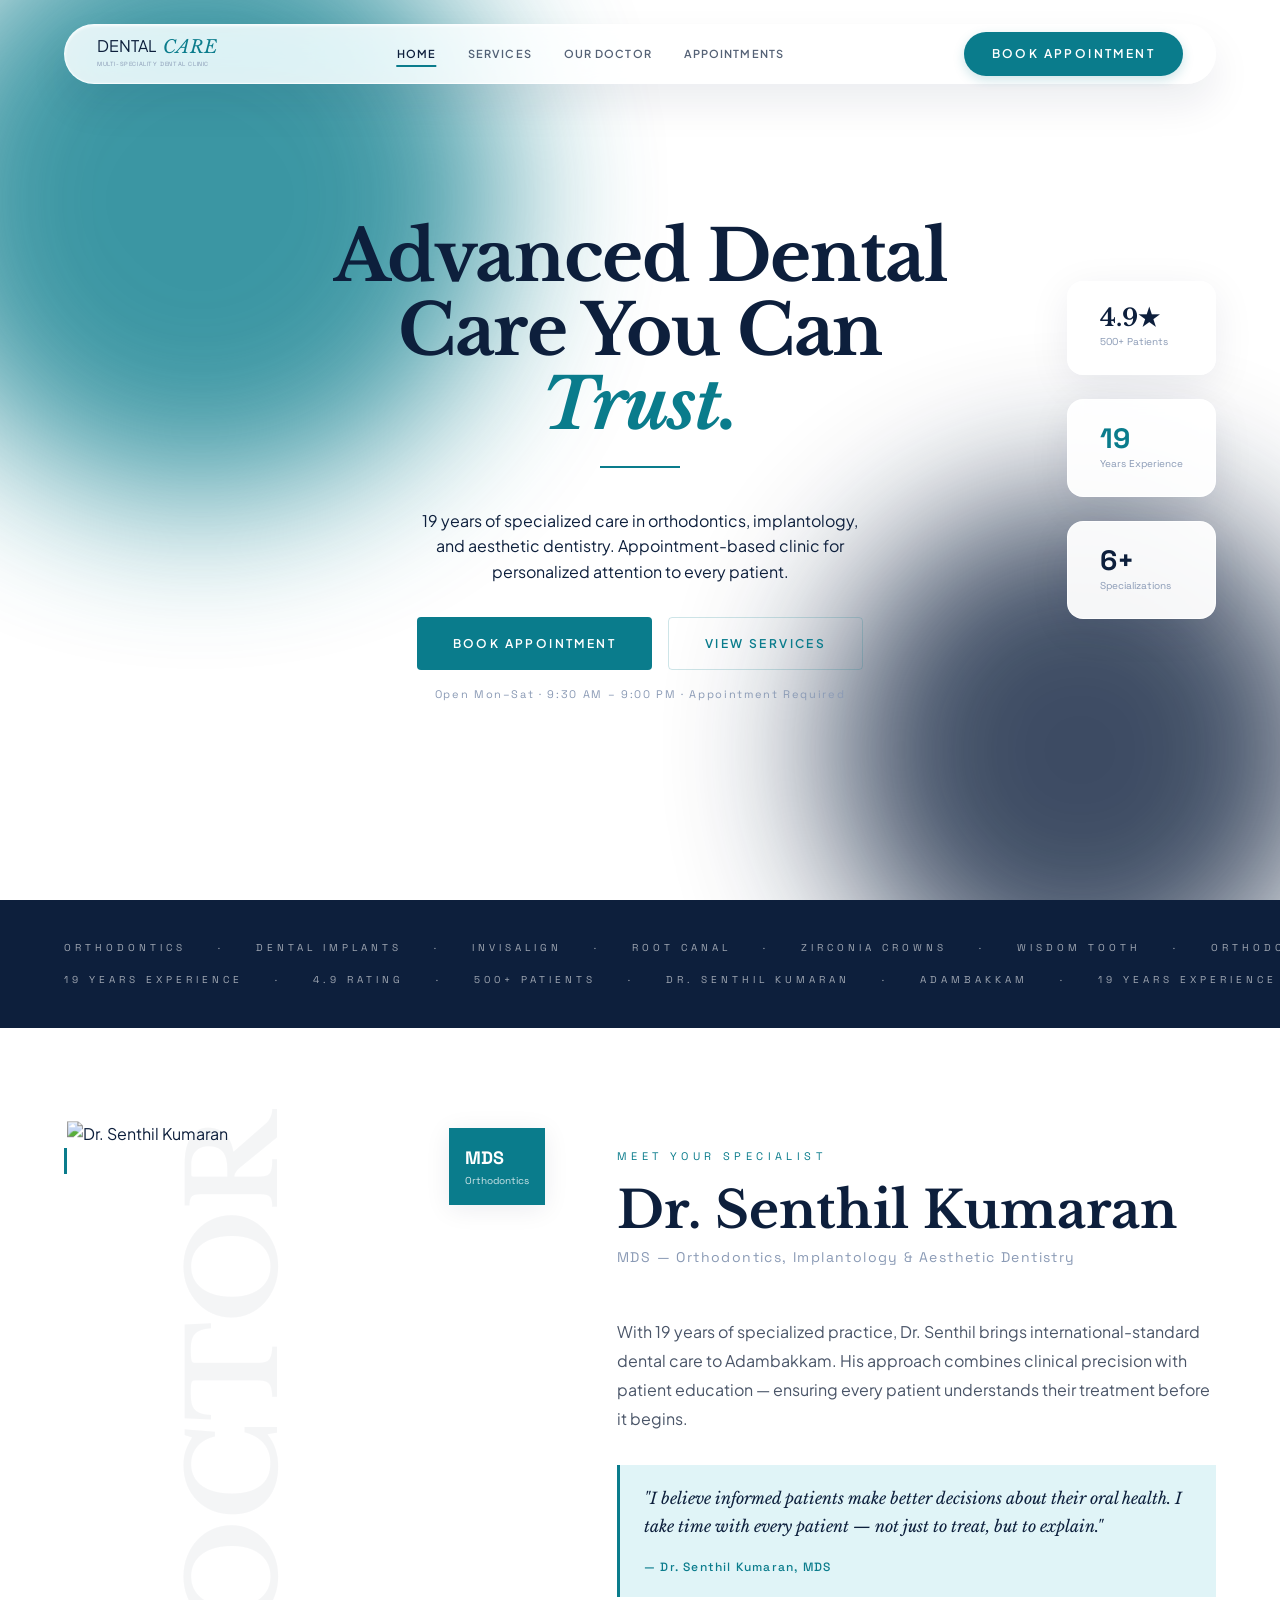
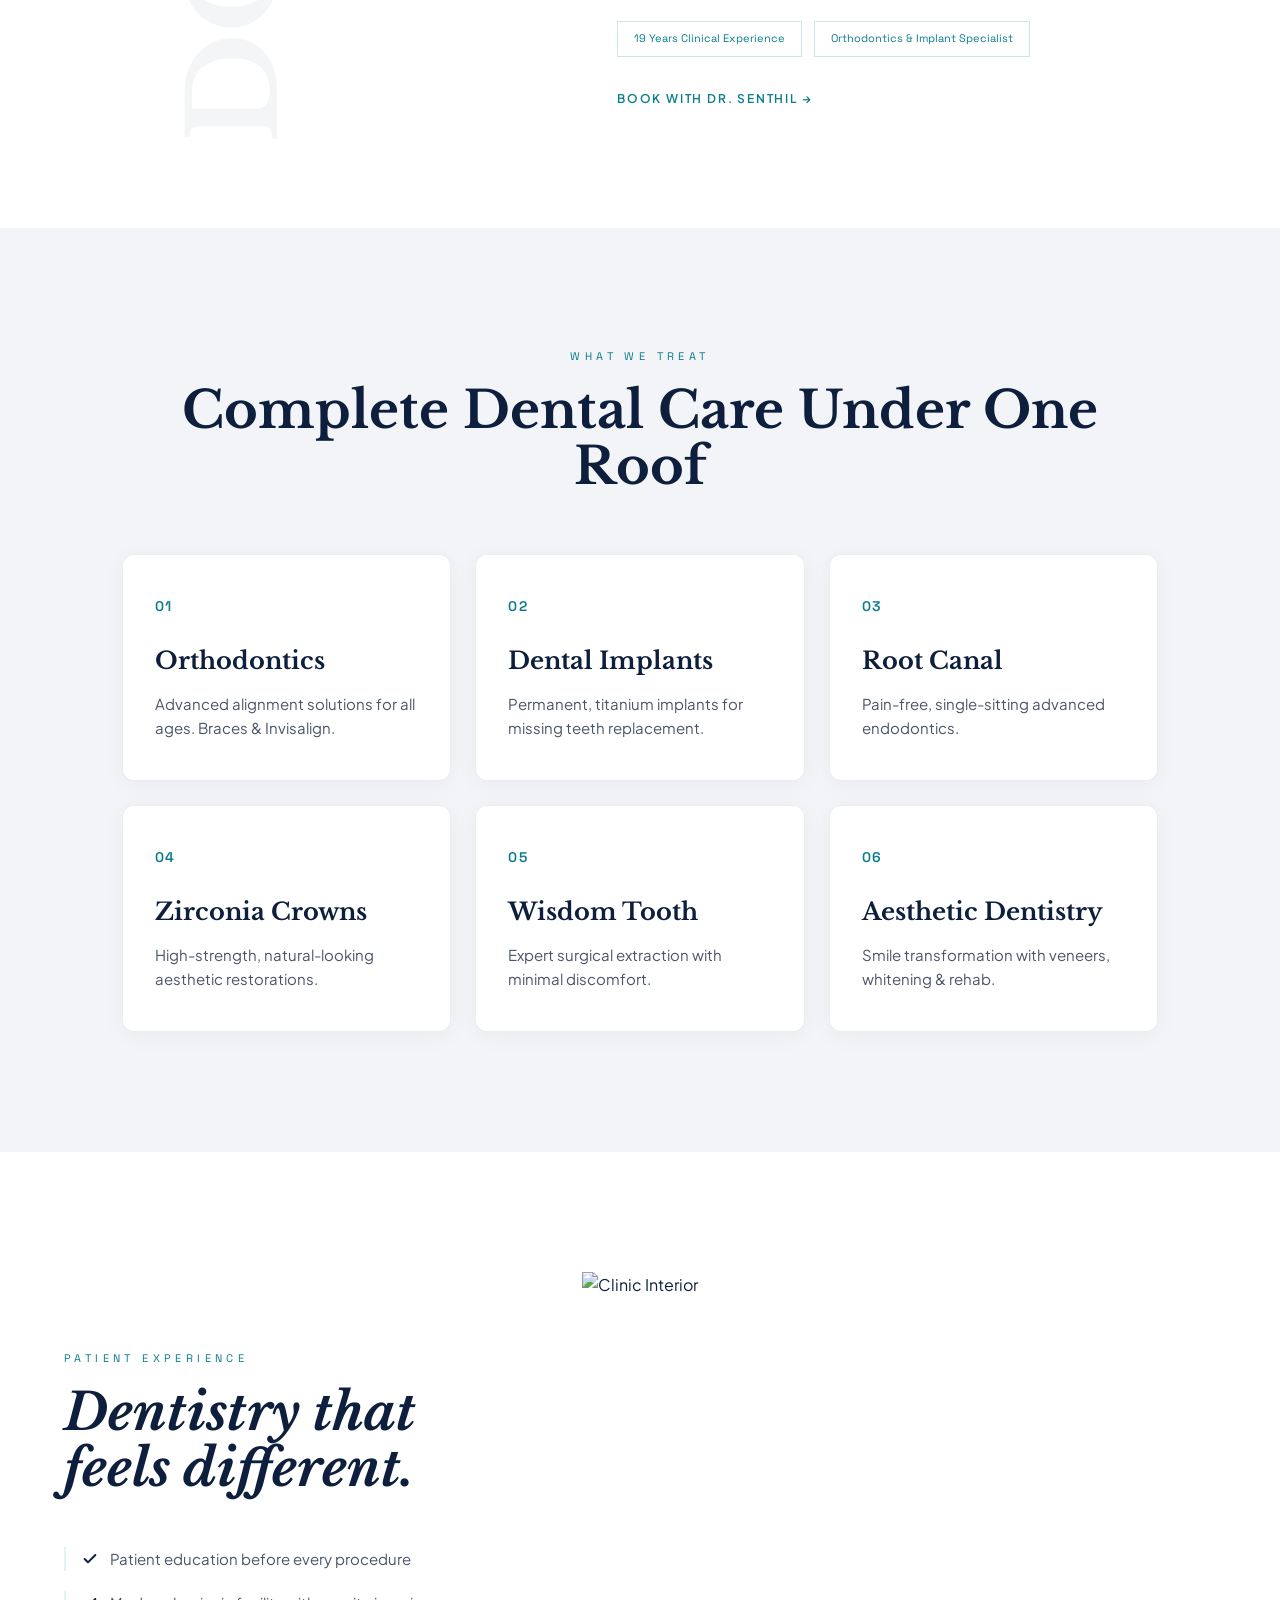
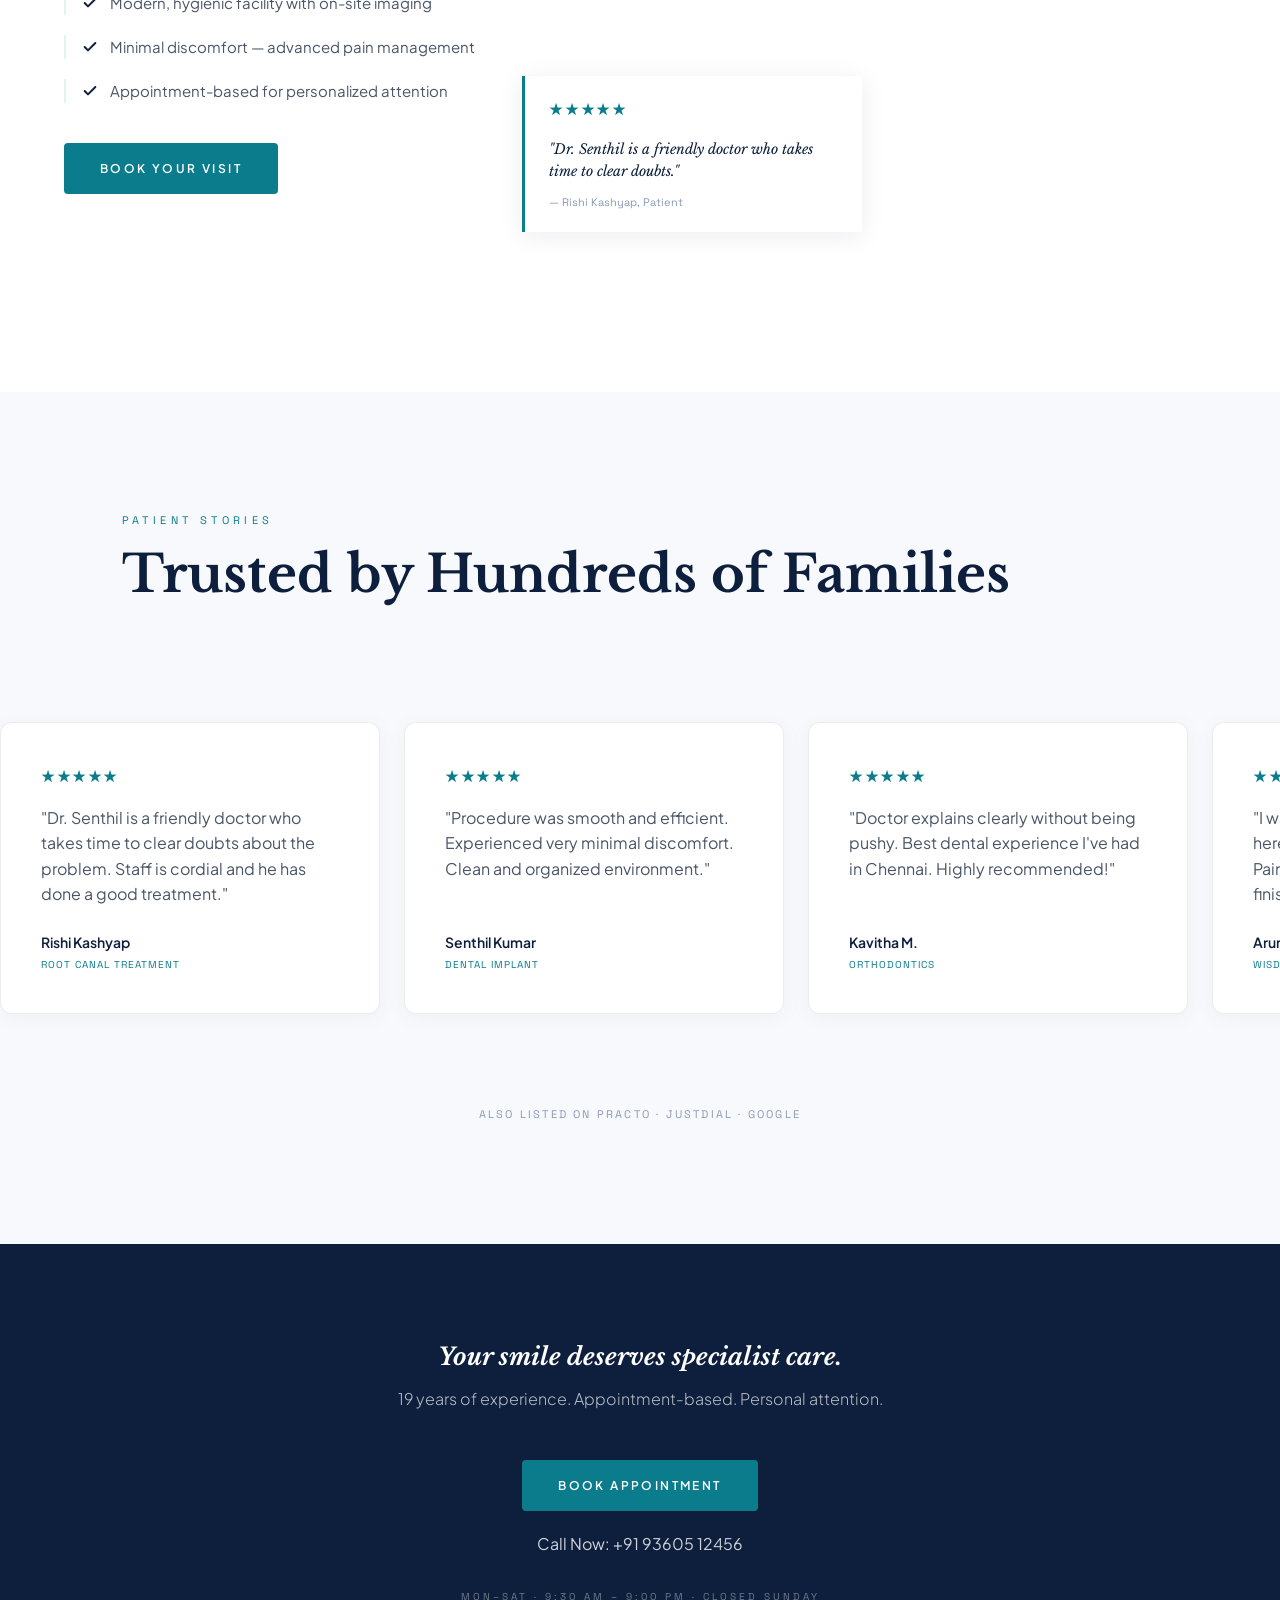
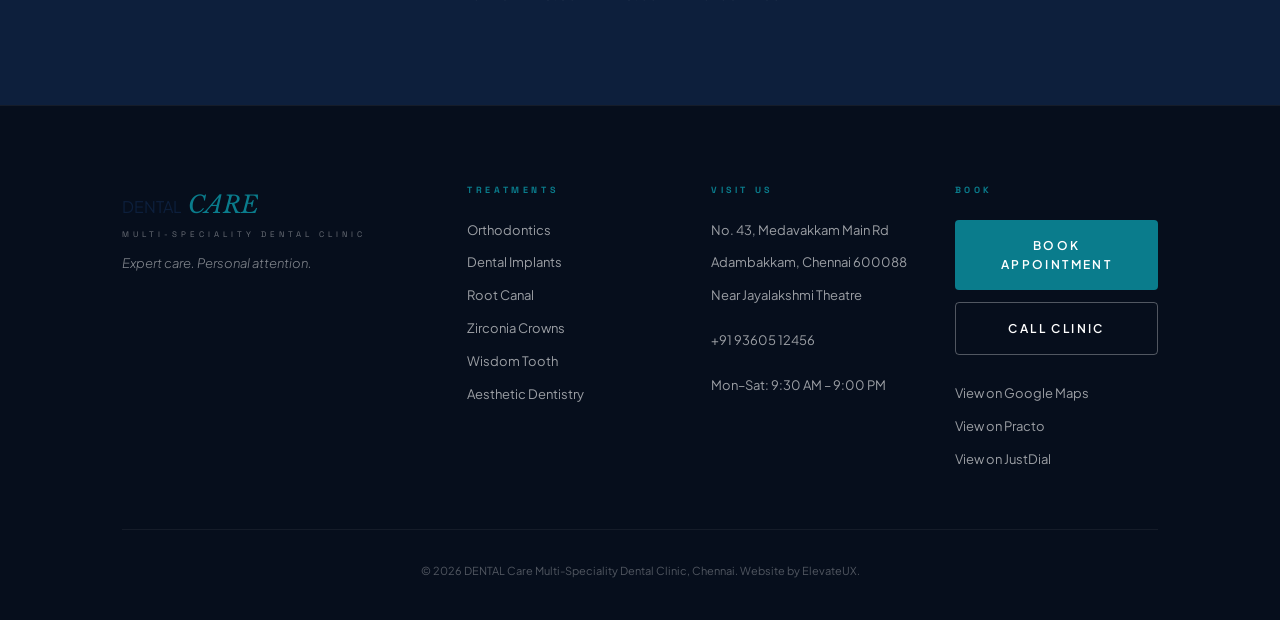
==== index.html @ 95e437d4 "first commit" ====
<!DOCTYPE html>
<html lang="en">
<head>
    <meta charset="UTF-8">
    <meta name="viewport" content="width=device-width, initial-scale=1.0">
    <title>DENTAL Care | Multi-Speciality Dental Clinic, Adambakkam</title>
    <meta name="description" content="Chennai's most trusted dental specialist. Dr. Senthil Kumaran brings 19 years of expertise in orthodontics and implantology to DENTAL Care Adambakkam.">
    <link rel="stylesheet" href="css/style.css?v=15">
</head>
<body>

    <!-- NAVIGATION -->
    <nav class="navbar">
        <a href="index.html" class="nav-brand">
            <div class="nav-brand-title">
                <span class="nav-brand-DENTAL">DENTAL</span>
                <span class="nav-brand-care">CARE</span>
            </div>
            <span class="nav-brand-sub">MULTI-SPECIALITY DENTAL CLINIC</span>
        </a>
        <div class="nav-links">
            <a href="index.html" class="active">Home</a>
            <a href="services.html">Services</a>
            <a href="doctor.html">Our Doctor</a>
            <a href="appointments.html">Appointments</a>
        </div>
        <div class="nav-right">
            <a href="appointments.html" class="btn btn-primary btn-sm">Book Appointment</a>
        </div>
        <div class="hamburger">
            <span></span><span></span><span></span>
        </div>
    </nav>

    <!-- MOBILE MENU -->
    <div class="mobile-menu-overlay">
        <a href="index.html">Home</a>
        <a href="services.html">Services</a>
        <a href="doctor.html">Our Doctor</a>
        <a href="appointments.html">Appointments</a>
    </div>

    <!-- HERO SECTION -->
    <section class="hero grid-texture">
        <div class="ambient-background">
            <div class="ambient-glow glow-1"></div>
            <div class="ambient-glow glow-2"></div>
        </div>
        <div class="hero-center">

            <h1 class="hero-title">
                <div class="clip-up"><span>Advanced Dental</span></div><br>
                <div class="clip-up"><span>Care You Can</span></div><br>
                <div class="clip-up"><span class="hero-title-italic">Trust.</span></div>
            </h1>
            
            <div class="teal-divider center-divider"></div>

            <p class="hero-subline fade-in-up delay-400">
                19 years of specialized care in orthodontics, implantology, and aesthetic dentistry. Appointment-based clinic for personalized attention to every patient.
            </p>

            <div class="hero-ctas fade-in-up delay-500">
                <a href="appointments.html" class="btn btn-primary">Book Appointment</a>
                <a href="services.html" class="btn btn-outline">View Services</a>
            </div>

            <div class="hero-hours fade-in-up delay-600">
                Open Mon–Sat · 9:30 AM – 9:00 PM · Appointment Required
            </div>
            

        </div>
        
        <div class="floating-stats-container">
            <div class="floating-badge hero-stat-fade" style="opacity:0; transform:translateX(20px);">
                <div style="font-family: var(--font-display); font-weight: 700; font-size: 24px; color: var(--navy); line-height:1;">4.9★</div>
                <div style="font-family: var(--font-mono); font-weight: 400; font-size: 10px; color: var(--text-muted); margin-top:4px;">500+ Patients</div>
            </div>
            <div class="floating-badge hero-stat-fade delay-100" style="opacity:0; transform:translateX(20px);">
                <div style="font-family: var(--font-mono); font-weight: 700; font-size: 28px; color: var(--teal); line-height:1;">19</div>
                <div style="font-family: var(--font-mono); font-weight: 400; font-size: 10px; color: var(--text-muted); margin-top:4px;">Years Experience</div>
            </div>
            <div class="floating-badge hero-stat-fade delay-200" style="opacity:0; transform:translateX(20px);">
                <div style="font-family: var(--font-mono); font-weight: 700; font-size: 28px; color: var(--navy); line-height:1;">6+</div>
                <div style="font-family: var(--font-mono); font-weight: 400; font-size: 10px; color: var(--text-muted); margin-top:4px;">Specializations</div>
            </div>
        </div>
    </section>

    <!-- TRUST BAR -->
    <section class="marquee-wrapper">
        <div class="marquee-row right">
            <div class="marquee-content">
                <span>ORTHODONTICS</span><span>·</span><span>DENTAL IMPLANTS</span><span>·</span><span>INVISALIGN</span><span>·</span><span>ROOT CANAL</span><span>·</span><span>ZIRCONIA CROWNS</span><span>·</span><span>WISDOM TOOTH</span><span>·</span><span>ORTHODONTICS</span><span>·</span><span>DENTAL IMPLANTS</span><span>·</span><span>INVISALIGN</span><span>·</span><span>ROOT CANAL</span><span>·</span><span>ZIRCONIA CROWNS</span><span>·</span><span>WISDOM TOOTH</span>
            </div>
        </div>
        <div class="marquee-row left">
            <div class="marquee-content">
                <span>19 YEARS EXPERIENCE</span><span>·</span><span>4.9 RATING</span><span>·</span><span>500+ PATIENTS</span><span>·</span><span>DR. SENTHIL KUMARAN</span><span>·</span><span>ADAMBAKKAM</span><span>·</span><span>19 YEARS EXPERIENCE</span><span>·</span><span>4.9 RATING</span><span>·</span><span>500+ PATIENTS</span><span>·</span><span>DR. SENTHIL KUMARAN</span><span>·</span><span>ADAMBAKKAM</span>
            </div>
        </div>
    </section>



    <!-- DOCTOR INTRO -->
    <section class="doctor-intro">
        <div class="doctor-rotated-text">DOCTOR</div>
        <div class="doctor-left fade-in-up">
            <div class="doctor-image-wrapper">
                <img src="https://placehold.co/600x800/f2f4f8/0d1f3c?text=Dr+Senthil" alt="Dr. Senthil Kumaran">
                <div class="doctor-badge">
                    <div class="doctor-badge-title">MDS</div>
                    <div class="doctor-badge-sub">Orthodontics</div>
                </div>
            </div>
        </div>
        <div class="doctor-right">
            <span class="section-label fade-in-up">MEET YOUR SPECIALIST</span>
            <h2 class="doctor-name-title fade-in-up delay-100">Dr. Senthil Kumaran</h2>
            <div class="doctor-subtitle fade-in-up delay-200">MDS — Orthodontics, Implantology & Aesthetic Dentistry</div>
            
            <div class="teal-divider fade-in-up delay-300"></div>
            
            <p class="font-body text-secondary fade-in-up delay-300" style="font-size: 16px; line-height: 1.8;">
                With 19 years of specialized practice, Dr. Senthil brings international-standard dental care to Adambakkam. His approach combines clinical precision with patient education — ensuring every patient understands their treatment before it begins.
            </p>
            
            <div class="doctor-quote fade-in-up delay-400">
                <p>"I believe informed patients make better decisions about their oral health. I take time with every patient — not just to treat, but to explain."</p>
                <span>— Dr. Senthil Kumaran, MDS</span>
            </div>
            
            <div class="doctor-tags fade-in-up delay-500">
                <div class="doctor-tag">19 Years Clinical Experience</div>
                <div class="doctor-tag">Orthodontics & Implant Specialist</div>
            </div>
            
            <a href="appointments.html" class="link-cta fade-in-up delay-500">Book with Dr. Senthil →</a>
        </div>
    </section>

    <!-- SERVICES PREVIEW -->
    <section class="services-preview">
        <div class="container">
            <span class="section-label fade-in-up" style="text-align: center;">WHAT WE TREAT</span>
            <h2 class="section-title fade-in-up delay-100" style="text-align: center;">Complete Dental Care Under One Roof</h2>
            
            <div class="services-modern-grid fade-in-up delay-200">
                <a href="services.html" class="service-card">
                    <div class="service-card-number">01</div>
                    <div class="service-card-content">
                        <div class="service-card-title">Orthodontics</div>
                        <div class="service-card-desc">Advanced alignment solutions for all ages. Braces & Invisalign.</div>
                    </div>
                </a>
                <a href="services.html" class="service-card">
                    <div class="service-card-number">02</div>
                    <div class="service-card-content">
                        <div class="service-card-title">Dental Implants</div>
                        <div class="service-card-desc">Permanent, titanium implants for missing teeth replacement.</div>
                    </div>
                </a>
                <a href="services.html" class="service-card">
                    <div class="service-card-number">03</div>
                    <div class="service-card-content">
                        <div class="service-card-title">Root Canal</div>
                        <div class="service-card-desc">Pain-free, single-sitting advanced endodontics.</div>
                    </div>
                </a>
                <a href="services.html" class="service-card">
                    <div class="service-card-number">04</div>
                    <div class="service-card-content">
                        <div class="service-card-title">Zirconia Crowns</div>
                        <div class="service-card-desc">High-strength, natural-looking aesthetic restorations.</div>
                    </div>
                </a>
                <a href="services.html" class="service-card">
                    <div class="service-card-number">05</div>
                    <div class="service-card-content">
                        <div class="service-card-title">Wisdom Tooth</div>
                        <div class="service-card-desc">Expert surgical extraction with minimal discomfort.</div>
                    </div>
                </a>
                <a href="services.html" class="service-card">
                    <div class="service-card-number">06</div>
                    <div class="service-card-content">
                        <div class="service-card-title">Aesthetic Dentistry</div>
                        <div class="service-card-desc">Smile transformation with veneers, whitening & rehab.</div>
                    </div>
                </a>
            </div>
        </div>
    </section>

    <!-- PATIENT EXPERIENCE -->
    <section class="patient-experience">
        <div class="experience-left">
            <span class="section-label fade-in-up">PATIENT EXPERIENCE</span>
            <h2 class="experience-title fade-in-up delay-100 text-navy font-display">Dentistry that feels different.</h2>
            <div class="teal-divider fade-in-up delay-200"></div>
            
            <div class="experience-list fade-in-up delay-300">
                <div class="experience-item">
                    <svg viewBox="0 0 24 24"><polyline points="20 6 9 17 4 12" stroke="currentColor" stroke-width="3" stroke-linecap="round" stroke-linejoin="round" fill="none"></polyline></svg>
                    <p>Patient education before every procedure</p>
                </div>
                <div class="experience-item">
                    <svg viewBox="0 0 24 24"><polyline points="20 6 9 17 4 12" stroke="currentColor" stroke-width="3" stroke-linecap="round" stroke-linejoin="round" fill="none"></polyline></svg>
                    <p>Modern, hygienic facility with on-site imaging</p>
                </div>
                <div class="experience-item">
                    <svg viewBox="0 0 24 24"><polyline points="20 6 9 17 4 12" stroke="currentColor" stroke-width="3" stroke-linecap="round" stroke-linejoin="round" fill="none"></polyline></svg>
                    <p>Minimal discomfort — advanced pain management</p>
                </div>
                <div class="experience-item">
                    <svg viewBox="0 0 24 24"><polyline points="20 6 9 17 4 12" stroke="currentColor" stroke-width="3" stroke-linecap="round" stroke-linejoin="round" fill="none"></polyline></svg>
                    <p>Appointment-based for personalized attention</p>
                </div>
            </div>
            <div class="fade-in-up delay-400">
                <a href="appointments.html" class="btn btn-primary">Book Your Visit</a>
            </div>
        </div>
        
        <div class="experience-right fade-in-up delay-200">
            <img src="https://placehold.co/700x600/f2f4f8/0d1f3c?text=Clinic%0AInterior" alt="Clinic Interior" class="experience-image">
            <div class="experience-review-card">
                <div class="stars">★★★★★</div>
                <div class="experience-review-text">"Dr. Senthil is a friendly doctor who takes time to clear doubts."</div>
                <div class="experience-review-author">— Rishi Kashyap, Patient</div>
            </div>
        </div>
    </section>

    <!-- TESTIMONIALS -->
    <section class="testimonials">
        <div class="container">
            <span class="section-label fade-in-up">PATIENT STORIES</span>
            <h2 class="section-title fade-in-up delay-100">Trusted by Hundreds of Families</h2>
            
            <div class="testimonials-scroller fade-in-up delay-200">
                <div class="testimonials-track">
                    <!-- Set 1 -->
                    <div class="testimonial-modern-card">
                        <div class="stars">★★★★★</div>
                        <div class="testi-quote">"Dr. Senthil is a friendly doctor who takes time to clear doubts about the problem. Staff is cordial and he has done a good treatment."</div>
                        <div class="testi-author">Rishi Kashyap</div>
                        <div class="testi-treatment">ROOT CANAL TREATMENT</div>
                    </div>
                    
                    <div class="testimonial-modern-card">
                        <div class="stars">★★★★★</div>
                        <div class="testi-quote">"Procedure was smooth and efficient. Experienced very minimal discomfort. Clean and organized environment."</div>
                        <div class="testi-author">Senthil Kumar</div>
                        <div class="testi-treatment">DENTAL IMPLANT</div>
                    </div>
                    
                    <div class="testimonial-modern-card">
                        <div class="stars">★★★★★</div>
                        <div class="testi-quote">"Doctor explains clearly without being pushy. Best dental experience I've had in Chennai. Highly recommended!"</div>
                        <div class="testi-author">Kavitha M.</div>
                        <div class="testi-treatment">ORTHODONTICS</div>
                    </div>

                    <div class="testimonial-modern-card">
                        <div class="stars">★★★★★</div>
                        <div class="testi-quote">"I was terrified of dentists, but the team here made me feel completely at ease. Pain-free experience from start to finish."</div>
                        <div class="testi-author">Arun Prakash</div>
                        <div class="testi-treatment">WISDOM TOOTH EXTRACTION</div>
                    </div>

                    <div class="testimonial-modern-card">
                        <div class="stars">★★★★★</div>
                        <div class="testi-quote">"Got my Zirconia crowns done here. They look incredibly natural and fit perfectly. State-of-the-art clinic!"</div>
                        <div class="testi-author">Priya Rajan</div>
                        <div class="testi-treatment">ZIRCONIA CROWNS</div>
                    </div>

                    <div class="testimonial-modern-card">
                        <div class="stars">★★★★★</div>
                        <div class="testi-quote">"My Invisalign treatment was super smooth. The doctor answered all my questions patiently throughout the journey."</div>
                        <div class="testi-author">Vikram S.</div>
                        <div class="testi-treatment">INVISALIGN</div>
                    </div>
                    
                    <!-- Set 2 (Duplicate for infinite loop) -->
                    <div class="testimonial-modern-card">
                        <div class="stars">★★★★★</div>
                        <div class="testi-quote">"Dr. Senthil is a friendly doctor who takes time to clear doubts about the problem. Staff is cordial and he has done a good treatment."</div>
                        <div class="testi-author">Rishi Kashyap</div>
                        <div class="testi-treatment">ROOT CANAL TREATMENT</div>
                    </div>
                    
                    <div class="testimonial-modern-card">
                        <div class="stars">★★★★★</div>
                        <div class="testi-quote">"Procedure was smooth and efficient. Experienced very minimal discomfort. Clean and organized environment."</div>
                        <div class="testi-author">Senthil Kumar</div>
                        <div class="testi-treatment">DENTAL IMPLANT</div>
                    </div>
                    
                    <div class="testimonial-modern-card">
                        <div class="stars">★★★★★</div>
                        <div class="testi-quote">"Doctor explains clearly without being pushy. Best dental experience I've had in Chennai. Highly recommended!"</div>
                        <div class="testi-author">Kavitha M.</div>
                        <div class="testi-treatment">ORTHODONTICS</div>
                    </div>

                    <div class="testimonial-modern-card">
                        <div class="stars">★★★★★</div>
                        <div class="testi-quote">"I was terrified of dentists, but the team here made me feel completely at ease. Pain-free experience from start to finish."</div>
                        <div class="testi-author">Arun Prakash</div>
                        <div class="testi-treatment">WISDOM TOOTH EXTRACTION</div>
                    </div>

                    <div class="testimonial-modern-card">
                        <div class="stars">★★★★★</div>
                        <div class="testi-quote">"Got my Zirconia crowns done here. They look incredibly natural and fit perfectly. State-of-the-art clinic!"</div>
                        <div class="testi-author">Priya Rajan</div>
                        <div class="testi-treatment">ZIRCONIA CROWNS</div>
                    </div>

                    <div class="testimonial-modern-card">
                        <div class="stars">★★★★★</div>
                        <div class="testi-quote">"My Invisalign treatment was super smooth. The doctor answered all my questions patiently throughout the journey."</div>
                        <div class="testi-author">Vikram S.</div>
                        <div class="testi-treatment">INVISALIGN</div>
                    </div>
                </div>
            </div>
            
            <div class="practo-badge fade-in-up delay-500">
                ALSO LISTED ON PRACTO · JUSTDIAL · GOOGLE
            </div>
        </div>
    </section>

    <!-- CTA SECTION -->
    <section class="cta-section">
        <div class="grid-texture"></div>
        <div class="container">
            <h2 class="cta-title fade-in-up">Your smile deserves specialist care.</h2>
            <p class="cta-subtitle fade-in-up delay-100">19 years of experience. Appointment-based. Personal attention.</p>
            
            <div class="cta-actions fade-in-up delay-200">
                <a href="appointments.html" class="btn btn-primary">Book Appointment</a>
                <a href="tel:+919360512456" class="cta-call">Call Now: +91 93605 12456</a>
            </div>
            
            <div class="cta-hours fade-in-up delay-300">
                MON–SAT · 9:30 AM – 9:00 PM · CLOSED SUNDAY
            </div>
        </div>
    </section>

    <!-- FOOTER -->
    <footer>
        <div class="container">
            <div class="footer-grid">
                <div class="footer-brand fade-in-up">
                    <div style="display: flex; gap: 6px; align-items: baseline;">
                        <span class="footer-DENTAL">DENTAL</span>
                        <span class="footer-care">CARE</span>
                    </div>
                    <span class="footer-sub">MULTI-SPECIALITY DENTAL CLINIC</span>
                    <div class="footer-tagline">Expert care. Personal attention.</div>
                </div>
                
                <div class="footer-col fade-in-up delay-100">
                    <h4>TREATMENTS</h4>
                    <div class="footer-links">
                        <a href="services.html">Orthodontics</a>
                        <a href="services.html">Dental Implants</a>
                        <a href="services.html">Root Canal</a>
                        <a href="services.html">Zirconia Crowns</a>
                        <a href="services.html">Wisdom Tooth</a>
                        <a href="services.html">Aesthetic Dentistry</a>
                    </div>
                </div>
                
                <div class="footer-col fade-in-up delay-200">
                    <h4>VISIT US</h4>
                    <div class="footer-links">
                        <p>No. 43, Medavakkam Main Rd</p>
                        <p>Adambakkam, Chennai 600088</p>
                        <p>Near Jayalakshmi Theatre</p>
                        <a href="tel:+919360512456" style="margin-top: 12px; display: block;">+91 93605 12456</a>
                        <p style="margin-top: 12px;">Mon–Sat: 9:30 AM – 9:00 PM</p>
                    </div>
                </div>
                
                <div class="footer-col fade-in-up delay-300">
                    <h4>BOOK</h4>
                    <a href="appointments.html" class="btn btn-primary">Book Appointment</a>
                    <a href="tel:+919360512456" class="btn btn-white-outline">Call Clinic</a>
                    <div class="footer-links" style="margin-top: 16px;">
                        <a href="#">View on Google Maps</a>
                        <a href="#">View on Practo</a>
                        <a href="#">View on JustDial</a>
                    </div>
                </div>
            </div>
            
            <div class="footer-bottom fade-in-up delay-400">
                <p>© 2026 DENTAL Care Multi-Speciality Dental Clinic, Chennai. Website by ElevateUX.</p>
            </div>
        </div>
    </footer>

    <script src="js/main.js?v=2"></script>
</body>
</html>
---- css/style.css ----
@import url('https://fonts.googleapis.com/css2?family=Libre+Baskerville:ital,wght@0,400;0,700;1,400&family=Plus+Jakarta+Sans:wght@300;400;500;600;700&family=Space+Grotesk:wght@300;400;500;600&display=swap');

:root {
  /* PRIMARY */
  --white: #ffffff;
  --off-white: #f8f9fc;
  --surface: #f2f4f8;
  --surface-warm: #f5f3f0;

  /* DEEP NAVY */
  --navy: #0d1f3c;
  --navy-mid: #1a3358;
  --navy-light: #2a4a7a;

  /* ACCENT */
  --teal: #0a7c8c;
  --teal-bright: #0d9aad;
  --teal-light: #e0f4f7;
  --teal-glow: rgba(10, 124, 140, 0.12);

  /* WARM ACCENTS */
  --gold: #b8943a;
  --gold-light: #f0e4c0;

  /* TEXT */
  --text-primary: #0d1f3c;
  --text-secondary: #4a5568;
  --text-muted: #8a9ab5;

  /* FUNCTIONAL */
  --border: rgba(13, 31, 60, 0.08);
  --border-teal: rgba(10, 124, 140, 0.2);
  --shadow: 0 4px 24px rgba(13, 31, 60, 0.08);

  /* TYPOGRAPHY */
  --font-display: 'Libre Baskerville', serif;
  --font-body: 'Plus Jakarta Sans', sans-serif;
  --font-mono: 'Space Grotesk', sans-serif;
}

/* 2. Reset + box-sizing */
*,
*::before,
*::after {
  box-sizing: border-box;
  margin: 0;
  padding: 0;
}

html {
  scroll-behavior: smooth;
}

/* 3. Base */
body {
  font-family: var(--font-body);
  color: var(--text-primary);
  background-color: var(--off-white);
  line-height: 1.6;
  -webkit-font-smoothing: antialiased;
  -moz-osx-font-smoothing: grayscale;
  overflow-x: hidden;
}

img {
  max-width: 100%;
  height: auto;
  border-radius: 0;
  display: block;
}

a {
  text-decoration: none;
  color: inherit;
}

ul {
  list-style: none;
}

::selection {
  background-color: var(--teal);
  color: var(--white);
}

/* Scrollbar */
::-webkit-scrollbar {
  width: 4px;
}

::-webkit-scrollbar-track {
  background: var(--surface);
}

::-webkit-scrollbar-thumb {
  background: var(--teal);
}

/* 4. Typography utilities */
h1,
h2,
h3,
h4,
h5,
h6 {
  font-family: var(--font-display);
  color: var(--navy);
  font-weight: 700;
  line-height: 1.1;
}

.text-muted {
  color: var(--text-muted);
}

.text-secondary {
  color: var(--text-secondary);
}

.text-teal {
  color: var(--teal);
}

.text-navy {
  color: var(--navy);
}

.text-white {
  color: var(--white);
}

.font-mono {
  font-family: var(--font-mono);
}

.font-display {
  font-family: var(--font-display);
}

.font-body {
  font-family: var(--font-body);
}

/* 5. Navigation */
.navbar {
  position: fixed;
  top: 0;
  left: 0;
  width: 100%;
  height: 72px;
  background: rgba(255, 255, 255, 0.92);
  backdrop-filter: blur(16px);
  -webkit-backdrop-filter: blur(16px);
  border-bottom: 1px solid var(--border);
  z-index: 1000;
  display: flex;
  align-items: center;
  justify-content: space-between;
  padding: 0 5%;
  transition: all 0.5s cubic-bezier(0.16, 1, 0.3, 1);
}

.navbar.scrolled {
  background: rgba(255, 255, 255, 0.98);
  box-shadow: 0 2px 20px rgba(13, 31, 60, 0.06);
}

.nav-brand {
  display: flex;
  flex-direction: column;
}

.nav-brand-title {
  display: flex;
  gap: 6px;
  line-height: 1;
}

.nav-brand-dental {
  font-family: var(--font-display);
  font-weight: 700;
  font-size: 22px;
  color: var(--navy);
  letter-spacing: 0.05em;
}

.nav-brand-care {
  font-family: var(--font-display);
  font-weight: 400;
  font-style: italic;
  font-size: 22px;
  color: var(--teal);
}

.nav-brand-sub {
  font-family: var(--font-mono);
  font-weight: 400;
  font-size: 8px;
  color: var(--text-muted);
  letter-spacing: 0.5em;
  margin-top: 4px;
}

.nav-links {
  display: flex;
  gap: 32px;
}

.nav-links a {
  font-family: var(--font-body);
  font-weight: 500;
  font-size: 12px;
  letter-spacing: 0.15em;
  text-transform: uppercase;
  color: var(--text-secondary);
  position: relative;
  transition: color 0.3s cubic-bezier(0.16, 1, 0.3, 1);
  padding: 8px 0;
}

.nav-links a::after {
  content: '';
  position: absolute;
  bottom: 4px;
  left: 50%;
  transform: translateX(-50%);
  width: 0;
  height: 2px;
  background-color: var(--teal);
  transition: width 0.3s cubic-bezier(0.16, 1, 0.3, 1);
}

.nav-links a:hover,
.nav-links a.active {
  color: var(--navy);
}

.nav-links a:hover::after,
.nav-links a.active::after {
  width: 100%;
}

.nav-right {
  display: flex;
  align-items: center;
  gap: 24px;
}

.nav-phone {
  display: flex;
  align-items: center;
  gap: 8px;
  font-family: var(--font-mono);
  font-weight: 500;
  font-size: 13px;
  color: var(--navy);
}

.nav-phone svg {
  width: 14px;
  height: 14px;
  fill: var(--navy);
}

.hamburger {
  display: none;
  cursor: pointer;
  width: 24px;
  height: 18px;
  flex-direction: column;
  justify-content: space-between;
}

.hamburger span {
  display: block;
  width: 100%;
  height: 2px;
  background-color: var(--navy);
  transition: all 0.3s ease;
}

/* Mobile Menu */
.mobile-menu-overlay {
  position: fixed;
  top: 0;
  left: 0;
  width: 100%;
  height: 100vh;
  background-color: var(--white);
  z-index: 999;
  display: flex;
  flex-direction: column;
  justify-content: center;
  align-items: center;
  transform: translateY(-100%);
  transition: transform 0.5s cubic-bezier(0.16, 1, 0.3, 1);
  gap: 32px;
}

.mobile-menu-overlay.active {
  transform: translateY(0);
}

.mobile-menu-overlay a {
  font-family: var(--font-display);
  font-size: 36px;
  color: var(--navy);
}

/* 6. Buttons */
.btn {
  display: inline-flex;
  align-items: center;
  justify-content: center;
  font-family: var(--font-body);
  font-weight: 600;
  font-size: 12px;
  text-transform: uppercase;
  letter-spacing: 0.2em;
  padding: 16px 36px;
  border-radius: 4px;
  cursor: pointer;
  transition: all 0.3s cubic-bezier(0.16, 1, 0.3, 1);
  border: none;
  text-align: center;
}

.btn-primary {
  background-color: var(--teal);
  color: var(--white);
}

.btn-primary:hover {
  background-color: var(--teal-bright);
  transform: translateY(-2px);
  box-shadow: 0 4px 12px var(--teal-glow);
}

.btn-outline {
  background-color: transparent;
  color: var(--teal);
  border: 1px solid var(--border-teal);
}

.btn-outline:hover {
  background-color: var(--teal-light);
  border-color: var(--teal);
}

.btn-sm {
  font-size: 11px;
  padding: 10px 24px;
}

.btn-white-outline {
  background-color: transparent;
  color: var(--white);
  border: 1px solid rgba(255, 255, 255, 0.3);
}

.btn-white-outline:hover {
  background-color: rgba(255, 255, 255, 0.1);
  border-color: var(--white);
}

/* 7. Section layouts */
section {
  position: relative;
}

.container {
  width: 100%;
  padding: 0 5%;
}

.grid-texture {
  background-image:
    linear-gradient(rgba(10, 124, 140, 0.04) 1px, transparent 1px),
    linear-gradient(90deg, rgba(10, 124, 140, 0.04) 1px, transparent 1px);
  background-size: 32px 32px;
}

/* Grid splits */
.split-layout {
  display: flex;
  flex-wrap: wrap;
}

.split-left {
  width: 58%;
}

.split-right {
  width: 42%;
}

/* Divider */
.teal-divider {
  width: 0;
  height: 2px;
  background-color: var(--teal);
  margin: 24px 0;
  transition: width 0.6s ease;
}

.teal-divider.draw {
  width: 80px;
}

/* 8. Animations */
.clip-up {
  overflow: hidden;
  display: inline-block;
  vertical-align: top;
}

.clip-up span {
  display: inline-block;
  transform: translateY(110%);
  transition: transform 0.75s cubic-bezier(0.16, 1, 0.3, 1);
}

.clip-up.revealed span {
  transform: translateY(0);
}

.fade-in-up {
  opacity: 0;
  transform: translateY(20px);
  transition: all 0.8s cubic-bezier(0.16, 1, 0.3, 1);
}

.fade-in-up.revealed {
  opacity: 1;
  transform: translateY(0);
}

.delay-100 {
  transition-delay: 0.1s;
}

.delay-200 {
  transition-delay: 0.2s;
}

.delay-300 {
  transition-delay: 0.3s;
}

.delay-400 {
  transition-delay: 0.4s;
}

.delay-500 {
  transition-delay: 0.5s;
}

/* 9. Marquee */
.marquee-wrapper {
  background: var(--navy);
  padding: 40px 5%;
  overflow: hidden;
  display: flex;
  flex-direction: column;
  gap: 16px;
}

.marquee-row {
  display: flex;
  white-space: nowrap;
}

.marquee-content {
  font-family: var(--font-mono);
  font-size: 10px;
  letter-spacing: 0.4em;
  color: var(--white);
  opacity: 0.6;
  text-transform: uppercase;
  flex-shrink: 0;
  display: flex;
  gap: 32px;
}

.marquee-row.right .marquee-content {
  animation: scroll-right 25s linear infinite;
}

.marquee-row.left .marquee-content {
  animation: scroll-left 20s linear infinite;
}

.marquee-wrapper:hover .marquee-content {
  animation-play-state: paused;
}

@keyframes scroll-right {
  from {
    transform: translateX(0);
  }

  to {
    transform: translateX(-50%);
  }
}

@keyframes scroll-left {
  from {
    transform: translateX(-50%);
  }

  to {
    transform: translateX(0);
  }
}

/* 10. Horizontal accordion */
.horizontal-accordion {
  display: flex;
  height: 420px;
  gap: 4px;
}

.accordion-panel {
  flex: 1;
  background-color: var(--navy);
  position: relative;
  overflow: hidden;
  transition: flex 0.7s cubic-bezier(0.16, 1, 0.3, 1);
  cursor: pointer;
  border-left: 0px solid var(--teal);
}

.accordion-panel.expanded {
  flex: 4.8;
  border-left: 3px solid var(--teal);
}

.accordion-panel:hover {
  flex: 4.8;
  border-left: 3px solid var(--teal);
}

.accordion-panel img {
  position: absolute;
  top: 0;
  left: 0;
  width: 100%;
  height: 100%;
  object-fit: cover;
  opacity: 0.4;
  transition: opacity 0.5s ease;
}

.accordion-panel.expanded img,
.accordion-panel:hover img {
  opacity: 0.3;
}

.panel-default {
  position: absolute;
  top: 50%;
  left: 50%;
  transform: translate(-50%, -50%);
  transition: opacity 0.3s ease;
}

.panel-default span {
  font-family: var(--font-mono);
  font-weight: 500;
  font-size: 14px;
  color: rgba(255, 255, 255, 0.6);
  writing-mode: vertical-rl;
  text-orientation: mixed;
  letter-spacing: 0.1em;
}

.accordion-panel.expanded .panel-default,
.accordion-panel:hover .panel-default {
  opacity: 0;
}

.panel-content {
  position: absolute;
  bottom: 0;
  left: 0;
  width: 100%;
  padding: 32px;
  transform: translateY(100%);
  transition: transform 0.5s cubic-bezier(0.16, 1, 0.3, 1);
  background: linear-gradient(to top, var(--navy) 0%, transparent 100%);
}

.accordion-panel.expanded .panel-content,
.accordion-panel:hover .panel-content {
  transform: translateY(0);
}

.panel-label {
  font-family: var(--font-mono);
  font-size: 10px;
  color: var(--teal);
  letter-spacing: 0.4em;
  text-transform: uppercase;
  margin-bottom: 8px;
  display: block;
}

.panel-title {
  font-family: var(--font-display);
  font-size: 28px;
  color: var(--white);
  margin-bottom: 12px;
}

.panel-desc {
  font-family: var(--font-body);
  font-weight: 300;
  font-size: 14px;
  color: rgba(255, 255, 255, 0.8);
  margin-bottom: 16px;
}

.panel-link {
  font-family: var(--font-mono);
  font-size: 11px;
  color: var(--teal);
}

/* 11. Floating badge components */
.floating-badge {
  position: absolute;
  background: var(--white);
  padding: 16px 20px;
  box-shadow: var(--shadow);
  z-index: 10;
  border-radius: 0;
}

/* 12. Testimonials */
.testimonial-card {
  background: var(--white);
  padding: 48px;
  border: 1px solid var(--border);
  border-top: 3px solid var(--teal);
  border-radius: 0;
}

.stars {
  color: var(--teal);
  margin-bottom: 16px;
  letter-spacing: 0.1em;
}

/* 13. Form styles */
.form-group {
  margin-bottom: 24px;
}

.form-control {
  width: 100%;
  background: var(--surface);
  border: 1px solid var(--border);
  border-radius: 4px;
  padding: 14px 16px;
  font-family: var(--font-body);
  font-size: 14px;
  color: var(--navy);
  transition: all 0.3s ease;
  outline: none;
}

.form-control:focus {
  border-color: var(--border);
  border-bottom: 2px solid var(--teal);
  padding-bottom: 13px;
  /* Compensate for border growth */
}

select.form-control {
  appearance: none;
  background-image: url("data:image/svg+xml,%3Csvg xmlns='http://www.w3.org/2000/svg' width='12' height='12' viewBox='0 0 24 24' fill='none' stroke='%230d1f3c' stroke-width='2' stroke-linecap='round' stroke-linejoin='round'%3E%3Cpolyline points='6 9 12 15 18 9'%3E%3C/polyline%3E%3C/svg%3E");
  background-repeat: no-repeat;
  background-position: right 16px center;
}

textarea.form-control {
  min-height: 120px;
  resize: vertical;
}

/* Specific Section Styles */

/* Hero */
.hero {
  height: 100vh;
  background: var(--white);
  display: flex;
  overflow: hidden;
  padding-top: 72px;
  /* Navbar height */
}

.hero-left {
  width: 58%;
  padding-left: 8%;
  display: flex;
  flex-direction: column;
  justify-content: center;
  position: relative;
  z-index: 2;
}

.hero-right {
  width: 42%;
  position: relative;
  border-left: 0;
}

.hero-image-wrapper {
  position: absolute;
  top: 40px;
  bottom: 40px;
  right: 40px;
  left: 0;
  border: 1px solid var(--navy);
  border-left: none;
  overflow: hidden;
}

.hero-image-wrapper img {
  width: 100%;
  height: 100%;
  object-fit: cover;
}

.hero-image-overlay {
  position: absolute;
  top: 0;
  left: 0;
  width: 100%;
  height: 100%;
  background: linear-gradient(to right, var(--white) 0%, transparent 15%);
  pointer-events: none;
}

.hero-stats-badge {
  bottom: 60px;
  left: -40px;
  background: var(--navy);
  color: var(--white);
  border: none;
}

.hero-exp-badge {
  top: -20px;
  right: 60px;
  border: 1px solid var(--border);
}

.hero-credential-bar {
  font-family: var(--font-mono);
  font-size: 11px;
  color: var(--text-muted);
  letter-spacing: 0.2em;
  margin-bottom: 24px;
}

.hero-credential-bar span {
  color: var(--teal);
  margin: 0 8px;
}

.hero-title {
  font-size: clamp(44px, 5.5vw, 80px);
  line-height: 1.05;
  letter-spacing: -0.02em;
}

.hero-title-italic {
  font-style: italic;
  color: var(--teal);
}

.hero-doctor-info {
  display: flex;
  align-items: center;
  gap: 16px;
  margin-top: 32px;
}

.doctor-avatar {
  width: 40px;
  height: 40px;
  border-radius: 50%;
  background-color: var(--surface);
  object-fit: cover;
}

.doctor-name {
  font-family: var(--font-body);
  font-weight: 600;
  font-size: 14px;
  color: var(--navy);
}

.doctor-spec {
  font-family: var(--font-mono);
  font-weight: 400;
  font-size: 11px;
  color: var(--text-muted);
}

.hero-subline {
  font-size: 16px;
  max-width: 440px;
  margin-top: 16px;
  margin-bottom: 32px;
}

.hero-ctas {
  display: flex;
  gap: 16px;
  margin-bottom: 16px;
}

.hero-hours {
  font-family: var(--font-mono);
  font-size: 11px;
  color: var(--text-muted);
  letter-spacing: 0.15em;
}

.scroll-indicator {
  position: absolute;
  bottom: 40px;
  left: 8%;
  display: flex;
  flex-direction: column;
  align-items: center;
  gap: 8px;
}

.scroll-line {
  width: 1px;
  height: 40px;
  background-color: var(--teal);
  animation: pulse-down 2s infinite cubic-bezier(0.16, 1, 0.3, 1);
  transform-origin: top;
}

.scroll-text {
  font-family: var(--font-mono);
  font-size: 9px;
  letter-spacing: 0.4em;
  color: var(--text-muted);
}

@keyframes pulse-down {
  0% {
    transform: scaleY(0);
    opacity: 0;
  }

  50% {
    transform: scaleY(1);
    opacity: 1;
  }

  100% {
    transform: scaleY(0);
    opacity: 0;
    transform-origin: bottom;
  }
}

/* Stats Section */
.stats-section {
  background: var(--off-white);
  padding: 80px 5%;
  border-top: 1px solid var(--border);
  border-bottom: 1px solid var(--border);
}

.stats-grid {
  display: grid;
  grid-template-columns: repeat(4, 1fr);
  gap: 32px;
}

.stat-item {
  position: relative;
}

.stat-item:not(:last-child)::after {
  content: '';
  position: absolute;
  right: -16px;
  top: 0;
  height: 100%;
  width: 1px;
  background-color: var(--border);
}

.stat-item:nth-child(1) {
  transform: translateY(0);
}

.stat-item:nth-child(2) {
  transform: translateY(-20px);
}

.stat-item:nth-child(3) {
  transform: translateY(20px);
}

.stat-item:nth-child(4) {
  transform: translateY(-10px);
}

.stat-number {
  font-family: var(--font-display);
  font-weight: 700;
  font-size: 64px;
  color: var(--navy);
  line-height: 1;
  margin-bottom: 8px;
}

.stat-star,
.stat-plus {
  color: var(--teal);
}

.stat-label {
  font-family: var(--font-mono);
  font-weight: 400;
  font-size: 11px;
  color: var(--text-muted);
  letter-spacing: 0.3em;
  text-transform: uppercase;
  margin-bottom: 4px;
}

.stat-sub {
  font-family: var(--font-mono);
  font-size: 10px;
  color: var(--text-muted);
}

/* Doctor Intro */
.doctor-intro {
  padding: 120px 5%;
  background: var(--white);
  display: flex;
}

.doctor-left {
  width: 40%;
  position: relative;
}

.doctor-image-wrapper {
  position: relative;
  z-index: 2;
  border-left: 3px solid var(--teal);
}

.doctor-image-wrapper img {
  width: 100%;
  height: auto;
}

.doctor-badge {
  position: absolute;
  top: -20px;
  right: -20px;
  background: var(--teal);
  padding: 16px;
  color: var(--white);
  box-shadow: var(--shadow);
}

.doctor-badge-title {
  font-family: var(--font-mono);
  font-weight: 700;
  font-size: 18px;
}

.doctor-badge-sub {
  font-family: var(--font-mono);
  font-size: 10px;
  color: rgba(255, 255, 255, 0.8);
}

.doctor-rotated-text {
  position: absolute;
  left: -80px;
  top: 50%;
  transform: translateY(-50%) rotate(-90deg);
  font-family: var(--font-display);
  font-weight: 700;
  font-size: 120px;
  color: var(--navy);
  opacity: 0.04;
  z-index: 1;
  pointer-events: none;
}

.doctor-right {
  width: 60%;
  padding-left: 8%;
  display: flex;
  flex-direction: column;
  justify-content: center;
}

.section-label {
  font-family: var(--font-mono);
  font-size: 11px;
  color: var(--teal);
  letter-spacing: 0.4em;
  text-transform: uppercase;
  margin-bottom: 16px;
  display: block;
}

.doctor-name-title {
  font-size: clamp(32px, 4vw, 52px);
  margin-bottom: 8px;
}

.doctor-subtitle {
  font-family: var(--font-mono);
  font-size: 14px;
  color: var(--text-muted);
  letter-spacing: 0.1em;
}

.doctor-quote {
  background: var(--teal-light);
  border-left: 3px solid var(--teal);
  padding: 20px 24px;
  margin-top: 32px;
  margin-bottom: 24px;
}

.doctor-quote p {
  font-family: var(--font-display);
  font-style: italic;
  font-size: 16px;
  color: var(--navy);
  line-height: 1.7;
  margin-bottom: 12px;
}

.doctor-quote span {
  font-family: var(--font-mono);
  font-weight: 500;
  font-size: 12px;
  color: var(--teal);
  letter-spacing: 0.1em;
}

.doctor-tags {
  display: flex;
  gap: 12px;
  margin-bottom: 32px;
}

.doctor-tag {
  border: 1px solid var(--border-teal);
  padding: 8px 16px;
  font-family: var(--font-mono);
  font-size: 11px;
  color: var(--teal);
}

.link-cta {
  font-family: var(--font-body);
  font-weight: 600;
  font-size: 12px;
  color: var(--teal);
  letter-spacing: 0.15em;
  text-transform: uppercase;
  position: relative;
  align-self: flex-start;
}

.link-cta::after {
  content: '';
  position: absolute;
  bottom: -4px;
  left: 0;
  width: 100%;
  height: 1px;
  background: var(--teal);
  transform: scaleX(0);
  transform-origin: left;
  transition: transform 0.3s ease;
}

.link-cta:hover::after {
  transform: scaleX(1);
}

/* Services Preview */
.services-preview {
  background: var(--surface);
  padding: 120px 5%;
}

.section-title {
  font-size: clamp(36px, 4vw, 56px);
  margin-bottom: 60px;
}

/* Patient Experience */
.patient-experience {
  background: var(--white);
  padding: 120px 5%;
  display: flex;
}

.experience-left {
  width: 45%;
  padding-right: 5%;
  display: flex;
  flex-direction: column;
  justify-content: center;
}

.experience-title {
  font-style: italic;
  font-size: clamp(32px, 4vw, 52px);
}

.experience-list {
  display: flex;
  flex-direction: column;
  gap: 20px;
  margin-bottom: 40px;
}

.experience-item {
  display: flex;
  align-items: flex-start;
  gap: 12px;
  border-left: 2px solid var(--teal-light);
  padding-left: 16px;
}

.experience-item svg {
  width: 16px;
  height: 16px;
  fill: var(--teal);
  flex-shrink: 0;
  margin-top: 4px;
}

.experience-item p {
  font-size: 15px;
  color: var(--text-secondary);
}

.experience-right {
  width: 55%;
  position: relative;
}

.experience-image {
  width: 100%;
  height: 600px;
  object-fit: cover;
}

.experience-review-card {
  position: absolute;
  bottom: 40px;
  left: -60px;
  background: var(--white);
  padding: 20px 24px;
  border-left: 3px solid var(--teal);
  box-shadow: var(--shadow);
  max-width: 340px;
}

.experience-review-text {
  font-family: var(--font-display);
  font-style: italic;
  font-size: 14px;
  color: var(--navy);
  margin-bottom: 12px;
}

.experience-review-author {
  font-family: var(--font-mono);
  font-size: 11px;
  color: var(--text-muted);
}

/* Testimonials */
.testimonials {
  background: var(--off-white);
  padding: 120px 5%;
}

.testimonials-grid {
  display: flex;
  gap: 32px;
}

.testi-featured {
  width: 55%;
  background: var(--white);
  border: 1px solid var(--border);
  border-top: 3px solid var(--teal);
  padding: 48px;
}

.testi-featured-quote {
  font-family: var(--font-display);
  font-style: italic;
  font-size: 18px;
  color: var(--navy);
  line-height: 1.7;
  margin-bottom: 24px;
}

.testi-featured-author {
  font-family: var(--font-body);
  font-weight: 600;
  font-size: 13px;
  color: var(--navy);
  margin-bottom: 4px;
}

.testi-featured-treatment {
  font-family: var(--font-mono);
  font-size: 10px;
  color: var(--text-muted);
  letter-spacing: 0.2em;
}

.testi-right {
  width: 45%;
  display: flex;
  flex-direction: column;
  gap: 16px;
}

.testi-small {
  background: var(--white);
  border: 1px solid var(--border);
  border-top: 2px solid var(--teal);
  padding: 28px;
}

.testi-small-quote {
  font-family: var(--font-body);
  font-size: 14px;
  color: var(--text-secondary);
  margin-bottom: 16px;
}

.testi-small-author {
  font-family: var(--font-mono);
  font-size: 11px;
  color: var(--text-muted);
}

.practo-badge {
  text-align: center;
  margin-top: 32px;
  font-family: var(--font-mono);
  font-size: 11px;
  color: var(--text-muted);
  letter-spacing: 0.2em;
}

/* CTA Section */
.cta-section {
  background: var(--navy);
  padding: 100px 5%;
  text-align: center;
  position: relative;
}

.cta-section .grid-texture {
  position: absolute;
  top: 0;
  left: 0;
  width: 100%;
  height: 100%;
  opacity: 0.04;
}

.cta-title {
  color: var(--white);
  font-style: italic;
  max-width: 700px;
  margin: 0 auto 16px;
  position: relative;
  z-index: 2;
}

.cta-subtitle {
  color: rgba(255, 255, 255, 0.7);
  font-size: 16px;
  font-weight: 300;
  margin-bottom: 48px;
  position: relative;
  z-index: 2;
}

.cta-actions {
  display: flex;
  flex-direction: column;
  align-items: center;
  position: relative;
  z-index: 2;
}

.cta-call {
  margin-top: 20px;
  font-size: 16px;
  color: rgba(255, 255, 255, 0.8);
  transition: color 0.3s ease;
}

.cta-call:hover {
  color: var(--white);
}

.cta-hours {
  font-family: var(--font-mono);
  font-size: 10px;
  color: rgba(255, 255, 255, 0.4);
  letter-spacing: 0.3em;
  margin-top: 32px;
  position: relative;
  z-index: 2;
}

/* Footer */
footer {
  background: #060e1c;
  border-top: 1px solid rgba(255, 255, 255, 0.06);
  padding: 80px 5% 40px;
}

.footer-grid {
  display: grid;
  grid-template-columns: 1.5fr 1fr 1fr 1fr;
  gap: 40px;
  margin-bottom: 60px;
}

.footer-brand {
  display: flex;
  flex-direction: column;
}

.footer-dental {
  font-family: var(--font-display);
  font-weight: 700;
  font-size: 24px;
  color: var(--white);
}

.footer-care {
  font-family: var(--font-display);
  font-weight: 400;
  font-style: italic;
  font-size: 24px;
  color: var(--teal);
}

.footer-sub {
  font-family: var(--font-mono);
  font-size: 8px;
  color: rgba(255, 255, 255, 0.4);
  letter-spacing: 0.5em;
  margin-top: 4px;
  display: block;
}

.footer-tagline {
  font-weight: 300;
  font-style: italic;
  font-size: 13px;
  color: rgba(255, 255, 255, 0.5);
  margin-top: 12px;
}

.footer-col h4 {
  font-family: var(--font-mono);
  font-size: 9px;
  color: var(--teal);
  letter-spacing: 0.4em;
  text-transform: uppercase;
  margin-bottom: 24px;
}

.footer-links {
  display: flex;
  flex-direction: column;
  gap: 12px;
}

.footer-links a,
.footer-links p {
  font-size: 13px;
  color: rgba(255, 255, 255, 0.6);
  transition: color 0.3s ease;
}

.footer-links a:hover {
  color: var(--white);
}

.footer-col .btn {
  width: 100%;
  margin-bottom: 12px;
}

.footer-bottom {
  border-top: 1px solid rgba(255, 255, 255, 0.06);
  padding-top: 32px;
  text-align: center;
}

.footer-bottom p {
  font-size: 11px;
  color: rgba(255, 255, 255, 0.3);
}

/* Services Page Specifics */
.service-hero {
  padding: 160px 5% 100px;
  background: var(--surface);
  text-align: center;
}

.service-row {
  display: flex;
  min-height: 70vh;
}

.service-row.reverse {
  flex-direction: row-reverse;
}

.service-text {
  width: 50%;
  padding: 8% 5%;
  display: flex;
  flex-direction: column;
  justify-content: center;
}

.service-image {
  width: 50%;
}

.service-image img {
  width: 100%;
  height: 100%;
  object-fit: cover;
}

.service-num {
  font-family: var(--font-mono);
  font-size: 11px;
  color: var(--teal);
  letter-spacing: 0.4em;
  margin-bottom: 16px;
}

.service-tech {
  font-family: var(--font-mono);
  font-size: 12px;
  color: var(--teal);
  margin-bottom: 24px;
}

.service-desc {
  font-size: 15px;
  line-height: 1.8;
  margin-bottom: 24px;
}

.service-includes {
  margin-bottom: 32px;
}

.service-includes li {
  font-family: var(--font-mono);
  font-size: 12px;
  color: var(--text-muted);
  margin-bottom: 8px;
  display: flex;
  align-items: center;
  gap: 8px;
}

.service-includes li::before {
  content: '·';
  color: var(--teal);
  font-size: 16px;
}

.service-price {
  font-family: var(--font-display);
  font-weight: 700;
  font-size: 28px;
  color: var(--teal);
  margin-bottom: 24px;
}

.bottom-cta {
  background: var(--navy);
  padding: 60px 5%;
  text-align: center;
}

.bottom-cta h3 {
  color: var(--white);
  font-size: 24px;
  margin-bottom: 16px;
}

/* Appointments Page Specifics */
.appointment-hero {
  padding: 160px 5% 80px;
  background: var(--off-white);
  text-align: center;
}

.appointment-content {
  display: flex;
  padding: 0 5% 120px;
  background: var(--off-white);
}

.appointment-left {
  width: 40%;
  padding-right: 8%;
}

.appointment-right {
  width: 60%;
}

.booking-form {
  background: var(--white);
  padding: 48px;
  box-shadow: var(--shadow);
  border-top: 3px solid var(--teal);
}

.form-grid {
  display: grid;
  grid-template-columns: 1fr 1fr;
  gap: 24px;
}

.form-group.full {
  grid-column: span 2;
}

.btn-submit {
  width: 100%;
  height: 52px;
}

.btn-submit:hover {
  letter-spacing: 0.35em;
}

.form-note {
  text-align: center;
  margin-top: 16px;
  font-family: var(--font-mono);
  font-size: 11px;
  color: var(--text-muted);
}

/* Mobile Responsive */
@media (max-width: 992px) {
  .hero {
    height: auto;
    padding-top: 120px;
    padding-bottom: 80px;
    flex-direction: column;
  }

  .hero-left {
    width: 100%;
    padding-left: 0;
    margin-bottom: 60px;
  }

  .hero-right {
    width: 100%;
  }

  .hero-image-wrapper {
    position: relative;
    top: 0;
    right: 0;
    height: 500px;
  }

  .stats-grid {
    grid-template-columns: 1fr 1fr;
  }

  .stat-item:not(:last-child)::after {
    display: none;
  }

  .stat-item {
    transform: none !important;
    margin-bottom: 24px;
  }

  .doctor-intro {
    flex-direction: column;
  }

  .doctor-left {
    width: 100%;
    margin-bottom: 60px;
  }

  .doctor-right {
    width: 100%;
    padding-left: 0;
  }

  .horizontal-accordion {
    flex-direction: column;
    height: auto;
  }

  .accordion-panel {
    height: 120px;
    flex: auto !important;
  }

  .accordion-panel.expanded {
    height: 300px;
  }

  .patient-experience {
    flex-direction: column;
  }

  .experience-left {
    width: 100%;
    padding-right: 0;
    margin-bottom: 60px;
  }

  .experience-right {
    width: 100%;
  }

  .experience-review-card {
    left: 20px;
    right: 20px;
    bottom: -40px;
    max-width: none;
  }

  .testimonials-grid {
    flex-direction: column;
  }

  .testi-featured,
  .testi-right {
    width: 100%;
  }

  .footer-grid {
    grid-template-columns: 1fr 1fr;
  }

  .service-row {
    flex-direction: column !important;
  }

  .service-text,
  .service-image {
    width: 100%;
  }

  .appointment-content {
    flex-direction: column;
  }

  .appointment-left {
    width: 100%;
    padding-right: 0;
    margin-bottom: 60px;
  }

  .appointment-right {
    width: 100%;
  }

  .form-grid {
    grid-template-columns: 1fr;
  }

  .form-group.full {
    grid-column: span 1;
  }
}

@media (max-width: 768px) {

  .nav-links,
  .nav-right {
    display: none;
  }

  .hamburger {
    display: flex;
  }

  .hero-title {
    font-size: 48px;
    line-height: 1.1;
  }

  .hero-subline {
    font-size: 13px;
    line-height: 1.6;
    padding: 0 16px;
  }

  .footer-grid {
    grid-template-columns: 1fr;
  }

  .hero-ctas {
    flex-direction: column;
    width: 100%;
    padding: 0 24px;
    box-sizing: border-box;
  }

  .hero-ctas .btn {
    width: 100%;
    margin-bottom: 8px;
  }
}

/* Redesign Additions */
.navbar {
  top: 20px !important;
  left: 50% !important;
  transform: translateX(-50%) !important;
  width: 90% !important;
  max-width: 1200px !important;
  border-radius: 50px !important;
  padding: 0 32px !important;
}

.hero-center {
  display: flex;
  flex-direction: column;
  align-items: center;
  text-align: center;
  z-index: 2;
  max-width: 800px;
  margin: 0 auto;
  width: 100%;
}

.center-divider {
  margin: 24px auto !important;
}

.center-indicator {
  position: relative !important;
  bottom: auto !important;
  left: auto !important;
  margin-top: 40px !important;
}

.floating-stats-container {
  position: absolute;
  right: 5%;
  top: 50%;
  transform: translateY(-50%);
  display: flex;
  flex-direction: column;
  gap: 24px;
  z-index: 10;
}

.hero-stat-fade {
  position: relative !important;
  background: rgba(255, 255, 255, 0.95) !important;
  backdrop-filter: blur(10px) !important;
  padding: 24px 32px !important;
  border-radius: 16px !important;
  box-shadow: 0 10px 40px rgba(13, 31, 60, 0.08) !important;
  border: 1px solid rgba(255, 255, 255, 0.8) !important;
  transition: all 0.5s ease !important;
  margin-top: 0 !important;
}

.hero-stat-fade:hover {
  transform: translateY(-5px) !important;
  box-shadow: 0 15px 50px rgba(13, 31, 60, 0.12) !important;
}

.blurry-text {
  font-family: var(--font-display) !important;
  font-weight: 700 !important;
  font-size: 54px !important;
  color: var(--teal) !important;
  opacity: 0.2 !important;
  filter: blur(2px) !important;
  writing-mode: vertical-rl !important;
  text-orientation: mixed !important;
  letter-spacing: 0.05em !important;
  white-space: nowrap !important;
}

.testimonials-modern-grid {
  display: grid;
  grid-template-columns: repeat(3, 1fr);
  gap: 24px;
  margin-top: 48px;
}

.testimonial-modern-card {
  background: var(--white);
  padding: 40px;
  border-radius: 12px;
  box-shadow: 0 4px 24px rgba(13, 31, 60, 0.04);
  border: 1px solid var(--border);
  display: flex;
  flex-direction: column;
  transition: transform 0.3s ease;
}

.testimonial-modern-card:hover {
  transform: translateY(-8px);
  box-shadow: 0 12px 32px rgba(13, 31, 60, 0.08);
}

.testi-quote {
  font-size: 16px;
  line-height: 1.6;
  color: var(--text-secondary);
  margin-bottom: 24px;
  flex-grow: 1;
}

.testi-author {
  font-family: var(--font-body);
  font-weight: 600;
  color: var(--navy);
  font-size: 14px;
}

.testi-treatment {
  font-family: var(--font-mono);
  font-size: 10px;
  color: var(--teal);
  letter-spacing: 0.1em;
  margin-top: 4px;
}

@media (max-width: 900px) {
  .testimonials-modern-grid {
    grid-template-columns: 1fr;
  }

  .floating-stats-container {
    display: none;
  }
}

/* Services Grid Redesign */
.services-modern-grid {
  display: grid;
  grid-template-columns: repeat(3, 1fr);
  gap: 24px;
  margin-top: 48px;
}

.service-card {
  background: var(--white) !important;
  padding: 40px 32px !important;
  border-radius: 12px !important;
  box-shadow: 0 4px 24px rgba(13, 31, 60, 0.04) !important;
  border: 1px solid var(--border) !important;
  display: flex !important;
  flex-direction: column !important;
  transition: transform 0.3s ease, box-shadow 0.3s ease !important;
  position: relative !important;
  overflow: hidden !important;
  text-decoration: none !important;
}

.service-card::before {
  content: '';
  position: absolute;
  top: 0;
  left: 0;
  width: 100%;
  height: 4px;
  background-color: var(--teal);
  transform: scaleX(0);
  transform-origin: left;
  transition: transform 0.4s ease;
}

.service-card:hover {
  transform: translateY(-8px) !important;
  box-shadow: 0 12px 32px rgba(13, 31, 60, 0.08) !important;
}

.service-card:hover::before {
  transform: scaleX(1);
}

.service-card-number {
  font-family: var(--font-mono) !important;
  font-size: 14px !important;
  color: var(--teal) !important;
  margin-bottom: 24px !important;
  font-weight: 600 !important;
  letter-spacing: 0.1em !important;
}

.service-card-title {
  font-family: var(--font-display) !important;
  font-size: 24px !important;
  color: var(--navy) !important;
  margin-bottom: 12px !important;
  font-weight: 700 !important;
}

.service-card-desc {
  font-size: 15px !important;
  color: var(--text-secondary) !important;
  line-height: 1.6 !important;
}

@media (max-width: 900px) {
  .services-modern-grid {
    grid-template-columns: 1fr;
  }
}

/* Scrolling Testimonials Addition */
.testimonials-modern-grid {
  display: none !important;
  /* Hide old grid if any remains */
}

.testimonials-scroller {
  overflow: hidden;
  width: 100vw;
  position: relative;
  left: 50%;
  right: 50%;
  margin-left: -50vw;
  margin-right: -50vw;
  padding: 40px 0;
}

.testimonials-track {
  display: flex;
  gap: 24px;
  width: max-content;
  animation: scroll-testimonials 35s linear infinite;
  padding: 20px 0;
}

.testimonials-scroller:hover .testimonials-track {
  animation-play-state: paused;
}

.testimonials-scroller .testimonial-modern-card {
  width: 380px;
  flex-shrink: 0;
  margin: 0;
  transition: transform 0.4s cubic-bezier(0.16, 1, 0.3, 1), opacity 0.4s ease, box-shadow 0.4s ease !important;
  opacity: 1;
}

.testimonials-scroller:hover .testimonial-modern-card {
  opacity: 0.4;
}

.testimonials-scroller .testimonial-modern-card:hover {
  transform: scale(1.08) translateY(-10px) !important;
  opacity: 1 !important;
  box-shadow: 0 24px 48px rgba(13, 31, 60, 0.15) !important;
  z-index: 10;
}

@keyframes scroll-testimonials {
  from {
    transform: translateX(0);
  }

  to {
    transform: translateX(calc(-50% - 12px));
  }
}

/* Advanced Navbar Redesign */
.navbar {
  top: 24px !important;
  left: 50% !important;
  transform: translateX(-50%) !important;
  width: 90% !important;
  max-width: 1200px !important;
  border-radius: 100px !important;
  padding: 0 40px !important;
  height: 80px !important;
  background: rgba(255, 255, 255, 0.85) !important;
  backdrop-filter: blur(24px) saturate(180%) !important;
  -webkit-backdrop-filter: blur(24px) saturate(180%) !important;
  border: 1px solid rgba(255, 255, 255, 0.7) !important;
  box-shadow: 0 20px 40px rgba(13, 31, 60, 0.08), 0 1px 3px rgba(255, 255, 255, 0.8) inset !important;
  transition: all 0.4s cubic-bezier(0.16, 1, 0.3, 1) !important;
}

.navbar.scrolled {
  top: 16px !important;
  background: rgba(255, 255, 255, 0.95) !important;
  box-shadow: 0 24px 48px rgba(13, 31, 60, 0.12), 0 1px 3px rgba(255, 255, 255, 0.9) inset !important;
}

.nav-links a {
  font-size: 13px !important;
  font-weight: 600 !important;
  letter-spacing: 0.1em !important;
  color: var(--navy) !important;
  opacity: 0.7;
  transition: opacity 0.3s ease, color 0.3s ease;
}

.nav-links a:hover,
.nav-links a.active {
  opacity: 1;
}

.nav-brand-dental {
  font-size: 24px !important;
}

.nav-brand-care {
  font-size: 24px !important;
}

.nav-right .btn {
  border-radius: 100px !important;
  /* Pill button inside pill navbar */
  padding: 12px 28px !important;
  font-size: 12px !important;
  box-shadow: 0 4px 12px rgba(10, 124, 140, 0.2) !important;
}

@media (max-width: 900px) {
  .navbar {
    top: 16px !important;
    width: calc(100% - 32px) !important;
    padding: 0 24px !important;
    height: 70px !important;
    border-radius: 50px !important;
  }

  .nav-brand-dental,
  .nav-brand-care {
    font-size: 20px !important;
  }

  .nav-brand-sub {
    font-size: 7px !important;
  }

  .nav-right {
    display: none !important;
  }

  .hamburger {
    display: flex !important;
    margin-left: auto;
  }
}

/* Mouse Follower Background Orb */
.mouse-follower {
  position: fixed;
  top: 0;
  left: 0;
  width: 600px;
  height: 600px;
  background: radial-gradient(circle, rgba(10, 124, 140, 0.08) 0%, rgba(10, 124, 140, 0) 60%);
  border-radius: 50%;
  pointer-events: none;
  transform: translate(-50%, -50%);
  z-index: -1;
  transition: opacity 0.5s ease;
  opacity: 0;
}

body:hover .mouse-follower {
  opacity: 1;
}

@media (max-width: 900px) {
  .mouse-follower {
    display: none !important;
  }
}

/* Interactive Background Element */
.mouse-follower {
  position: fixed;
  top: 0;
  left: 0;
  width: 800px;
  height: 800px;
  background: radial-gradient(circle, rgba(10, 124, 140, 0.06) 0%, rgba(13, 31, 60, 0.02) 40%, rgba(255, 255, 255, 0) 70%);
  border-radius: 50%;
  pointer-events: none;
  z-index: -1;
  filter: blur(60px);
  will-change: transform;
}

/* Final Layout Fixes */
.navbar {
  height: 60px !important;
  padding: 0 32px !important;
}

.nav-brand-dental,
.nav-brand-care {
  font-size: 18px !important;
}

.nav-brand-sub {
  font-size: 6px !important;
  letter-spacing: 0.1em !important;
}

.nav-links a {
  font-size: 11px !important;
}

.hero {
  padding-top: 220px !important;
  position: relative;
  overflow: hidden;
}

.hero-center {
  position: relative !important;
  z-index: 10 !important;
}

.mouse-follower {
  z-index: 1 !important;
  background: radial-gradient(circle, rgba(10, 124, 140, 0.2) 0%, rgba(13, 31, 60, 0.05) 50%, rgba(255, 255, 255, 0) 70%) !important;
  width: 500px !important;
  height: 500px !important;
  filter: blur(40px) !important;
}


/* Ambient Moving Background */
.ambient-background {
  position: absolute;
  top: 0;
  left: 0;
  width: 100%;
  height: 100%;
  overflow: hidden;
  z-index: 1;
  /* Above base background, below text */
  pointer-events: none;
}

.ambient-glow {
  position: absolute;
  border-radius: 50%;
  filter: blur(80px);
  opacity: 0.8;
  animation: float-glow 20s infinite ease-in-out alternate;
  will-change: transform;
}

.glow-1 {
  width: 50vw;
  height: 50vw;
  max-width: 600px;
  max-height: 600px;
  background: var(--teal);
  top: -100px;
  left: -100px;
  animation-delay: 0s;
}

.glow-2 {
  width: 40vw;
  height: 40vw;
  max-width: 500px;
  max-height: 500px;
  background: var(--navy);
  bottom: -100px;
  right: -50px;
  animation-delay: -5s;
  animation-duration: 25s;
}

@keyframes float-glow {
  0% {
    transform: translate(0, 0) scale(1);
  }

  33% {
    transform: translate(150px, 100px) scale(1.1);
  }

  66% {
    transform: translate(-50px, 150px) scale(0.9);
  }

  100% {
    transform: translate(100px, -50px) scale(1.2);
  }
}

/* Bento Grid Services Layout */
.services-bento-section {
  padding: 80px 0 120px;
  background-color: var(--bg-light);
}

.bento-grid {
  display: grid;
  grid-template-columns: repeat(12, 1fr);
  grid-auto-rows: 400px;
  gap: 24px;
}

.bento-card {
  position: relative;
  border-radius: 24px;
  overflow: hidden;
  background-size: cover;
  background-position: center;
  box-shadow: 0 12px 32px rgba(13, 31, 60, 0.06);
  transition: transform 0.5s cubic-bezier(0.16, 1, 0.3, 1), box-shadow 0.5s ease;
}

.bento-large {
  grid-column: span 8;
}

.bento-tall {
  grid-column: span 4;
  grid-row: span 2;
}

.bento-square {
  grid-column: span 4;
}

.bento-overlay {
  position: absolute;
  top: 0;
  left: 0;
  width: 100%;
  height: 100%;
  background: linear-gradient(to top, rgba(13, 31, 60, 0.95) 0%, rgba(13, 31, 60, 0.4) 60%, rgba(13, 31, 60, 0.1) 100%);
  display: flex;
  flex-direction: column;
  justify-content: flex-end;
  padding: 40px;
  transition: background 0.5s ease;
}

.bento-content {
  position: relative;
  z-index: 2;
  transform: translateY(60px);
  transition: transform 0.5s cubic-bezier(0.16, 1, 0.3, 1);
}

.bento-hidden {
  opacity: 0;
  transform: translateY(20px);
  transition: all 0.5s cubic-bezier(0.16, 1, 0.3, 1);
}

.bento-card:hover {
  transform: translateY(-8px);
  box-shadow: 0 24px 48px rgba(13, 31, 60, 0.15);
}

.bento-card:hover .bento-overlay {
  background: linear-gradient(to top, rgba(13, 31, 60, 0.98) 0%, rgba(13, 31, 60, 0.7) 60%, rgba(13, 31, 60, 0.3) 100%);
}

.bento-card:hover .bento-content {
  transform: translateY(0);
}

.bento-card:hover .bento-hidden {
  opacity: 1;
  transform: translateY(0);
}

.service-num {
  font-family: var(--font-mono);
  font-size: 14px;
  color: var(--teal);
  margin-bottom: 16px;
  font-weight: 600;
  letter-spacing: 0.1em;
}

@media (max-width: 900px) {
  .bento-grid {
    display: flex;
    flex-direction: column;
  }

  .bento-card {
    height: 400px;
  }
}

/* CTA Fixes */
.cta-transparent {
  background: transparent !important;
  border-top: 1px solid var(--border-color);
  /* Add a subtle separator if needed */
}

.cta-transparent h3 {
  color: var(--navy) !important;
}

.cta-large-text {
  font-size: 40px !important;
}

@media (max-width: 768px) {
  .cta-large-text {
    font-size: 32px !important;
  }
}

/* Philosophy Grid */
.philosophy-grid {
  display: grid;
  grid-template-columns: repeat(3, 1fr);
  gap: 32px;
}

@media (max-width: 900px) {
  .philosophy-grid {
    grid-template-columns: 1fr;
    gap: 24px;
  }
}
  .cta-btn {
    margin-top: 24px;
    padding: 16px 32px;
    font-size: 16px;
  }
  @media (max-width: 768px) {
    .cta-btn {
      padding: 12px 24px;
      font-size: 14px;
    }
  }
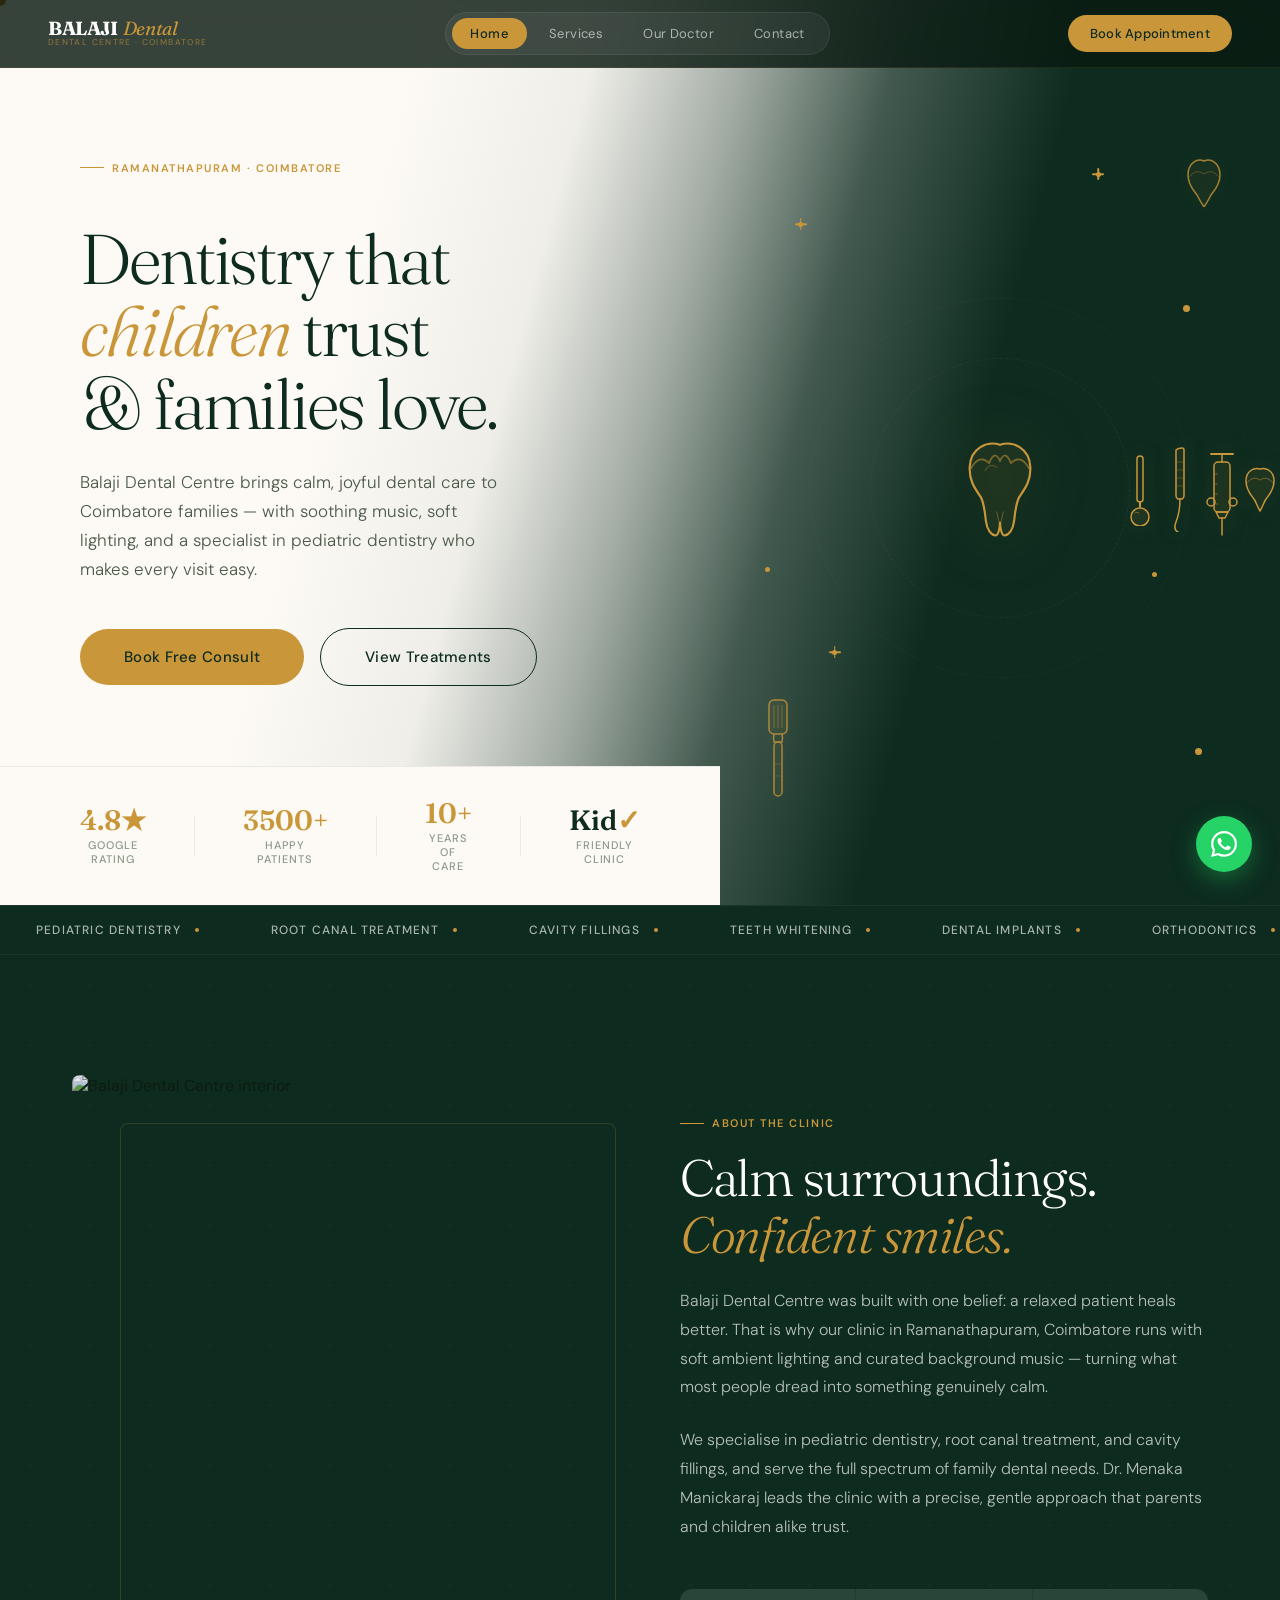
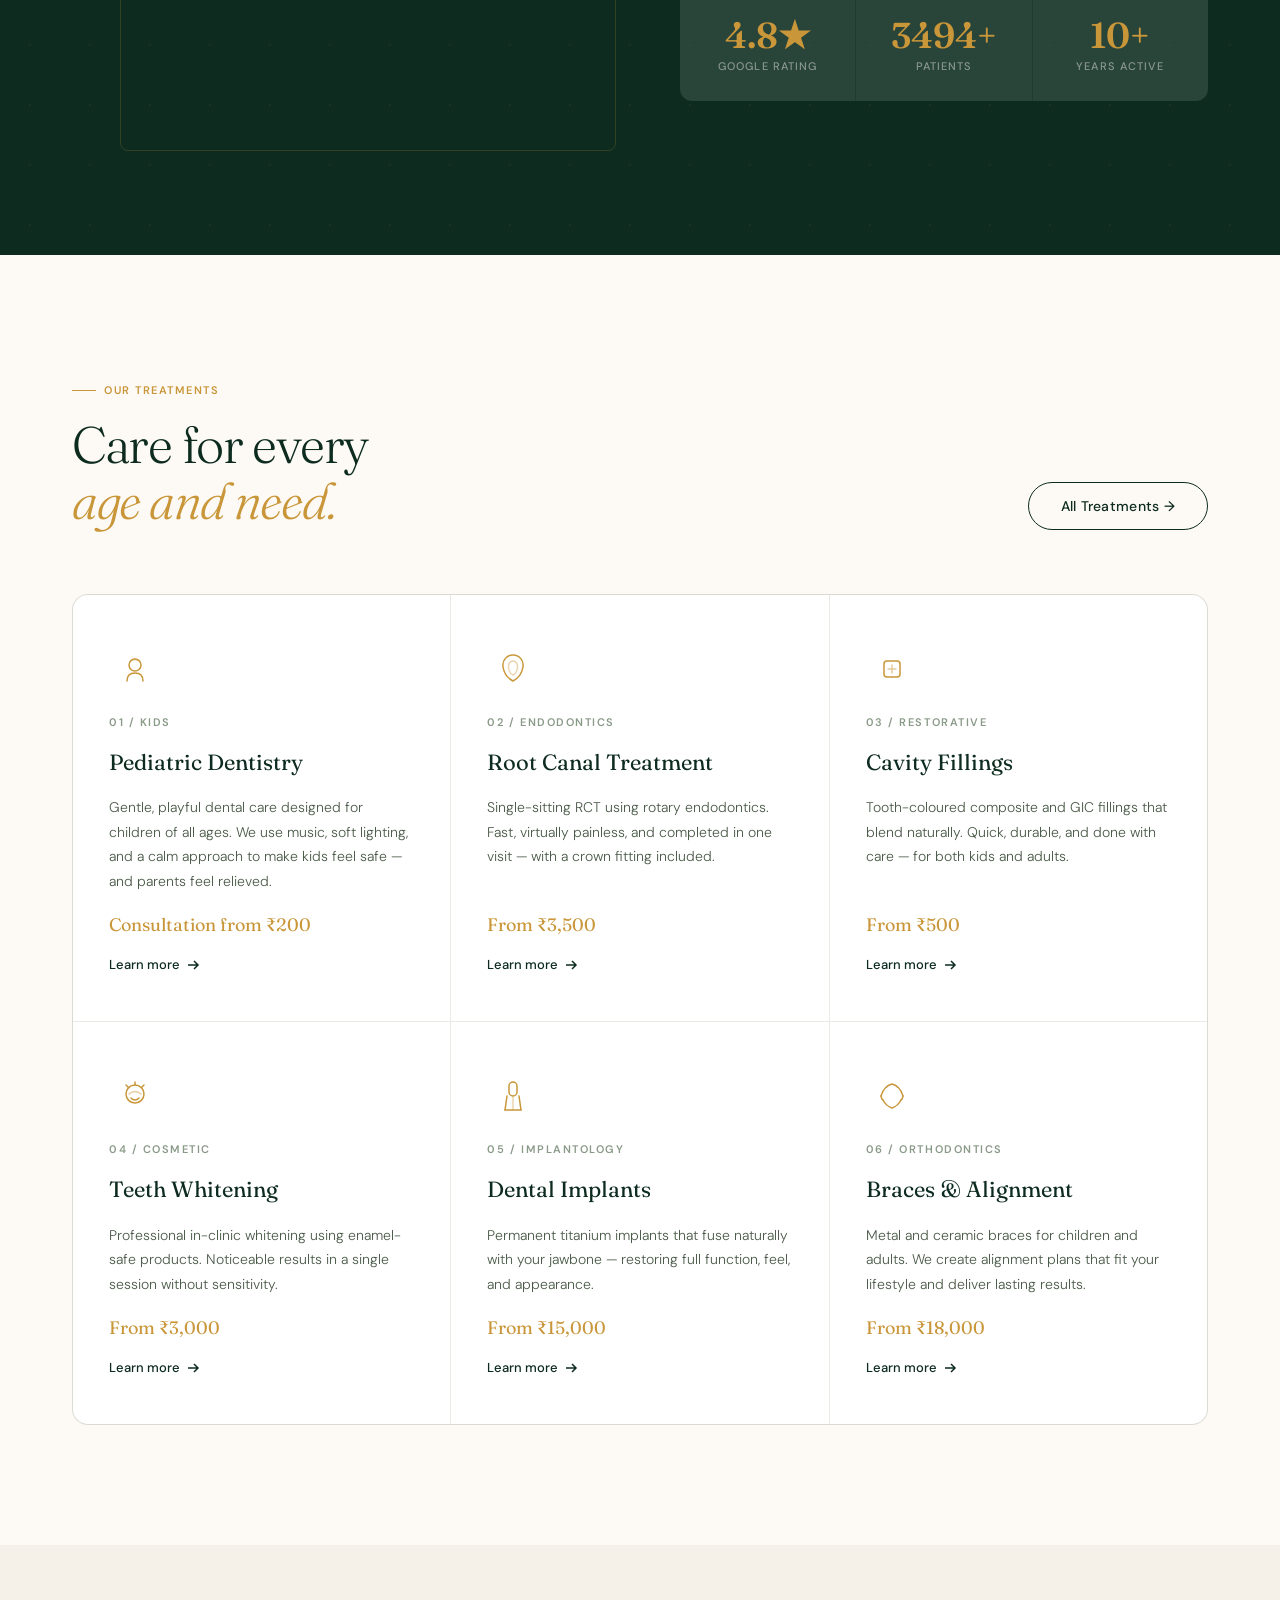
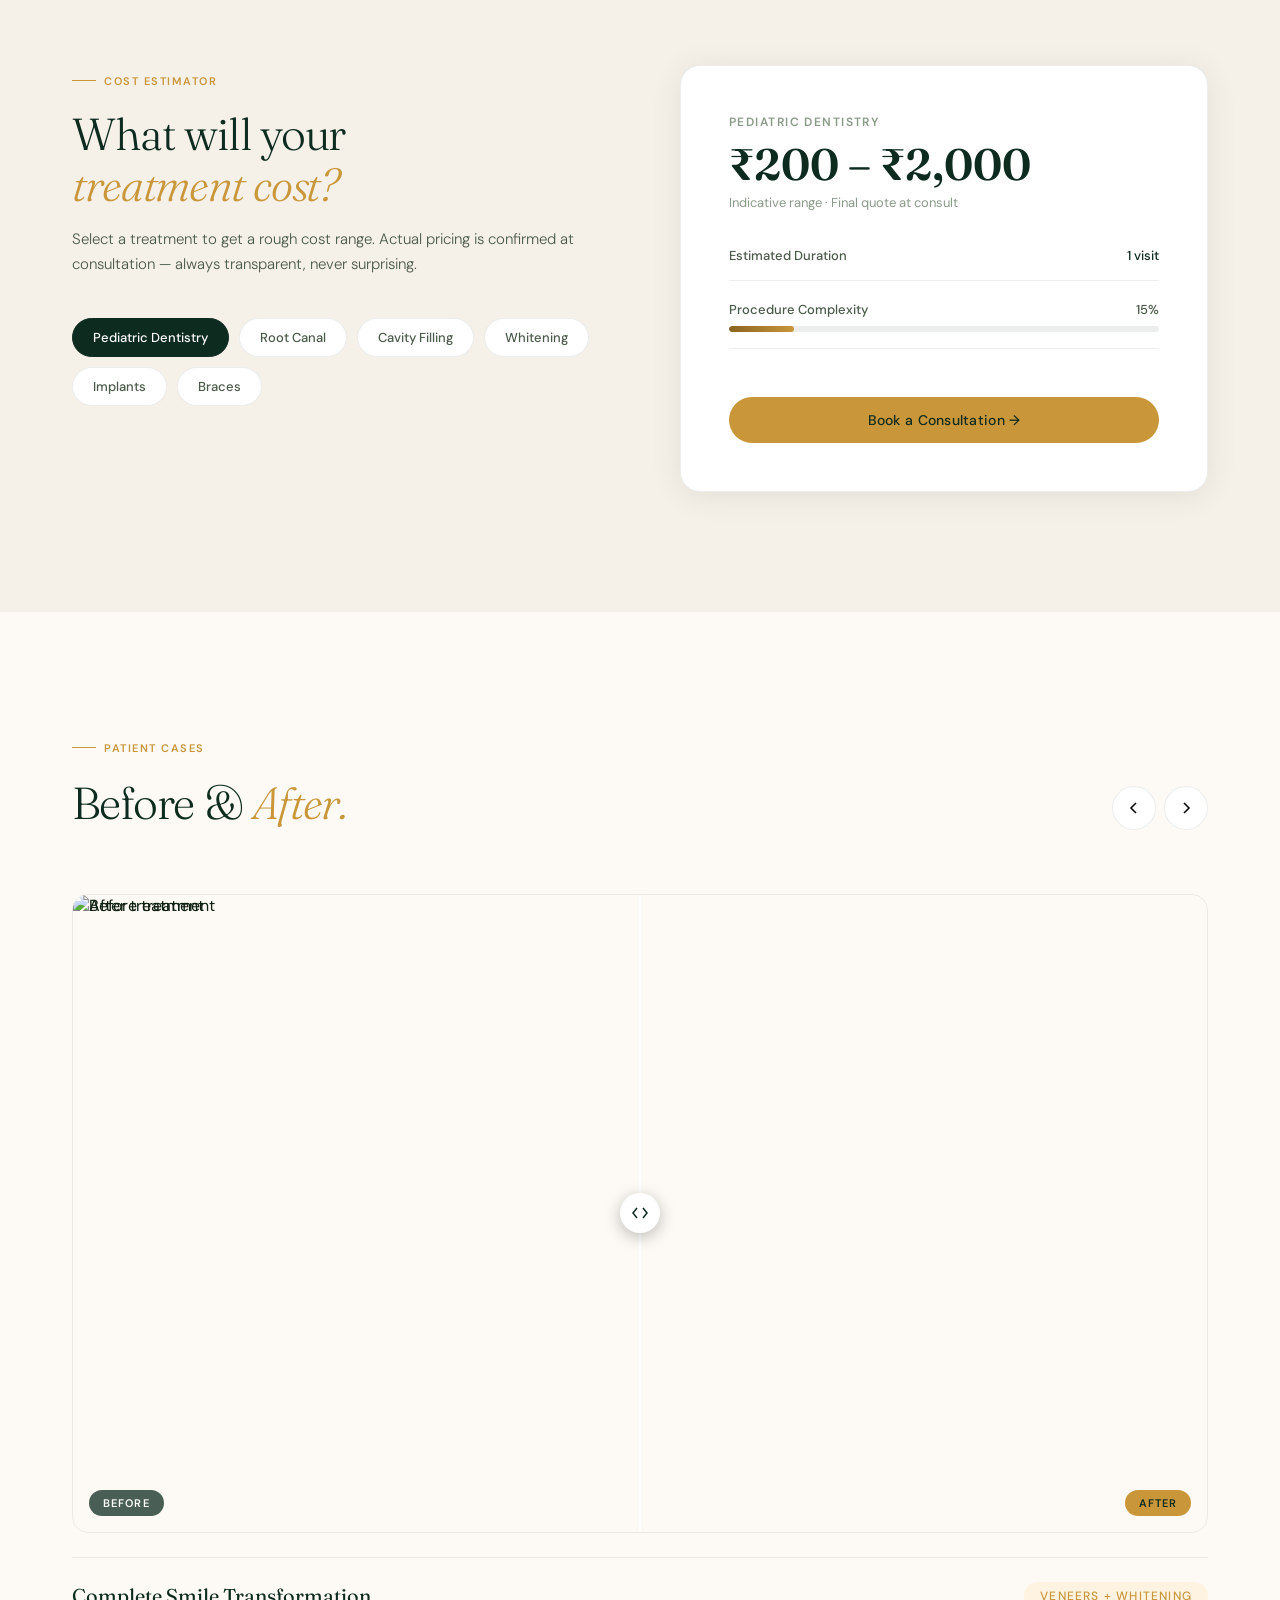
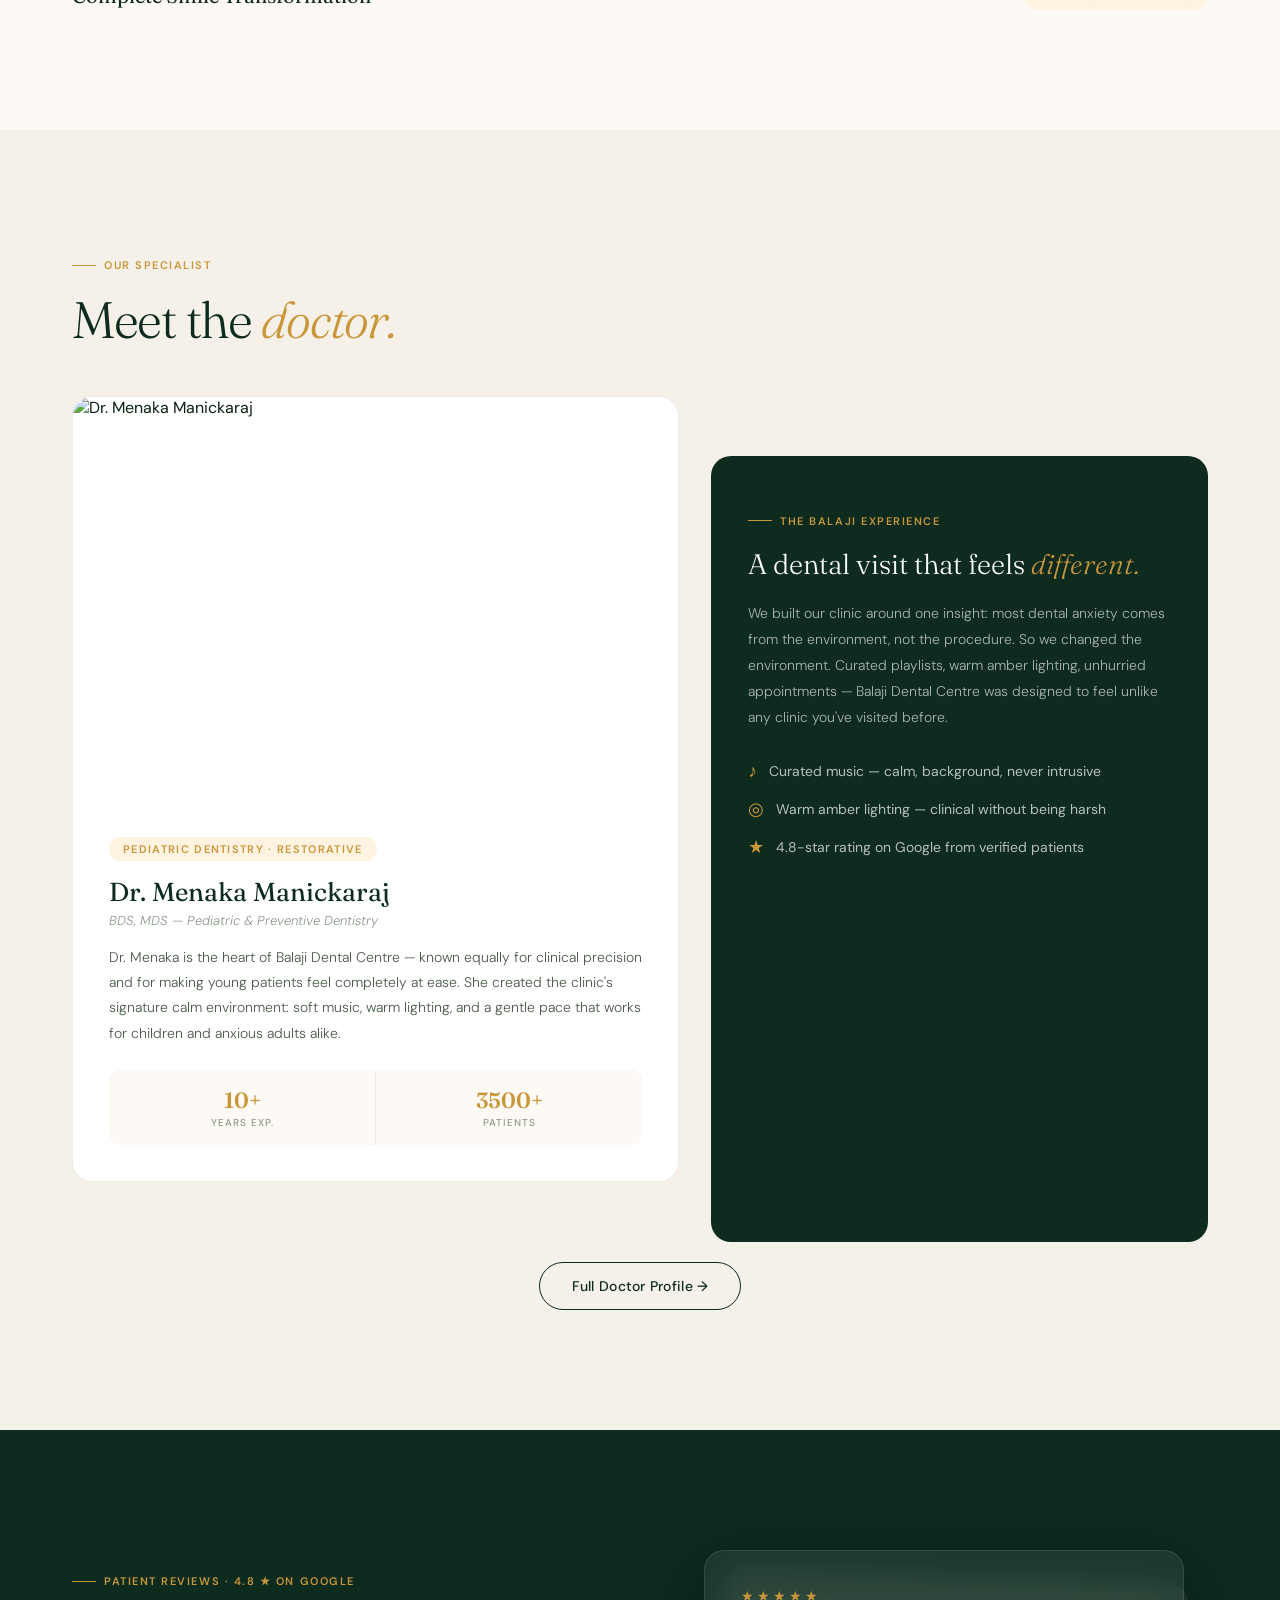
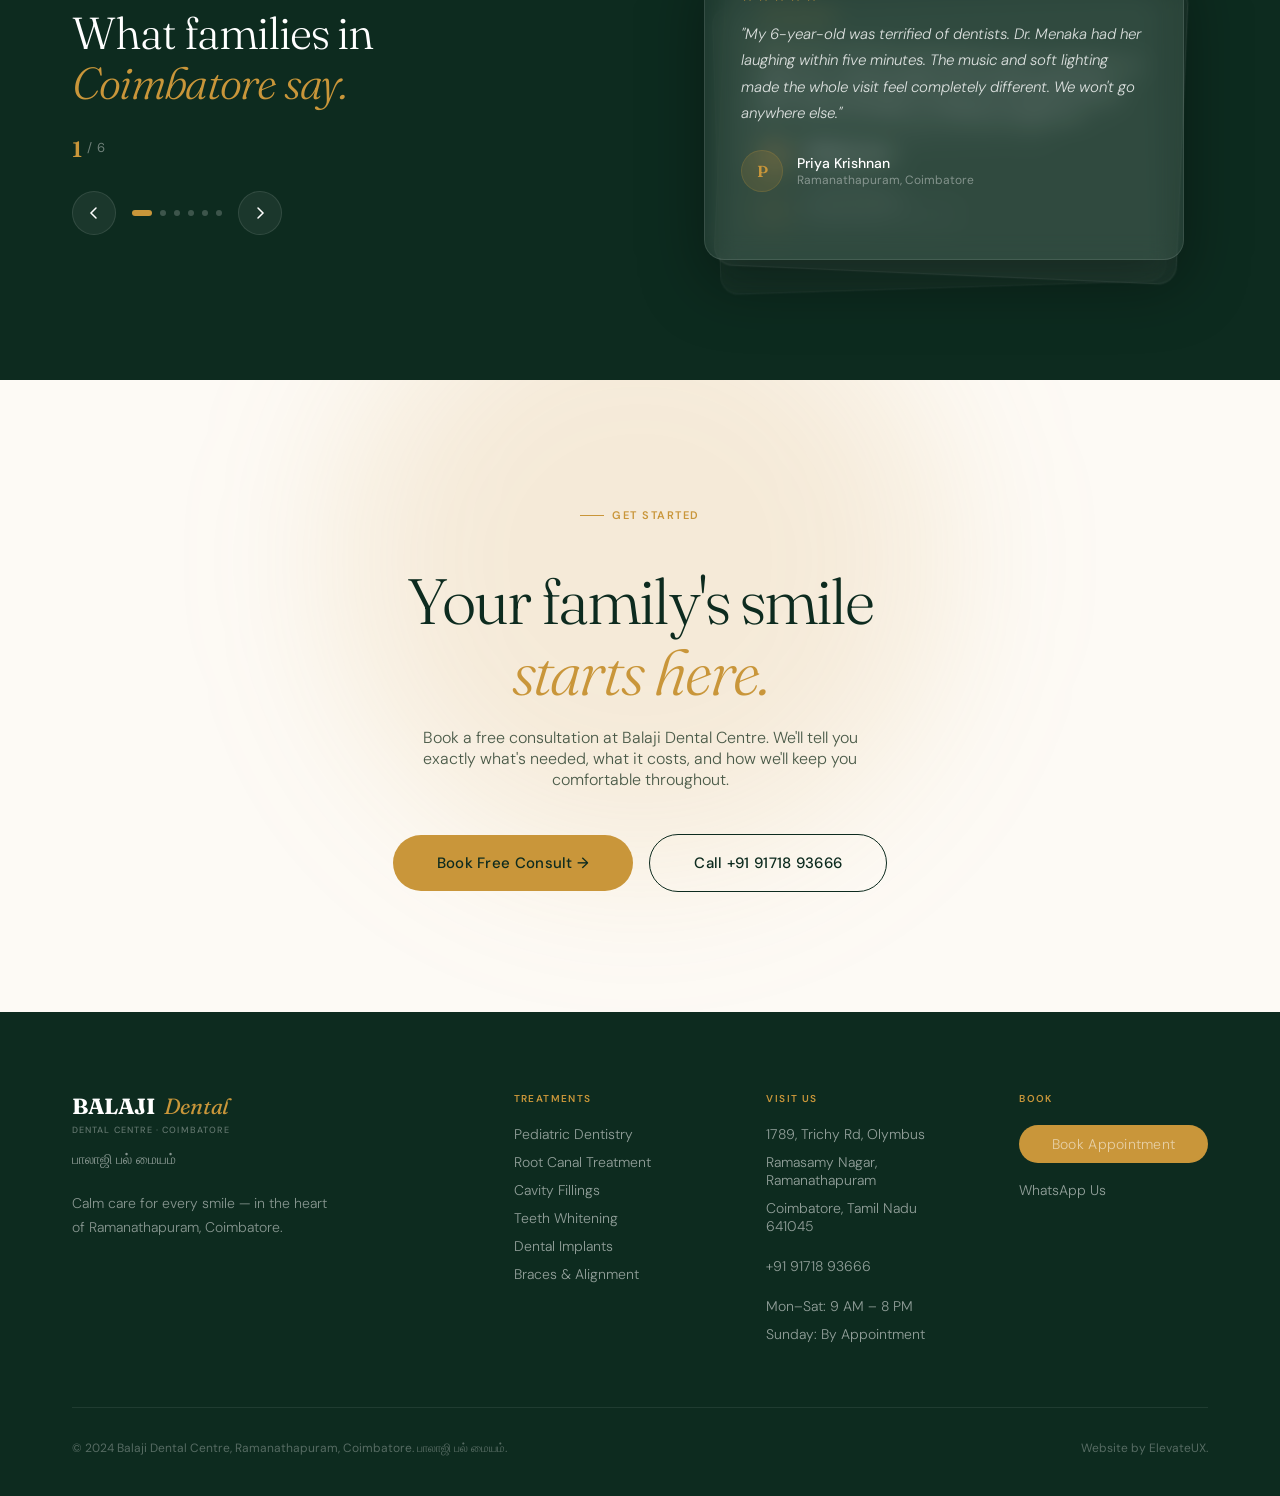
==== commit 3973e800: "first commit" ====
--- a/index.html
+++ b/index.html
@@ -3,413 +3,711 @@
 <head>
     <meta charset="UTF-8">
     <meta name="viewport" content="width=device-width, initial-scale=1.0">
-    <title>DENTAL Care | Multi-Speciality Dental Clinic, Adambakkam</title>
-    <meta name="description" content="Chennai's most trusted dental specialist. Dr. Senthil Kumaran brings 19 years of expertise in orthodontics and implantology to DENTAL Care Adambakkam.">
-    <link rel="stylesheet" href="css/style.css?v=15">
+    <title>Balaji Dental Centre | Ramanathapuram, Coimbatore</title>
+    <meta name="description" content="Balaji Dental Centre — trusted family and pediatric dental care in Ramanathapuram, Coimbatore. Specialising in Pediatric Dentistry, Root Canal Treatment, and Cavity Fillings. Dr. Menaka Manickaraj.">
+    <link rel="stylesheet" href="css/style.css">
 </head>
 <body>
 
-    <!-- NAVIGATION -->
-    <nav class="navbar">
-        <a href="index.html" class="nav-brand">
-            <div class="nav-brand-title">
-                <span class="nav-brand-DENTAL">DENTAL</span>
-                <span class="nav-brand-care">CARE</span>
-            </div>
-            <span class="nav-brand-sub">MULTI-SPECIALITY DENTAL CLINIC</span>
-        </a>
-        <div class="nav-links">
-            <a href="index.html" class="active">Home</a>
-            <a href="services.html">Services</a>
-            <a href="doctor.html">Our Doctor</a>
-            <a href="appointments.html">Appointments</a>
-        </div>
-        <div class="nav-right">
-            <a href="appointments.html" class="btn btn-primary btn-sm">Book Appointment</a>
-        </div>
-        <div class="hamburger">
-            <span></span><span></span><span></span>
-        </div>
-    </nav>
-
-    <!-- MOBILE MENU -->
-    <div class="mobile-menu-overlay">
-        <a href="index.html">Home</a>
+<div class="mouse-follower"></div>
+
+<!-- NAV -->
+<nav class="navbar">
+    <a href="index.html" class="nav-brand">
+        <div class="nav-brand-title">
+            <span class="nav-brand-dental">BALAJI</span>
+            <span class="nav-brand-care">Dental</span>
+        </div>
+        <span class="nav-brand-sub">Dental Centre · Coimbatore</span>
+    </a>
+    <div class="nav-links">
+        <a href="index.html" class="active">Home</a>
         <a href="services.html">Services</a>
-        <a href="doctor.html">Our Doctor</a>
-        <a href="appointments.html">Appointments</a>
-    </div>
-
-    <!-- HERO SECTION -->
-    <section class="hero grid-texture">
-        <div class="ambient-background">
-            <div class="ambient-glow glow-1"></div>
-            <div class="ambient-glow glow-2"></div>
-        </div>
-        <div class="hero-center">
-
-            <h1 class="hero-title">
-                <div class="clip-up"><span>Advanced Dental</span></div><br>
-                <div class="clip-up"><span>Care You Can</span></div><br>
-                <div class="clip-up"><span class="hero-title-italic">Trust.</span></div>
-            </h1>
-            
-            <div class="teal-divider center-divider"></div>
-
-            <p class="hero-subline fade-in-up delay-400">
-                19 years of specialized care in orthodontics, implantology, and aesthetic dentistry. Appointment-based clinic for personalized attention to every patient.
-            </p>
-
-            <div class="hero-ctas fade-in-up delay-500">
-                <a href="appointments.html" class="btn btn-primary">Book Appointment</a>
-                <a href="services.html" class="btn btn-outline">View Services</a>
-            </div>
-
-            <div class="hero-hours fade-in-up delay-600">
-                Open Mon–Sat · 9:30 AM – 9:00 PM · Appointment Required
-            </div>
-            
-
-        </div>
-        
-        <div class="floating-stats-container">
-            <div class="floating-badge hero-stat-fade" style="opacity:0; transform:translateX(20px);">
-                <div style="font-family: var(--font-display); font-weight: 700; font-size: 24px; color: var(--navy); line-height:1;">4.9★</div>
-                <div style="font-family: var(--font-mono); font-weight: 400; font-size: 10px; color: var(--text-muted); margin-top:4px;">500+ Patients</div>
-            </div>
-            <div class="floating-badge hero-stat-fade delay-100" style="opacity:0; transform:translateX(20px);">
-                <div style="font-family: var(--font-mono); font-weight: 700; font-size: 28px; color: var(--teal); line-height:1;">19</div>
-                <div style="font-family: var(--font-mono); font-weight: 400; font-size: 10px; color: var(--text-muted); margin-top:4px;">Years Experience</div>
-            </div>
-            <div class="floating-badge hero-stat-fade delay-200" style="opacity:0; transform:translateX(20px);">
-                <div style="font-family: var(--font-mono); font-weight: 700; font-size: 28px; color: var(--navy); line-height:1;">6+</div>
-                <div style="font-family: var(--font-mono); font-weight: 400; font-size: 10px; color: var(--text-muted); margin-top:4px;">Specializations</div>
-            </div>
-        </div>
-    </section>
-
-    <!-- TRUST BAR -->
-    <section class="marquee-wrapper">
-        <div class="marquee-row right">
-            <div class="marquee-content">
-                <span>ORTHODONTICS</span><span>·</span><span>DENTAL IMPLANTS</span><span>·</span><span>INVISALIGN</span><span>·</span><span>ROOT CANAL</span><span>·</span><span>ZIRCONIA CROWNS</span><span>·</span><span>WISDOM TOOTH</span><span>·</span><span>ORTHODONTICS</span><span>·</span><span>DENTAL IMPLANTS</span><span>·</span><span>INVISALIGN</span><span>·</span><span>ROOT CANAL</span><span>·</span><span>ZIRCONIA CROWNS</span><span>·</span><span>WISDOM TOOTH</span>
-            </div>
-        </div>
-        <div class="marquee-row left">
-            <div class="marquee-content">
-                <span>19 YEARS EXPERIENCE</span><span>·</span><span>4.9 RATING</span><span>·</span><span>500+ PATIENTS</span><span>·</span><span>DR. SENTHIL KUMARAN</span><span>·</span><span>ADAMBAKKAM</span><span>·</span><span>19 YEARS EXPERIENCE</span><span>·</span><span>4.9 RATING</span><span>·</span><span>500+ PATIENTS</span><span>·</span><span>DR. SENTHIL KUMARAN</span><span>·</span><span>ADAMBAKKAM</span>
-            </div>
-        </div>
-    </section>
-
-
-
-    <!-- DOCTOR INTRO -->
-    <section class="doctor-intro">
-        <div class="doctor-rotated-text">DOCTOR</div>
-        <div class="doctor-left fade-in-up">
-            <div class="doctor-image-wrapper">
-                <img src="https://placehold.co/600x800/f2f4f8/0d1f3c?text=Dr+Senthil" alt="Dr. Senthil Kumaran">
-                <div class="doctor-badge">
-                    <div class="doctor-badge-title">MDS</div>
-                    <div class="doctor-badge-sub">Orthodontics</div>
-                </div>
-            </div>
-        </div>
-        <div class="doctor-right">
-            <span class="section-label fade-in-up">MEET YOUR SPECIALIST</span>
-            <h2 class="doctor-name-title fade-in-up delay-100">Dr. Senthil Kumaran</h2>
-            <div class="doctor-subtitle fade-in-up delay-200">MDS — Orthodontics, Implantology & Aesthetic Dentistry</div>
-            
-            <div class="teal-divider fade-in-up delay-300"></div>
-            
-            <p class="font-body text-secondary fade-in-up delay-300" style="font-size: 16px; line-height: 1.8;">
-                With 19 years of specialized practice, Dr. Senthil brings international-standard dental care to Adambakkam. His approach combines clinical precision with patient education — ensuring every patient understands their treatment before it begins.
-            </p>
-            
-            <div class="doctor-quote fade-in-up delay-400">
-                <p>"I believe informed patients make better decisions about their oral health. I take time with every patient — not just to treat, but to explain."</p>
-                <span>— Dr. Senthil Kumaran, MDS</span>
-            </div>
-            
-            <div class="doctor-tags fade-in-up delay-500">
-                <div class="doctor-tag">19 Years Clinical Experience</div>
-                <div class="doctor-tag">Orthodontics & Implant Specialist</div>
-            </div>
-            
-            <a href="appointments.html" class="link-cta fade-in-up delay-500">Book with Dr. Senthil →</a>
-        </div>
-    </section>
-
-    <!-- SERVICES PREVIEW -->
-    <section class="services-preview">
-        <div class="container">
-            <span class="section-label fade-in-up" style="text-align: center;">WHAT WE TREAT</span>
-            <h2 class="section-title fade-in-up delay-100" style="text-align: center;">Complete Dental Care Under One Roof</h2>
-            
-            <div class="services-modern-grid fade-in-up delay-200">
-                <a href="services.html" class="service-card">
-                    <div class="service-card-number">01</div>
-                    <div class="service-card-content">
-                        <div class="service-card-title">Orthodontics</div>
-                        <div class="service-card-desc">Advanced alignment solutions for all ages. Braces & Invisalign.</div>
-                    </div>
-                </a>
-                <a href="services.html" class="service-card">
-                    <div class="service-card-number">02</div>
-                    <div class="service-card-content">
-                        <div class="service-card-title">Dental Implants</div>
-                        <div class="service-card-desc">Permanent, titanium implants for missing teeth replacement.</div>
-                    </div>
-                </a>
-                <a href="services.html" class="service-card">
-                    <div class="service-card-number">03</div>
-                    <div class="service-card-content">
-                        <div class="service-card-title">Root Canal</div>
-                        <div class="service-card-desc">Pain-free, single-sitting advanced endodontics.</div>
-                    </div>
-                </a>
-                <a href="services.html" class="service-card">
-                    <div class="service-card-number">04</div>
-                    <div class="service-card-content">
-                        <div class="service-card-title">Zirconia Crowns</div>
-                        <div class="service-card-desc">High-strength, natural-looking aesthetic restorations.</div>
-                    </div>
-                </a>
-                <a href="services.html" class="service-card">
-                    <div class="service-card-number">05</div>
-                    <div class="service-card-content">
-                        <div class="service-card-title">Wisdom Tooth</div>
-                        <div class="service-card-desc">Expert surgical extraction with minimal discomfort.</div>
-                    </div>
-                </a>
-                <a href="services.html" class="service-card">
-                    <div class="service-card-number">06</div>
-                    <div class="service-card-content">
-                        <div class="service-card-title">Aesthetic Dentistry</div>
-                        <div class="service-card-desc">Smile transformation with veneers, whitening & rehab.</div>
-                    </div>
-                </a>
-            </div>
-        </div>
-    </section>
-
-    <!-- PATIENT EXPERIENCE -->
-    <section class="patient-experience">
-        <div class="experience-left">
-            <span class="section-label fade-in-up">PATIENT EXPERIENCE</span>
-            <h2 class="experience-title fade-in-up delay-100 text-navy font-display">Dentistry that feels different.</h2>
-            <div class="teal-divider fade-in-up delay-200"></div>
-            
-            <div class="experience-list fade-in-up delay-300">
-                <div class="experience-item">
-                    <svg viewBox="0 0 24 24"><polyline points="20 6 9 17 4 12" stroke="currentColor" stroke-width="3" stroke-linecap="round" stroke-linejoin="round" fill="none"></polyline></svg>
-                    <p>Patient education before every procedure</p>
-                </div>
-                <div class="experience-item">
-                    <svg viewBox="0 0 24 24"><polyline points="20 6 9 17 4 12" stroke="currentColor" stroke-width="3" stroke-linecap="round" stroke-linejoin="round" fill="none"></polyline></svg>
-                    <p>Modern, hygienic facility with on-site imaging</p>
-                </div>
-                <div class="experience-item">
-                    <svg viewBox="0 0 24 24"><polyline points="20 6 9 17 4 12" stroke="currentColor" stroke-width="3" stroke-linecap="round" stroke-linejoin="round" fill="none"></polyline></svg>
-                    <p>Minimal discomfort — advanced pain management</p>
-                </div>
-                <div class="experience-item">
-                    <svg viewBox="0 0 24 24"><polyline points="20 6 9 17 4 12" stroke="currentColor" stroke-width="3" stroke-linecap="round" stroke-linejoin="round" fill="none"></polyline></svg>
-                    <p>Appointment-based for personalized attention</p>
-                </div>
-            </div>
-            <div class="fade-in-up delay-400">
-                <a href="appointments.html" class="btn btn-primary">Book Your Visit</a>
-            </div>
-        </div>
-        
-        <div class="experience-right fade-in-up delay-200">
-            <img src="https://placehold.co/700x600/f2f4f8/0d1f3c?text=Clinic%0AInterior" alt="Clinic Interior" class="experience-image">
-            <div class="experience-review-card">
-                <div class="stars">★★★★★</div>
-                <div class="experience-review-text">"Dr. Senthil is a friendly doctor who takes time to clear doubts."</div>
-                <div class="experience-review-author">— Rishi Kashyap, Patient</div>
-            </div>
-        </div>
-    </section>
-
-    <!-- TESTIMONIALS -->
-    <section class="testimonials">
-        <div class="container">
-            <span class="section-label fade-in-up">PATIENT STORIES</span>
-            <h2 class="section-title fade-in-up delay-100">Trusted by Hundreds of Families</h2>
-            
-            <div class="testimonials-scroller fade-in-up delay-200">
-                <div class="testimonials-track">
-                    <!-- Set 1 -->
-                    <div class="testimonial-modern-card">
-                        <div class="stars">★★★★★</div>
-                        <div class="testi-quote">"Dr. Senthil is a friendly doctor who takes time to clear doubts about the problem. Staff is cordial and he has done a good treatment."</div>
-                        <div class="testi-author">Rishi Kashyap</div>
-                        <div class="testi-treatment">ROOT CANAL TREATMENT</div>
-                    </div>
-                    
-                    <div class="testimonial-modern-card">
-                        <div class="stars">★★★★★</div>
-                        <div class="testi-quote">"Procedure was smooth and efficient. Experienced very minimal discomfort. Clean and organized environment."</div>
-                        <div class="testi-author">Senthil Kumar</div>
-                        <div class="testi-treatment">DENTAL IMPLANT</div>
-                    </div>
-                    
-                    <div class="testimonial-modern-card">
-                        <div class="stars">★★★★★</div>
-                        <div class="testi-quote">"Doctor explains clearly without being pushy. Best dental experience I've had in Chennai. Highly recommended!"</div>
-                        <div class="testi-author">Kavitha M.</div>
-                        <div class="testi-treatment">ORTHODONTICS</div>
-                    </div>
-
-                    <div class="testimonial-modern-card">
-                        <div class="stars">★★★★★</div>
-                        <div class="testi-quote">"I was terrified of dentists, but the team here made me feel completely at ease. Pain-free experience from start to finish."</div>
-                        <div class="testi-author">Arun Prakash</div>
-                        <div class="testi-treatment">WISDOM TOOTH EXTRACTION</div>
-                    </div>
-
-                    <div class="testimonial-modern-card">
-                        <div class="stars">★★★★★</div>
-                        <div class="testi-quote">"Got my Zirconia crowns done here. They look incredibly natural and fit perfectly. State-of-the-art clinic!"</div>
-                        <div class="testi-author">Priya Rajan</div>
-                        <div class="testi-treatment">ZIRCONIA CROWNS</div>
-                    </div>
-
-                    <div class="testimonial-modern-card">
-                        <div class="stars">★★★★★</div>
-                        <div class="testi-quote">"My Invisalign treatment was super smooth. The doctor answered all my questions patiently throughout the journey."</div>
-                        <div class="testi-author">Vikram S.</div>
-                        <div class="testi-treatment">INVISALIGN</div>
-                    </div>
-                    
-                    <!-- Set 2 (Duplicate for infinite loop) -->
-                    <div class="testimonial-modern-card">
-                        <div class="stars">★★★★★</div>
-                        <div class="testi-quote">"Dr. Senthil is a friendly doctor who takes time to clear doubts about the problem. Staff is cordial and he has done a good treatment."</div>
-                        <div class="testi-author">Rishi Kashyap</div>
-                        <div class="testi-treatment">ROOT CANAL TREATMENT</div>
-                    </div>
-                    
-                    <div class="testimonial-modern-card">
-                        <div class="stars">★★★★★</div>
-                        <div class="testi-quote">"Procedure was smooth and efficient. Experienced very minimal discomfort. Clean and organized environment."</div>
-                        <div class="testi-author">Senthil Kumar</div>
-                        <div class="testi-treatment">DENTAL IMPLANT</div>
-                    </div>
-                    
-                    <div class="testimonial-modern-card">
-                        <div class="stars">★★★★★</div>
-                        <div class="testi-quote">"Doctor explains clearly without being pushy. Best dental experience I've had in Chennai. Highly recommended!"</div>
-                        <div class="testi-author">Kavitha M.</div>
-                        <div class="testi-treatment">ORTHODONTICS</div>
-                    </div>
-
-                    <div class="testimonial-modern-card">
-                        <div class="stars">★★★★★</div>
-                        <div class="testi-quote">"I was terrified of dentists, but the team here made me feel completely at ease. Pain-free experience from start to finish."</div>
-                        <div class="testi-author">Arun Prakash</div>
-                        <div class="testi-treatment">WISDOM TOOTH EXTRACTION</div>
-                    </div>
-
-                    <div class="testimonial-modern-card">
-                        <div class="stars">★★★★★</div>
-                        <div class="testi-quote">"Got my Zirconia crowns done here. They look incredibly natural and fit perfectly. State-of-the-art clinic!"</div>
-                        <div class="testi-author">Priya Rajan</div>
-                        <div class="testi-treatment">ZIRCONIA CROWNS</div>
-                    </div>
-
-                    <div class="testimonial-modern-card">
-                        <div class="stars">★★★★★</div>
-                        <div class="testi-quote">"My Invisalign treatment was super smooth. The doctor answered all my questions patiently throughout the journey."</div>
-                        <div class="testi-author">Vikram S.</div>
-                        <div class="testi-treatment">INVISALIGN</div>
-                    </div>
-                </div>
-            </div>
-            
-            <div class="practo-badge fade-in-up delay-500">
-                ALSO LISTED ON PRACTO · JUSTDIAL · GOOGLE
-            </div>
-        </div>
-    </section>
-
-    <!-- CTA SECTION -->
-    <section class="cta-section">
-        <div class="grid-texture"></div>
-        <div class="container">
-            <h2 class="cta-title fade-in-up">Your smile deserves specialist care.</h2>
-            <p class="cta-subtitle fade-in-up delay-100">19 years of experience. Appointment-based. Personal attention.</p>
-            
-            <div class="cta-actions fade-in-up delay-200">
-                <a href="appointments.html" class="btn btn-primary">Book Appointment</a>
-                <a href="tel:+919360512456" class="cta-call">Call Now: +91 93605 12456</a>
-            </div>
-            
-            <div class="cta-hours fade-in-up delay-300">
-                MON–SAT · 9:30 AM – 9:00 PM · CLOSED SUNDAY
-            </div>
-        </div>
-    </section>
-
-    <!-- FOOTER -->
-    <footer>
-        <div class="container">
-            <div class="footer-grid">
-                <div class="footer-brand fade-in-up">
-                    <div style="display: flex; gap: 6px; align-items: baseline;">
-                        <span class="footer-DENTAL">DENTAL</span>
-                        <span class="footer-care">CARE</span>
-                    </div>
-                    <span class="footer-sub">MULTI-SPECIALITY DENTAL CLINIC</span>
-                    <div class="footer-tagline">Expert care. Personal attention.</div>
-                </div>
-                
-                <div class="footer-col fade-in-up delay-100">
-                    <h4>TREATMENTS</h4>
-                    <div class="footer-links">
-                        <a href="services.html">Orthodontics</a>
-                        <a href="services.html">Dental Implants</a>
-                        <a href="services.html">Root Canal</a>
-                        <a href="services.html">Zirconia Crowns</a>
-                        <a href="services.html">Wisdom Tooth</a>
-                        <a href="services.html">Aesthetic Dentistry</a>
-                    </div>
-                </div>
-                
-                <div class="footer-col fade-in-up delay-200">
-                    <h4>VISIT US</h4>
-                    <div class="footer-links">
-                        <p>No. 43, Medavakkam Main Rd</p>
-                        <p>Adambakkam, Chennai 600088</p>
-                        <p>Near Jayalakshmi Theatre</p>
-                        <a href="tel:+919360512456" style="margin-top: 12px; display: block;">+91 93605 12456</a>
-                        <p style="margin-top: 12px;">Mon–Sat: 9:30 AM – 9:00 PM</p>
-                    </div>
-                </div>
-                
-                <div class="footer-col fade-in-up delay-300">
-                    <h4>BOOK</h4>
-                    <a href="appointments.html" class="btn btn-primary">Book Appointment</a>
-                    <a href="tel:+919360512456" class="btn btn-white-outline">Call Clinic</a>
-                    <div class="footer-links" style="margin-top: 16px;">
-                        <a href="#">View on Google Maps</a>
-                        <a href="#">View on Practo</a>
-                        <a href="#">View on JustDial</a>
-                    </div>
-                </div>
-            </div>
-            
-            <div class="footer-bottom fade-in-up delay-400">
-                <p>© 2026 DENTAL Care Multi-Speciality Dental Clinic, Chennai. Website by ElevateUX.</p>
-            </div>
-        </div>
-    </footer>
-
-    <script src="js/main.js?v=2"></script>
+        <a href="doctors.html">Our Doctor</a>
+        <a href="contact.html">Contact</a>
+    </div>
+    <div class="nav-right">
+        <a href="contact.html" class="btn btn-primary btn-sm">Book Appointment</a>
+    </div>
+    <button class="hamburger" aria-label="Menu">
+        <span></span><span></span><span></span>
+    </button>
+</nav>
+
+<!-- MOBILE MENU -->
+<div class="mobile-menu-overlay">
+    <button class="mobile-menu-close">✕</button>
+    <a href="index.html">Home</a>
+    <a href="services.html">Services</a>
+    <a href="doctors.html">Our Doctor</a>
+    <a href="contact.html">Contact</a>
+</div>
+
+<!-- HERO -->
+<section class="hero">
+    <div class="hero-left">
+        <div class="hero-eyebrow">
+            <span class="section-label">Ramanathapuram · Coimbatore</span>
+        </div>
+        <h1 class="hero-headline">
+            <span class="clip-wrap"><span class="clip-up">Dentistry that</span></span>
+            <span class="clip-wrap"><span class="clip-up" style="transition-delay:.12s"><em>children</em> trust</span></span>
+            <span class="clip-wrap"><span class="clip-up" style="transition-delay:.24s">& families love.</span></span>
+        </h1>
+        <p class="hero-subline fade-in-up delay-300">Balaji Dental Centre brings calm, joyful dental care to Coimbatore families — with soothing music, soft lighting, and a specialist in pediatric dentistry who makes every visit easy.</p>
+        <div class="hero-actions fade-in-up delay-400">
+            <a href="contact.html" class="btn btn-primary btn-lg">Book Free Consult</a>
+            <a href="services.html" class="btn btn-outline btn-lg">View Treatments</a>
+        </div>
+    </div>
+    <div class="hero-right">
+        <div class="hero-tools-scene">
+
+            <!-- decorative orbit rings -->
+            <div class="orbit-ring orbit-ring-sm"></div>
+            <div class="orbit-ring orbit-ring-md"></div>
+            <div class="orbit-ring orbit-ring-lg"></div>
+
+            <!-- ── CENTRAL MOLAR TOOTH ── -->
+            <div class="hero-tooth-center">
+                <svg width="88" height="108" viewBox="0 0 80 100" fill="none" xmlns="http://www.w3.org/2000/svg">
+                    <!-- main crown + roots -->
+                    <path d="M40 10 C52 6 67 13 68 30 C69 44 62 52 58 58 C55 63 54 71 53 81 C52 89 48 94 44 94 C42 94 40 88 40 82 C40 88 38 94 36 94 C32 94 28 89 27 81 C26 71 25 63 22 58 C18 52 11 44 12 30 C13 13 28 6 40 10Z"
+                          stroke="#c9963a" stroke-width="2" stroke-linejoin="round" fill="rgba(201,150,58,0.06)"/>
+                    <!-- cusp bumps -->
+                    <path d="M13 32 Q21 18 30 27 Q35 14 40 25 Q45 14 50 27 Q59 18 67 32"
+                          stroke="#c9963a" stroke-width="1.5" stroke-linecap="round" fill="none" opacity="0.55"/>
+                    <!-- root divider -->
+                    <path d="M37 72 Q38.5 80 40 84 Q41.5 80 43 72"
+                          stroke="#c9963a" stroke-width="1" stroke-linecap="round" fill="none" opacity="0.4"/>
+                    <!-- inner shine lines -->
+                    <path d="M26 34 Q31 26 37 31" stroke="#c9963a" stroke-width="1" stroke-linecap="round" fill="none" opacity="0.3"/>
+                </svg>
+            </div>
+
+            <!-- ── ORBIT A: DENTAL MIRROR (CW, r=140) ── -->
+            <div class="o-wrap" style="--dur:13s; --r:140px; --delay:0s">
+                <div class="o-arm">
+                    <div class="o-icon-center">
+                        <svg width="30" height="76" viewBox="0 0 30 76" fill="none" xmlns="http://www.w3.org/2000/svg">
+                            <!-- handle -->
+                            <rect x="12" y="6" width="6" height="46" rx="3" stroke="#c9963a" stroke-width="1.5"/>
+                            <!-- neck connector -->
+                            <line x1="15" y1="52" x2="15" y2="57" stroke="#c9963a" stroke-width="2" stroke-linecap="round"/>
+                            <!-- mirror disc -->
+                            <circle cx="15" cy="67" r="9" stroke="#c9963a" stroke-width="1.5" fill="rgba(201,150,58,0.08)"/>
+                            <!-- reflection glint -->
+                            <path d="M10 63 Q12 61 14 63" stroke="#c9963a" stroke-width="1" stroke-linecap="round" opacity="0.5"/>
+                        </svg>
+                    </div>
+                </div>
+            </div>
+
+            <!-- ── ORBIT B: DENTAL EXPLORER (CCW, r=180) ── -->
+            <div class="o-wrap ccw" style="--dur:9s; --r:180px; --delay:-2s">
+                <div class="o-arm">
+                    <div class="o-icon-center">
+                        <svg width="26" height="88" viewBox="0 0 26 88" fill="none" xmlns="http://www.w3.org/2000/svg">
+                            <!-- handle body (knurled grip shape) -->
+                            <path d="M9 6 Q11 4 15 4 Q17 4 17 6 L17 52 Q17 54 15 55 L11 55 Q9 54 9 52 Z"
+                                  stroke="#c9963a" stroke-width="1.5" stroke-linejoin="round" fill="rgba(201,150,58,0.05)"/>
+                            <!-- knurl detail lines -->
+                            <line x1="9" y1="18" x2="17" y2="18" stroke="#c9963a" stroke-width="0.75" opacity="0.4"/>
+                            <line x1="9" y1="26" x2="17" y2="26" stroke="#c9963a" stroke-width="0.75" opacity="0.4"/>
+                            <line x1="9" y1="34" x2="17" y2="34" stroke="#c9963a" stroke-width="0.75" opacity="0.4"/>
+                            <line x1="9" y1="42" x2="17" y2="42" stroke="#c9963a" stroke-width="0.75" opacity="0.4"/>
+                            <!-- probe shaft -->
+                            <path d="M13 55 Q13 68 9 78 Q6 86 11 88"
+                                  stroke="#c9963a" stroke-width="1.5" stroke-linecap="round" fill="none"/>
+                        </svg>
+                    </div>
+                </div>
+            </div>
+
+            <!-- ── ORBIT C: SYRINGE (CW, r=222) ── -->
+            <div class="o-wrap" style="--dur:17s; --r:222px; --delay:-6s">
+                <div class="o-arm">
+                    <div class="o-icon-center">
+                        <svg width="32" height="96" viewBox="0 0 32 96" fill="none" xmlns="http://www.w3.org/2000/svg">
+                            <!-- plunger handle bar -->
+                            <line x1="5" y1="14" x2="27" y2="14" stroke="#c9963a" stroke-width="2" stroke-linecap="round"/>
+                            <!-- plunger rod -->
+                            <line x1="16" y1="14" x2="16" y2="22" stroke="#c9963a" stroke-width="1.5" stroke-linecap="round"/>
+                            <!-- barrel -->
+                            <rect x="8" y="22" width="16" height="50" rx="4" stroke="#c9963a" stroke-width="1.5" fill="rgba(201,150,58,0.06)"/>
+                            <!-- graduation marks -->
+                            <line x1="8" y1="34" x2="12" y2="34" stroke="#c9963a" stroke-width="1" opacity="0.45"/>
+                            <line x1="8" y1="44" x2="12" y2="44" stroke="#c9963a" stroke-width="1" opacity="0.45"/>
+                            <line x1="8" y1="54" x2="12" y2="54" stroke="#c9963a" stroke-width="1" opacity="0.45"/>
+                            <line x1="8" y1="64" x2="12" y2="64" stroke="#c9963a" stroke-width="1" opacity="0.45"/>
+                            <!-- thumb rings -->
+                            <circle cx="5"  cy="62" r="4" stroke="#c9963a" stroke-width="1.5" fill="none"/>
+                            <circle cx="27" cy="62" r="4" stroke="#c9963a" stroke-width="1.5" fill="none"/>
+                            <!-- nozzle taper -->
+                            <path d="M10 72 L22 72 L19 78 L13 78 Z" stroke="#c9963a" stroke-width="1.5" stroke-linejoin="round" fill="rgba(201,150,58,0.06)"/>
+                            <!-- needle -->
+                            <line x1="16" y1="78" x2="16" y2="95" stroke="#c9963a" stroke-width="1.5" stroke-linecap="round"/>
+                        </svg>
+                    </div>
+                </div>
+            </div>
+
+            <!-- ── ORBIT D: SMALL TOOTH (CCW, r=260) ── -->
+            <div class="o-wrap ccw" style="--dur:22s; --r:260px; --delay:-10s">
+                <div class="o-arm">
+                    <div class="o-icon-center">
+                        <svg width="36" height="48" viewBox="0 0 36 48" fill="none" xmlns="http://www.w3.org/2000/svg">
+                            <!-- incisor shape -->
+                            <path d="M18 5 C24 3 32 7 32 17 C32 26 27 31 24 35 C22 38 20 44 18 47 C16 44 14 38 12 35 C9 31 4 26 4 17 C4 7 12 3 18 5Z"
+                                  stroke="#c9963a" stroke-width="1.5" stroke-linejoin="round" fill="rgba(201,150,58,0.07)"/>
+                            <path d="M5 19 Q11 11 18 16 Q25 11 31 19" stroke="#c9963a" stroke-width="1" stroke-linecap="round" fill="none" opacity="0.5"/>
+                        </svg>
+                    </div>
+                </div>
+            </div>
+
+            <!-- ── FLOATING: TOOTHBRUSH (bottom-left corner) ── -->
+            <div class="tool-float-accent" style="bottom:12%;left:8%;--fdur:4.2s;--fdelay:0s;--frot:-30deg">
+                <svg width="26" height="104" viewBox="0 0 26 104" fill="none" xmlns="http://www.w3.org/2000/svg">
+                    <!-- bristle head -->
+                    <rect x="4" y="4" width="18" height="34" rx="5" stroke="#c9963a" stroke-width="1.5" fill="rgba(201,150,58,0.06)"/>
+                    <!-- bristle lines -->
+                    <line x1="9"  y1="9"  x2="9"  y2="32" stroke="#c9963a" stroke-width="1" opacity="0.55"/>
+                    <line x1="13" y1="9"  x2="13" y2="32" stroke="#c9963a" stroke-width="1" opacity="0.55"/>
+                    <line x1="17" y1="9"  x2="17" y2="32" stroke="#c9963a" stroke-width="1" opacity="0.55"/>
+                    <!-- neck -->
+                    <path d="M9 38 Q8 42 9 46 L17 46 Q18 42 17 38" stroke="#c9963a" stroke-width="1.5" fill="none" stroke-linecap="round"/>
+                    <!-- handle -->
+                    <rect x="9" y="46" width="8" height="54" rx="4" stroke="#c9963a" stroke-width="1.5" fill="rgba(201,150,58,0.05)"/>
+                    <!-- handle detail -->
+                    <line x1="9" y1="68" x2="17" y2="68" stroke="#c9963a" stroke-width="0.75" opacity="0.4"/>
+                    <line x1="9" y1="80" x2="17" y2="80" stroke="#c9963a" stroke-width="0.75" opacity="0.4"/>
+                </svg>
+            </div>
+
+            <!-- ── FLOATING: TOOTH (top-right accent) ── -->
+            <div class="tool-float-accent" style="top:10%;right:10%;--fdur:5s;--fdelay:-1.5s;--frot:18deg">
+                <svg width="40" height="52" viewBox="0 0 40 52" fill="none" xmlns="http://www.w3.org/2000/svg">
+                    <path d="M20 6 C27 3 36 8 36 20 C36 30 30 36 27 40 C25 44 22 49 20 52 C18 49 15 44 13 40 C10 36 4 30 4 20 C4 8 13 3 20 6Z"
+                          stroke="#c9963a" stroke-width="1.5" stroke-linejoin="round" fill="rgba(201,150,58,0.06)"/>
+                    <path d="M5 22 Q12 13 20 19 Q28 13 35 22" stroke="#c9963a" stroke-width="1" stroke-linecap="round" fill="none" opacity="0.45"/>
+                </svg>
+            </div>
+
+            <!-- ── SPARKLES ── -->
+            <div class="sparkle cross" style="top:18%;left:14%;--sdur:2.8s;--sdelay:0s"></div>
+            <div class="sparkle large" style="top:28%;right:16%;--sdur:3.2s;--sdelay:.6s"></div>
+            <div class="sparkle cross" style="bottom:30%;left:20%;--sdur:2.4s;--sdelay:1.2s"></div>
+            <div class="sparkle"       style="top:60%;right:22%;--sdur:3.6s;--sdelay:.3s"></div>
+            <div class="sparkle large" style="bottom:18%;right:14%;--sdur:2.6s;--sdelay:1.8s"></div>
+            <div class="sparkle cross" style="top:12%;right:32%;--sdur:3s;--sdelay:.9s"></div>
+            <div class="sparkle"       style="bottom:40%;left:8%;--sdur:2.2s;--sdelay:2.1s"></div>
+
+        </div>
+    </div>
+    <div class="hero-bottom">
+        <div class="hero-stat">
+            <div class="hero-stat-num"><span data-target="4.8" data-suffix="★">4.8★</span></div>
+            <div class="hero-stat-label">Google Rating</div>
+        </div>
+        <div class="hero-stat-divider"></div>
+        <div class="hero-stat">
+            <div class="hero-stat-num"><span data-target="3500" data-suffix="+">3500+</span></div>
+            <div class="hero-stat-label">Happy Patients</div>
+        </div>
+        <div class="hero-stat-divider"></div>
+        <div class="hero-stat">
+            <div class="hero-stat-num"><span data-target="10" data-suffix="+">10+</span></div>
+            <div class="hero-stat-label">Years of Care</div>
+        </div>
+        <div class="hero-stat-divider"></div>
+        <div class="hero-stat">
+            <div class="hero-stat-num">Kid<span style="color:var(--gold)">✓</span></div>
+            <div class="hero-stat-label">Friendly Clinic</div>
+        </div>
+    </div>
+</section>
+
+<!-- MARQUEE -->
+<div class="marquee-strip">
+    <div class="marquee-track">
+        <div class="marquee-inner">
+            <div class="marquee-item"><span>Pediatric Dentistry</span><div class="dot"></div></div>
+            <div class="marquee-item"><span>Root Canal Treatment</span><div class="dot"></div></div>
+            <div class="marquee-item"><span>Cavity Fillings</span><div class="dot"></div></div>
+            <div class="marquee-item"><span>Teeth Whitening</span><div class="dot"></div></div>
+            <div class="marquee-item"><span>Dental Implants</span><div class="dot"></div></div>
+            <div class="marquee-item"><span>Orthodontics</span><div class="dot"></div></div>
+            <div class="marquee-item"><span>Music &amp; Lighting Ambience</span><div class="dot"></div></div>
+            <div class="marquee-item"><span>Kid-Friendly Care</span><div class="dot"></div></div>
+            <div class="marquee-item"><span>Pain-Free Treatment</span><div class="dot"></div></div>
+            <div class="marquee-item"><span>Family Dental Clinic</span><div class="dot"></div></div>
+        </div>
+    </div>
+</div>
+
+<!-- ABOUT — FULL-BLEED DARK -->
+<section class="about-dark">
+    <div class="container">
+        <div class="about-dark-inner">
+            <div class="about-dark-image fade-in-up">
+                <div class="about-dark-image-inner">
+                    <img src="https://placehold.co/600x750/1a4232/c9963a?text=Balaji+Dental+Centre" alt="Balaji Dental Centre interior">
+                </div>
+                <div class="about-gold-frame"></div>
+            </div>
+            <div class="about-dark-content fade-in-up delay-200">
+                <div class="section-label">About the Clinic</div>
+                <h2 class="about-headline">Calm surroundings.<br><em>Confident smiles.</em></h2>
+                <p class="about-body">Balaji Dental Centre was built with one belief: a relaxed patient heals better. That is why our clinic in Ramanathapuram, Coimbatore runs with soft ambient lighting and curated background music — turning what most people dread into something genuinely calm.</p>
+                <p class="about-body" style="margin-top:-24px;">We specialise in pediatric dentistry, root canal treatment, and cavity fillings, and serve the full spectrum of family dental needs. Dr. Menaka Manickaraj leads the clinic with a precise, gentle approach that parents and children alike trust.</p>
+                <div class="about-stats">
+                    <div class="about-stat">
+                        <div class="about-stat-num"><span data-target="4.8" data-suffix="★">4.8★</span></div>
+                        <div class="about-stat-label">Google Rating</div>
+                    </div>
+                    <div class="about-stat">
+                        <div class="about-stat-num"><span data-target="3500" data-suffix="+">3500+</span></div>
+                        <div class="about-stat-label">Patients</div>
+                    </div>
+                    <div class="about-stat">
+                        <div class="about-stat-num"><span data-target="10" data-suffix="+">10+</span></div>
+                        <div class="about-stat-label">Years Active</div>
+                    </div>
+                </div>
+            </div>
+        </div>
+    </div>
+</section>
+
+<!-- SERVICES -->
+<section class="services-section">
+    <div class="container">
+        <div class="services-header">
+            <div>
+                <div class="section-label fade-in-up">Our Treatments</div>
+                <h2 class="services-headline fade-in-up delay-100">Care for every<br><em>age and need.</em></h2>
+            </div>
+            <a href="services.html" class="btn btn-outline fade-in-up delay-200">All Treatments →</a>
+        </div>
+        <div class="services-grid">
+
+            <div class="service-card fade-in-up">
+                <div class="service-icon">
+                    <svg viewBox="0 0 36 36" fill="none" stroke="#c9963a" stroke-width="1.5" stroke-linecap="round" stroke-linejoin="round">
+                        <circle cx="18" cy="14" r="6"/>
+                        <path d="M10 30 Q10 22 18 22 Q26 22 26 30"/>
+                        <path d="M14 10 Q18 7 22 10" opacity=".4"/>
+                    </svg>
+                </div>
+                <div class="service-num-label">01 / Kids</div>
+                <div class="service-card-title">Pediatric Dentistry</div>
+                <p class="service-card-desc">Gentle, playful dental care designed for children of all ages. We use music, soft lighting, and a calm approach to make kids feel safe — and parents feel relieved.</p>
+                <div class="service-card-price">Consultation from ₹200</div>
+                <a href="services.html" class="service-card-link">Learn more <svg viewBox="0 0 14 14" fill="none" stroke="currentColor" stroke-width="1.5"><path d="M2 7h10M8 3l4 4-4 4"/></svg></a>
+            </div>
+
+            <div class="service-card fade-in-up delay-100">
+                <div class="service-icon">
+                    <svg viewBox="0 0 36 36" fill="none" stroke="#c9963a" stroke-width="1.5" stroke-linecap="round">
+                        <path d="M18 4 C24 4 29 9 28 16 C27 22 24 27 18 30 C12 27 9 22 8 16 C7 9 12 4 18 4Z"/>
+                        <path d="M18 10 C21 10 23 13 22.5 17 C22 20 20 23 18 24 C16 23 14 20 13.5 17 C13 13 15 10 18 10Z" opacity=".4"/>
+                    </svg>
+                </div>
+                <div class="service-num-label">02 / Endodontics</div>
+                <div class="service-card-title">Root Canal Treatment</div>
+                <p class="service-card-desc">Single-sitting RCT using rotary endodontics. Fast, virtually painless, and completed in one visit — with a crown fitting included.</p>
+                <div class="service-card-price">From ₹3,500</div>
+                <a href="services.html" class="service-card-link">Learn more <svg viewBox="0 0 14 14" fill="none" stroke="currentColor" stroke-width="1.5"><path d="M2 7h10M8 3l4 4-4 4"/></svg></a>
+            </div>
+
+            <div class="service-card fade-in-up delay-200">
+                <div class="service-icon">
+                    <svg viewBox="0 0 36 36" fill="none" stroke="#c9963a" stroke-width="1.5" stroke-linecap="round">
+                        <rect x="10" y="10" width="16" height="16" rx="3"/>
+                        <path d="M14 18 h8 M18 14 v8" opacity=".5"/>
+                    </svg>
+                </div>
+                <div class="service-num-label">03 / Restorative</div>
+                <div class="service-card-title">Cavity Fillings</div>
+                <p class="service-card-desc">Tooth-coloured composite and GIC fillings that blend naturally. Quick, durable, and done with care — for both kids and adults.</p>
+                <div class="service-card-price">From ₹500</div>
+                <a href="services.html" class="service-card-link">Learn more <svg viewBox="0 0 14 14" fill="none" stroke="currentColor" stroke-width="1.5"><path d="M2 7h10M8 3l4 4-4 4"/></svg></a>
+            </div>
+
+            <div class="service-card fade-in-up">
+                <div class="service-icon">
+                    <svg viewBox="0 0 36 36" fill="none" stroke="#c9963a" stroke-width="1.5" stroke-linecap="round">
+                        <circle cx="18" cy="16" r="9"/>
+                        <path d="M12 16 Q18 11 24 16" opacity=".5"/>
+                        <path d="M14 20 Q18 24 22 20"/>
+                        <path d="M18 7 L18 4 M25 9 L27 7 M11 9 L9 7"/>
+                    </svg>
+                </div>
+                <div class="service-num-label">04 / Cosmetic</div>
+                <div class="service-card-title">Teeth Whitening</div>
+                <p class="service-card-desc">Professional in-clinic whitening using enamel-safe products. Noticeable results in a single session without sensitivity.</p>
+                <div class="service-card-price">From ₹3,000</div>
+                <a href="services.html" class="service-card-link">Learn more <svg viewBox="0 0 14 14" fill="none" stroke="currentColor" stroke-width="1.5"><path d="M2 7h10M8 3l4 4-4 4"/></svg></a>
+            </div>
+
+            <div class="service-card fade-in-up delay-100">
+                <div class="service-icon">
+                    <svg viewBox="0 0 36 36" fill="none" stroke="#c9963a" stroke-width="1.5" stroke-linecap="round">
+                        <rect x="14" y="4" width="8" height="14" rx="4"/>
+                        <path d="M12 18 L10 32 M24 18 L26 32"/>
+                        <path d="M10 32 L26 32"/>
+                        <path d="M18 18 L18 32" opacity=".4"/>
+                    </svg>
+                </div>
+                <div class="service-num-label">05 / Implantology</div>
+                <div class="service-card-title">Dental Implants</div>
+                <p class="service-card-desc">Permanent titanium implants that fuse naturally with your jawbone — restoring full function, feel, and appearance.</p>
+                <div class="service-card-price">From ₹15,000</div>
+                <a href="services.html" class="service-card-link">Learn more <svg viewBox="0 0 14 14" fill="none" stroke="currentColor" stroke-width="1.5"><path d="M2 7h10M8 3l4 4-4 4"/></svg></a>
+            </div>
+
+            <div class="service-card fade-in-up delay-200">
+                <div class="service-icon">
+                    <svg viewBox="0 0 36 36" fill="none" stroke="#c9963a" stroke-width="1.5" stroke-linecap="round">
+                        <path d="M7 18 Q10 8 18 6 Q26 8 29 18"/>
+                        <path d="M9 22 Q12 28 18 30 Q24 28 27 22"/>
+                        <path d="M7 18 Q8 22 9 22 M29 18 Q28 22 27 22"/>
+                    </svg>
+                </div>
+                <div class="service-num-label">06 / Orthodontics</div>
+                <div class="service-card-title">Braces &amp; Alignment</div>
+                <p class="service-card-desc">Metal and ceramic braces for children and adults. We create alignment plans that fit your lifestyle and deliver lasting results.</p>
+                <div class="service-card-price">From ₹18,000</div>
+                <a href="services.html" class="service-card-link">Learn more <svg viewBox="0 0 14 14" fill="none" stroke="currentColor" stroke-width="1.5"><path d="M2 7h10M8 3l4 4-4 4"/></svg></a>
+            </div>
+
+        </div>
+    </div>
+</section>
+
+<!-- TREATMENT ESTIMATOR -->
+<section class="estimator-section">
+    <div class="container">
+        <div class="estimator-inner">
+            <div>
+                <div class="section-label fade-in-up">Cost Estimator</div>
+                <h2 class="estimator-headline fade-in-up delay-100">What will your<br><em>treatment cost?</em></h2>
+                <p class="estimator-sub fade-in-up delay-200">Select a treatment to get a rough cost range. Actual pricing is confirmed at consultation — always transparent, never surprising.</p>
+                <div class="treatment-pills fade-in-up delay-300">
+                    <button class="treatment-pill" data-treatment="pediatric">Pediatric Dentistry</button>
+                    <button class="treatment-pill" data-treatment="rct">Root Canal</button>
+                    <button class="treatment-pill" data-treatment="filling">Cavity Filling</button>
+                    <button class="treatment-pill" data-treatment="whitening">Whitening</button>
+                    <button class="treatment-pill" data-treatment="implants">Implants</button>
+                    <button class="treatment-pill" data-treatment="braces">Braces</button>
+                </div>
+            </div>
+            <div class="estimator-result fade-in-up delay-200">
+                <div class="estimator-result-name">Pediatric Dentistry</div>
+                <div class="estimator-price-range">₹200 – ₹2,000</div>
+                <div class="estimator-price-note">Indicative range · Final quote at consult</div>
+                <div class="estimator-meta">
+                    <div class="estimator-row">
+                        <span class="estimator-row-label">Estimated Duration</span>
+                        <span class="estimator-row-val estimator-time-val">1 visit</span>
+                    </div>
+                    <div class="complexity-bar-wrap">
+                        <div class="complexity-bar-label">
+                            <span>Procedure Complexity</span>
+                            <span>15%</span>
+                        </div>
+                        <div class="complexity-bar-track">
+                            <div class="complexity-bar-fill" style="width:15%"></div>
+                        </div>
+                    </div>
+                    <div class="estimator-cta">
+                        <a href="contact.html" class="btn btn-primary" style="width:100%;justify-content:center;">Book a Consultation →</a>
+                    </div>
+                </div>
+            </div>
+        </div>
+    </div>
+</section>
+
+<!-- BEFORE / AFTER -->
+<section class="cases-section">
+    <div class="container">
+        <div class="cases-header">
+            <div>
+                <div class="section-label fade-in-up">Patient Cases</div>
+                <h2 class="cases-headline fade-in-up delay-100">Before &amp; <em>After.</em></h2>
+            </div>
+            <div class="case-nav fade-in-up delay-200">
+                <button class="case-nav-btn prev" aria-label="Previous case">
+                    <svg viewBox="0 0 16 16" fill="none" stroke="currentColor" stroke-width="1.5"><path d="M10 3L5 8l5 5"/></svg>
+                </button>
+                <button class="case-nav-btn next" aria-label="Next case">
+                    <svg viewBox="0 0 16 16" fill="none" stroke="currentColor" stroke-width="1.5"><path d="M6 3l5 5-5 5"/></svg>
+                </button>
+            </div>
+        </div>
+        <div class="ba-slider fade-in-up">
+            <div class="ba-after">
+                <img src="https://placehold.co/1200x675/2a6048/fdf3e0?text=After+—+Restored+Smile" alt="After treatment">
+            </div>
+            <div class="ba-before">
+                <img src="https://placehold.co/1200x675/0d2b1f/c9963a?text=Before+Treatment" alt="Before treatment">
+            </div>
+            <div class="ba-handle">
+                <div class="ba-handle-grab">
+                    <svg viewBox="0 0 18 18" fill="none" stroke="currentColor" stroke-width="1.5"><path d="M6 4L2 9l4 5M12 4l4 5-4 5"/></svg>
+                </div>
+            </div>
+            <div class="ba-label-before">Before</div>
+            <div class="ba-label-after">After</div>
+        </div>
+        <div class="cases-meta fade-in-up">
+            <div class="case-title">Complete Smile Restoration</div>
+            <div class="case-treatment-tag">Cavity Fillings + Whitening</div>
+        </div>
+    </div>
+</section>
+
+<!-- DOCTOR -->
+<section class="doctors-section">
+    <div class="container">
+        <div class="section-label fade-in-up">Our Specialist</div>
+        <h2 class="services-headline fade-in-up delay-100" style="margin-bottom:48px">Meet the <em>doctor.</em></h2>
+        <div class="doctors-grid" style="grid-template-columns:55fr 45fr">
+
+            <div class="doctor-card fade-in-up">
+                <div class="doctor-card-image">
+                    <img src="https://placehold.co/700x470/1a4232/fdf3e0?text=Dr.+Menaka+Manickaraj" alt="Dr. Menaka Manickaraj">
+                </div>
+                <div class="doctor-card-body">
+                    <span class="doctor-specialty-tag">Pediatric Dentistry · Restorative</span>
+                    <div class="doctor-name">Dr. Menaka Manickaraj</div>
+                    <div class="doctor-qual">BDS, MDS — Pediatric &amp; Preventive Dentistry</div>
+                    <p class="doctor-bio">Dr. Menaka is the heart of Balaji Dental Centre — known equally for clinical precision and for making young patients feel completely at ease. She created the clinic's signature calm environment: soft music, warm lighting, and a gentle pace that works for children and anxious adults alike.</p>
+                    <div class="doctor-stats">
+                        <div class="doc-stat">
+                            <div class="doc-stat-num"><span data-target="10" data-suffix="+">10+</span></div>
+                            <div class="doc-stat-label">Years Exp.</div>
+                        </div>
+                        <div class="doc-stat">
+                            <div class="doc-stat-num"><span data-target="3500" data-suffix="+">3500+</span></div>
+                            <div class="doc-stat-label">Patients</div>
+                        </div>
+                    </div>
+                </div>
+            </div>
+
+            <div class="doctor-card fade-in-up delay-200" style="background:var(--forest);color:var(--white);transform:translateY(60px)">
+                <div class="doctor-card-body" style="padding:48px 36px">
+                    <div class="section-label" style="color:var(--gold)">The Balaji Experience</div>
+                    <h3 style="font-family:var(--font-display);font-size:28px;font-weight:300;color:var(--white);line-height:1.2;margin-bottom:20px">A dental visit that feels <em style="color:var(--gold)">different.</em></h3>
+                    <p style="font-size:14px;line-height:1.85;color:rgba(255,255,255,.65);font-weight:300;margin-bottom:28px">We built our clinic around one insight: most dental anxiety comes from the environment, not the procedure. So we changed the environment. Curated playlists, warm amber lighting, unhurried appointments — Balaji Dental Centre was designed to feel unlike any clinic you've visited before.</p>
+                    <div style="display:flex;flex-direction:column;gap:14px">
+                        <div style="display:flex;align-items:center;gap:12px">
+                            <span style="color:var(--gold);font-size:18px">♪</span>
+                            <span style="font-size:14px;color:rgba(255,255,255,.7)">Curated music — calm, background, never intrusive</span>
+                        </div>
+                        <div style="display:flex;align-items:center;gap:12px">
+                            <span style="color:var(--gold);font-size:18px">◎</span>
+                            <span style="font-size:14px;color:rgba(255,255,255,.7)">Warm amber lighting — clinical without being harsh</span>
+                        </div>
+                        <div style="display:flex;align-items:center;gap:12px">
+                            <span style="color:var(--gold);font-size:18px">★</span>
+                            <span style="font-size:14px;color:rgba(255,255,255,.7)">4.8-star rating on Google from verified patients</span>
+                        </div>
+                    </div>
+                </div>
+            </div>
+
+        </div>
+        <div style="text-align:center;margin-top:80px" class="fade-in-up">
+            <a href="doctors.html" class="btn btn-outline">Full Doctor Profile →</a>
+        </div>
+    </div>
+</section>
+
+<!-- TESTIMONIALS -->
+<section class="testimonials-section">
+    <div class="container">
+        <div class="testimonials-deck-layout">
+
+            <div class="testimonials-deck-left fade-in-up">
+                <div class="section-label">Patient Reviews · 4.8 ★ on Google</div>
+                <h2 class="testimonials-headline">What families in<br><em>Coimbatore say.</em></h2>
+                <p class="deck-counter"><span class="deck-counter-current">1</span> / <span class="deck-counter-total">6</span></p>
+                <div class="deck-controls">
+                    <button class="deck-btn deck-prev" aria-label="Previous review">
+                        <svg width="20" height="20" viewBox="0 0 20 20" fill="none" stroke="currentColor" stroke-width="1.5" stroke-linecap="round"><path d="M12 5L7 10l5 5"/></svg>
+                    </button>
+                    <div class="deck-dots"></div>
+                    <button class="deck-btn deck-next" aria-label="Next review">
+                        <svg width="20" height="20" viewBox="0 0 20 20" fill="none" stroke="currentColor" stroke-width="1.5" stroke-linecap="round"><path d="M8 5l5 5-5 5"/></svg>
+                    </button>
+                </div>
+            </div>
+
+            <div class="testimonials-deck-right fade-in-up delay-200">
+                <div class="testimonial-deck">
+
+                    <div class="testimonial-card" data-deck-pos="0">
+                        <div class="testimonial-stars"><span>★</span><span>★</span><span>★</span><span>★</span><span>★</span></div>
+                        <p class="testimonial-text">"My 6-year-old was terrified of dentists. Dr. Menaka had her laughing within five minutes. The music and soft lighting made the whole visit feel completely different. We won't go anywhere else."</p>
+                        <div class="testimonial-author">
+                            <div class="testimonial-avatar">P</div>
+                            <div>
+                                <div class="testimonial-name">Priya Krishnan</div>
+                                <div class="testimonial-loc">Ramanathapuram, Coimbatore</div>
+                            </div>
+                        </div>
+                    </div>
+
+                    <div class="testimonial-card" data-deck-pos="1">
+                        <div class="testimonial-stars"><span>★</span><span>★</span><span>★</span><span>★</span><span>★</span></div>
+                        <p class="testimonial-text">"Got a root canal here expecting the worst. It was done in a single visit, virtually painless, and the atmosphere was so calm I almost fell asleep. Dr. Menaka is exceptional."</p>
+                        <div class="testimonial-author">
+                            <div class="testimonial-avatar">R</div>
+                            <div>
+                                <div class="testimonial-name">Ramesh Babu</div>
+                                <div class="testimonial-loc">Coimbatore</div>
+                            </div>
+                        </div>
+                    </div>
+
+                    <div class="testimonial-card" data-deck-pos="2">
+                        <div class="testimonial-stars"><span>★</span><span>★</span><span>★</span><span>★</span><span>★</span></div>
+                        <p class="testimonial-text">"The clinic has a beautiful ambience — gentle music, nice lighting. It genuinely calms you down. My son's cavity filling took 20 minutes and he didn't even flinch. Highly recommended."</p>
+                        <div class="testimonial-author">
+                            <div class="testimonial-avatar">A</div>
+                            <div>
+                                <div class="testimonial-name">Amutha Selvam</div>
+                                <div class="testimonial-loc">Saravanampatti, Coimbatore</div>
+                            </div>
+                        </div>
+                    </div>
+
+                    <div class="testimonial-card" data-deck-pos="3">
+                        <div class="testimonial-stars"><span>★</span><span>★</span><span>★</span><span>★</span><span>★</span></div>
+                        <p class="testimonial-text">"Brought both my kids here for their first dental checkup. Dr. Menaka was so patient and gentle — she explained everything to them in a way they understood. No tears, no drama."</p>
+                        <div class="testimonial-author">
+                            <div class="testimonial-avatar">S</div>
+                            <div>
+                                <div class="testimonial-name">Suresh Natarajan</div>
+                                <div class="testimonial-loc">Peelamedu, Coimbatore</div>
+                            </div>
+                        </div>
+                    </div>
+
+                    <div class="testimonial-card" data-deck-pos="4">
+                        <div class="testimonial-stars"><span>★</span><span>★</span><span>★</span><span>★</span><span>★</span></div>
+                        <p class="testimonial-text">"Had three cavities filled in one appointment. The doctor was efficient and thorough, the staff were warm and helpful. The music in the background genuinely helped me stay relaxed. Five stars."</p>
+                        <div class="testimonial-author">
+                            <div class="testimonial-avatar">K</div>
+                            <div>
+                                <div class="testimonial-name">Kavitha Rajan</div>
+                                <div class="testimonial-loc">Ganapathy, Coimbatore</div>
+                            </div>
+                        </div>
+                    </div>
+
+                    <div class="testimonial-card" data-deck-pos="5">
+                        <div class="testimonial-stars"><span>★</span><span>★</span><span>★</span><span>★</span><span>★</span></div>
+                        <p class="testimonial-text">"Best dental clinic in Coimbatore for children, without question. The environment is purpose-built for nervous patients. Dr. Menaka's care for her young patients is evident in every interaction."</p>
+                        <div class="testimonial-author">
+                            <div class="testimonial-avatar">V</div>
+                            <div>
+                                <div class="testimonial-name">Vijayalakshmi M.</div>
+                                <div class="testimonial-loc">RS Puram, Coimbatore</div>
+                            </div>
+                        </div>
+                    </div>
+
+                </div>
+            </div>
+
+        </div>
+    </div>
+</section>
+
+<!-- BOTTOM CTA -->
+<section class="bottom-cta">
+    <div class="container">
+        <div class="cta-eyebrow fade-in-up"><span class="section-label">Get Started</span></div>
+        <h2 class="cta-headline fade-in-up delay-100">Your family's smile<br><em>starts here.</em></h2>
+        <p class="cta-sub fade-in-up delay-200">Book a free consultation at Balaji Dental Centre. We'll tell you exactly what's needed, what it costs, and how we'll keep you comfortable throughout.</p>
+        <div class="cta-actions fade-in-up delay-300">
+            <a href="contact.html" class="btn btn-primary btn-lg">Book Free Consult →</a>
+            <a href="tel:+919171893666" class="btn btn-outline btn-lg">Call +91 91718 93666</a>
+        </div>
+    </div>
+</section>
+
+<!-- FOOTER -->
+<footer>
+    <div class="container">
+        <div class="footer-grid">
+            <div class="footer-brand fade-in-up">
+                <div>
+                    <span class="footer-dental">BALAJI</span>
+                    <span class="footer-care">Dental</span>
+                </div>
+                <span class="footer-sub">Dental Centre · Coimbatore</span>
+                <div class="footer-tagline" style="margin-top:12px">பாலாஜி பல் மையம்</div>
+                <div class="footer-tagline">Calm care for every smile — in the heart of Ramanathapuram, Coimbatore.</div>
+            </div>
+            <div class="footer-col fade-in-up delay-100">
+                <h4>Treatments</h4>
+                <div class="footer-links">
+                    <a href="services.html">Pediatric Dentistry</a>
+                    <a href="services.html">Root Canal Treatment</a>
+                    <a href="services.html">Cavity Fillings</a>
+                    <a href="services.html">Teeth Whitening</a>
+                    <a href="services.html">Dental Implants</a>
+                    <a href="services.html">Braces &amp; Alignment</a>
+                </div>
+            </div>
+            <div class="footer-col fade-in-up delay-200">
+                <h4>Visit Us</h4>
+                <div class="footer-links">
+                    <p>1789, Trichy Rd, Olymbus</p>
+                    <p>Ramasamy Nagar, Ramanathapuram</p>
+                    <p>Coimbatore, Tamil Nadu 641045</p>
+                    <a href="tel:+919171893666" style="margin-top:12px;display:block">+91 91718 93666</a>
+                    <p style="margin-top:12px">Mon–Sat: 9 AM – 8 PM</p>
+                    <p>Sunday: By Appointment</p>
+                </div>
+            </div>
+            <div class="footer-col fade-in-up delay-300">
+                <h4>Book</h4>
+                <div class="footer-links">
+                    <a href="contact.html" class="btn btn-primary btn-sm" style="text-align:center;justify-content:center;margin-bottom:8px">Book Appointment</a>
+                    <a href="https://wa.me/919171893666?text=Hi%20Balaji%20Dental%20Centre%2C%20I'd%20like%20to%20book%20an%20appointment." target="_blank">WhatsApp Us</a>
+                </div>
+            </div>
+        </div>
+        <div class="footer-bottom fade-in-up">
+            <p>© 2024 Balaji Dental Centre, Ramanathapuram, Coimbatore. பாலாஜி பல் மையம்.</p>
+            <p>Website by ElevateUX.</p>
+        </div>
+    </div>
+</footer>
+
+<!-- WHATSAPP FLOAT -->
+<a href="https://wa.me/919171893666?text=Hi%20Balaji%20Dental%20Centre%2C%20I'd%20like%20to%20book%20an%20appointment." target="_blank" class="whatsapp-float" title="WhatsApp Us">
+    <svg width="26" height="26" viewBox="0 0 24 24" fill="currentColor"><path d="M17.472 14.382c-.297-.149-1.758-.867-2.03-.967-.273-.099-.471-.148-.67.15-.197.297-.767.966-.94 1.164-.173.199-.347.223-.644.075-.297-.15-1.255-.463-2.39-1.475-.883-.788-1.48-1.761-1.653-2.059-.173-.297-.018-.458.13-.606.134-.133.298-.347.446-.52.149-.174.198-.298.298-.497.099-.198.05-.371-.025-.52-.075-.149-.669-1.612-.916-2.207-.242-.579-.487-.5-.669-.51-.173-.008-.371-.01-.57-.01-.198 0-.52.074-.792.372-.272.297-1.04 1.016-1.04 2.479 0 1.462 1.065 2.875 1.213 3.074.149.198 2.096 3.2 5.077 4.487.709.306 1.262.489 1.694.625.712.227 1.36.195 1.871.118.571-.085 1.758-.719 2.006-1.413.248-.694.248-1.289.173-1.413-.074-.124-.272-.198-.57-.347m-5.421 7.403h-.004a9.87 9.87 0 01-5.031-1.378l-.361-.214-3.741.982.998-3.648-.235-.374a9.86 9.86 0 01-1.51-5.26c.001-5.45 4.436-9.884 9.888-9.884 2.64 0 5.122 1.03 6.988 2.898a9.825 9.825 0 012.893 6.994c-.003 5.45-4.437 9.884-9.885 9.884m8.413-18.297A11.815 11.815 0 0012.05 0C5.495 0 .16 5.335.157 11.892c0 2.096.547 4.142 1.588 5.945L.057 24l6.305-1.654a11.882 11.882 0 005.683 1.448h.005c6.554 0 11.89-5.335 11.893-11.893a11.821 11.821 0 00-3.48-8.413z"/></svg>
+</a>
+
+<script>
+// Estimator data override for Balaji
+window.ESTIMATOR_DATA = {
+    pediatric: { min: 200,   max: 2000,  time: '1 visit',        c: 15, name: 'Pediatric Dentistry' },
+    rct:       { min: 3500,  max: 8000,  time: '1–2 visits',     c: 30, name: 'Root Canal Treatment' },
+    filling:   { min: 500,   max: 2500,  time: '30–60 minutes',  c: 10, name: 'Cavity Fillings' },
+    whitening: { min: 3000,  max: 8000,  time: '1 session',      c: 20, name: 'Teeth Whitening' },
+    implants:  { min: 15000, max: 60000, time: '3–6 months',     c: 80, name: 'Dental Implants' },
+    braces:    { min: 18000, max: 45000, time: '12–24 months',   c: 55, name: 'Braces & Alignment' }
+};
+</script>
+<script src="js/main.js"></script>
 </body>
 </html>
-
-
--- a/css/style.css
+++ b/css/style.css
@@ -1,2394 +1,2229 @@
-@import url('https://fonts.googleapis.com/css2?family=Libre+Baskerville:ital,wght@0,400;0,700;1,400&family=Plus+Jakarta+Sans:wght@300;400;500;600;700&family=Space+Grotesk:wght@300;400;500;600&display=swap');
-
+@import url('https://fonts.googleapis.com/css2?family=Fraunces:ital,opsz,wght@0,9..144,300;0,9..144,400;0,9..144,600;0,9..144,700;1,9..144,300;1,9..144,400;1,9..144,600&family=DM+Sans:wght@300;400;500;600&display=swap');
+
+/* ─── TOKENS ─── */
 :root {
-  /* PRIMARY */
-  --white: #ffffff;
-  --off-white: #f8f9fc;
-  --surface: #f2f4f8;
-  --surface-warm: #f5f3f0;
-
-  /* DEEP NAVY */
-  --navy: #0d1f3c;
-  --navy-mid: #1a3358;
-  --navy-light: #2a4a7a;
-
-  /* ACCENT */
-  --teal: #0a7c8c;
-  --teal-bright: #0d9aad;
-  --teal-light: #e0f4f7;
-  --teal-glow: rgba(10, 124, 140, 0.12);
-
-  /* WARM ACCENTS */
-  --gold: #b8943a;
-  --gold-light: #f0e4c0;
-
-  /* TEXT */
-  --text-primary: #0d1f3c;
-  --text-secondary: #4a5568;
-  --text-muted: #8a9ab5;
-
-  /* FUNCTIONAL */
-  --border: rgba(13, 31, 60, 0.08);
-  --border-teal: rgba(10, 124, 140, 0.2);
-  --shadow: 0 4px 24px rgba(13, 31, 60, 0.08);
-
-  /* TYPOGRAPHY */
-  --font-display: 'Libre Baskerville', serif;
-  --font-body: 'Plus Jakarta Sans', sans-serif;
-  --font-mono: 'Space Grotesk', sans-serif;
-}
-
-/* 2. Reset + box-sizing */
-*,
-*::before,
-*::after {
-  box-sizing: border-box;
-  margin: 0;
-  padding: 0;
-}
-
-html {
-  scroll-behavior: smooth;
-}
-
-/* 3. Base */
+  --forest:       #0d2b1f;
+  --forest-mid:   #1a4232;
+  --forest-light: #2a6048;
+  --forest-glow:  rgba(13,43,31,.15);
+  --gold:         #c9963a;
+  --gold-bright:  #e0b050;
+  --gold-dim:     #8a6420;
+  --gold-light:   #fdf3e0;
+  --gold-glow:    rgba(201,150,58,.15);
+  --white:        #ffffff;
+  --off-white:    #fdfaf5;
+  --surface:      #f5f0e8;
+  --surface-dark: #ede5d8;
+  --text-primary: #0d1f0f;
+  --text-secondary:#4a5a48;
+  --text-muted:   #8a9a88;
+  --border:       rgba(13,43,31,.08);
+  --border-gold:  rgba(201,150,58,.2);
+  --shadow:       0 4px 32px rgba(13,43,31,.08);
+  --font-display: 'Fraunces', serif;
+  --font-body:    'DM Sans', sans-serif;
+  --ease-out-expo: cubic-bezier(.16,1,.3,1);
+  --ease-in-out:  cubic-bezier(.65,0,.35,1);
+}
+
+/* ─── RESET ─── */
+*, *::before, *::after { box-sizing: border-box; margin: 0; padding: 0; }
+html { scroll-behavior: smooth; font-size: 16px; }
 body {
   font-family: var(--font-body);
+  background: var(--off-white);
   color: var(--text-primary);
-  background-color: var(--off-white);
-  line-height: 1.6;
+  overflow-x: hidden;
   -webkit-font-smoothing: antialiased;
-  -moz-osx-font-smoothing: grayscale;
-  overflow-x: hidden;
-}
-
-img {
-  max-width: 100%;
-  height: auto;
-  border-radius: 0;
-  display: block;
-}
-
-a {
-  text-decoration: none;
-  color: inherit;
-}
-
-ul {
-  list-style: none;
-}
-
-::selection {
-  background-color: var(--teal);
+}
+img { display: block; max-width: 100%; }
+a { text-decoration: none; color: inherit; }
+ul { list-style: none; }
+
+/* ─── MOUSE FOLLOWER ─── */
+.mouse-follower {
+  width: 12px; height: 12px;
+  background: var(--gold);
+  border-radius: 50%;
+  position: fixed;
+  top: 0; left: 0;
+  pointer-events: none;
+  z-index: 9999;
+  transform: translate(-50%,-50%);
+  transition: transform .1s ease, width .3s var(--ease-out-expo), height .3s var(--ease-out-expo), background .3s;
+  mix-blend-mode: multiply;
+}
+.mouse-follower.large { width: 40px; height: 40px; background: var(--gold-glow); }
+
+/* ─── TYPOGRAPHY ─── */
+.font-display   { font-family: var(--font-display); }
+.italic         { font-style: italic; }
+.text-forest    { color: var(--forest); }
+.text-gold      { color: var(--gold); }
+.text-secondary { color: var(--text-secondary); }
+.text-muted     { color: var(--text-muted); }
+.text-white     { color: var(--white); }
+
+/* ─── UTILITY ─── */
+.container { max-width: 1200px; margin: 0 auto; padding: 0 32px; }
+.container-wide { max-width: 1400px; margin: 0 auto; padding: 0 48px; }
+
+/* ─── BUTTONS ─── */
+.btn {
+  display: inline-flex;
+  align-items: center;
+  gap: 8px;
+  padding: 14px 32px;
+  border-radius: 50px;
+  font-family: var(--font-body);
+  font-size: 14px;
+  font-weight: 500;
+  letter-spacing: .02em;
+  cursor: pointer;
+  border: none;
+  transition: transform .25s var(--ease-out-expo), box-shadow .25s var(--ease-out-expo), background .2s;
+  white-space: nowrap;
+}
+.btn:hover { transform: translateY(-2px); }
+.btn-primary {
+  background: var(--gold);
+  color: var(--forest);
+}
+.btn-primary:hover {
+  background: var(--gold-bright);
+  box-shadow: 0 12px 40px var(--gold-glow);
+}
+.btn-outline {
+  background: transparent;
+  color: var(--forest);
+  border: 1.5px solid var(--forest);
+}
+.btn-outline:hover {
+  background: var(--forest);
   color: var(--white);
 }
-
-/* Scrollbar */
-::-webkit-scrollbar {
-  width: 4px;
-}
-
-::-webkit-scrollbar-track {
-  background: var(--surface);
-}
-
-::-webkit-scrollbar-thumb {
-  background: var(--teal);
-}
-
-/* 4. Typography utilities */
-h1,
-h2,
-h3,
-h4,
-h5,
-h6 {
-  font-family: var(--font-display);
-  color: var(--navy);
-  font-weight: 700;
-  line-height: 1.1;
-}
-
-.text-muted {
-  color: var(--text-muted);
-}
-
-.text-secondary {
-  color: var(--text-secondary);
-}
-
-.text-teal {
-  color: var(--teal);
-}
-
-.text-navy {
-  color: var(--navy);
-}
-
-.text-white {
+.btn-ghost-white {
+  background: rgba(255,255,255,.12);
   color: var(--white);
-}
-
-.font-mono {
-  font-family: var(--font-mono);
-}
-
-.font-display {
-  font-family: var(--font-display);
-}
-
-.font-body {
-  font-family: var(--font-body);
-}
-
-/* 5. Navigation */
+  border: 1.5px solid rgba(255,255,255,.25);
+  backdrop-filter: blur(8px);
+}
+.btn-ghost-white:hover {
+  background: rgba(255,255,255,.22);
+  border-color: rgba(255,255,255,.5);
+}
+.btn-sm { padding: 10px 22px; font-size: 13px; }
+.btn-lg { padding: 18px 44px; font-size: 15px; }
+
+/* ─── NAV — AVIATION ─── */
 .navbar {
   position: fixed;
-  top: 0;
-  left: 0;
-  width: 100%;
-  height: 72px;
-  background: rgba(255, 255, 255, 0.92);
-  backdrop-filter: blur(16px);
-  -webkit-backdrop-filter: blur(16px);
-  border-bottom: 1px solid var(--border);
+  top: 0; left: 0; right: 0;
   z-index: 1000;
   display: flex;
   align-items: center;
   justify-content: space-between;
-  padding: 0 5%;
-  transition: all 0.5s cubic-bezier(0.16, 1, 0.3, 1);
-}
-
+  padding: 0 48px;
+  height: 68px;
+  background: rgba(10,26,18,0.82);
+  backdrop-filter: blur(24px) saturate(1.4);
+  -webkit-backdrop-filter: blur(24px) saturate(1.4);
+  border-bottom: 1px solid rgba(201,150,58,0.12);
+  transition: background .35s, border-color .35s;
+}
 .navbar.scrolled {
-  background: rgba(255, 255, 255, 0.98);
-  box-shadow: 0 2px 20px rgba(13, 31, 60, 0.06);
-}
-
+  background: rgba(10,26,18,0.96);
+  border-bottom-color: rgba(201,150,58,0.2);
+}
 .nav-brand {
   display: flex;
   flex-direction: column;
-}
-
+  gap: 1px;
+  line-height: 1;
+}
 .nav-brand-title {
   display: flex;
-  gap: 6px;
-  line-height: 1;
-}
-
+  align-items: baseline;
+  gap: 5px;
+}
 .nav-brand-dental {
   font-family: var(--font-display);
+  font-size: 19px;
   font-weight: 700;
-  font-size: 22px;
-  color: var(--navy);
-  letter-spacing: 0.05em;
-}
-
+  color: var(--white);
+  letter-spacing: -.02em;
+}
 .nav-brand-care {
   font-family: var(--font-display);
+  font-size: 19px;
   font-weight: 400;
   font-style: italic;
+  color: var(--gold);
+  letter-spacing: -.02em;
+}
+.nav-brand-sub {
+  font-size: 8.5px;
+  font-weight: 500;
+  letter-spacing: .16em;
+  color: rgba(201,150,58,0.55);
+  text-transform: uppercase;
+}
+
+/* centered pill container for links */
+.nav-links {
+  display: flex;
+  align-items: center;
+  gap: 4px;
+  background: rgba(255,255,255,0.05);
+  border: 1px solid rgba(255,255,255,0.07);
+  border-radius: 50px;
+  padding: 5px 6px;
+}
+.nav-links a {
+  font-size: 13px;
+  font-weight: 400;
+  color: rgba(255,255,255,0.6);
+  letter-spacing: .03em;
+  transition: color .2s, background .2s;
+  position: relative;
+  padding: 7px 18px;
+  border-radius: 50px;
+}
+.nav-links a::after { display: none; }
+.nav-links a:hover {
+  color: var(--white);
+  background: rgba(255,255,255,0.07);
+}
+.nav-links a.active {
+  color: var(--forest);
+  background: var(--gold);
+  font-weight: 500;
+}
+.nav-right { display: flex; align-items: center; gap: 12px; }
+.hamburger {
+  display: none;
+  flex-direction: column;
+  gap: 5px;
+  cursor: pointer;
+  padding: 4px;
+  background: none;
+  border: none;
+}
+.hamburger span {
+  display: block;
+  width: 24px; height: 1.5px;
+  background: var(--white);
+  transition: transform .35s var(--ease-out-expo), opacity .25s, width .3s;
+}
+
+/* Hamburger → X when menu is open */
+.hamburger.open span:nth-child(1) { transform: translateY(6.5px) rotate(45deg); }
+.hamburger.open span:nth-child(2) { opacity: 0; transform: scaleX(0); }
+.hamburger.open span:nth-child(3) { transform: translateY(-6.5px) rotate(-45deg); }
+
+/* ─── MOBILE MENU ─── */
+.mobile-menu-overlay {
+  position: fixed;
+  inset: 0;
+  background: rgba(10,26,18,0.97);
+  backdrop-filter: blur(20px);
+  -webkit-backdrop-filter: blur(20px);
+  z-index: 999;
+  display: flex;
+  flex-direction: column;
+  align-items: center;
+  justify-content: center;
+  gap: 32px;
+  opacity: 0;
+  pointer-events: none;
+  transition: opacity .35s var(--ease-out-expo);
+}
+.mobile-menu-overlay.open {
+  opacity: 1;
+  pointer-events: all;
+}
+.mobile-menu-overlay a {
+  font-family: var(--font-display);
+  font-size: clamp(32px, 8vw, 56px);
+  font-weight: 300;
+  color: rgba(255,255,255,.75);
+  opacity: 0;
+  transform: translateY(20px);
+  transition: opacity .4s var(--ease-out-expo), transform .4s var(--ease-out-expo), color .2s;
+}
+.mobile-menu-overlay.open a { opacity: 1; transform: translateY(0); }
+.mobile-menu-overlay.open a:nth-child(2) { transition-delay: .05s; }
+.mobile-menu-overlay.open a:nth-child(3) { transition-delay: .10s; }
+.mobile-menu-overlay.open a:nth-child(4) { transition-delay: .15s; }
+.mobile-menu-overlay.open a:nth-child(5) { transition-delay: .20s; }
+.mobile-menu-overlay a:hover { color: var(--gold); }
+.mobile-menu-close {
+  position: absolute;
+  top: 24px; right: 28px;
+  width: 44px; height: 44px;
+  display: flex;
+  align-items: center;
+  justify-content: center;
   font-size: 22px;
-  color: var(--teal);
-}
-
-.nav-brand-sub {
-  font-family: var(--font-mono);
-  font-weight: 400;
-  font-size: 8px;
-  color: var(--text-muted);
-  letter-spacing: 0.5em;
-  margin-top: 4px;
-}
-
-.nav-links {
-  display: flex;
-  gap: 32px;
-}
-
-.nav-links a {
+  color: rgba(255,255,255,.8);
+  cursor: pointer;
+  background: rgba(255,255,255,.08);
+  border: 1px solid rgba(255,255,255,.12);
+  border-radius: 50%;
+  line-height: 1;
   font-family: var(--font-body);
-  font-weight: 500;
-  font-size: 12px;
-  letter-spacing: 0.15em;
+  transition: background .2s, color .2s;
+}
+.mobile-menu-close:hover {
+  background: var(--gold);
+  color: var(--forest);
+  border-color: var(--gold);
+}
+
+/* ─── SECTION LABEL ─── */
+.section-label {
+  display: inline-flex;
+  align-items: center;
+  gap: 8px;
+  font-size: 11px;
+  font-weight: 600;
+  letter-spacing: .14em;
   text-transform: uppercase;
-  color: var(--text-secondary);
+  color: var(--gold);
+  margin-bottom: 20px;
+}
+.section-label::before {
+  content: '';
+  display: block;
+  width: 24px; height: 1px;
+  background: var(--gold);
+}
+
+/* ─── CLIP-UP REVEAL ─── */
+.clip-wrap { overflow: hidden; }
+.clip-up {
+  display: block;
+  transform: translateY(110%);
+  transition: transform .9s var(--ease-out-expo);
+}
+.clip-up.revealed { transform: translateY(0); }
+
+/* ─── FADE IN UP ─── */
+.fade-in-up {
+  opacity: 0;
+  transform: translateY(32px);
+  transition: opacity .8s var(--ease-out-expo), transform .8s var(--ease-out-expo);
+}
+.fade-in-up.revealed { opacity: 1; transform: translateY(0); }
+.delay-100 { transition-delay: .1s; }
+.delay-200 { transition-delay: .2s; }
+.delay-300 { transition-delay: .3s; }
+.delay-400 { transition-delay: .4s; }
+.delay-500 { transition-delay: .5s; }
+
+/* ═══════════════════════════════════
+   HERO — 3-ZONE LAYOUT
+═══════════════════════════════════ */
+.hero {
+  min-height: 100vh;
+  padding-top: 72px;
+  display: grid;
+  grid-template-columns: 1fr 1fr;
+  grid-template-rows: 1fr auto;
   position: relative;
-  transition: color 0.3s cubic-bezier(0.16, 1, 0.3, 1);
-  padding: 8px 0;
-}
-
-.nav-links a::after {
+  overflow: hidden;
+  background: linear-gradient(
+    105deg,
+    var(--off-white)         0%,
+    var(--off-white)         28%,
+    rgba(13,43,31,0.06)     40%,
+    rgba(13,43,31,0.38)     50%,
+    rgba(13,43,31,0.78)     60%,
+    var(--forest)            72%
+  );
+}
+.hero-left {
+  grid-column: 1;
+  grid-row: 1;
+  display: flex;
+  flex-direction: column;
+  justify-content: center;
+  padding: 80px 64px 80px 80px;
+  position: relative;
+  z-index: 2;
+}
+.hero-right {
+  grid-column: 2;
+  grid-row: 1 / 3;
+  position: relative;
+  background: transparent;
+  overflow: hidden;
+}
+/* ═══════════════════════════════════
+   HERO DENTAL TOOLS SCENE
+═══════════════════════════════════ */
+.hero-tools-scene {
+  position: absolute;
+  inset: 0;
+  display: flex;
+  align-items: center;
+  justify-content: center;
+  overflow: hidden;
+}
+
+/* Decorative orbit rings */
+.orbit-ring {
+  position: absolute;
+  border-radius: 50%;
+  border: 1px dashed rgba(201,150,58,.1);
+  top: 50%; left: 50%;
+  transform: translate(-50%,-50%);
+  pointer-events: none;
+  animation: ring-pulse 6s ease-in-out infinite;
+}
+.orbit-ring-sm { width: 260px; height: 260px; animation-delay: 0s; }
+.orbit-ring-md { width: 380px; height: 380px; animation-delay: -2s; border-color: rgba(201,150,58,.07); }
+.orbit-ring-lg { width: 500px; height: 500px; animation-delay: -4s; border-color: rgba(201,150,58,.04); }
+
+@keyframes ring-pulse {
+  0%, 100% { opacity: .6; }
+  50%       { opacity: 1; }
+}
+
+/* Central molar tooth */
+.hero-tooth-center {
+  position: absolute;
+  top: 50%; left: 50%;
+  margin-left: -44px;
+  margin-top: -54px;
+  z-index: 4;
+  animation: hero-tooth-float 3.8s ease-in-out infinite;
+  filter: drop-shadow(0 0 28px rgba(201,150,58,.5));
+}
+@keyframes hero-tooth-float {
+  0%, 100% { transform: translateY(0px); }
+  50%       { transform: translateY(-18px); }
+}
+
+/* Orbit wrapper — rotates around scene center */
+.o-wrap {
+  position: absolute;
+  top: 50%; left: 50%;
+  width: 0; height: 0;
+  animation: orbit-cw var(--dur, 12s) linear infinite;
+  animation-delay: var(--delay, 0s);
+}
+.o-wrap.ccw { animation-name: orbit-ccw; }
+
+/* Arm — places tool at radius, counter-rotates to keep tool upright */
+.o-arm {
+  position: absolute;
+  top: 0;
+  left: var(--r, 140px);
+  animation: counter-cw var(--dur, 12s) linear infinite;
+  animation-delay: var(--delay, 0s);
+  filter: drop-shadow(0 0 10px rgba(201,150,58,.25));
+}
+.o-wrap.ccw .o-arm { animation-name: counter-ccw; }
+
+/* Centers the SVG icon within the arm */
+.o-icon-center {
+  transform: translate(-50%, -50%);
+  display: flex;
+}
+
+@keyframes orbit-cw    { from { transform: rotate(0deg);    } to { transform: rotate(360deg);   } }
+@keyframes orbit-ccw   { from { transform: rotate(0deg);    } to { transform: rotate(-360deg);  } }
+@keyframes counter-cw  { from { transform: rotate(0deg);    } to { transform: rotate(-360deg);  } }
+@keyframes counter-ccw { from { transform: rotate(0deg);    } to { transform: rotate(360deg);   } }
+
+/* Floating accent tools */
+.tool-float-accent {
+  position: absolute;
+  animation: accent-float var(--fdur, 4s) ease-in-out infinite;
+  animation-delay: var(--fdelay, 0s);
+  filter: drop-shadow(0 0 8px rgba(201,150,58,.2));
+  opacity: .8;
+}
+@keyframes accent-float {
+  0%, 100% { transform: rotate(var(--frot, -20deg)) translateY(0px); }
+  50%       { transform: rotate(var(--frot, -20deg)) translateY(-14px); }
+}
+
+/* Sparkle dots */
+.sparkle {
+  position: absolute;
+  width: 5px; height: 5px;
+  border-radius: 50%;
+  background: var(--gold);
+  animation: sparkle-blink var(--sdur, 2.5s) ease-in-out infinite;
+  animation-delay: var(--sdelay, 0s);
+}
+.sparkle.large {
+  width: 7px; height: 7px;
+}
+.sparkle.cross::before,
+.sparkle.cross::after {
   content: '';
   position: absolute;
-  bottom: 4px;
-  left: 50%;
-  transform: translateX(-50%);
-  width: 0;
-  height: 2px;
-  background-color: var(--teal);
-  transition: width 0.3s cubic-bezier(0.16, 1, 0.3, 1);
-}
-
-.nav-links a:hover,
-.nav-links a.active {
-  color: var(--navy);
-}
-
-.nav-links a:hover::after,
-.nav-links a.active::after {
-  width: 100%;
-}
-
-.nav-right {
-  display: flex;
-  align-items: center;
-  gap: 24px;
-}
-
-.nav-phone {
-  display: flex;
-  align-items: center;
-  gap: 8px;
-  font-family: var(--font-mono);
+  top: 50%; left: 50%;
+  background: var(--gold);
+  border-radius: 2px;
+}
+.sparkle.cross::before {
+  width: 12px; height: 1.5px;
+  transform: translate(-50%, -50%);
+}
+.sparkle.cross::after {
+  width: 1.5px; height: 12px;
+  transform: translate(-50%, -50%);
+}
+@keyframes sparkle-blink {
+  0%, 100% { opacity: 0; transform: scale(0.4); }
+  50%       { opacity: 1; transform: scale(1); }
+}
+.hero-eyebrow {
+  margin-bottom: 28px;
+}
+.hero-headline {
+  font-family: var(--font-display);
+  font-size: clamp(48px, 5.5vw, 88px);
+  font-weight: 300;
+  line-height: 1.03;
+  letter-spacing: -.03em;
+  color: var(--forest);
+  margin-bottom: 28px;
+}
+.hero-headline em {
+  font-style: italic;
+  color: var(--gold);
+}
+.hero-subline {
+  font-size: clamp(15px, 1.4vw, 17px);
+  color: var(--text-secondary);
+  line-height: 1.7;
+  max-width: 420px;
+  margin-bottom: 44px;
+  font-weight: 300;
+}
+.hero-actions {
+  display: flex;
+  align-items: center;
+  gap: 16px;
+  flex-wrap: wrap;
+}
+.hero-bottom {
+  grid-column: 1;
+  grid-row: 2;
+  display: flex;
+  align-items: center;
+  gap: 48px;
+  padding: 32px 80px;
+  border-top: 1px solid var(--border);
+  background: var(--off-white);
+  position: relative;
+  z-index: 2;
+}
+.hero-stat { text-align: center; }
+.hero-stat-num {
+  font-family: var(--font-display);
+  font-size: 28px;
+  font-weight: 600;
+  color: var(--forest);
+  line-height: 1;
+}
+.hero-stat-num span { color: var(--gold); }
+.hero-stat-label {
+  font-size: 11px;
   font-weight: 500;
-  font-size: 13px;
-  color: var(--navy);
-}
-
-.nav-phone svg {
-  width: 14px;
-  height: 14px;
-  fill: var(--navy);
-}
-
-.hamburger {
-  display: none;
-  cursor: pointer;
-  width: 24px;
-  height: 18px;
-  flex-direction: column;
-  justify-content: space-between;
-}
-
-.hamburger span {
-  display: block;
-  width: 100%;
-  height: 2px;
-  background-color: var(--navy);
-  transition: all 0.3s ease;
-}
-
-/* Mobile Menu */
-.mobile-menu-overlay {
-  position: fixed;
-  top: 0;
-  left: 0;
-  width: 100%;
-  height: 100vh;
-  background-color: var(--white);
-  z-index: 999;
-  display: flex;
-  flex-direction: column;
-  justify-content: center;
-  align-items: center;
-  transform: translateY(-100%);
-  transition: transform 0.5s cubic-bezier(0.16, 1, 0.3, 1);
-  gap: 32px;
-}
-
-.mobile-menu-overlay.active {
-  transform: translateY(0);
-}
-
-.mobile-menu-overlay a {
-  font-family: var(--font-display);
-  font-size: 36px;
-  color: var(--navy);
-}
-
-/* 6. Buttons */
-.btn {
-  display: inline-flex;
-  align-items: center;
-  justify-content: center;
-  font-family: var(--font-body);
-  font-weight: 600;
+  letter-spacing: .08em;
+  color: var(--text-muted);
+  text-transform: uppercase;
+  margin-top: 4px;
+}
+.hero-stat-divider {
+  width: 1px; height: 40px;
+  background: var(--border);
+}
+
+/* ═══════════════════════════════════
+   MARQUEE STRIP
+═══════════════════════════════════ */
+.marquee-strip {
+  background: var(--forest);
+  padding: 16px 0;
+  overflow: hidden;
+  border-top: 1px solid rgba(255,255,255,.06);
+  border-bottom: 1px solid rgba(255,255,255,.06);
+}
+.marquee-track {
+  display: flex;
+  gap: 0;
+  will-change: transform;
+}
+.marquee-inner {
+  display: flex;
+  align-items: center;
+  gap: 0;
+  flex-shrink: 0;
+  animation: marquee-scroll 28s linear infinite;
+}
+.marquee-strip:hover .marquee-inner { animation-play-state: paused; }
+.marquee-item {
+  display: flex;
+  align-items: center;
+  gap: 14px;
+  padding: 0 36px;
+  white-space: nowrap;
+}
+.marquee-item span {
   font-size: 12px;
+  font-weight: 500;
+  letter-spacing: .1em;
   text-transform: uppercase;
-  letter-spacing: 0.2em;
-  padding: 16px 36px;
-  border-radius: 4px;
-  cursor: pointer;
-  transition: all 0.3s cubic-bezier(0.16, 1, 0.3, 1);
-  border: none;
-  text-align: center;
-}
-
-.btn-primary {
-  background-color: var(--teal);
-  color: var(--white);
-}
-
-.btn-primary:hover {
-  background-color: var(--teal-bright);
-  transform: translateY(-2px);
-  box-shadow: 0 4px 12px var(--teal-glow);
-}
-
-.btn-outline {
-  background-color: transparent;
-  color: var(--teal);
-  border: 1px solid var(--border-teal);
-}
-
-.btn-outline:hover {
-  background-color: var(--teal-light);
-  border-color: var(--teal);
-}
-
-.btn-sm {
-  font-size: 11px;
-  padding: 10px 24px;
-}
-
-.btn-white-outline {
-  background-color: transparent;
-  color: var(--white);
-  border: 1px solid rgba(255, 255, 255, 0.3);
-}
-
-.btn-white-outline:hover {
-  background-color: rgba(255, 255, 255, 0.1);
-  border-color: var(--white);
-}
-
-/* 7. Section layouts */
-section {
-  position: relative;
-}
-
-.container {
-  width: 100%;
-  padding: 0 5%;
-}
-
-.grid-texture {
-  background-image:
-    linear-gradient(rgba(10, 124, 140, 0.04) 1px, transparent 1px),
-    linear-gradient(90deg, rgba(10, 124, 140, 0.04) 1px, transparent 1px);
-  background-size: 32px 32px;
-}
-
-/* Grid splits */
-.split-layout {
-  display: flex;
-  flex-wrap: wrap;
-}
-
-.split-left {
-  width: 58%;
-}
-
-.split-right {
-  width: 42%;
-}
-
-/* Divider */
-.teal-divider {
-  width: 0;
-  height: 2px;
-  background-color: var(--teal);
-  margin: 24px 0;
-  transition: width 0.6s ease;
-}
-
-.teal-divider.draw {
-  width: 80px;
-}
-
-/* 8. Animations */
-.clip-up {
-  overflow: hidden;
-  display: inline-block;
-  vertical-align: top;
-}
-
-.clip-up span {
-  display: inline-block;
-  transform: translateY(110%);
-  transition: transform 0.75s cubic-bezier(0.16, 1, 0.3, 1);
-}
-
-.clip-up.revealed span {
-  transform: translateY(0);
-}
-
-.fade-in-up {
-  opacity: 0;
-  transform: translateY(20px);
-  transition: all 0.8s cubic-bezier(0.16, 1, 0.3, 1);
-}
-
-.fade-in-up.revealed {
-  opacity: 1;
-  transform: translateY(0);
-}
-
-.delay-100 {
-  transition-delay: 0.1s;
-}
-
-.delay-200 {
-  transition-delay: 0.2s;
-}
-
-.delay-300 {
-  transition-delay: 0.3s;
-}
-
-.delay-400 {
-  transition-delay: 0.4s;
-}
-
-.delay-500 {
-  transition-delay: 0.5s;
-}
-
-/* 9. Marquee */
-.marquee-wrapper {
-  background: var(--navy);
-  padding: 40px 5%;
-  overflow: hidden;
-  display: flex;
-  flex-direction: column;
-  gap: 16px;
-}
-
-.marquee-row {
-  display: flex;
-  white-space: nowrap;
-}
-
-.marquee-content {
-  font-family: var(--font-mono);
-  font-size: 10px;
-  letter-spacing: 0.4em;
-  color: var(--white);
-  opacity: 0.6;
-  text-transform: uppercase;
+  color: rgba(255,255,255,.65);
+}
+.marquee-item .dot {
+  width: 4px; height: 4px;
+  border-radius: 50%;
+  background: var(--gold);
   flex-shrink: 0;
-  display: flex;
-  gap: 32px;
-}
-
-.marquee-row.right .marquee-content {
-  animation: scroll-right 25s linear infinite;
-}
-
-.marquee-row.left .marquee-content {
-  animation: scroll-left 20s linear infinite;
-}
-
-.marquee-wrapper:hover .marquee-content {
-  animation-play-state: paused;
-}
-
-@keyframes scroll-right {
-  from {
-    transform: translateX(0);
-  }
-
-  to {
-    transform: translateX(-50%);
-  }
-}
-
-@keyframes scroll-left {
-  from {
-    transform: translateX(-50%);
-  }
-
-  to {
-    transform: translateX(0);
-  }
-}
-
-/* 10. Horizontal accordion */
-.horizontal-accordion {
-  display: flex;
-  height: 420px;
-  gap: 4px;
-}
-
-.accordion-panel {
-  flex: 1;
-  background-color: var(--navy);
+}
+@keyframes marquee-scroll {
+  from { transform: translateX(0); }
+  to   { transform: translateX(-50%); }
+}
+
+/* ═══════════════════════════════════
+   ABOUT — FULL-BLEED DARK CARD
+═══════════════════════════════════ */
+.about-dark {
+  background: var(--forest);
   position: relative;
   overflow: hidden;
-  transition: flex 0.7s cubic-bezier(0.16, 1, 0.3, 1);
+  padding: 120px 0;
+}
+.about-dark::before {
+  content: '';
+  position: absolute;
+  inset: 0;
+  background: url('data:image/svg+xml,<svg xmlns="http://www.w3.org/2000/svg" width="60" height="60"><circle cx="30" cy="30" r="1" fill="%23c9963a" opacity=".08"/></svg>') repeat;
+  pointer-events: none;
+}
+.about-dark-inner {
+  display: grid;
+  grid-template-columns: 1fr 1fr;
+  gap: 80px;
+  align-items: center;
+  position: relative;
+  z-index: 1;
+}
+.about-dark-image {
+  position: relative;
+  border-radius: 8px;
+  overflow: visible;
+}
+.about-dark-image-inner {
+  border-radius: 8px;
+  overflow: hidden;
+  aspect-ratio: 4/5;
+}
+.about-dark-image-inner img {
+  width: 100%; height: 100%;
+  object-fit: cover;
+  filter: saturate(.8) brightness(.9);
+}
+.about-gold-frame {
+  position: absolute;
+  bottom: -16px; right: -16px;
+  width: calc(100% - 32px);
+  height: calc(100% - 32px);
+  border: 1px solid var(--border-gold);
+  border-radius: 8px;
+  z-index: -1;
+}
+.about-dark-content { color: var(--white); }
+.about-dark-content .section-label { color: var(--gold); }
+.about-dark-content .section-label::before { background: var(--gold); }
+.about-headline {
+  font-family: var(--font-display);
+  font-size: clamp(36px, 4vw, 58px);
+  font-weight: 300;
+  line-height: 1.1;
+  letter-spacing: -.025em;
+  color: var(--white);
+  margin-bottom: 24px;
+}
+.about-headline em { font-style: italic; color: var(--gold); }
+.about-body {
+  font-size: 16px;
+  line-height: 1.8;
+  color: rgba(255,255,255,.7);
+  font-weight: 300;
+  margin-bottom: 48px;
+}
+.about-stats {
+  display: grid;
+  grid-template-columns: repeat(3, 1fr);
+  gap: 1px;
+  background: rgba(255,255,255,.08);
+  border-radius: 12px;
+  overflow: hidden;
+}
+.about-stat {
+  padding: 28px 20px;
+  background: rgba(255,255,255,.04);
+  text-align: center;
+}
+.about-stat-num {
+  font-family: var(--font-display);
+  font-size: 36px;
+  font-weight: 600;
+  color: var(--gold);
+  line-height: 1;
+  margin-bottom: 6px;
+}
+.about-stat-label {
+  font-size: 11px;
+  font-weight: 500;
+  letter-spacing: .1em;
+  text-transform: uppercase;
+  color: rgba(255,255,255,.45);
+}
+
+/* ═══════════════════════════════════
+   SERVICES — HORIZONTAL CARDS
+═══════════════════════════════════ */
+.services-section {
+  padding: 120px 0;
+  background: var(--off-white);
+}
+.services-header {
+  display: flex;
+  align-items: flex-end;
+  justify-content: space-between;
+  margin-bottom: 64px;
+}
+.services-headline {
+  font-family: var(--font-display);
+  font-size: clamp(36px, 4vw, 56px);
+  font-weight: 300;
+  letter-spacing: -.025em;
+  color: var(--forest);
+  line-height: 1.1;
+}
+.services-headline em { font-style: italic; color: var(--gold); }
+.services-grid {
+  display: grid;
+  grid-template-columns: repeat(3, 1fr);
+  gap: 1px;
+  background: var(--border);
+  border-radius: 16px;
+  overflow: hidden;
+  border: 1px solid var(--border);
+}
+.service-card {
+  background: var(--white);
+  padding: 48px 36px;
+  display: flex;
+  flex-direction: column;
+  gap: 20px;
+  transition: background .3s;
+  position: relative;
+  overflow: hidden;
+  cursor: default;
+}
+.service-card::before {
+  content: '';
+  position: absolute;
+  bottom: 0; left: 0; right: 0;
+  height: 3px;
+  background: linear-gradient(90deg, var(--gold), var(--gold-bright));
+  transform: scaleX(0);
+  transform-origin: left;
+  transition: transform .4s var(--ease-out-expo);
+}
+.service-card:hover { background: var(--off-white); }
+.service-card:hover::before { transform: scaleX(1); }
+.service-icon {
+  width: 52px; height: 52px;
+  display: flex;
+  align-items: center;
+  justify-content: center;
+}
+.service-icon svg { width: 36px; height: 36px; }
+.service-num-label {
+  font-size: 11px;
+  font-weight: 600;
+  letter-spacing: .14em;
+  color: var(--text-muted);
+  text-transform: uppercase;
+}
+.service-card-title {
+  font-family: var(--font-display);
+  font-size: 22px;
+  font-weight: 400;
+  color: var(--forest);
+  line-height: 1.2;
+}
+.service-card-desc {
+  font-size: 14px;
+  line-height: 1.75;
+  color: var(--text-secondary);
+  font-weight: 300;
+  flex: 1;
+}
+.service-card-price {
+  font-family: var(--font-display);
+  font-size: 18px;
+  font-weight: 400;
+  color: var(--gold);
+}
+.service-card-link {
+  font-size: 13px;
+  font-weight: 500;
+  color: var(--forest);
+  display: flex;
+  align-items: center;
+  gap: 6px;
+  transition: gap .2s, color .2s;
+}
+.service-card:hover .service-card-link { gap: 10px; color: var(--gold); }
+.service-card-link svg { width: 14px; height: 14px; transition: transform .2s; }
+.service-card:hover .service-card-link svg { transform: translateX(3px); }
+
+/* ═══════════════════════════════════
+   TREATMENT COST ESTIMATOR
+═══════════════════════════════════ */
+.estimator-section {
+  padding: 120px 0;
+  background: var(--surface);
+}
+.estimator-inner {
+  display: grid;
+  grid-template-columns: 1fr 1fr;
+  gap: 80px;
+  align-items: start;
+}
+.estimator-headline {
+  font-family: var(--font-display);
+  font-size: clamp(32px, 3.5vw, 48px);
+  font-weight: 300;
+  letter-spacing: -.025em;
+  color: var(--forest);
+  line-height: 1.15;
+  margin-bottom: 16px;
+}
+.estimator-headline em { font-style: italic; color: var(--gold); }
+.estimator-sub {
+  font-size: 15px;
+  color: var(--text-secondary);
+  line-height: 1.7;
+  font-weight: 300;
+  margin-bottom: 40px;
+}
+.treatment-pills {
+  display: flex;
+  flex-wrap: wrap;
+  gap: 10px;
+}
+.treatment-pill {
+  padding: 10px 20px;
+  border-radius: 50px;
+  font-size: 13px;
+  font-weight: 500;
+  border: 1.5px solid var(--border);
+  color: var(--text-secondary);
+  background: var(--white);
   cursor: pointer;
-  border-left: 0px solid var(--teal);
-}
-
-.accordion-panel.expanded {
-  flex: 4.8;
-  border-left: 3px solid var(--teal);
-}
-
-.accordion-panel:hover {
-  flex: 4.8;
-  border-left: 3px solid var(--teal);
-}
-
-.accordion-panel img {
-  position: absolute;
-  top: 0;
-  left: 0;
-  width: 100%;
-  height: 100%;
-  object-fit: cover;
-  opacity: 0.4;
-  transition: opacity 0.5s ease;
-}
-
-.accordion-panel.expanded img,
-.accordion-panel:hover img {
-  opacity: 0.3;
-}
-
-.panel-default {
-  position: absolute;
-  top: 50%;
-  left: 50%;
-  transform: translate(-50%, -50%);
-  transition: opacity 0.3s ease;
-}
-
-.panel-default span {
-  font-family: var(--font-mono);
-  font-weight: 500;
-  font-size: 14px;
-  color: rgba(255, 255, 255, 0.6);
-  writing-mode: vertical-rl;
-  text-orientation: mixed;
-  letter-spacing: 0.1em;
-}
-
-.accordion-panel.expanded .panel-default,
-.accordion-panel:hover .panel-default {
-  opacity: 0;
-}
-
-.panel-content {
-  position: absolute;
-  bottom: 0;
-  left: 0;
-  width: 100%;
-  padding: 32px;
-  transform: translateY(100%);
-  transition: transform 0.5s cubic-bezier(0.16, 1, 0.3, 1);
-  background: linear-gradient(to top, var(--navy) 0%, transparent 100%);
-}
-
-.accordion-panel.expanded .panel-content,
-.accordion-panel:hover .panel-content {
-  transform: translateY(0);
-}
-
-.panel-label {
-  font-family: var(--font-mono);
-  font-size: 10px;
-  color: var(--teal);
-  letter-spacing: 0.4em;
-  text-transform: uppercase;
-  margin-bottom: 8px;
-  display: block;
-}
-
-.panel-title {
-  font-family: var(--font-display);
-  font-size: 28px;
+  transition: all .25s var(--ease-out-expo);
+  font-family: var(--font-body);
+}
+.treatment-pill:hover {
+  border-color: var(--forest);
+  color: var(--forest);
+}
+.treatment-pill.active {
+  background: var(--forest);
   color: var(--white);
-  margin-bottom: 12px;
-}
-
-.panel-desc {
-  font-family: var(--font-body);
-  font-weight: 300;
-  font-size: 14px;
-  color: rgba(255, 255, 255, 0.8);
-  margin-bottom: 16px;
-}
-
-.panel-link {
-  font-family: var(--font-mono);
-  font-size: 11px;
-  color: var(--teal);
-}
-
-/* 11. Floating badge components */
-.floating-badge {
-  position: absolute;
+  border-color: var(--forest);
+}
+.estimator-result {
   background: var(--white);
-  padding: 16px 20px;
-  box-shadow: var(--shadow);
-  z-index: 10;
-  border-radius: 0;
-}
-
-/* 12. Testimonials */
-.testimonial-card {
-  background: var(--white);
+  border-radius: 20px;
   padding: 48px;
   border: 1px solid var(--border);
-  border-top: 3px solid var(--teal);
-  border-radius: 0;
-}
-
-.stars {
-  color: var(--teal);
+  box-shadow: var(--shadow);
+}
+.estimator-result-name {
+  font-size: 12px;
+  font-weight: 600;
+  letter-spacing: .12em;
+  text-transform: uppercase;
+  color: var(--text-muted);
+  margin-bottom: 12px;
+}
+.estimator-price-range {
+  font-family: var(--font-display);
+  font-size: 44px;
+  font-weight: 600;
+  color: var(--forest);
+  line-height: 1;
+  margin-bottom: 8px;
+  transition: all .3s var(--ease-out-expo);
+}
+.estimator-price-note {
+  font-size: 13px;
+  color: var(--text-muted);
+  margin-bottom: 36px;
+}
+.estimator-meta {
+  display: flex;
+  flex-direction: column;
+  gap: 20px;
+}
+.estimator-row {
+  display: flex;
+  justify-content: space-between;
+  align-items: center;
+  padding-bottom: 16px;
+  border-bottom: 1px solid var(--border);
+}
+.estimator-row-label {
+  font-size: 13px;
+  font-weight: 500;
+  color: var(--text-secondary);
+}
+.estimator-row-val {
+  font-size: 13px;
+  font-weight: 500;
+  color: var(--forest);
+}
+.complexity-bar-wrap {
+  display: flex;
+  flex-direction: column;
+  gap: 8px;
+  padding-bottom: 16px;
+  border-bottom: 1px solid var(--border);
+}
+.complexity-bar-label {
+  display: flex;
+  justify-content: space-between;
+  font-size: 13px;
+  font-weight: 500;
+  color: var(--text-secondary);
+}
+.complexity-bar-track {
+  height: 6px;
+  background: var(--border);
+  border-radius: 50px;
+  overflow: hidden;
+}
+.complexity-bar-fill {
+  height: 100%;
+  background: linear-gradient(90deg, var(--gold-dim), var(--gold));
+  border-radius: 50px;
+  transition: width .6s var(--ease-out-expo);
+}
+.estimator-cta { margin-top: 28px; }
+
+/* ═══════════════════════════════════
+   BEFORE / AFTER CASES
+═══════════════════════════════════ */
+.cases-section {
+  padding: 120px 0;
+  background: var(--off-white);
+}
+.cases-header {
+  display: flex;
+  align-items: flex-end;
+  justify-content: space-between;
+  margin-bottom: 64px;
+}
+.cases-headline {
+  font-family: var(--font-display);
+  font-size: clamp(32px, 3.5vw, 48px);
+  font-weight: 300;
+  letter-spacing: -.025em;
+  color: var(--forest);
+}
+.cases-headline em { font-style: italic; color: var(--gold); }
+.case-nav {
+  display: flex;
+  gap: 8px;
+}
+.case-nav-btn {
+  width: 44px; height: 44px;
+  border-radius: 50%;
+  border: 1.5px solid var(--border);
+  background: var(--white);
+  display: flex;
+  align-items: center;
+  justify-content: center;
+  cursor: pointer;
+  transition: all .25s var(--ease-out-expo);
+}
+.case-nav-btn:hover {
+  background: var(--forest);
+  border-color: var(--forest);
+  color: var(--white);
+}
+.case-nav-btn svg { width: 16px; height: 16px; }
+.ba-slider {
+  position: relative;
+  overflow: hidden;
+  border-radius: 16px;
+  aspect-ratio: 16/9;
+  cursor: ew-resize;
+  user-select: none;
+  border: 1px solid var(--border);
+}
+.ba-after, .ba-before {
+  position: absolute;
+  inset: 0;
+}
+.ba-after img, .ba-before img {
+  width: 100%; height: 100%;
+  object-fit: cover;
+  pointer-events: none;
+}
+.ba-before {
+  clip-path: inset(0 50% 0 0);
+}
+.ba-handle {
+  position: absolute;
+  top: 0; bottom: 0;
+  left: 50%;
+  width: 2px;
+  background: var(--white);
+  transform: translateX(-50%);
+  z-index: 10;
+}
+.ba-handle-grab {
+  position: absolute;
+  top: 50%; left: 50%;
+  transform: translate(-50%,-50%);
+  width: 40px; height: 40px;
+  border-radius: 50%;
+  background: var(--white);
+  box-shadow: 0 4px 16px rgba(0,0,0,.25);
+  display: flex;
+  align-items: center;
+  justify-content: center;
+}
+.ba-handle-grab svg { width: 18px; height: 18px; color: var(--forest); }
+.ba-label-before, .ba-label-after {
+  position: absolute;
+  bottom: 16px;
+  padding: 6px 14px;
+  border-radius: 50px;
+  font-size: 11px;
+  font-weight: 600;
+  letter-spacing: .1em;
+  text-transform: uppercase;
+  z-index: 5;
+}
+.ba-label-before {
+  left: 16px;
+  background: rgba(13,43,31,.75);
+  color: var(--white);
+  backdrop-filter: blur(6px);
+}
+.ba-label-after {
+  right: 16px;
+  background: var(--gold);
+  color: var(--forest);
+}
+.cases-meta {
+  display: flex;
+  justify-content: space-between;
+  align-items: center;
+  margin-top: 24px;
+  padding-top: 24px;
+  border-top: 1px solid var(--border);
+}
+.case-title {
+  font-family: var(--font-display);
+  font-size: 20px;
+  font-weight: 400;
+  color: var(--forest);
+}
+.case-treatment-tag {
+  font-size: 12px;
+  font-weight: 500;
+  letter-spacing: .1em;
+  text-transform: uppercase;
+  color: var(--gold);
+  background: var(--gold-light);
+  padding: 6px 16px;
+  border-radius: 50px;
+}
+
+/* ═══════════════════════════════════
+   DOCTORS — ASYMMETRIC SECTION
+═══════════════════════════════════ */
+.doctors-section {
+  padding: 120px 0;
+  background: var(--surface);
+}
+.doctors-grid {
+  display: grid;
+  grid-template-columns: 55fr 45fr;
+  gap: 32px;
+}
+.doctor-card {
+  background: var(--white);
+  border-radius: 20px;
+  overflow: hidden;
+  border: 1px solid var(--border);
+  transition: transform .4s var(--ease-out-expo), box-shadow .4s var(--ease-out-expo);
+}
+.doctor-card:hover {
+  transform: translateY(-8px);
+  box-shadow: 0 24px 64px rgba(13,43,31,.12);
+}
+.doctor-card:nth-child(2) {
+  transform: translateY(60px);
+}
+.doctor-card:nth-child(2):hover {
+  transform: translateY(52px);
+}
+.doctor-card-image {
+  aspect-ratio: 3/2;
+  overflow: hidden;
+  position: relative;
+}
+.doctor-card-image img {
+  width: 100%; height: 100%;
+  object-fit: cover;
+  transition: transform .6s var(--ease-out-expo);
+}
+.doctor-card:hover .doctor-card-image img { transform: scale(1.04); }
+.doctor-card-body {
+  padding: 36px;
+}
+.doctor-specialty-tag {
+  display: inline-block;
+  font-size: 11px;
+  font-weight: 600;
+  letter-spacing: .12em;
+  text-transform: uppercase;
+  color: var(--gold);
+  background: var(--gold-light);
+  padding: 5px 14px;
+  border-radius: 50px;
   margin-bottom: 16px;
-  letter-spacing: 0.1em;
-}
-
-/* 13. Form styles */
-.form-group {
+}
+.doctor-name {
+  font-family: var(--font-display);
+  font-size: 26px;
+  font-weight: 400;
+  color: var(--forest);
+  line-height: 1.2;
+  margin-bottom: 4px;
+}
+.doctor-qual {
+  font-size: 13px;
+  color: var(--text-muted);
+  font-weight: 300;
+  margin-bottom: 16px;
+  font-style: italic;
+}
+.doctor-bio {
+  font-size: 14px;
+  line-height: 1.8;
+  color: var(--text-secondary);
+  font-weight: 300;
   margin-bottom: 24px;
 }
-
-.form-control {
+.doctor-stats {
+  display: grid;
+  grid-template-columns: 1fr 1fr;
+  gap: 1px;
+  background: var(--border);
+  border-radius: 12px;
+  overflow: hidden;
+}
+.doc-stat {
+  background: var(--off-white);
+  padding: 16px 20px;
+  text-align: center;
+}
+.doc-stat-num {
+  font-family: var(--font-display);
+  font-size: 22px;
+  font-weight: 600;
+  color: var(--forest);
+  margin-bottom: 2px;
+}
+.doc-stat-num span { color: var(--gold); }
+.doc-stat-label {
+  font-size: 10px;
+  font-weight: 500;
+  letter-spacing: .1em;
+  text-transform: uppercase;
+  color: var(--text-muted);
+}
+
+/* ═══════════════════════════════════
+   TESTIMONIALS — CARD DECK
+═══════════════════════════════════ */
+.testimonials-section {
+  padding: 120px 0;
+  background: var(--forest);
+  overflow: hidden;
+}
+.testimonials-section .section-label { color: var(--gold); }
+.testimonials-section .section-label::before { background: var(--gold); }
+
+.testimonials-deck-layout {
+  display: grid;
+  grid-template-columns: 1fr 1fr;
+  gap: 80px;
+  align-items: center;
+}
+
+/* Left column */
+.testimonials-deck-left {
+  display: flex;
+  flex-direction: column;
+  gap: 0;
+}
+.testimonials-headline {
+  font-family: var(--font-display);
+  font-size: clamp(32px, 3.5vw, 48px);
+  font-weight: 300;
+  letter-spacing: -.025em;
+  color: var(--white);
+  margin-bottom: 28px;
+  line-height: 1.1;
+}
+.testimonials-headline em { font-style: italic; color: var(--gold); }
+
+.deck-counter {
+  font-size: 13px;
+  font-weight: 400;
+  color: rgba(255,255,255,.4);
+  letter-spacing: .08em;
+  margin-bottom: 28px;
+}
+.deck-counter-current {
+  font-family: var(--font-display);
+  font-size: 22px;
+  font-weight: 600;
+  color: var(--gold);
+  vertical-align: middle;
+}
+
+.deck-controls {
+  display: flex;
+  align-items: center;
+  gap: 16px;
+}
+.deck-btn {
+  width: 44px; height: 44px;
+  border-radius: 50%;
+  background: rgba(255,255,255,.06);
+  border: 1px solid rgba(255,255,255,.1);
+  color: var(--white);
+  display: flex;
+  align-items: center;
+  justify-content: center;
+  cursor: pointer;
+  transition: background .25s var(--ease-out-expo), border-color .25s, transform .2s;
+  flex-shrink: 0;
+}
+.deck-btn:hover {
+  background: var(--gold);
+  border-color: var(--gold);
+  color: var(--forest);
+  transform: scale(1.08);
+}
+.deck-dots {
+  display: flex;
+  align-items: center;
+  gap: 8px;
+}
+.deck-dot {
+  width: 6px; height: 6px;
+  border-radius: 50%;
+  background: rgba(255,255,255,.2);
+  border: none;
+  cursor: pointer;
+  transition: background .3s, transform .3s, width .3s;
+  padding: 0;
+}
+.deck-dot.active {
+  background: var(--gold);
+  width: 20px;
+  border-radius: 4px;
+}
+
+/* Right column — deck */
+.testimonials-deck-right {
+  display: flex;
+  align-items: center;
+  justify-content: center;
+}
+.testimonial-deck {
+  position: relative;
   width: 100%;
-  background: var(--surface);
-  border: 1px solid var(--border);
-  border-radius: 4px;
-  padding: 14px 16px;
-  font-family: var(--font-body);
+  max-width: 480px;
+  height: 310px;
+  cursor: grab;
+  user-select: none;
+}
+.testimonial-deck:active { cursor: grabbing; }
+
+/* Individual cards — stacked via data-deck-pos */
+.testimonial-card {
+  position: absolute;
+  inset: 0;
+  background: rgba(255,255,255,.07);
+  border: 1px solid rgba(255,255,255,.1);
+  border-radius: 20px;
+  padding: 36px;
+  backdrop-filter: blur(12px);
+  transition: transform .52s cubic-bezier(.16,1,.3,1),
+              opacity .52s cubic-bezier(.16,1,.3,1);
+  transform-origin: center 110%;
+  will-change: transform, opacity;
+}
+
+/* Deck positions */
+.testimonial-card[data-deck-pos="0"] {
+  transform: rotate(0deg) translateY(0px) scale(1);
+  opacity: 1;
+  z-index: 10;
+  box-shadow: 0 24px 64px rgba(0,0,0,.35);
+}
+.testimonial-card[data-deck-pos="1"] {
+  transform: rotate(2.5deg) translateY(14px) scale(0.965);
+  opacity: 0.72;
+  z-index: 9;
+  pointer-events: none;
+}
+.testimonial-card[data-deck-pos="2"] {
+  transform: rotate(-1.8deg) translateY(26px) scale(0.930);
+  opacity: 0.42;
+  z-index: 8;
+  pointer-events: none;
+}
+.testimonial-card[data-deck-pos="3"],
+.testimonial-card[data-deck-pos="4"],
+.testimonial-card[data-deck-pos="5"] {
+  transform: rotate(0deg) translateY(26px) scale(0.930);
+  opacity: 0;
+  z-index: 7;
+  pointer-events: none;
+}
+
+/* Exit animations */
+.testimonial-card.deck-exit-left {
+  transform: rotate(-18deg) translateX(-130%) translateY(-10px) scale(0.75) !important;
+  opacity: 0 !important;
+  transition: transform .42s cubic-bezier(.4,0,1,1),
+              opacity .42s cubic-bezier(.4,0,1,1) !important;
+}
+.testimonial-card.deck-enter-right {
+  transform: rotate(14deg) translateX(110%) scale(0.8) !important;
+  opacity: 0 !important;
+  transition: none !important;
+}
+
+.testimonial-stars {
+  display: flex;
+  gap: 3px;
+  margin-bottom: 16px;
+}
+.testimonial-stars span { color: var(--gold); font-size: 14px; }
+.testimonial-text {
+  font-size: 15px;
+  line-height: 1.75;
+  color: rgba(255,255,255,.82);
+  font-weight: 300;
+  font-style: italic;
+  margin-bottom: 24px;
+}
+.testimonial-author {
+  display: flex;
+  align-items: center;
+  gap: 14px;
+}
+.testimonial-avatar {
+  width: 42px; height: 42px;
+  border-radius: 50%;
+  background: var(--gold-glow);
+  display: flex;
+  align-items: center;
+  justify-content: center;
+  font-family: var(--font-display);
+  font-size: 16px;
+  font-weight: 600;
+  color: var(--gold);
+  border: 1px solid var(--border-gold);
+  flex-shrink: 0;
+}
+.testimonial-name {
   font-size: 14px;
-  color: var(--navy);
-  transition: all 0.3s ease;
-  outline: none;
-}
-
-.form-control:focus {
-  border-color: var(--border);
-  border-bottom: 2px solid var(--teal);
-  padding-bottom: 13px;
-  /* Compensate for border growth */
-}
-
-select.form-control {
-  appearance: none;
-  background-image: url("data:image/svg+xml,%3Csvg xmlns='http://www.w3.org/2000/svg' width='12' height='12' viewBox='0 0 24 24' fill='none' stroke='%230d1f3c' stroke-width='2' stroke-linecap='round' stroke-linejoin='round'%3E%3Cpolyline points='6 9 12 15 18 9'%3E%3C/polyline%3E%3C/svg%3E");
-  background-repeat: no-repeat;
-  background-position: right 16px center;
-}
-
-textarea.form-control {
-  min-height: 120px;
-  resize: vertical;
-}
-
-/* Specific Section Styles */
-
-/* Hero */
-.hero {
-  height: 100vh;
-  background: var(--white);
-  display: flex;
+  font-weight: 500;
+  color: var(--white);
+}
+.testimonial-loc {
+  font-size: 12px;
+  color: rgba(255,255,255,.4);
+}
+
+/* ═══════════════════════════════════
+   BOTTOM CTA
+═══════════════════════════════════ */
+.bottom-cta {
+  padding: 120px 0;
+  background: var(--off-white);
+  text-align: center;
+  position: relative;
   overflow: hidden;
-  padding-top: 72px;
-  /* Navbar height */
-}
-
-.hero-left {
-  width: 58%;
-  padding-left: 8%;
-  display: flex;
-  flex-direction: column;
-  justify-content: center;
-  position: relative;
-  z-index: 2;
-}
-
-.hero-right {
-  width: 42%;
-  position: relative;
-  border-left: 0;
-}
-
-.hero-image-wrapper {
-  position: absolute;
-  top: 40px;
-  bottom: 40px;
-  right: 40px;
-  left: 0;
-  border: 1px solid var(--navy);
-  border-left: none;
-  overflow: hidden;
-}
-
-.hero-image-wrapper img {
-  width: 100%;
-  height: 100%;
-  object-fit: cover;
-}
-
-.hero-image-overlay {
-  position: absolute;
-  top: 0;
-  left: 0;
-  width: 100%;
-  height: 100%;
-  background: linear-gradient(to right, var(--white) 0%, transparent 15%);
-  pointer-events: none;
-}
-
-.hero-stats-badge {
-  bottom: 60px;
-  left: -40px;
-  background: var(--navy);
-  color: var(--white);
-  border: none;
-}
-
-.hero-exp-badge {
-  top: -20px;
-  right: 60px;
-  border: 1px solid var(--border);
-}
-
-.hero-credential-bar {
-  font-family: var(--font-mono);
-  font-size: 11px;
-  color: var(--text-muted);
-  letter-spacing: 0.2em;
-  margin-bottom: 24px;
-}
-
-.hero-credential-bar span {
-  color: var(--teal);
-  margin: 0 8px;
-}
-
-.hero-title {
-  font-size: clamp(44px, 5.5vw, 80px);
-  line-height: 1.05;
-  letter-spacing: -0.02em;
-}
-
-.hero-title-italic {
-  font-style: italic;
-  color: var(--teal);
-}
-
-.hero-doctor-info {
-  display: flex;
-  align-items: center;
-  gap: 16px;
-  margin-top: 32px;
-}
-
-.doctor-avatar {
-  width: 40px;
-  height: 40px;
-  border-radius: 50%;
-  background-color: var(--surface);
-  object-fit: cover;
-}
-
-.doctor-name {
-  font-family: var(--font-body);
-  font-weight: 600;
-  font-size: 14px;
-  color: var(--navy);
-}
-
-.doctor-spec {
-  font-family: var(--font-mono);
-  font-weight: 400;
-  font-size: 11px;
-  color: var(--text-muted);
-}
-
-.hero-subline {
-  font-size: 16px;
-  max-width: 440px;
-  margin-top: 16px;
-  margin-bottom: 32px;
-}
-
-.hero-ctas {
-  display: flex;
-  gap: 16px;
-  margin-bottom: 16px;
-}
-
-.hero-hours {
-  font-family: var(--font-mono);
-  font-size: 11px;
-  color: var(--text-muted);
-  letter-spacing: 0.15em;
-}
-
-.scroll-indicator {
-  position: absolute;
-  bottom: 40px;
-  left: 8%;
-  display: flex;
-  flex-direction: column;
-  align-items: center;
-  gap: 8px;
-}
-
-.scroll-line {
-  width: 1px;
-  height: 40px;
-  background-color: var(--teal);
-  animation: pulse-down 2s infinite cubic-bezier(0.16, 1, 0.3, 1);
-  transform-origin: top;
-}
-
-.scroll-text {
-  font-family: var(--font-mono);
-  font-size: 9px;
-  letter-spacing: 0.4em;
-  color: var(--text-muted);
-}
-
-@keyframes pulse-down {
-  0% {
-    transform: scaleY(0);
-    opacity: 0;
-  }
-
-  50% {
-    transform: scaleY(1);
-    opacity: 1;
-  }
-
-  100% {
-    transform: scaleY(0);
-    opacity: 0;
-    transform-origin: bottom;
-  }
-}
-
-/* Stats Section */
-.stats-section {
-  background: var(--off-white);
-  padding: 80px 5%;
-  border-top: 1px solid var(--border);
-  border-bottom: 1px solid var(--border);
-}
-
-.stats-grid {
-  display: grid;
-  grid-template-columns: repeat(4, 1fr);
-  gap: 32px;
-}
-
-.stat-item {
-  position: relative;
-}
-
-.stat-item:not(:last-child)::after {
+}
+.bottom-cta::before {
   content: '';
   position: absolute;
-  right: -16px;
-  top: 0;
-  height: 100%;
-  width: 1px;
-  background-color: var(--border);
-}
-
-.stat-item:nth-child(1) {
-  transform: translateY(0);
-}
-
-.stat-item:nth-child(2) {
-  transform: translateY(-20px);
-}
-
-.stat-item:nth-child(3) {
-  transform: translateY(20px);
-}
-
-.stat-item:nth-child(4) {
-  transform: translateY(-10px);
-}
-
-.stat-number {
-  font-family: var(--font-display);
+  top: -120px; left: 50%; transform: translateX(-50%);
+  width: 600px; height: 600px;
+  border-radius: 50%;
+  background: var(--gold-glow);
+  filter: blur(80px);
+  pointer-events: none;
+}
+.cta-eyebrow { margin-bottom: 24px; }
+.cta-headline {
+  font-family: var(--font-display);
+  font-size: clamp(40px, 5vw, 72px);
+  font-weight: 300;
+  letter-spacing: -.03em;
+  color: var(--forest);
+  line-height: 1.1;
+  margin-bottom: 20px;
+}
+.cta-headline em { font-style: italic; color: var(--gold); }
+.cta-sub {
+  font-size: 16px;
+  color: var(--text-secondary);
+  font-weight: 300;
+  margin-bottom: 44px;
+  max-width: 480px;
+  margin-left: auto;
+  margin-right: auto;
+}
+.cta-actions {
+  display: flex;
+  align-items: center;
+  justify-content: center;
+  gap: 16px;
+  flex-wrap: wrap;
+}
+
+/* ═══════════════════════════════════
+   FOOTER
+═══════════════════════════════════ */
+footer {
+  background: var(--forest);
+  padding: 80px 0 40px;
+  color: rgba(255,255,255,.7);
+}
+.footer-grid {
+  display: grid;
+  grid-template-columns: 2fr 1fr 1fr 1fr;
+  gap: 64px;
+  margin-bottom: 64px;
+}
+.footer-dental {
+  font-family: var(--font-display);
+  font-size: 22px;
   font-weight: 700;
-  font-size: 64px;
-  color: var(--navy);
-  line-height: 1;
-  margin-bottom: 8px;
-}
-
-.stat-star,
-.stat-plus {
-  color: var(--teal);
-}
-
-.stat-label {
-  font-family: var(--font-mono);
+  color: var(--white);
+  letter-spacing: -.02em;
+}
+.footer-care {
+  font-family: var(--font-display);
+  font-size: 22px;
   font-weight: 400;
-  font-size: 11px;
-  color: var(--text-muted);
-  letter-spacing: 0.3em;
+  font-style: italic;
+  color: var(--gold);
+  letter-spacing: -.02em;
+  margin-left: 6px;
+}
+.footer-sub {
+  display: block;
+  font-size: 9px;
+  font-weight: 500;
+  letter-spacing: .12em;
   text-transform: uppercase;
-  margin-bottom: 4px;
-}
-
-.stat-sub {
-  font-family: var(--font-mono);
+  color: rgba(255,255,255,.35);
+  margin-top: 4px;
+}
+.footer-tagline {
+  margin-top: 20px;
+  font-size: 14px;
+  line-height: 1.7;
+  color: rgba(255,255,255,.5);
+  font-weight: 300;
+  max-width: 260px;
+}
+.footer-col h4 {
   font-size: 10px;
-  color: var(--text-muted);
-}
-
-/* Doctor Intro */
-.doctor-intro {
-  padding: 120px 5%;
-  background: var(--white);
-  display: flex;
-}
-
-.doctor-left {
-  width: 40%;
+  font-weight: 600;
+  letter-spacing: .14em;
+  text-transform: uppercase;
+  color: var(--gold);
+  margin-bottom: 20px;
+}
+.footer-links {
+  display: flex;
+  flex-direction: column;
+  gap: 10px;
+}
+.footer-links a {
+  font-size: 14px;
+  color: rgba(255,255,255,.55);
+  font-weight: 300;
+  transition: color .2s;
+}
+.footer-links a:hover { color: var(--white); }
+.footer-links p {
+  font-size: 14px;
+  color: rgba(255,255,255,.55);
+  font-weight: 300;
+}
+.footer-bottom {
+  padding-top: 32px;
+  border-top: 1px solid rgba(255,255,255,.08);
+  display: flex;
+  justify-content: space-between;
+  align-items: center;
+  flex-wrap: wrap;
+  gap: 12px;
+}
+.footer-bottom p {
+  font-size: 12px;
+  color: rgba(255,255,255,.3);
+}
+
+/* ═══════════════════════════════════
+   WHATSAPP FLOAT
+═══════════════════════════════════ */
+.whatsapp-float {
+  position: fixed;
+  bottom: 28px; right: 28px;
+  width: 56px; height: 56px;
+  border-radius: 50%;
+  background: #25d366;
+  color: var(--white);
+  display: flex;
+  align-items: center;
+  justify-content: center;
+  z-index: 900;
+  box-shadow: 0 8px 24px rgba(37,211,102,.35);
+  transition: transform .3s var(--ease-out-expo), box-shadow .3s;
+}
+.whatsapp-float:hover {
+  transform: scale(1.1) translateY(-3px);
+  box-shadow: 0 16px 40px rgba(37,211,102,.45);
+}
+
+/* ═══════════════════════════════════
+   SERVICE HERO (services.html)
+═══════════════════════════════════ */
+.service-hero {
+  background: var(--forest);
+  padding: 160px 0 100px;
+  text-align: center;
   position: relative;
-}
-
-.doctor-image-wrapper {
-  position: relative;
-  z-index: 2;
-  border-left: 3px solid var(--teal);
-}
-
-.doctor-image-wrapper img {
-  width: 100%;
-  height: auto;
-}
-
-.doctor-badge {
-  position: absolute;
-  top: -20px;
-  right: -20px;
-  background: var(--teal);
-  padding: 16px;
-  color: var(--white);
-  box-shadow: var(--shadow);
-}
-
-.doctor-badge-title {
-  font-family: var(--font-mono);
-  font-weight: 700;
-  font-size: 18px;
-}
-
-.doctor-badge-sub {
-  font-family: var(--font-mono);
-  font-size: 10px;
-  color: rgba(255, 255, 255, 0.8);
-}
-
-.doctor-rotated-text {
-  position: absolute;
-  left: -80px;
-  top: 50%;
-  transform: translateY(-50%) rotate(-90deg);
-  font-family: var(--font-display);
-  font-weight: 700;
-  font-size: 120px;
-  color: var(--navy);
-  opacity: 0.04;
-  z-index: 1;
-  pointer-events: none;
-}
-
-.doctor-right {
-  width: 60%;
-  padding-left: 8%;
-  display: flex;
-  flex-direction: column;
-  justify-content: center;
-}
-
-.section-label {
-  font-family: var(--font-mono);
-  font-size: 11px;
-  color: var(--teal);
-  letter-spacing: 0.4em;
-  text-transform: uppercase;
-  margin-bottom: 16px;
-  display: block;
-}
-
-.doctor-name-title {
-  font-size: clamp(32px, 4vw, 52px);
-  margin-bottom: 8px;
-}
-
-.doctor-subtitle {
-  font-family: var(--font-mono);
-  font-size: 14px;
-  color: var(--text-muted);
-  letter-spacing: 0.1em;
-}
-
-.doctor-quote {
-  background: var(--teal-light);
-  border-left: 3px solid var(--teal);
-  padding: 20px 24px;
-  margin-top: 32px;
-  margin-bottom: 24px;
-}
-
-.doctor-quote p {
-  font-family: var(--font-display);
-  font-style: italic;
-  font-size: 16px;
-  color: var(--navy);
-  line-height: 1.7;
-  margin-bottom: 12px;
-}
-
-.doctor-quote span {
-  font-family: var(--font-mono);
-  font-weight: 500;
-  font-size: 12px;
-  color: var(--teal);
-  letter-spacing: 0.1em;
-}
-
-.doctor-tags {
-  display: flex;
-  gap: 12px;
-  margin-bottom: 32px;
-}
-
-.doctor-tag {
-  border: 1px solid var(--border-teal);
-  padding: 8px 16px;
-  font-family: var(--font-mono);
-  font-size: 11px;
-  color: var(--teal);
-}
-
-.link-cta {
-  font-family: var(--font-body);
-  font-weight: 600;
-  font-size: 12px;
-  color: var(--teal);
-  letter-spacing: 0.15em;
-  text-transform: uppercase;
-  position: relative;
-  align-self: flex-start;
-}
-
-.link-cta::after {
+  overflow: hidden;
+}
+.service-hero::before {
   content: '';
   position: absolute;
-  bottom: -4px;
-  left: 0;
-  width: 100%;
-  height: 1px;
-  background: var(--teal);
-  transform: scaleX(0);
-  transform-origin: left;
-  transition: transform 0.3s ease;
-}
-
-.link-cta:hover::after {
-  transform: scaleX(1);
-}
-
-/* Services Preview */
-.services-preview {
-  background: var(--surface);
-  padding: 120px 5%;
-}
-
-.section-title {
-  font-size: clamp(36px, 4vw, 56px);
-  margin-bottom: 60px;
-}
-
-/* Patient Experience */
-.patient-experience {
-  background: var(--white);
-  padding: 120px 5%;
-  display: flex;
-}
-
-.experience-left {
-  width: 45%;
-  padding-right: 5%;
-  display: flex;
-  flex-direction: column;
-  justify-content: center;
-}
-
-.experience-title {
-  font-style: italic;
-  font-size: clamp(32px, 4vw, 52px);
-}
-
-.experience-list {
-  display: flex;
-  flex-direction: column;
-  gap: 20px;
-  margin-bottom: 40px;
-}
-
-.experience-item {
-  display: flex;
-  align-items: flex-start;
-  gap: 12px;
-  border-left: 2px solid var(--teal-light);
-  padding-left: 16px;
-}
-
-.experience-item svg {
-  width: 16px;
-  height: 16px;
-  fill: var(--teal);
-  flex-shrink: 0;
-  margin-top: 4px;
-}
-
-.experience-item p {
-  font-size: 15px;
-  color: var(--text-secondary);
-}
-
-.experience-right {
-  width: 55%;
+  inset: 0;
+  background: url('data:image/svg+xml,<svg xmlns="http://www.w3.org/2000/svg" width="80" height="80"><circle cx="40" cy="40" r="1.5" fill="%23c9963a" opacity=".06"/></svg>') repeat;
+  pointer-events: none;
+}
+.service-hero h1 {
+  font-family: var(--font-display);
+  font-size: clamp(48px, 6vw, 88px);
+  font-weight: 300;
+  letter-spacing: -.03em;
+  color: var(--white);
+  line-height: 1.05;
   position: relative;
 }
-
-.experience-image {
-  width: 100%;
-  height: 600px;
-  object-fit: cover;
-}
-
-.experience-review-card {
-  position: absolute;
-  bottom: 40px;
-  left: -60px;
-  background: var(--white);
-  padding: 20px 24px;
-  border-left: 3px solid var(--teal);
-  box-shadow: var(--shadow);
-  max-width: 340px;
-}
-
-.experience-review-text {
-  font-family: var(--font-display);
-  font-style: italic;
-  font-size: 14px;
-  color: var(--navy);
+.service-hero h1 em { font-style: italic; color: var(--gold); }
+.service-hero p {
+  font-size: 18px;
+  color: rgba(255,255,255,.6);
+  font-weight: 300;
+  margin-top: 20px;
+  position: relative;
+}
+
+/* ─── SERVICE ROWS (services.html) ─── */
+.service-row {
+  padding: 100px 0;
+  border-bottom: 1px solid var(--border);
+}
+.service-row-inner {
+  display: grid;
+  grid-template-columns: 1fr 1fr;
+  gap: 80px;
+  align-items: center;
+}
+.service-row-inner.reverse { direction: rtl; }
+.service-row-inner.reverse > * { direction: ltr; }
+.service-num {
+  font-family: var(--font-display);
+  font-size: 80px;
+  font-weight: 300;
+  color: var(--border);
+  line-height: 1;
+  letter-spacing: -.04em;
+  margin-bottom: -16px;
+}
+.service-row-title {
+  font-family: var(--font-display);
+  font-size: clamp(28px, 3.5vw, 44px);
+  font-weight: 300;
+  letter-spacing: -.025em;
+  color: var(--forest);
   margin-bottom: 12px;
-}
-
-.experience-review-author {
-  font-family: var(--font-mono);
-  font-size: 11px;
-  color: var(--text-muted);
-}
-
-/* Testimonials */
-.testimonials {
-  background: var(--off-white);
-  padding: 120px 5%;
-}
-
-.testimonials-grid {
-  display: flex;
-  gap: 32px;
-}
-
-.testi-featured {
-  width: 55%;
-  background: var(--white);
-  border: 1px solid var(--border);
-  border-top: 3px solid var(--teal);
-  padding: 48px;
-}
-
-.testi-featured-quote {
-  font-family: var(--font-display);
-  font-style: italic;
-  font-size: 18px;
-  color: var(--navy);
-  line-height: 1.7;
-  margin-bottom: 24px;
-}
-
-.testi-featured-author {
-  font-family: var(--font-body);
+  line-height: 1.1;
+}
+.service-tech-tags {
+  display: flex;
+  gap: 8px;
+  flex-wrap: wrap;
+  margin-bottom: 20px;
+}
+.service-tech-tag {
+  font-size: 10px;
   font-weight: 600;
-  font-size: 13px;
-  color: var(--navy);
-  margin-bottom: 4px;
-}
-
-.testi-featured-treatment {
-  font-family: var(--font-mono);
-  font-size: 10px;
-  color: var(--text-muted);
-  letter-spacing: 0.2em;
-}
-
-.testi-right {
-  width: 45%;
-  display: flex;
-  flex-direction: column;
-  gap: 16px;
-}
-
-.testi-small {
-  background: var(--white);
-  border: 1px solid var(--border);
-  border-top: 2px solid var(--teal);
-  padding: 28px;
-}
-
-.testi-small-quote {
-  font-family: var(--font-body);
-  font-size: 14px;
-  color: var(--text-secondary);
-  margin-bottom: 16px;
-}
-
-.testi-small-author {
-  font-family: var(--font-mono);
-  font-size: 11px;
-  color: var(--text-muted);
-}
-
-.practo-badge {
-  text-align: center;
-  margin-top: 32px;
-  font-family: var(--font-mono);
-  font-size: 11px;
-  color: var(--text-muted);
-  letter-spacing: 0.2em;
-}
-
-/* CTA Section */
-.cta-section {
-  background: var(--navy);
-  padding: 100px 5%;
-  text-align: center;
-  position: relative;
-}
-
-.cta-section .grid-texture {
-  position: absolute;
-  top: 0;
-  left: 0;
-  width: 100%;
-  height: 100%;
-  opacity: 0.04;
-}
-
-.cta-title {
-  color: var(--white);
-  font-style: italic;
-  max-width: 700px;
-  margin: 0 auto 16px;
-  position: relative;
-  z-index: 2;
-}
-
-.cta-subtitle {
-  color: rgba(255, 255, 255, 0.7);
-  font-size: 16px;
-  font-weight: 300;
-  margin-bottom: 48px;
-  position: relative;
-  z-index: 2;
-}
-
-.cta-actions {
-  display: flex;
-  flex-direction: column;
-  align-items: center;
-  position: relative;
-  z-index: 2;
-}
-
-.cta-call {
-  margin-top: 20px;
-  font-size: 16px;
-  color: rgba(255, 255, 255, 0.8);
-  transition: color 0.3s ease;
-}
-
-.cta-call:hover {
-  color: var(--white);
-}
-
-.cta-hours {
-  font-family: var(--font-mono);
-  font-size: 10px;
-  color: rgba(255, 255, 255, 0.4);
-  letter-spacing: 0.3em;
-  margin-top: 32px;
-  position: relative;
-  z-index: 2;
-}
-
-/* Footer */
-footer {
-  background: #060e1c;
-  border-top: 1px solid rgba(255, 255, 255, 0.06);
-  padding: 80px 5% 40px;
-}
-
-.footer-grid {
-  display: grid;
-  grid-template-columns: 1.5fr 1fr 1fr 1fr;
-  gap: 40px;
-  margin-bottom: 60px;
-}
-
-.footer-brand {
-  display: flex;
-  flex-direction: column;
-}
-
-.footer-dental {
-  font-family: var(--font-display);
-  font-weight: 700;
-  font-size: 24px;
-  color: var(--white);
-}
-
-.footer-care {
-  font-family: var(--font-display);
-  font-weight: 400;
-  font-style: italic;
-  font-size: 24px;
-  color: var(--teal);
-}
-
-.footer-sub {
-  font-family: var(--font-mono);
-  font-size: 8px;
-  color: rgba(255, 255, 255, 0.4);
-  letter-spacing: 0.5em;
-  margin-top: 4px;
-  display: block;
-}
-
-.footer-tagline {
-  font-weight: 300;
-  font-style: italic;
-  font-size: 13px;
-  color: rgba(255, 255, 255, 0.5);
-  margin-top: 12px;
-}
-
-.footer-col h4 {
-  font-family: var(--font-mono);
-  font-size: 9px;
-  color: var(--teal);
-  letter-spacing: 0.4em;
+  letter-spacing: .1em;
   text-transform: uppercase;
-  margin-bottom: 24px;
-}
-
-.footer-links {
-  display: flex;
-  flex-direction: column;
-  gap: 12px;
-}
-
-.footer-links a,
-.footer-links p {
-  font-size: 13px;
-  color: rgba(255, 255, 255, 0.6);
-  transition: color 0.3s ease;
-}
-
-.footer-links a:hover {
-  color: var(--white);
-}
-
-.footer-col .btn {
-  width: 100%;
-  margin-bottom: 12px;
-}
-
-.footer-bottom {
-  border-top: 1px solid rgba(255, 255, 255, 0.06);
-  padding-top: 32px;
-  text-align: center;
-}
-
-.footer-bottom p {
-  font-size: 11px;
-  color: rgba(255, 255, 255, 0.3);
-}
-
-/* Services Page Specifics */
-.service-hero {
-  padding: 160px 5% 100px;
-  background: var(--surface);
-  text-align: center;
-}
-
-.service-row {
-  display: flex;
-  min-height: 70vh;
-}
-
-.service-row.reverse {
-  flex-direction: row-reverse;
-}
-
-.service-text {
-  width: 50%;
-  padding: 8% 5%;
-  display: flex;
-  flex-direction: column;
-  justify-content: center;
-}
-
-.service-image {
-  width: 50%;
-}
-
-.service-image img {
-  width: 100%;
-  height: 100%;
-  object-fit: cover;
-}
-
-.service-num {
-  font-family: var(--font-mono);
-  font-size: 11px;
-  color: var(--teal);
-  letter-spacing: 0.4em;
-  margin-bottom: 16px;
-}
-
-.service-tech {
-  font-family: var(--font-mono);
-  font-size: 12px;
-  color: var(--teal);
-  margin-bottom: 24px;
-}
-
+  color: var(--gold);
+  border: 1px solid var(--border-gold);
+  padding: 4px 12px;
+  border-radius: 50px;
+  background: var(--gold-light);
+}
 .service-desc {
   font-size: 15px;
   line-height: 1.8;
-  margin-bottom: 24px;
-}
-
+  color: var(--text-secondary);
+  font-weight: 300;
+  margin-bottom: 28px;
+}
 .service-includes {
+  display: flex;
+  flex-direction: column;
+  gap: 10px;
   margin-bottom: 32px;
 }
-
 .service-includes li {
-  font-family: var(--font-mono);
+  font-size: 14px;
+  color: var(--text-secondary);
+  display: flex;
+  align-items: center;
+  gap: 10px;
+}
+.service-includes li::before {
+  content: '';
+  display: block;
+  width: 16px; height: 16px;
+  border-radius: 50%;
+  flex-shrink: 0;
+  background: var(--gold-light);
+  border: 1px solid var(--border-gold);
+  background-image: url("data:image/svg+xml,%3Csvg xmlns='http://www.w3.org/2000/svg' viewBox='0 0 16 16' fill='%23c9963a'%3E%3Cpath d='M13.293 4.293a1 1 0 010 1.414l-6 6a1 1 0 01-1.414 0l-3-3a1 1 0 011.414-1.414L6.586 9.586l5.293-5.293a1 1 0 011.414 0z'/%3E%3C/svg%3E");
+  background-size: cover;
+}
+.service-price-row {
+  display: flex;
+  align-items: center;
+  gap: 20px;
+  flex-wrap: wrap;
+}
+.service-price {
+  font-family: var(--font-display);
+  font-size: 22px;
+  font-weight: 400;
+  color: var(--gold);
+}
+.service-row-image {
+  border-radius: 16px;
+  overflow: hidden;
+  aspect-ratio: 4/3;
+  position: relative;
+}
+.service-row-image img {
+  width: 100%; height: 100%;
+  object-fit: cover;
+}
+
+/* ═══════════════════════════════════
+   DOCTORS PAGE
+═══════════════════════════════════ */
+.doctors-hero {
+  background: var(--off-white);
+  padding: 160px 0 80px;
+}
+.doctors-hero-inner {
+  display: grid;
+  grid-template-columns: 1fr 1fr;
+  gap: 80px;
+  align-items: end;
+}
+.doctors-hero h1 {
+  font-family: var(--font-display);
+  font-size: clamp(48px, 5.5vw, 80px);
+  font-weight: 300;
+  letter-spacing: -.03em;
+  color: var(--forest);
+  line-height: 1.05;
+}
+.doctors-hero h1 em { font-style: italic; color: var(--gold); }
+.doctors-hero p {
+  font-size: 16px;
+  color: var(--text-secondary);
+  line-height: 1.75;
+  font-weight: 300;
+  max-width: 480px;
+}
+.doctor-full {
+  padding: 100px 0;
+  border-bottom: 1px solid var(--border);
+}
+.doctor-full-inner {
+  display: grid;
+  grid-template-columns: 5fr 7fr;
+  gap: 80px;
+  align-items: start;
+}
+.doctor-full-inner.reverse {
+  grid-template-columns: 7fr 5fr;
+}
+.doctor-full-inner.reverse .doctor-full-image { order: 2; }
+.doctor-full-inner.reverse .doctor-full-content { order: 1; }
+.doctor-full-image {
+  position: relative;
+  border-radius: 16px;
+  overflow: hidden;
+}
+.doctor-full-image img {
+  width: 100%;
+  aspect-ratio: 3/4;
+  object-fit: cover;
+}
+.doctor-full-badge {
+  position: absolute;
+  bottom: 24px; left: 24px;
+  background: var(--forest);
+  color: var(--white);
+  padding: 12px 20px;
+  border-radius: 12px;
+  border: 1px solid rgba(255,255,255,.1);
+}
+.doctor-full-badge .years {
+  font-family: var(--font-display);
+  font-size: 28px;
+  font-weight: 600;
+  color: var(--gold);
+  line-height: 1;
+}
+.doctor-full-badge .years-label {
+  font-size: 11px;
+  color: rgba(255,255,255,.6);
+  letter-spacing: .08em;
+}
+.doctor-full-name {
+  font-family: var(--font-display);
+  font-size: clamp(32px, 4vw, 52px);
+  font-weight: 300;
+  letter-spacing: -.025em;
+  color: var(--forest);
+  line-height: 1.1;
+  margin-bottom: 6px;
+}
+.doctor-full-qual {
+  font-size: 15px;
+  color: var(--gold);
+  font-style: italic;
+  margin-bottom: 8px;
+}
+.doctor-full-title {
+  font-size: 12px;
+  font-weight: 600;
+  letter-spacing: .12em;
+  text-transform: uppercase;
+  color: var(--text-muted);
+  margin-bottom: 28px;
+}
+.doctor-full-bio {
+  font-size: 15px;
+  line-height: 1.85;
+  color: var(--text-secondary);
+  font-weight: 300;
+  margin-bottom: 36px;
+}
+.doctor-expertise {
+  display: flex;
+  flex-wrap: wrap;
+  gap: 8px;
+  margin-bottom: 36px;
+}
+.expertise-tag {
+  font-size: 12px;
+  font-weight: 500;
+  color: var(--forest);
+  border: 1.5px solid var(--border);
+  padding: 7px 16px;
+  border-radius: 50px;
+  background: var(--white);
+}
+.doctor-full-stats {
+  display: grid;
+  grid-template-columns: repeat(3, 1fr);
+  gap: 1px;
+  background: var(--border);
+  border-radius: 12px;
+  overflow: hidden;
+}
+.doc-full-stat {
+  background: var(--surface);
+  padding: 20px 16px;
+  text-align: center;
+}
+.doc-full-stat-num {
+  font-family: var(--font-display);
+  font-size: 26px;
+  font-weight: 600;
+  color: var(--forest);
+  line-height: 1;
+  margin-bottom: 4px;
+}
+.doc-full-stat-num span { color: var(--gold); }
+.doc-full-stat-label {
+  font-size: 10px;
+  font-weight: 500;
+  letter-spacing: .1em;
+  text-transform: uppercase;
+  color: var(--text-muted);
+}
+
+/* ─── PHILOSOPHY STRIP ─── */
+.philosophy-section {
+  background: var(--forest);
+  padding: 80px 0;
+}
+.philosophy-inner {
+  display: grid;
+  grid-template-columns: repeat(3, 1fr);
+  gap: 1px;
+  background: rgba(255,255,255,.06);
+  border-radius: 16px;
+  overflow: hidden;
+}
+.philosophy-item {
+  padding: 48px 40px;
+  background: rgba(255,255,255,.02);
+}
+.philosophy-num {
+  font-family: var(--font-display);
+  font-size: 48px;
+  font-weight: 300;
+  color: var(--border-gold);
+  line-height: 1;
+  margin-bottom: 16px;
+}
+.philosophy-title {
+  font-family: var(--font-display);
+  font-size: 22px;
+  font-weight: 400;
+  color: var(--white);
+  margin-bottom: 12px;
+}
+.philosophy-desc {
+  font-size: 14px;
+  line-height: 1.8;
+  color: rgba(255,255,255,.5);
+  font-weight: 300;
+}
+
+/* ═══════════════════════════════════
+   CONTACT / APPOINTMENTS PAGE
+═══════════════════════════════════ */
+.contact-hero {
+  background: var(--off-white);
+  padding: 160px 0 80px;
+  text-align: center;
+}
+.contact-hero h1 {
+  font-family: var(--font-display);
+  font-size: clamp(48px, 6vw, 80px);
+  font-weight: 300;
+  letter-spacing: -.03em;
+  color: var(--forest);
+  line-height: 1.05;
+  margin-bottom: 20px;
+}
+.contact-hero h1 em { font-style: italic; color: var(--gold); }
+.contact-hero p {
+  font-size: 17px;
+  color: var(--text-secondary);
+  font-weight: 300;
+  max-width: 520px;
+  margin: 0 auto;
+}
+.contact-main {
+  padding: 80px 0 120px;
+}
+.contact-grid {
+  display: grid;
+  grid-template-columns: 3fr 2fr;
+  gap: 64px;
+  align-items: start;
+}
+.contact-form-card {
+  background: var(--white);
+  border-radius: 20px;
+  padding: 56px 48px;
+  border: 1px solid var(--border);
+  box-shadow: var(--shadow);
+}
+.form-title {
+  font-family: var(--font-display);
+  font-size: 28px;
+  font-weight: 400;
+  color: var(--forest);
+  margin-bottom: 8px;
+}
+.form-sub {
+  font-size: 14px;
+  color: var(--text-muted);
+  font-weight: 300;
+  margin-bottom: 36px;
+}
+.form-row {
+  display: grid;
+  grid-template-columns: 1fr 1fr;
+  gap: 16px;
+}
+.form-group {
+  margin-bottom: 20px;
+}
+.form-group label {
+  display: block;
+  font-size: 12px;
+  font-weight: 600;
+  letter-spacing: .08em;
+  text-transform: uppercase;
+  color: var(--text-secondary);
+  margin-bottom: 8px;
+}
+.form-group input,
+.form-group select,
+.form-group textarea {
+  width: 100%;
+  padding: 14px 18px;
+  border: 1.5px solid var(--border);
+  border-radius: 12px;
+  font-family: var(--font-body);
+  font-size: 15px;
+  color: var(--text-primary);
+  background: var(--off-white);
+  transition: border-color .2s, box-shadow .2s;
+  outline: none;
+  appearance: none;
+}
+.form-group input::placeholder,
+.form-group textarea::placeholder {
+  color: var(--text-muted);
+  font-weight: 300;
+}
+.form-group input:focus,
+.form-group select:focus,
+.form-group textarea:focus {
+  border-color: var(--gold);
+  box-shadow: 0 0 0 4px var(--gold-glow);
+  background: var(--white);
+}
+.form-group select {
+  cursor: pointer;
+  background-image: url("data:image/svg+xml,%3Csvg xmlns='http://www.w3.org/2000/svg' viewBox='0 0 16 16' fill='%238a9a88'%3E%3Cpath d='M8 11L3 6h10l-5 5z'/%3E%3C/svg%3E");
+  background-repeat: no-repeat;
+  background-position: right 16px center;
+  background-size: 16px;
+  padding-right: 44px;
+}
+.form-group textarea { resize: vertical; min-height: 100px; }
+.form-submit { margin-top: 8px; width: 100%; justify-content: center; padding: 16px; font-size: 15px; }
+.form-note {
+  text-align: center;
   font-size: 12px;
   color: var(--text-muted);
-  margin-bottom: 8px;
-  display: flex;
-  align-items: center;
-  gap: 8px;
-}
-
-.service-includes li::before {
-  content: '·';
-  color: var(--teal);
+  margin-top: 16px;
+}
+.contact-info-card {
+  position: sticky;
+  top: 100px;
+}
+.contact-info-block {
+  background: var(--white);
+  border-radius: 20px;
+  padding: 40px;
+  border: 1px solid var(--border);
+  margin-bottom: 20px;
+}
+.contact-info-title {
+  font-family: var(--font-display);
+  font-size: 20px;
+  font-weight: 400;
+  color: var(--forest);
+  margin-bottom: 24px;
+}
+.contact-detail {
+  display: flex;
+  gap: 14px;
+  margin-bottom: 20px;
+  align-items: flex-start;
+}
+.contact-detail:last-child { margin-bottom: 0; }
+.contact-detail-icon {
+  width: 36px; height: 36px;
+  border-radius: 10px;
+  background: var(--off-white);
+  border: 1px solid var(--border);
+  display: flex;
+  align-items: center;
+  justify-content: center;
+  flex-shrink: 0;
+}
+.contact-detail-icon svg { width: 16px; height: 16px; color: var(--gold); }
+.contact-detail-label {
+  font-size: 11px;
+  font-weight: 600;
+  letter-spacing: .08em;
+  text-transform: uppercase;
+  color: var(--text-muted);
+  margin-bottom: 2px;
+}
+.contact-detail-val {
+  font-size: 15px;
+  color: var(--forest);
+  font-weight: 400;
+  line-height: 1.5;
+}
+.contact-detail-val a { color: var(--forest); transition: color .2s; }
+.contact-detail-val a:hover { color: var(--gold); }
+.hours-grid {
+  display: flex;
+  flex-direction: column;
+  gap: 10px;
+}
+.hours-row {
+  display: flex;
+  justify-content: space-between;
+  font-size: 14px;
+  padding-bottom: 10px;
+  border-bottom: 1px solid var(--border);
+  color: var(--text-secondary);
+}
+.hours-row:last-child { border-bottom: none; padding-bottom: 0; }
+.hours-row strong { color: var(--forest); font-weight: 500; }
+.doctors-on-call {
+  display: flex;
+  flex-direction: column;
+  gap: 12px;
+}
+.doc-on-call {
+  display: flex;
+  align-items: center;
+  gap: 12px;
+  padding: 12px;
+  border-radius: 12px;
+  background: var(--off-white);
+  border: 1px solid var(--border);
+}
+.doc-on-call-avatar {
+  width: 40px; height: 40px;
+  border-radius: 50%;
+  background: var(--forest);
+  display: flex;
+  align-items: center;
+  justify-content: center;
+  font-family: var(--font-display);
   font-size: 16px;
-}
-
-.service-price {
-  font-family: var(--font-display);
-  font-weight: 700;
-  font-size: 28px;
-  color: var(--teal);
-  margin-bottom: 24px;
-}
-
-.bottom-cta {
-  background: var(--navy);
-  padding: 60px 5%;
-  text-align: center;
-}
-
-.bottom-cta h3 {
+  font-weight: 600;
+  color: var(--gold);
+  flex-shrink: 0;
+}
+.doc-on-call-name {
+  font-size: 14px;
+  font-weight: 500;
+  color: var(--forest);
+}
+.doc-on-call-spec {
+  font-size: 12px;
+  color: var(--text-muted);
+}
+.whatsapp-block {
+  background: #e8faf0;
+  border-radius: 20px;
+  padding: 28px 32px;
+  display: flex;
+  align-items: center;
+  gap: 16px;
+  border: 1px solid rgba(37,211,102,.2);
+}
+.whatsapp-block-icon {
+  width: 48px; height: 48px;
+  border-radius: 50%;
+  background: #25d366;
+  display: flex;
+  align-items: center;
+  justify-content: center;
+  flex-shrink: 0;
   color: var(--white);
-  font-size: 24px;
-  margin-bottom: 16px;
-}
-
-/* Appointments Page Specifics */
-.appointment-hero {
-  padding: 160px 5% 80px;
-  background: var(--off-white);
-  text-align: center;
-}
-
-.appointment-content {
-  display: flex;
-  padding: 0 5% 120px;
-  background: var(--off-white);
-}
-
-.appointment-left {
-  width: 40%;
-  padding-right: 8%;
-}
-
-.appointment-right {
-  width: 60%;
-}
-
-.booking-form {
-  background: var(--white);
-  padding: 48px;
-  box-shadow: var(--shadow);
-  border-top: 3px solid var(--teal);
-}
-
-.form-grid {
-  display: grid;
-  grid-template-columns: 1fr 1fr;
-  gap: 24px;
-}
-
-.form-group.full {
-  grid-column: span 2;
-}
-
-.btn-submit {
-  width: 100%;
-  height: 52px;
-}
-
-.btn-submit:hover {
-  letter-spacing: 0.35em;
-}
-
-.form-note {
-  text-align: center;
-  margin-top: 16px;
-  font-family: var(--font-mono);
-  font-size: 11px;
+}
+.whatsapp-block-text strong {
+  display: block;
+  font-size: 15px;
+  font-weight: 500;
+  color: var(--forest);
+  margin-bottom: 2px;
+}
+.whatsapp-block-text span {
+  font-size: 13px;
   color: var(--text-muted);
 }
-
-/* Mobile Responsive */
-@media (max-width: 992px) {
+.whatsapp-block-btn {
+  margin-left: auto;
+  flex-shrink: 0;
+  padding: 10px 20px;
+  border-radius: 50px;
+  background: #25d366;
+  color: var(--white);
+  font-size: 13px;
+  font-weight: 500;
+  transition: all .2s;
+}
+.whatsapp-block-btn:hover { background: #20b857; }
+
+/* ═══════════════════════════════════
+   RESPONSIVE
+═══════════════════════════════════ */
+@media (max-width: 1024px) {
   .hero {
-    height: auto;
-    padding-top: 120px;
-    padding-bottom: 80px;
-    flex-direction: column;
+    grid-template-columns: 1fr;
+    grid-template-rows: auto auto auto;
+    min-height: auto;
+    background: linear-gradient(
+      180deg,
+      var(--off-white)      0%,
+      var(--off-white)      42%,
+      rgba(13,43,31,0.3)   55%,
+      var(--forest)         75%
+    );
   }
-
-  .hero-left {
-    width: 100%;
-    padding-left: 0;
-    margin-bottom: 60px;
+  .hero-left { grid-column: 1; grid-row: 1; padding: 120px 40px 60px; }
+  .hero-right { grid-column: 1; grid-row: 2; height: 420px; background: transparent; }
+  .hero-bottom { grid-column: 1; grid-row: 3; padding: 28px 40px; gap: 32px; }
+  .about-dark-inner { grid-template-columns: 1fr !important; gap: 48px !important; }
+  .about-dark-image-inner { aspect-ratio: 16/9; }
+  .services-grid { grid-template-columns: 1fr 1fr; }
+  .estimator-inner { grid-template-columns: 1fr; gap: 48px; }
+  .doctors-grid { grid-template-columns: 1fr; }
+  .doctor-card:nth-child(2) { transform: none; }
+  .doctor-card:nth-child(2):hover { transform: translateY(-8px); }
+  .footer-grid { grid-template-columns: 1fr 1fr; gap: 40px; }
+  .contact-grid { grid-template-columns: 1fr; }
+  .contact-info-card { position: static; }
+  .service-row-inner, .service-row-inner.reverse { grid-template-columns: 1fr; direction: ltr; }
+  .doctor-full-inner, .doctor-full-inner.reverse { grid-template-columns: 1fr; }
+  .doctor-full-inner.reverse .doctor-full-image,
+  .doctor-full-inner.reverse .doctor-full-content { order: unset; }
+  .doctors-hero-inner { grid-template-columns: 1fr; }
+  .philosophy-inner { grid-template-columns: 1fr; }
+}
+
+@media (max-width: 768px) {
+  .navbar { padding: 0 24px; }
+  .nav-links { display: none; }
+  .nav-right .btn { display: none; }
+  .hamburger { display: flex; }
+  .container { padding: 0 20px; }
+  .container-wide { padding: 0 20px; }
+  .hero-left { padding: 120px 24px 48px; }
+  .hero-bottom {
+    padding: 0;
+    display: flex;
+    flex-wrap: wrap;
+    gap: 1px;
+    background: rgba(13,43,31,.1);
+    border-top: 1px solid rgba(13,43,31,.1);
   }
-
-  .hero-right {
-    width: 100%;
+  .hero-stat-divider { display: none; }
+  .hero-stat {
+    width: calc(50% - 0.5px);
+    padding: 18px 12px;
+    box-sizing: border-box;
+    text-align: center;
+    background: var(--off-white);
   }
-
-  .hero-image-wrapper {
-    position: relative;
-    top: 0;
-    right: 0;
-    height: 500px;
-  }
-
-  .stats-grid {
-    grid-template-columns: 1fr 1fr;
-  }
-
-  .stat-item:not(:last-child)::after {
-    display: none;
-  }
-
-  .stat-item {
-    transform: none !important;
-    margin-bottom: 24px;
-  }
-
-  .doctor-intro {
-    flex-direction: column;
-  }
-
-  .doctor-left {
-    width: 100%;
-    margin-bottom: 60px;
-  }
-
-  .doctor-right {
-    width: 100%;
-    padding-left: 0;
-  }
-
-  .horizontal-accordion {
-    flex-direction: column;
-    height: auto;
-  }
-
-  .accordion-panel {
-    height: 120px;
-    flex: auto !important;
-  }
-
-  .accordion-panel.expanded {
-    height: 300px;
-  }
-
-  .patient-experience {
-    flex-direction: column;
-  }
-
-  .experience-left {
-    width: 100%;
-    padding-right: 0;
-    margin-bottom: 60px;
-  }
-
-  .experience-right {
-    width: 100%;
-  }
-
-  .experience-review-card {
-    left: 20px;
-    right: 20px;
-    bottom: -40px;
-    max-width: none;
-  }
-
-  .testimonials-grid {
-    flex-direction: column;
-  }
-
-  .testi-featured,
-  .testi-right {
-    width: 100%;
-  }
-
-  .footer-grid {
-    grid-template-columns: 1fr 1fr;
-  }
-
-  .service-row {
-    flex-direction: column !important;
-  }
-
-  .service-text,
-  .service-image {
-    width: 100%;
-  }
-
-  .appointment-content {
-    flex-direction: column;
-  }
-
-  .appointment-left {
-    width: 100%;
-    padding-right: 0;
-    margin-bottom: 60px;
-  }
-
-  .appointment-right {
-    width: 100%;
-  }
-
-  .form-grid {
-    grid-template-columns: 1fr;
-  }
-
-  .form-group.full {
-    grid-column: span 1;
-  }
-}
-
-@media (max-width: 768px) {
-
-  .nav-links,
-  .nav-right {
-    display: none;
-  }
-
-  .hamburger {
-    display: flex;
-  }
-
-  .hero-title {
-    font-size: 48px;
-    line-height: 1.1;
-  }
-
-  .hero-subline {
-    font-size: 13px;
-    line-height: 1.6;
-    padding: 0 16px;
-  }
-
-  .footer-grid {
-    grid-template-columns: 1fr;
-  }
-
-  .hero-ctas {
-    flex-direction: column;
-    width: 100%;
-    padding: 0 24px;
-    box-sizing: border-box;
-  }
-
-  .hero-ctas .btn {
-    width: 100%;
-    margin-bottom: 8px;
-  }
-}
-
-/* Redesign Additions */
-.navbar {
-  top: 20px !important;
-  left: 50% !important;
-  transform: translateX(-50%) !important;
-  width: 90% !important;
-  max-width: 1200px !important;
-  border-radius: 50px !important;
-  padding: 0 32px !important;
-}
-
-.hero-center {
-  display: flex;
-  flex-direction: column;
-  align-items: center;
-  text-align: center;
-  z-index: 2;
-  max-width: 800px;
-  margin: 0 auto;
-  width: 100%;
-}
-
-.center-divider {
-  margin: 24px auto !important;
-}
-
-.center-indicator {
-  position: relative !important;
-  bottom: auto !important;
-  left: auto !important;
-  margin-top: 40px !important;
-}
-
-.floating-stats-container {
-  position: absolute;
-  right: 5%;
-  top: 50%;
-  transform: translateY(-50%);
-  display: flex;
-  flex-direction: column;
-  gap: 24px;
-  z-index: 10;
-}
-
-.hero-stat-fade {
-  position: relative !important;
-  background: rgba(255, 255, 255, 0.95) !important;
-  backdrop-filter: blur(10px) !important;
-  padding: 24px 32px !important;
-  border-radius: 16px !important;
-  box-shadow: 0 10px 40px rgba(13, 31, 60, 0.08) !important;
-  border: 1px solid rgba(255, 255, 255, 0.8) !important;
-  transition: all 0.5s ease !important;
-  margin-top: 0 !important;
-}
-
-.hero-stat-fade:hover {
-  transform: translateY(-5px) !important;
-  box-shadow: 0 15px 50px rgba(13, 31, 60, 0.12) !important;
-}
-
-.blurry-text {
-  font-family: var(--font-display) !important;
-  font-weight: 700 !important;
-  font-size: 54px !important;
-  color: var(--teal) !important;
-  opacity: 0.2 !important;
-  filter: blur(2px) !important;
-  writing-mode: vertical-rl !important;
-  text-orientation: mixed !important;
-  letter-spacing: 0.05em !important;
-  white-space: nowrap !important;
-}
-
-.testimonials-modern-grid {
-  display: grid;
-  grid-template-columns: repeat(3, 1fr);
-  gap: 24px;
-  margin-top: 48px;
-}
-
-.testimonial-modern-card {
-  background: var(--white);
-  padding: 40px;
-  border-radius: 12px;
-  box-shadow: 0 4px 24px rgba(13, 31, 60, 0.04);
-  border: 1px solid var(--border);
-  display: flex;
-  flex-direction: column;
-  transition: transform 0.3s ease;
-}
-
-.testimonial-modern-card:hover {
-  transform: translateY(-8px);
-  box-shadow: 0 12px 32px rgba(13, 31, 60, 0.08);
-}
-
-.testi-quote {
-  font-size: 16px;
-  line-height: 1.6;
-  color: var(--text-secondary);
-  margin-bottom: 24px;
-  flex-grow: 1;
-}
-
-.testi-author {
-  font-family: var(--font-body);
-  font-weight: 600;
-  color: var(--navy);
-  font-size: 14px;
-}
-
-.testi-treatment {
-  font-family: var(--font-mono);
-  font-size: 10px;
-  color: var(--teal);
-  letter-spacing: 0.1em;
-  margin-top: 4px;
-}
-
-@media (max-width: 900px) {
-  .testimonials-modern-grid {
-    grid-template-columns: 1fr;
-  }
-
-  .floating-stats-container {
-    display: none;
-  }
-}
-
-/* Services Grid Redesign */
-.services-modern-grid {
-  display: grid;
-  grid-template-columns: repeat(3, 1fr);
-  gap: 24px;
-  margin-top: 48px;
-}
-
-.service-card {
-  background: var(--white) !important;
-  padding: 40px 32px !important;
-  border-radius: 12px !important;
-  box-shadow: 0 4px 24px rgba(13, 31, 60, 0.04) !important;
-  border: 1px solid var(--border) !important;
-  display: flex !important;
-  flex-direction: column !important;
-  transition: transform 0.3s ease, box-shadow 0.3s ease !important;
-  position: relative !important;
-  overflow: hidden !important;
-  text-decoration: none !important;
-}
-
-.service-card::before {
-  content: '';
-  position: absolute;
-  top: 0;
-  left: 0;
-  width: 100%;
-  height: 4px;
-  background-color: var(--teal);
-  transform: scaleX(0);
-  transform-origin: left;
-  transition: transform 0.4s ease;
-}
-
-.service-card:hover {
-  transform: translateY(-8px) !important;
-  box-shadow: 0 12px 32px rgba(13, 31, 60, 0.08) !important;
-}
-
-.service-card:hover::before {
-  transform: scaleX(1);
-}
-
-.service-card-number {
-  font-family: var(--font-mono) !important;
-  font-size: 14px !important;
-  color: var(--teal) !important;
-  margin-bottom: 24px !important;
-  font-weight: 600 !important;
-  letter-spacing: 0.1em !important;
-}
-
-.service-card-title {
-  font-family: var(--font-display) !important;
-  font-size: 24px !important;
-  color: var(--navy) !important;
-  margin-bottom: 12px !important;
-  font-weight: 700 !important;
-}
-
-.service-card-desc {
-  font-size: 15px !important;
-  color: var(--text-secondary) !important;
-  line-height: 1.6 !important;
-}
-
-@media (max-width: 900px) {
-  .services-modern-grid {
-    grid-template-columns: 1fr;
-  }
-}
-
-/* Scrolling Testimonials Addition */
-.testimonials-modern-grid {
-  display: none !important;
-  /* Hide old grid if any remains */
-}
-
-.testimonials-scroller {
-  overflow: hidden;
-  width: 100vw;
-  position: relative;
-  left: 50%;
-  right: 50%;
-  margin-left: -50vw;
-  margin-right: -50vw;
-  padding: 40px 0;
-}
-
-.testimonials-track {
-  display: flex;
-  gap: 24px;
-  width: max-content;
-  animation: scroll-testimonials 35s linear infinite;
-  padding: 20px 0;
-}
-
-.testimonials-scroller:hover .testimonials-track {
-  animation-play-state: paused;
-}
-
-.testimonials-scroller .testimonial-modern-card {
-  width: 380px;
-  flex-shrink: 0;
-  margin: 0;
-  transition: transform 0.4s cubic-bezier(0.16, 1, 0.3, 1), opacity 0.4s ease, box-shadow 0.4s ease !important;
-  opacity: 1;
-}
-
-.testimonials-scroller:hover .testimonial-modern-card {
-  opacity: 0.4;
-}
-
-.testimonials-scroller .testimonial-modern-card:hover {
-  transform: scale(1.08) translateY(-10px) !important;
-  opacity: 1 !important;
-  box-shadow: 0 24px 48px rgba(13, 31, 60, 0.15) !important;
-  z-index: 10;
-}
-
-@keyframes scroll-testimonials {
-  from {
-    transform: translateX(0);
-  }
-
-  to {
-    transform: translateX(calc(-50% - 12px));
-  }
-}
-
-/* Advanced Navbar Redesign */
-.navbar {
-  top: 24px !important;
-  left: 50% !important;
-  transform: translateX(-50%) !important;
-  width: 90% !important;
-  max-width: 1200px !important;
-  border-radius: 100px !important;
-  padding: 0 40px !important;
-  height: 80px !important;
-  background: rgba(255, 255, 255, 0.85) !important;
-  backdrop-filter: blur(24px) saturate(180%) !important;
-  -webkit-backdrop-filter: blur(24px) saturate(180%) !important;
-  border: 1px solid rgba(255, 255, 255, 0.7) !important;
-  box-shadow: 0 20px 40px rgba(13, 31, 60, 0.08), 0 1px 3px rgba(255, 255, 255, 0.8) inset !important;
-  transition: all 0.4s cubic-bezier(0.16, 1, 0.3, 1) !important;
-}
-
-.navbar.scrolled {
-  top: 16px !important;
-  background: rgba(255, 255, 255, 0.95) !important;
-  box-shadow: 0 24px 48px rgba(13, 31, 60, 0.12), 0 1px 3px rgba(255, 255, 255, 0.9) inset !important;
-}
-
-.nav-links a {
-  font-size: 13px !important;
-  font-weight: 600 !important;
-  letter-spacing: 0.1em !important;
-  color: var(--navy) !important;
-  opacity: 0.7;
-  transition: opacity 0.3s ease, color 0.3s ease;
-}
-
-.nav-links a:hover,
-.nav-links a.active {
-  opacity: 1;
-}
-
-.nav-brand-dental {
-  font-size: 24px !important;
-}
-
-.nav-brand-care {
-  font-size: 24px !important;
-}
-
-.nav-right .btn {
-  border-radius: 100px !important;
-  /* Pill button inside pill navbar */
-  padding: 12px 28px !important;
-  font-size: 12px !important;
-  box-shadow: 0 4px 12px rgba(10, 124, 140, 0.2) !important;
-}
-
-@media (max-width: 900px) {
-  .navbar {
-    top: 16px !important;
-    width: calc(100% - 32px) !important;
-    padding: 0 24px !important;
-    height: 70px !important;
-    border-radius: 50px !important;
-  }
-
-  .nav-brand-dental,
-  .nav-brand-care {
-    font-size: 20px !important;
-  }
-
-  .nav-brand-sub {
-    font-size: 7px !important;
-  }
-
-  .nav-right {
-    display: none !important;
-  }
-
-  .hamburger {
-    display: flex !important;
-    margin-left: auto;
-  }
-}
-
-/* Mouse Follower Background Orb */
-.mouse-follower {
-  position: fixed;
-  top: 0;
-  left: 0;
-  width: 600px;
-  height: 600px;
-  background: radial-gradient(circle, rgba(10, 124, 140, 0.08) 0%, rgba(10, 124, 140, 0) 60%);
-  border-radius: 50%;
-  pointer-events: none;
-  transform: translate(-50%, -50%);
-  z-index: -1;
-  transition: opacity 0.5s ease;
-  opacity: 0;
-}
-
-body:hover .mouse-follower {
-  opacity: 1;
-}
-
-@media (max-width: 900px) {
-  .mouse-follower {
-    display: none !important;
-  }
-}
-
-/* Interactive Background Element */
-.mouse-follower {
-  position: fixed;
-  top: 0;
-  left: 0;
-  width: 800px;
-  height: 800px;
-  background: radial-gradient(circle, rgba(10, 124, 140, 0.06) 0%, rgba(13, 31, 60, 0.02) 40%, rgba(255, 255, 255, 0) 70%);
-  border-radius: 50%;
-  pointer-events: none;
-  z-index: -1;
-  filter: blur(60px);
-  will-change: transform;
-}
-
-/* Final Layout Fixes */
-.navbar {
-  height: 60px !important;
-  padding: 0 32px !important;
-}
-
-.nav-brand-dental,
-.nav-brand-care {
-  font-size: 18px !important;
-}
-
-.nav-brand-sub {
-  font-size: 6px !important;
-  letter-spacing: 0.1em !important;
-}
-
-.nav-links a {
-  font-size: 11px !important;
-}
-
-.hero {
-  padding-top: 220px !important;
-  position: relative;
-  overflow: hidden;
-}
-
-.hero-center {
-  position: relative !important;
-  z-index: 10 !important;
-}
-
-.mouse-follower {
-  z-index: 1 !important;
-  background: radial-gradient(circle, rgba(10, 124, 140, 0.2) 0%, rgba(13, 31, 60, 0.05) 50%, rgba(255, 255, 255, 0) 70%) !important;
-  width: 500px !important;
-  height: 500px !important;
-  filter: blur(40px) !important;
-}
-
-
-/* Ambient Moving Background */
-.ambient-background {
-  position: absolute;
-  top: 0;
-  left: 0;
-  width: 100%;
-  height: 100%;
-  overflow: hidden;
-  z-index: 1;
-  /* Above base background, below text */
-  pointer-events: none;
-}
-
-.ambient-glow {
-  position: absolute;
-  border-radius: 50%;
-  filter: blur(80px);
-  opacity: 0.8;
-  animation: float-glow 20s infinite ease-in-out alternate;
-  will-change: transform;
-}
-
-.glow-1 {
-  width: 50vw;
-  height: 50vw;
-  max-width: 600px;
-  max-height: 600px;
-  background: var(--teal);
-  top: -100px;
-  left: -100px;
-  animation-delay: 0s;
-}
-
-.glow-2 {
-  width: 40vw;
-  height: 40vw;
-  max-width: 500px;
-  max-height: 500px;
-  background: var(--navy);
-  bottom: -100px;
-  right: -50px;
-  animation-delay: -5s;
-  animation-duration: 25s;
-}
-
-@keyframes float-glow {
-  0% {
-    transform: translate(0, 0) scale(1);
-  }
-
-  33% {
-    transform: translate(150px, 100px) scale(1.1);
-  }
-
-  66% {
-    transform: translate(-50px, 150px) scale(0.9);
-  }
-
-  100% {
-    transform: translate(100px, -50px) scale(1.2);
-  }
-}
-
-/* Bento Grid Services Layout */
-.services-bento-section {
-  padding: 80px 0 120px;
-  background-color: var(--bg-light);
-}
-
-.bento-grid {
-  display: grid;
-  grid-template-columns: repeat(12, 1fr);
-  grid-auto-rows: 400px;
-  gap: 24px;
-}
-
-.bento-card {
-  position: relative;
-  border-radius: 24px;
-  overflow: hidden;
-  background-size: cover;
-  background-position: center;
-  box-shadow: 0 12px 32px rgba(13, 31, 60, 0.06);
-  transition: transform 0.5s cubic-bezier(0.16, 1, 0.3, 1), box-shadow 0.5s ease;
-}
-
-.bento-large {
-  grid-column: span 8;
-}
-
-.bento-tall {
-  grid-column: span 4;
-  grid-row: span 2;
-}
-
-.bento-square {
-  grid-column: span 4;
-}
-
-.bento-overlay {
-  position: absolute;
-  top: 0;
-  left: 0;
-  width: 100%;
-  height: 100%;
-  background: linear-gradient(to top, rgba(13, 31, 60, 0.95) 0%, rgba(13, 31, 60, 0.4) 60%, rgba(13, 31, 60, 0.1) 100%);
-  display: flex;
-  flex-direction: column;
-  justify-content: flex-end;
-  padding: 40px;
-  transition: background 0.5s ease;
-}
-
-.bento-content {
-  position: relative;
-  z-index: 2;
-  transform: translateY(60px);
-  transition: transform 0.5s cubic-bezier(0.16, 1, 0.3, 1);
-}
-
-.bento-hidden {
-  opacity: 0;
-  transform: translateY(20px);
-  transition: all 0.5s cubic-bezier(0.16, 1, 0.3, 1);
-}
-
-.bento-card:hover {
-  transform: translateY(-8px);
-  box-shadow: 0 24px 48px rgba(13, 31, 60, 0.15);
-}
-
-.bento-card:hover .bento-overlay {
-  background: linear-gradient(to top, rgba(13, 31, 60, 0.98) 0%, rgba(13, 31, 60, 0.7) 60%, rgba(13, 31, 60, 0.3) 100%);
-}
-
-.bento-card:hover .bento-content {
-  transform: translateY(0);
-}
-
-.bento-card:hover .bento-hidden {
-  opacity: 1;
-  transform: translateY(0);
-}
-
-.service-num {
-  font-family: var(--font-mono);
-  font-size: 14px;
-  color: var(--teal);
-  margin-bottom: 16px;
-  font-weight: 600;
-  letter-spacing: 0.1em;
-}
-
-@media (max-width: 900px) {
-  .bento-grid {
-    display: flex;
-    flex-direction: column;
-  }
-
-  .bento-card {
-    height: 400px;
-  }
-}
-
-/* CTA Fixes */
-.cta-transparent {
-  background: transparent !important;
-  border-top: 1px solid var(--border-color);
-  /* Add a subtle separator if needed */
-}
-
-.cta-transparent h3 {
-  color: var(--navy) !important;
-}
-
-.cta-large-text {
-  font-size: 40px !important;
-}
-
-@media (max-width: 768px) {
-  .cta-large-text {
-    font-size: 32px !important;
-  }
-}
-
-/* Philosophy Grid */
-.philosophy-grid {
-  display: grid;
-  grid-template-columns: repeat(3, 1fr);
-  gap: 32px;
-}
-
-@media (max-width: 900px) {
-  .philosophy-grid {
-    grid-template-columns: 1fr;
-    gap: 24px;
-  }
-}
-  .cta-btn {
-    margin-top: 24px;
-    padding: 16px 32px;
-    font-size: 16px;
-  }
-  @media (max-width: 768px) {
-    .cta-btn {
-      padding: 12px 24px;
-      font-size: 14px;
-    }
-  }
-
+  .about-dark { padding: 80px 0; }
+  .about-stats { grid-template-columns: 1fr 1fr; }
+  .services-section { padding: 80px 0; }
+  .services-header { flex-direction: column; align-items: flex-start; gap: 16px; }
+  .services-grid { grid-template-columns: 1fr; }
+  .estimator-section, .cases-section, .doctors-section,
+  .testimonials-section, .bottom-cta { padding: 80px 0; }
+  .testimonials-deck-layout { grid-template-columns: 1fr; gap: 48px; }
+  .testimonials-deck-right { justify-content: flex-start; }
+  .testimonial-deck { height: 290px; }
+  .cases-header { flex-direction: column; align-items: flex-start; gap: 16px; }
+  .ba-slider { aspect-ratio: 4/3; }
+  .doctor-full { padding: 60px 0; }
+  .doctors-grid { grid-template-columns: 1fr; }
+
+  /* override inline style that breaks mobile stacking */
+  .doctors-section .doctors-grid { grid-template-columns: 1fr !important; }
+  .doctors-section .doctor-card:nth-child(2) { transform: none !important; }
+
+  /* compact doctor cards on mobile */
+  .doctor-card-image { aspect-ratio: 3/2; }
+  .doctor-card-body { padding: 24px 20px; }
+  .doctor-name { font-size: 22px; }
+  .doctor-bio { font-size: 13px; line-height: 1.7; display: -webkit-box; -webkit-box-orient: vertical; -webkit-line-clamp: 4; overflow: hidden; }
+  .doctors-section .doctor-card:nth-child(2) .doctor-card-body { padding: 28px 20px !important; }
+  .doctors-section .doctor-card:nth-child(2) h3 { font-size: 22px !important; }
+  .doctors-section .doctor-card:nth-child(2) p { font-size: 13px !important; line-height: 1.7 !important; margin-bottom: 20px !important; }
+  .doc-stat { padding: 12px 16px; }
+  .doc-stat-num { font-size: 18px; }
+  .footer-grid { grid-template-columns: 1fr; gap: 32px; }
+  .footer-bottom { flex-direction: column; text-align: center; }
+  .contact-form-card { padding: 32px 24px; }
+  .form-row { grid-template-columns: 1fr; }
+  .philosophy-item { padding: 36px 28px; }
+  .services-headline { font-size: 28px; }
+  .cases-headline { font-size: 28px; }
+  .doctor-full-stats { grid-template-columns: 1fr 1fr; }
+  .about-stats { grid-template-columns: 1fr; }
+  .whatsapp-float { bottom: 20px; right: 20px; width: 50px; height: 50px; }
+}
+
+@media (max-width: 480px) {
+  .hero-headline { font-size: 38px; }
+  .hero-actions { flex-direction: column; align-items: flex-start; }
+  .btn-lg { width: 100%; justify-content: center; }
+  .treatment-pills { flex-direction: column; }
+  .treatment-pill { text-align: center; }
+  .doctor-full-stats { grid-template-columns: 1fr; }
+}
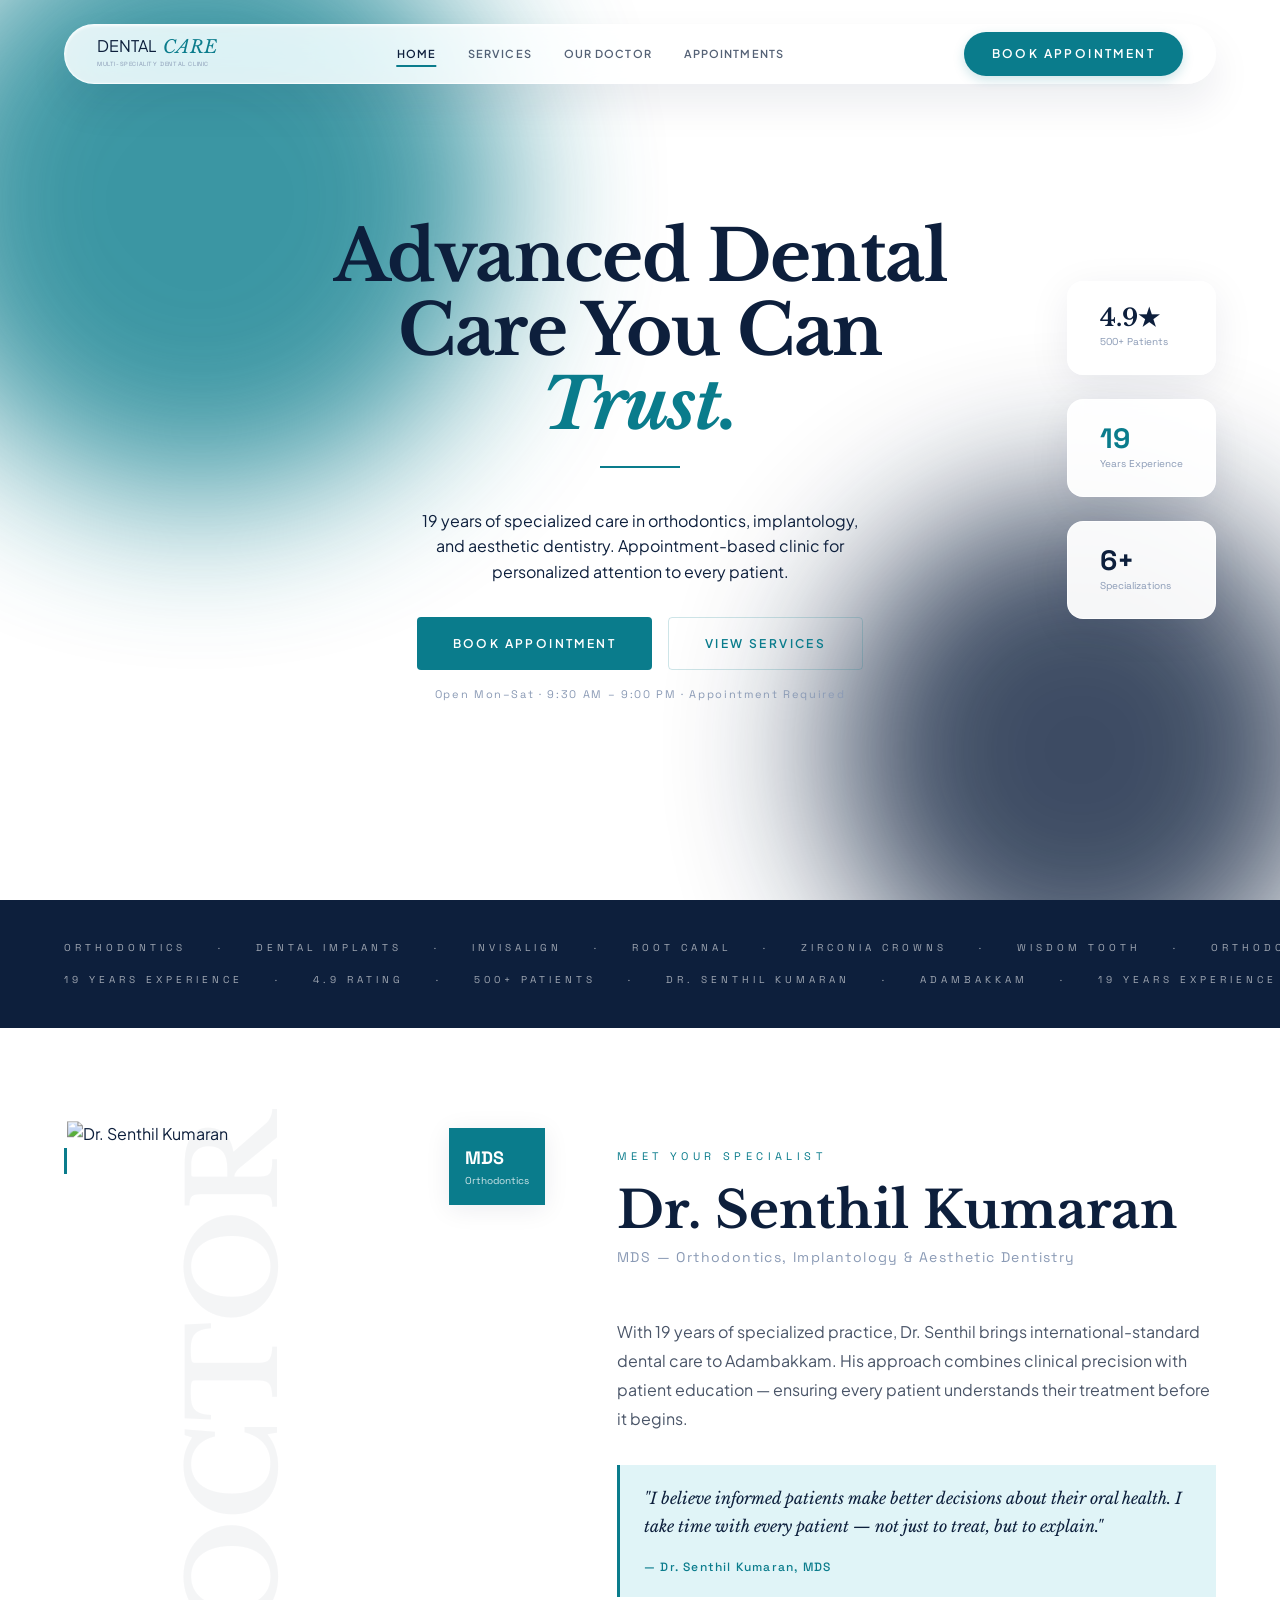
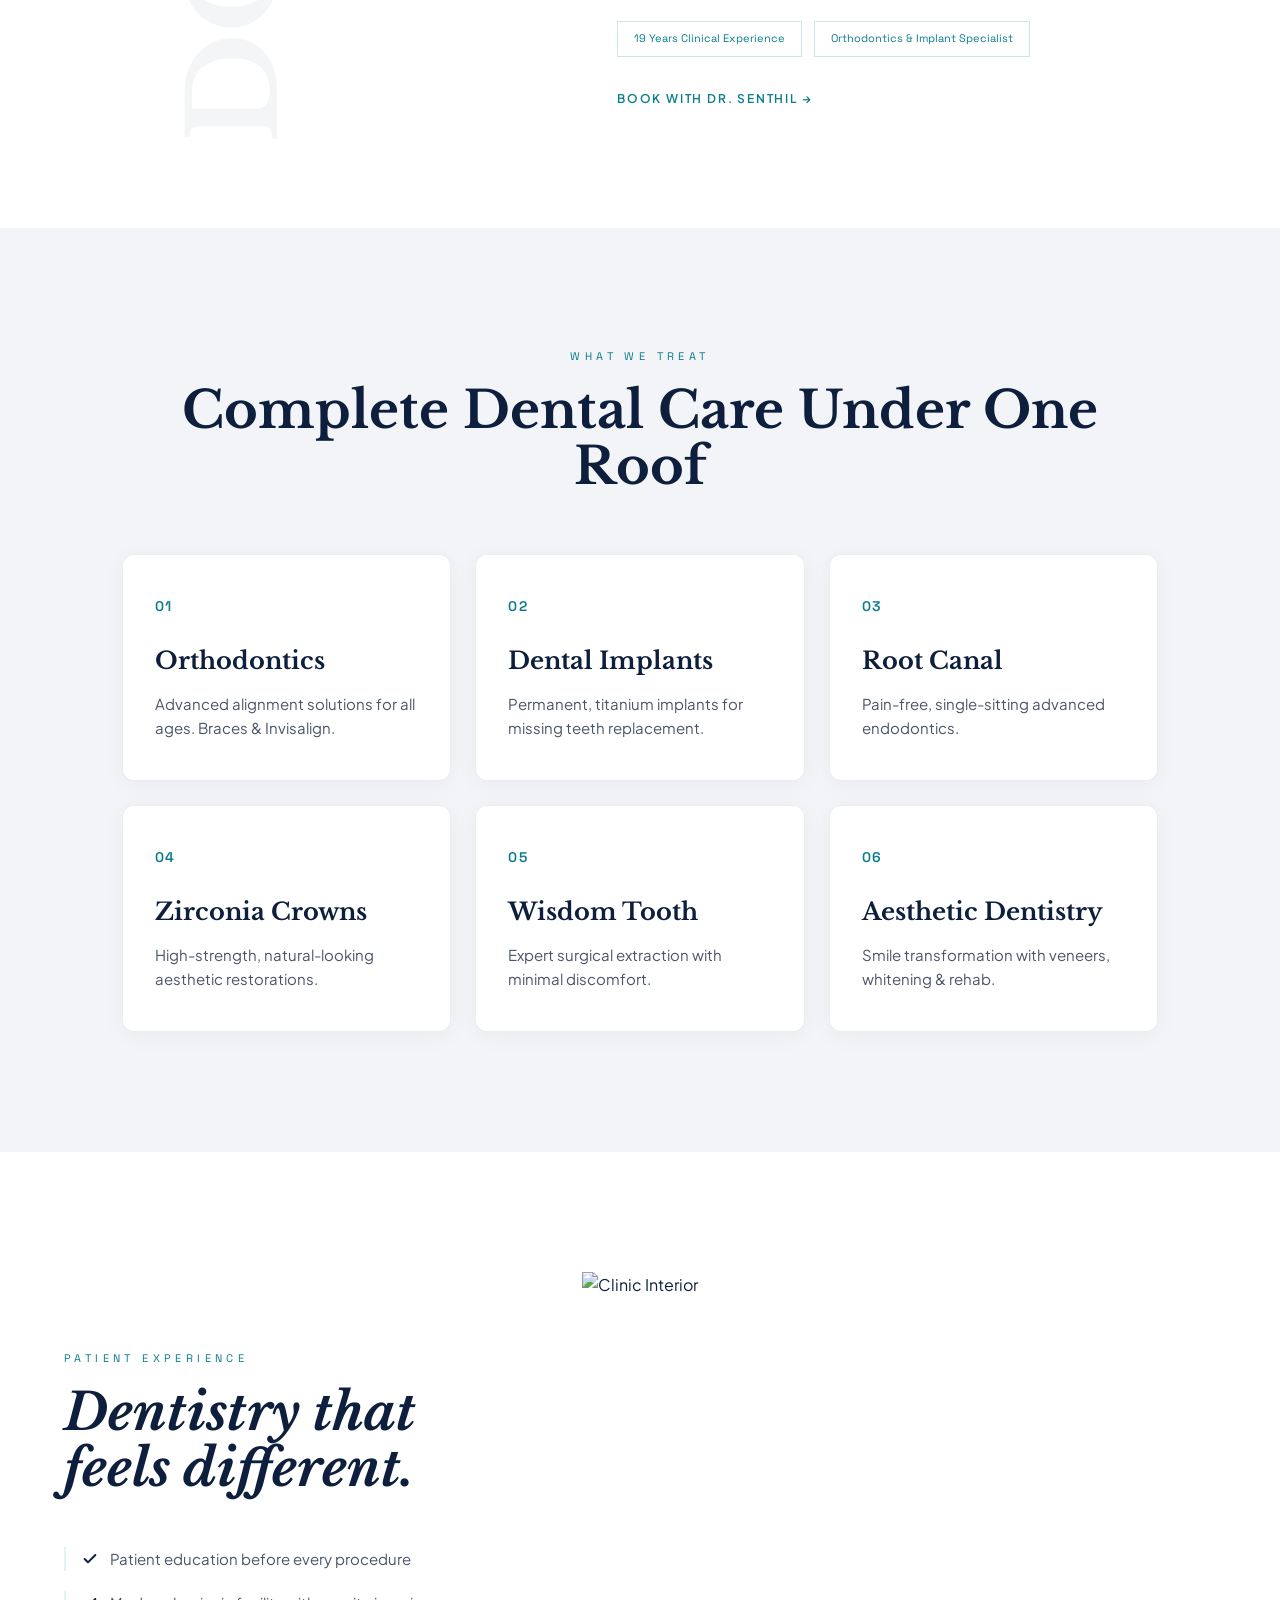
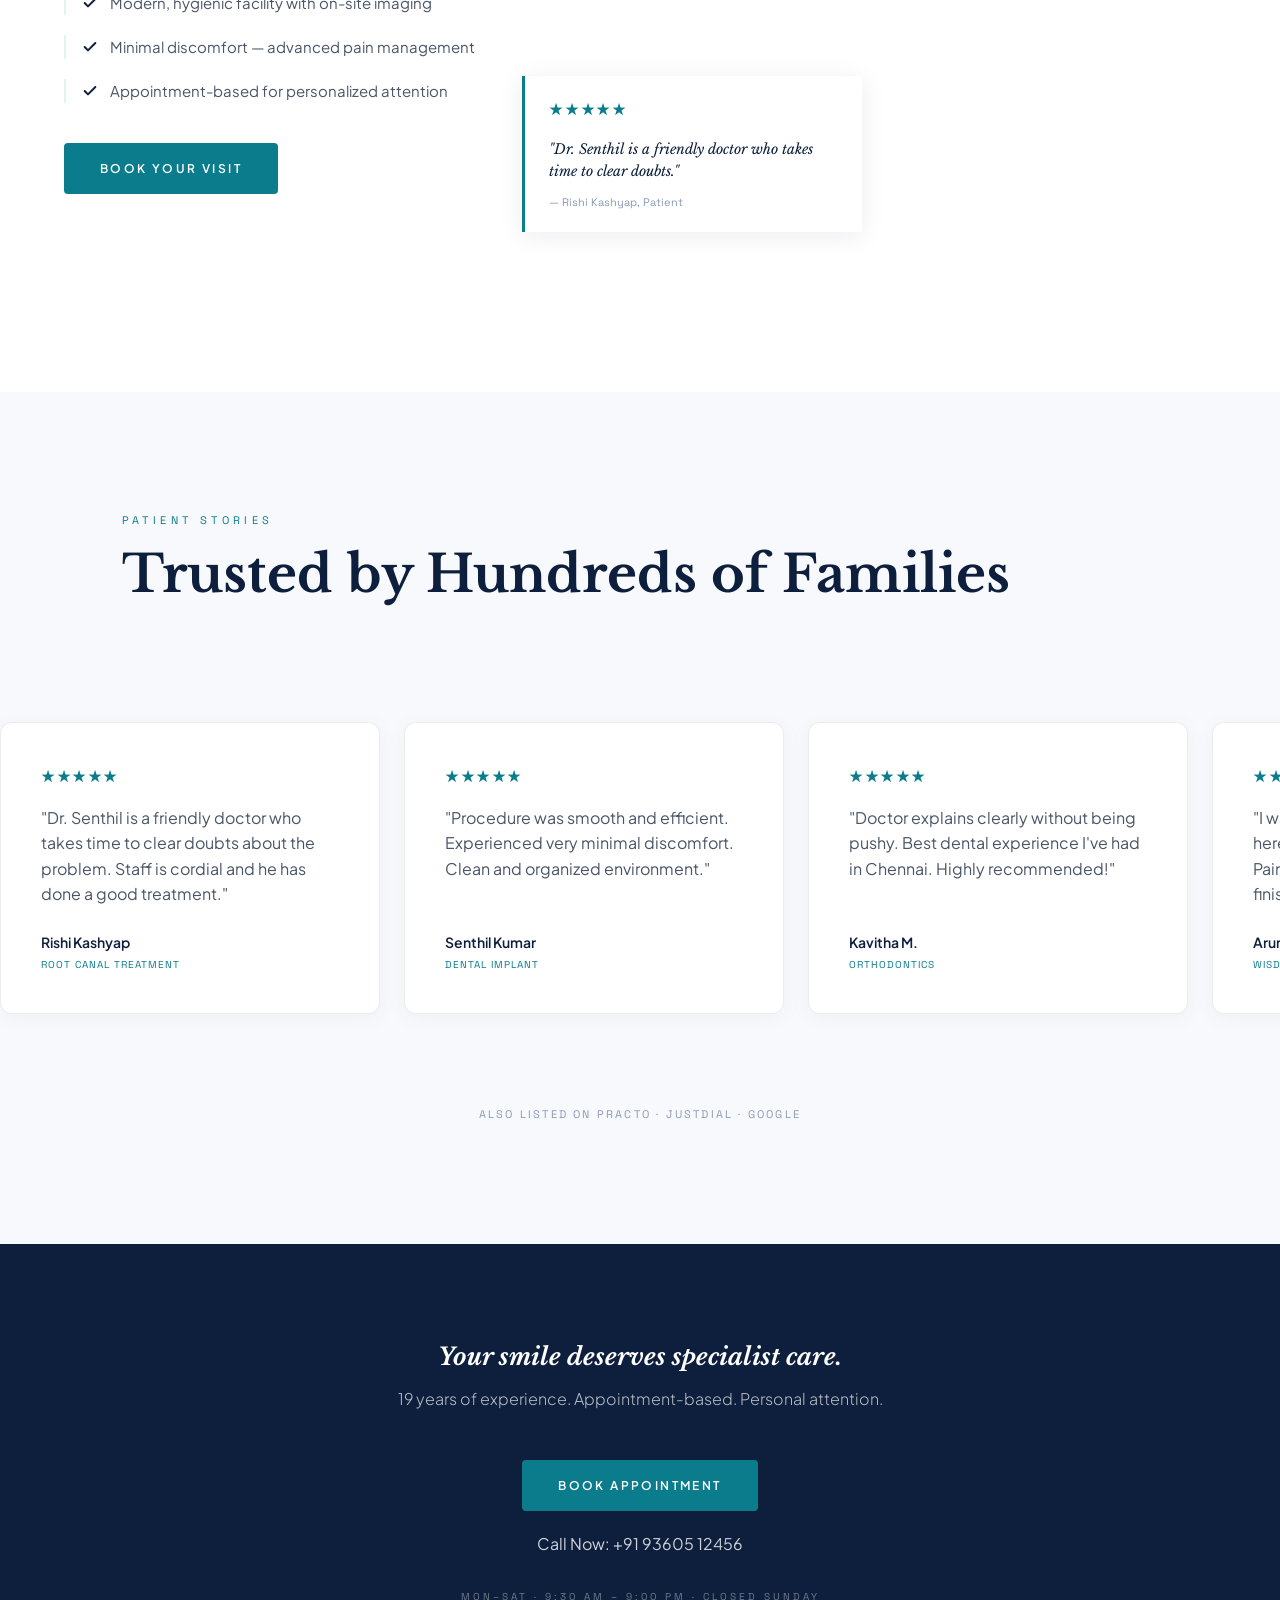
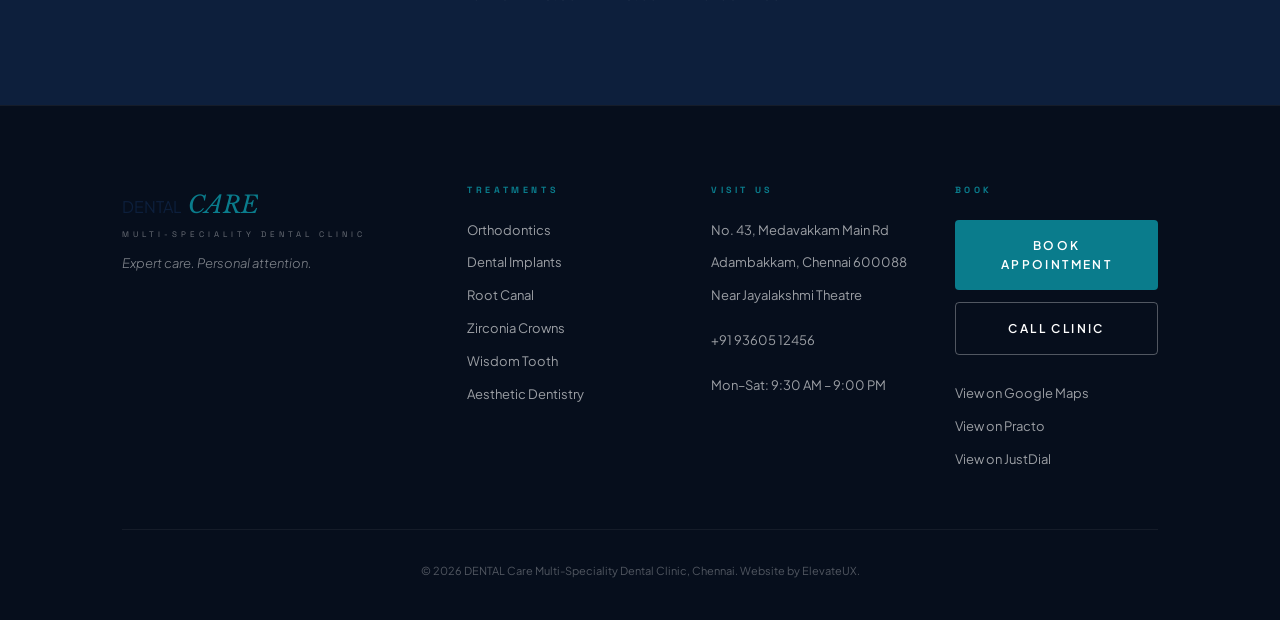
==== commit 80d9bae0: "Add files via upload" ====
--- a/index.html
+++ b/index.html
@@ -3,711 +3,413 @@
 <head>
     <meta charset="UTF-8">
     <meta name="viewport" content="width=device-width, initial-scale=1.0">
-    <title>Balaji Dental Centre | Ramanathapuram, Coimbatore</title>
-    <meta name="description" content="Balaji Dental Centre — trusted family and pediatric dental care in Ramanathapuram, Coimbatore. Specialising in Pediatric Dentistry, Root Canal Treatment, and Cavity Fillings. Dr. Menaka Manickaraj.">
-    <link rel="stylesheet" href="css/style.css">
+    <title>DENTAL Care | Multi-Speciality Dental Clinic, Adambakkam</title>
+    <meta name="description" content="Chennai's most trusted dental specialist. Dr. Senthil Kumaran brings 19 years of expertise in orthodontics and implantology to DENTAL Care Adambakkam.">
+    <link rel="stylesheet" href="css/style.css?v=15">
 </head>
 <body>
 
-<div class="mouse-follower"></div>
-
-<!-- NAV -->
-<nav class="navbar">
-    <a href="index.html" class="nav-brand">
-        <div class="nav-brand-title">
-            <span class="nav-brand-dental">BALAJI</span>
-            <span class="nav-brand-care">Dental</span>
-        </div>
-        <span class="nav-brand-sub">Dental Centre · Coimbatore</span>
-    </a>
-    <div class="nav-links">
-        <a href="index.html" class="active">Home</a>
+    <!-- NAVIGATION -->
+    <nav class="navbar">
+        <a href="index.html" class="nav-brand">
+            <div class="nav-brand-title">
+                <span class="nav-brand-DENTAL">DENTAL</span>
+                <span class="nav-brand-care">CARE</span>
+            </div>
+            <span class="nav-brand-sub">MULTI-SPECIALITY DENTAL CLINIC</span>
+        </a>
+        <div class="nav-links">
+            <a href="index.html" class="active">Home</a>
+            <a href="services.html">Services</a>
+            <a href="doctor.html">Our Doctor</a>
+            <a href="appointments.html">Appointments</a>
+        </div>
+        <div class="nav-right">
+            <a href="appointments.html" class="btn btn-primary btn-sm">Book Appointment</a>
+        </div>
+        <div class="hamburger">
+            <span></span><span></span><span></span>
+        </div>
+    </nav>
+
+    <!-- MOBILE MENU -->
+    <div class="mobile-menu-overlay">
+        <a href="index.html">Home</a>
         <a href="services.html">Services</a>
-        <a href="doctors.html">Our Doctor</a>
-        <a href="contact.html">Contact</a>
+        <a href="doctor.html">Our Doctor</a>
+        <a href="appointments.html">Appointments</a>
     </div>
-    <div class="nav-right">
-        <a href="contact.html" class="btn btn-primary btn-sm">Book Appointment</a>
-    </div>
-    <button class="hamburger" aria-label="Menu">
-        <span></span><span></span><span></span>
-    </button>
-</nav>
-
-<!-- MOBILE MENU -->
-<div class="mobile-menu-overlay">
-    <button class="mobile-menu-close">✕</button>
-    <a href="index.html">Home</a>
-    <a href="services.html">Services</a>
-    <a href="doctors.html">Our Doctor</a>
-    <a href="contact.html">Contact</a>
-</div>
-
-<!-- HERO -->
-<section class="hero">
-    <div class="hero-left">
-        <div class="hero-eyebrow">
-            <span class="section-label">Ramanathapuram · Coimbatore</span>
-        </div>
-        <h1 class="hero-headline">
-            <span class="clip-wrap"><span class="clip-up">Dentistry that</span></span>
-            <span class="clip-wrap"><span class="clip-up" style="transition-delay:.12s"><em>children</em> trust</span></span>
-            <span class="clip-wrap"><span class="clip-up" style="transition-delay:.24s">& families love.</span></span>
-        </h1>
-        <p class="hero-subline fade-in-up delay-300">Balaji Dental Centre brings calm, joyful dental care to Coimbatore families — with soothing music, soft lighting, and a specialist in pediatric dentistry who makes every visit easy.</p>
-        <div class="hero-actions fade-in-up delay-400">
-            <a href="contact.html" class="btn btn-primary btn-lg">Book Free Consult</a>
-            <a href="services.html" class="btn btn-outline btn-lg">View Treatments</a>
-        </div>
-    </div>
-    <div class="hero-right">
-        <div class="hero-tools-scene">
-
-            <!-- decorative orbit rings -->
-            <div class="orbit-ring orbit-ring-sm"></div>
-            <div class="orbit-ring orbit-ring-md"></div>
-            <div class="orbit-ring orbit-ring-lg"></div>
-
-            <!-- ── CENTRAL MOLAR TOOTH ── -->
-            <div class="hero-tooth-center">
-                <svg width="88" height="108" viewBox="0 0 80 100" fill="none" xmlns="http://www.w3.org/2000/svg">
-                    <!-- main crown + roots -->
-                    <path d="M40 10 C52 6 67 13 68 30 C69 44 62 52 58 58 C55 63 54 71 53 81 C52 89 48 94 44 94 C42 94 40 88 40 82 C40 88 38 94 36 94 C32 94 28 89 27 81 C26 71 25 63 22 58 C18 52 11 44 12 30 C13 13 28 6 40 10Z"
-                          stroke="#c9963a" stroke-width="2" stroke-linejoin="round" fill="rgba(201,150,58,0.06)"/>
-                    <!-- cusp bumps -->
-                    <path d="M13 32 Q21 18 30 27 Q35 14 40 25 Q45 14 50 27 Q59 18 67 32"
-                          stroke="#c9963a" stroke-width="1.5" stroke-linecap="round" fill="none" opacity="0.55"/>
-                    <!-- root divider -->
-                    <path d="M37 72 Q38.5 80 40 84 Q41.5 80 43 72"
-                          stroke="#c9963a" stroke-width="1" stroke-linecap="round" fill="none" opacity="0.4"/>
-                    <!-- inner shine lines -->
-                    <path d="M26 34 Q31 26 37 31" stroke="#c9963a" stroke-width="1" stroke-linecap="round" fill="none" opacity="0.3"/>
-                </svg>
-            </div>
-
-            <!-- ── ORBIT A: DENTAL MIRROR (CW, r=140) ── -->
-            <div class="o-wrap" style="--dur:13s; --r:140px; --delay:0s">
-                <div class="o-arm">
-                    <div class="o-icon-center">
-                        <svg width="30" height="76" viewBox="0 0 30 76" fill="none" xmlns="http://www.w3.org/2000/svg">
-                            <!-- handle -->
-                            <rect x="12" y="6" width="6" height="46" rx="3" stroke="#c9963a" stroke-width="1.5"/>
-                            <!-- neck connector -->
-                            <line x1="15" y1="52" x2="15" y2="57" stroke="#c9963a" stroke-width="2" stroke-linecap="round"/>
-                            <!-- mirror disc -->
-                            <circle cx="15" cy="67" r="9" stroke="#c9963a" stroke-width="1.5" fill="rgba(201,150,58,0.08)"/>
-                            <!-- reflection glint -->
-                            <path d="M10 63 Q12 61 14 63" stroke="#c9963a" stroke-width="1" stroke-linecap="round" opacity="0.5"/>
-                        </svg>
-                    </div>
-                </div>
-            </div>
-
-            <!-- ── ORBIT B: DENTAL EXPLORER (CCW, r=180) ── -->
-            <div class="o-wrap ccw" style="--dur:9s; --r:180px; --delay:-2s">
-                <div class="o-arm">
-                    <div class="o-icon-center">
-                        <svg width="26" height="88" viewBox="0 0 26 88" fill="none" xmlns="http://www.w3.org/2000/svg">
-                            <!-- handle body (knurled grip shape) -->
-                            <path d="M9 6 Q11 4 15 4 Q17 4 17 6 L17 52 Q17 54 15 55 L11 55 Q9 54 9 52 Z"
-                                  stroke="#c9963a" stroke-width="1.5" stroke-linejoin="round" fill="rgba(201,150,58,0.05)"/>
-                            <!-- knurl detail lines -->
-                            <line x1="9" y1="18" x2="17" y2="18" stroke="#c9963a" stroke-width="0.75" opacity="0.4"/>
-                            <line x1="9" y1="26" x2="17" y2="26" stroke="#c9963a" stroke-width="0.75" opacity="0.4"/>
-                            <line x1="9" y1="34" x2="17" y2="34" stroke="#c9963a" stroke-width="0.75" opacity="0.4"/>
-                            <line x1="9" y1="42" x2="17" y2="42" stroke="#c9963a" stroke-width="0.75" opacity="0.4"/>
-                            <!-- probe shaft -->
-                            <path d="M13 55 Q13 68 9 78 Q6 86 11 88"
-                                  stroke="#c9963a" stroke-width="1.5" stroke-linecap="round" fill="none"/>
-                        </svg>
-                    </div>
-                </div>
-            </div>
-
-            <!-- ── ORBIT C: SYRINGE (CW, r=222) ── -->
-            <div class="o-wrap" style="--dur:17s; --r:222px; --delay:-6s">
-                <div class="o-arm">
-                    <div class="o-icon-center">
-                        <svg width="32" height="96" viewBox="0 0 32 96" fill="none" xmlns="http://www.w3.org/2000/svg">
-                            <!-- plunger handle bar -->
-                            <line x1="5" y1="14" x2="27" y2="14" stroke="#c9963a" stroke-width="2" stroke-linecap="round"/>
-                            <!-- plunger rod -->
-                            <line x1="16" y1="14" x2="16" y2="22" stroke="#c9963a" stroke-width="1.5" stroke-linecap="round"/>
-                            <!-- barrel -->
-                            <rect x="8" y="22" width="16" height="50" rx="4" stroke="#c9963a" stroke-width="1.5" fill="rgba(201,150,58,0.06)"/>
-                            <!-- graduation marks -->
-                            <line x1="8" y1="34" x2="12" y2="34" stroke="#c9963a" stroke-width="1" opacity="0.45"/>
-                            <line x1="8" y1="44" x2="12" y2="44" stroke="#c9963a" stroke-width="1" opacity="0.45"/>
-                            <line x1="8" y1="54" x2="12" y2="54" stroke="#c9963a" stroke-width="1" opacity="0.45"/>
-                            <line x1="8" y1="64" x2="12" y2="64" stroke="#c9963a" stroke-width="1" opacity="0.45"/>
-                            <!-- thumb rings -->
-                            <circle cx="5"  cy="62" r="4" stroke="#c9963a" stroke-width="1.5" fill="none"/>
-                            <circle cx="27" cy="62" r="4" stroke="#c9963a" stroke-width="1.5" fill="none"/>
-                            <!-- nozzle taper -->
-                            <path d="M10 72 L22 72 L19 78 L13 78 Z" stroke="#c9963a" stroke-width="1.5" stroke-linejoin="round" fill="rgba(201,150,58,0.06)"/>
-                            <!-- needle -->
-                            <line x1="16" y1="78" x2="16" y2="95" stroke="#c9963a" stroke-width="1.5" stroke-linecap="round"/>
-                        </svg>
-                    </div>
-                </div>
-            </div>
-
-            <!-- ── ORBIT D: SMALL TOOTH (CCW, r=260) ── -->
-            <div class="o-wrap ccw" style="--dur:22s; --r:260px; --delay:-10s">
-                <div class="o-arm">
-                    <div class="o-icon-center">
-                        <svg width="36" height="48" viewBox="0 0 36 48" fill="none" xmlns="http://www.w3.org/2000/svg">
-                            <!-- incisor shape -->
-                            <path d="M18 5 C24 3 32 7 32 17 C32 26 27 31 24 35 C22 38 20 44 18 47 C16 44 14 38 12 35 C9 31 4 26 4 17 C4 7 12 3 18 5Z"
-                                  stroke="#c9963a" stroke-width="1.5" stroke-linejoin="round" fill="rgba(201,150,58,0.07)"/>
-                            <path d="M5 19 Q11 11 18 16 Q25 11 31 19" stroke="#c9963a" stroke-width="1" stroke-linecap="round" fill="none" opacity="0.5"/>
-                        </svg>
-                    </div>
-                </div>
-            </div>
-
-            <!-- ── FLOATING: TOOTHBRUSH (bottom-left corner) ── -->
-            <div class="tool-float-accent" style="bottom:12%;left:8%;--fdur:4.2s;--fdelay:0s;--frot:-30deg">
-                <svg width="26" height="104" viewBox="0 0 26 104" fill="none" xmlns="http://www.w3.org/2000/svg">
-                    <!-- bristle head -->
-                    <rect x="4" y="4" width="18" height="34" rx="5" stroke="#c9963a" stroke-width="1.5" fill="rgba(201,150,58,0.06)"/>
-                    <!-- bristle lines -->
-                    <line x1="9"  y1="9"  x2="9"  y2="32" stroke="#c9963a" stroke-width="1" opacity="0.55"/>
-                    <line x1="13" y1="9"  x2="13" y2="32" stroke="#c9963a" stroke-width="1" opacity="0.55"/>
-                    <line x1="17" y1="9"  x2="17" y2="32" stroke="#c9963a" stroke-width="1" opacity="0.55"/>
-                    <!-- neck -->
-                    <path d="M9 38 Q8 42 9 46 L17 46 Q18 42 17 38" stroke="#c9963a" stroke-width="1.5" fill="none" stroke-linecap="round"/>
-                    <!-- handle -->
-                    <rect x="9" y="46" width="8" height="54" rx="4" stroke="#c9963a" stroke-width="1.5" fill="rgba(201,150,58,0.05)"/>
-                    <!-- handle detail -->
-                    <line x1="9" y1="68" x2="17" y2="68" stroke="#c9963a" stroke-width="0.75" opacity="0.4"/>
-                    <line x1="9" y1="80" x2="17" y2="80" stroke="#c9963a" stroke-width="0.75" opacity="0.4"/>
-                </svg>
-            </div>
-
-            <!-- ── FLOATING: TOOTH (top-right accent) ── -->
-            <div class="tool-float-accent" style="top:10%;right:10%;--fdur:5s;--fdelay:-1.5s;--frot:18deg">
-                <svg width="40" height="52" viewBox="0 0 40 52" fill="none" xmlns="http://www.w3.org/2000/svg">
-                    <path d="M20 6 C27 3 36 8 36 20 C36 30 30 36 27 40 C25 44 22 49 20 52 C18 49 15 44 13 40 C10 36 4 30 4 20 C4 8 13 3 20 6Z"
-                          stroke="#c9963a" stroke-width="1.5" stroke-linejoin="round" fill="rgba(201,150,58,0.06)"/>
-                    <path d="M5 22 Q12 13 20 19 Q28 13 35 22" stroke="#c9963a" stroke-width="1" stroke-linecap="round" fill="none" opacity="0.45"/>
-                </svg>
-            </div>
-
-            <!-- ── SPARKLES ── -->
-            <div class="sparkle cross" style="top:18%;left:14%;--sdur:2.8s;--sdelay:0s"></div>
-            <div class="sparkle large" style="top:28%;right:16%;--sdur:3.2s;--sdelay:.6s"></div>
-            <div class="sparkle cross" style="bottom:30%;left:20%;--sdur:2.4s;--sdelay:1.2s"></div>
-            <div class="sparkle"       style="top:60%;right:22%;--sdur:3.6s;--sdelay:.3s"></div>
-            <div class="sparkle large" style="bottom:18%;right:14%;--sdur:2.6s;--sdelay:1.8s"></div>
-            <div class="sparkle cross" style="top:12%;right:32%;--sdur:3s;--sdelay:.9s"></div>
-            <div class="sparkle"       style="bottom:40%;left:8%;--sdur:2.2s;--sdelay:2.1s"></div>
-
-        </div>
-    </div>
-    <div class="hero-bottom">
-        <div class="hero-stat">
-            <div class="hero-stat-num"><span data-target="4.8" data-suffix="★">4.8★</span></div>
-            <div class="hero-stat-label">Google Rating</div>
-        </div>
-        <div class="hero-stat-divider"></div>
-        <div class="hero-stat">
-            <div class="hero-stat-num"><span data-target="3500" data-suffix="+">3500+</span></div>
-            <div class="hero-stat-label">Happy Patients</div>
-        </div>
-        <div class="hero-stat-divider"></div>
-        <div class="hero-stat">
-            <div class="hero-stat-num"><span data-target="10" data-suffix="+">10+</span></div>
-            <div class="hero-stat-label">Years of Care</div>
-        </div>
-        <div class="hero-stat-divider"></div>
-        <div class="hero-stat">
-            <div class="hero-stat-num">Kid<span style="color:var(--gold)">✓</span></div>
-            <div class="hero-stat-label">Friendly Clinic</div>
-        </div>
-    </div>
-</section>
-
-<!-- MARQUEE -->
-<div class="marquee-strip">
-    <div class="marquee-track">
-        <div class="marquee-inner">
-            <div class="marquee-item"><span>Pediatric Dentistry</span><div class="dot"></div></div>
-            <div class="marquee-item"><span>Root Canal Treatment</span><div class="dot"></div></div>
-            <div class="marquee-item"><span>Cavity Fillings</span><div class="dot"></div></div>
-            <div class="marquee-item"><span>Teeth Whitening</span><div class="dot"></div></div>
-            <div class="marquee-item"><span>Dental Implants</span><div class="dot"></div></div>
-            <div class="marquee-item"><span>Orthodontics</span><div class="dot"></div></div>
-            <div class="marquee-item"><span>Music &amp; Lighting Ambience</span><div class="dot"></div></div>
-            <div class="marquee-item"><span>Kid-Friendly Care</span><div class="dot"></div></div>
-            <div class="marquee-item"><span>Pain-Free Treatment</span><div class="dot"></div></div>
-            <div class="marquee-item"><span>Family Dental Clinic</span><div class="dot"></div></div>
-        </div>
-    </div>
-</div>
-
-<!-- ABOUT — FULL-BLEED DARK -->
-<section class="about-dark">
-    <div class="container">
-        <div class="about-dark-inner">
-            <div class="about-dark-image fade-in-up">
-                <div class="about-dark-image-inner">
-                    <img src="https://placehold.co/600x750/1a4232/c9963a?text=Balaji+Dental+Centre" alt="Balaji Dental Centre interior">
-                </div>
-                <div class="about-gold-frame"></div>
-            </div>
-            <div class="about-dark-content fade-in-up delay-200">
-                <div class="section-label">About the Clinic</div>
-                <h2 class="about-headline">Calm surroundings.<br><em>Confident smiles.</em></h2>
-                <p class="about-body">Balaji Dental Centre was built with one belief: a relaxed patient heals better. That is why our clinic in Ramanathapuram, Coimbatore runs with soft ambient lighting and curated background music — turning what most people dread into something genuinely calm.</p>
-                <p class="about-body" style="margin-top:-24px;">We specialise in pediatric dentistry, root canal treatment, and cavity fillings, and serve the full spectrum of family dental needs. Dr. Menaka Manickaraj leads the clinic with a precise, gentle approach that parents and children alike trust.</p>
-                <div class="about-stats">
-                    <div class="about-stat">
-                        <div class="about-stat-num"><span data-target="4.8" data-suffix="★">4.8★</span></div>
-                        <div class="about-stat-label">Google Rating</div>
-                    </div>
-                    <div class="about-stat">
-                        <div class="about-stat-num"><span data-target="3500" data-suffix="+">3500+</span></div>
-                        <div class="about-stat-label">Patients</div>
-                    </div>
-                    <div class="about-stat">
-                        <div class="about-stat-num"><span data-target="10" data-suffix="+">10+</span></div>
-                        <div class="about-stat-label">Years Active</div>
-                    </div>
-                </div>
-            </div>
-        </div>
-    </div>
-</section>
-
-<!-- SERVICES -->
-<section class="services-section">
-    <div class="container">
-        <div class="services-header">
-            <div>
-                <div class="section-label fade-in-up">Our Treatments</div>
-                <h2 class="services-headline fade-in-up delay-100">Care for every<br><em>age and need.</em></h2>
-            </div>
-            <a href="services.html" class="btn btn-outline fade-in-up delay-200">All Treatments →</a>
-        </div>
-        <div class="services-grid">
-
-            <div class="service-card fade-in-up">
-                <div class="service-icon">
-                    <svg viewBox="0 0 36 36" fill="none" stroke="#c9963a" stroke-width="1.5" stroke-linecap="round" stroke-linejoin="round">
-                        <circle cx="18" cy="14" r="6"/>
-                        <path d="M10 30 Q10 22 18 22 Q26 22 26 30"/>
-                        <path d="M14 10 Q18 7 22 10" opacity=".4"/>
-                    </svg>
-                </div>
-                <div class="service-num-label">01 / Kids</div>
-                <div class="service-card-title">Pediatric Dentistry</div>
-                <p class="service-card-desc">Gentle, playful dental care designed for children of all ages. We use music, soft lighting, and a calm approach to make kids feel safe — and parents feel relieved.</p>
-                <div class="service-card-price">Consultation from ₹200</div>
-                <a href="services.html" class="service-card-link">Learn more <svg viewBox="0 0 14 14" fill="none" stroke="currentColor" stroke-width="1.5"><path d="M2 7h10M8 3l4 4-4 4"/></svg></a>
-            </div>
-
-            <div class="service-card fade-in-up delay-100">
-                <div class="service-icon">
-                    <svg viewBox="0 0 36 36" fill="none" stroke="#c9963a" stroke-width="1.5" stroke-linecap="round">
-                        <path d="M18 4 C24 4 29 9 28 16 C27 22 24 27 18 30 C12 27 9 22 8 16 C7 9 12 4 18 4Z"/>
-                        <path d="M18 10 C21 10 23 13 22.5 17 C22 20 20 23 18 24 C16 23 14 20 13.5 17 C13 13 15 10 18 10Z" opacity=".4"/>
-                    </svg>
-                </div>
-                <div class="service-num-label">02 / Endodontics</div>
-                <div class="service-card-title">Root Canal Treatment</div>
-                <p class="service-card-desc">Single-sitting RCT using rotary endodontics. Fast, virtually painless, and completed in one visit — with a crown fitting included.</p>
-                <div class="service-card-price">From ₹3,500</div>
-                <a href="services.html" class="service-card-link">Learn more <svg viewBox="0 0 14 14" fill="none" stroke="currentColor" stroke-width="1.5"><path d="M2 7h10M8 3l4 4-4 4"/></svg></a>
-            </div>
-
-            <div class="service-card fade-in-up delay-200">
-                <div class="service-icon">
-                    <svg viewBox="0 0 36 36" fill="none" stroke="#c9963a" stroke-width="1.5" stroke-linecap="round">
-                        <rect x="10" y="10" width="16" height="16" rx="3"/>
-                        <path d="M14 18 h8 M18 14 v8" opacity=".5"/>
-                    </svg>
-                </div>
-                <div class="service-num-label">03 / Restorative</div>
-                <div class="service-card-title">Cavity Fillings</div>
-                <p class="service-card-desc">Tooth-coloured composite and GIC fillings that blend naturally. Quick, durable, and done with care — for both kids and adults.</p>
-                <div class="service-card-price">From ₹500</div>
-                <a href="services.html" class="service-card-link">Learn more <svg viewBox="0 0 14 14" fill="none" stroke="currentColor" stroke-width="1.5"><path d="M2 7h10M8 3l4 4-4 4"/></svg></a>
-            </div>
-
-            <div class="service-card fade-in-up">
-                <div class="service-icon">
-                    <svg viewBox="0 0 36 36" fill="none" stroke="#c9963a" stroke-width="1.5" stroke-linecap="round">
-                        <circle cx="18" cy="16" r="9"/>
-                        <path d="M12 16 Q18 11 24 16" opacity=".5"/>
-                        <path d="M14 20 Q18 24 22 20"/>
-                        <path d="M18 7 L18 4 M25 9 L27 7 M11 9 L9 7"/>
-                    </svg>
-                </div>
-                <div class="service-num-label">04 / Cosmetic</div>
-                <div class="service-card-title">Teeth Whitening</div>
-                <p class="service-card-desc">Professional in-clinic whitening using enamel-safe products. Noticeable results in a single session without sensitivity.</p>
-                <div class="service-card-price">From ₹3,000</div>
-                <a href="services.html" class="service-card-link">Learn more <svg viewBox="0 0 14 14" fill="none" stroke="currentColor" stroke-width="1.5"><path d="M2 7h10M8 3l4 4-4 4"/></svg></a>
-            </div>
-
-            <div class="service-card fade-in-up delay-100">
-                <div class="service-icon">
-                    <svg viewBox="0 0 36 36" fill="none" stroke="#c9963a" stroke-width="1.5" stroke-linecap="round">
-                        <rect x="14" y="4" width="8" height="14" rx="4"/>
-                        <path d="M12 18 L10 32 M24 18 L26 32"/>
-                        <path d="M10 32 L26 32"/>
-                        <path d="M18 18 L18 32" opacity=".4"/>
-                    </svg>
-                </div>
-                <div class="service-num-label">05 / Implantology</div>
-                <div class="service-card-title">Dental Implants</div>
-                <p class="service-card-desc">Permanent titanium implants that fuse naturally with your jawbone — restoring full function, feel, and appearance.</p>
-                <div class="service-card-price">From ₹15,000</div>
-                <a href="services.html" class="service-card-link">Learn more <svg viewBox="0 0 14 14" fill="none" stroke="currentColor" stroke-width="1.5"><path d="M2 7h10M8 3l4 4-4 4"/></svg></a>
-            </div>
-
-            <div class="service-card fade-in-up delay-200">
-                <div class="service-icon">
-                    <svg viewBox="0 0 36 36" fill="none" stroke="#c9963a" stroke-width="1.5" stroke-linecap="round">
-                        <path d="M7 18 Q10 8 18 6 Q26 8 29 18"/>
-                        <path d="M9 22 Q12 28 18 30 Q24 28 27 22"/>
-                        <path d="M7 18 Q8 22 9 22 M29 18 Q28 22 27 22"/>
-                    </svg>
-                </div>
-                <div class="service-num-label">06 / Orthodontics</div>
-                <div class="service-card-title">Braces &amp; Alignment</div>
-                <p class="service-card-desc">Metal and ceramic braces for children and adults. We create alignment plans that fit your lifestyle and deliver lasting results.</p>
-                <div class="service-card-price">From ₹18,000</div>
-                <a href="services.html" class="service-card-link">Learn more <svg viewBox="0 0 14 14" fill="none" stroke="currentColor" stroke-width="1.5"><path d="M2 7h10M8 3l4 4-4 4"/></svg></a>
-            </div>
-
-        </div>
-    </div>
-</section>
-
-<!-- TREATMENT ESTIMATOR -->
-<section class="estimator-section">
-    <div class="container">
-        <div class="estimator-inner">
-            <div>
-                <div class="section-label fade-in-up">Cost Estimator</div>
-                <h2 class="estimator-headline fade-in-up delay-100">What will your<br><em>treatment cost?</em></h2>
-                <p class="estimator-sub fade-in-up delay-200">Select a treatment to get a rough cost range. Actual pricing is confirmed at consultation — always transparent, never surprising.</p>
-                <div class="treatment-pills fade-in-up delay-300">
-                    <button class="treatment-pill" data-treatment="pediatric">Pediatric Dentistry</button>
-                    <button class="treatment-pill" data-treatment="rct">Root Canal</button>
-                    <button class="treatment-pill" data-treatment="filling">Cavity Filling</button>
-                    <button class="treatment-pill" data-treatment="whitening">Whitening</button>
-                    <button class="treatment-pill" data-treatment="implants">Implants</button>
-                    <button class="treatment-pill" data-treatment="braces">Braces</button>
-                </div>
-            </div>
-            <div class="estimator-result fade-in-up delay-200">
-                <div class="estimator-result-name">Pediatric Dentistry</div>
-                <div class="estimator-price-range">₹200 – ₹2,000</div>
-                <div class="estimator-price-note">Indicative range · Final quote at consult</div>
-                <div class="estimator-meta">
-                    <div class="estimator-row">
-                        <span class="estimator-row-label">Estimated Duration</span>
-                        <span class="estimator-row-val estimator-time-val">1 visit</span>
-                    </div>
-                    <div class="complexity-bar-wrap">
-                        <div class="complexity-bar-label">
-                            <span>Procedure Complexity</span>
-                            <span>15%</span>
-                        </div>
-                        <div class="complexity-bar-track">
-                            <div class="complexity-bar-fill" style="width:15%"></div>
-                        </div>
-                    </div>
-                    <div class="estimator-cta">
-                        <a href="contact.html" class="btn btn-primary" style="width:100%;justify-content:center;">Book a Consultation →</a>
-                    </div>
-                </div>
-            </div>
-        </div>
-    </div>
-</section>
-
-<!-- BEFORE / AFTER -->
-<section class="cases-section">
-    <div class="container">
-        <div class="cases-header">
-            <div>
-                <div class="section-label fade-in-up">Patient Cases</div>
-                <h2 class="cases-headline fade-in-up delay-100">Before &amp; <em>After.</em></h2>
-            </div>
-            <div class="case-nav fade-in-up delay-200">
-                <button class="case-nav-btn prev" aria-label="Previous case">
-                    <svg viewBox="0 0 16 16" fill="none" stroke="currentColor" stroke-width="1.5"><path d="M10 3L5 8l5 5"/></svg>
-                </button>
-                <button class="case-nav-btn next" aria-label="Next case">
-                    <svg viewBox="0 0 16 16" fill="none" stroke="currentColor" stroke-width="1.5"><path d="M6 3l5 5-5 5"/></svg>
-                </button>
-            </div>
-        </div>
-        <div class="ba-slider fade-in-up">
-            <div class="ba-after">
-                <img src="https://placehold.co/1200x675/2a6048/fdf3e0?text=After+—+Restored+Smile" alt="After treatment">
-            </div>
-            <div class="ba-before">
-                <img src="https://placehold.co/1200x675/0d2b1f/c9963a?text=Before+Treatment" alt="Before treatment">
-            </div>
-            <div class="ba-handle">
-                <div class="ba-handle-grab">
-                    <svg viewBox="0 0 18 18" fill="none" stroke="currentColor" stroke-width="1.5"><path d="M6 4L2 9l4 5M12 4l4 5-4 5"/></svg>
-                </div>
-            </div>
-            <div class="ba-label-before">Before</div>
-            <div class="ba-label-after">After</div>
-        </div>
-        <div class="cases-meta fade-in-up">
-            <div class="case-title">Complete Smile Restoration</div>
-            <div class="case-treatment-tag">Cavity Fillings + Whitening</div>
-        </div>
-    </div>
-</section>
-
-<!-- DOCTOR -->
-<section class="doctors-section">
-    <div class="container">
-        <div class="section-label fade-in-up">Our Specialist</div>
-        <h2 class="services-headline fade-in-up delay-100" style="margin-bottom:48px">Meet the <em>doctor.</em></h2>
-        <div class="doctors-grid" style="grid-template-columns:55fr 45fr">
-
-            <div class="doctor-card fade-in-up">
-                <div class="doctor-card-image">
-                    <img src="https://placehold.co/700x470/1a4232/fdf3e0?text=Dr.+Menaka+Manickaraj" alt="Dr. Menaka Manickaraj">
-                </div>
-                <div class="doctor-card-body">
-                    <span class="doctor-specialty-tag">Pediatric Dentistry · Restorative</span>
-                    <div class="doctor-name">Dr. Menaka Manickaraj</div>
-                    <div class="doctor-qual">BDS, MDS — Pediatric &amp; Preventive Dentistry</div>
-                    <p class="doctor-bio">Dr. Menaka is the heart of Balaji Dental Centre — known equally for clinical precision and for making young patients feel completely at ease. She created the clinic's signature calm environment: soft music, warm lighting, and a gentle pace that works for children and anxious adults alike.</p>
-                    <div class="doctor-stats">
-                        <div class="doc-stat">
-                            <div class="doc-stat-num"><span data-target="10" data-suffix="+">10+</span></div>
-                            <div class="doc-stat-label">Years Exp.</div>
-                        </div>
-                        <div class="doc-stat">
-                            <div class="doc-stat-num"><span data-target="3500" data-suffix="+">3500+</span></div>
-                            <div class="doc-stat-label">Patients</div>
-                        </div>
-                    </div>
-                </div>
-            </div>
-
-            <div class="doctor-card fade-in-up delay-200" style="background:var(--forest);color:var(--white);transform:translateY(60px)">
-                <div class="doctor-card-body" style="padding:48px 36px">
-                    <div class="section-label" style="color:var(--gold)">The Balaji Experience</div>
-                    <h3 style="font-family:var(--font-display);font-size:28px;font-weight:300;color:var(--white);line-height:1.2;margin-bottom:20px">A dental visit that feels <em style="color:var(--gold)">different.</em></h3>
-                    <p style="font-size:14px;line-height:1.85;color:rgba(255,255,255,.65);font-weight:300;margin-bottom:28px">We built our clinic around one insight: most dental anxiety comes from the environment, not the procedure. So we changed the environment. Curated playlists, warm amber lighting, unhurried appointments — Balaji Dental Centre was designed to feel unlike any clinic you've visited before.</p>
-                    <div style="display:flex;flex-direction:column;gap:14px">
-                        <div style="display:flex;align-items:center;gap:12px">
-                            <span style="color:var(--gold);font-size:18px">♪</span>
-                            <span style="font-size:14px;color:rgba(255,255,255,.7)">Curated music — calm, background, never intrusive</span>
-                        </div>
-                        <div style="display:flex;align-items:center;gap:12px">
-                            <span style="color:var(--gold);font-size:18px">◎</span>
-                            <span style="font-size:14px;color:rgba(255,255,255,.7)">Warm amber lighting — clinical without being harsh</span>
-                        </div>
-                        <div style="display:flex;align-items:center;gap:12px">
-                            <span style="color:var(--gold);font-size:18px">★</span>
-                            <span style="font-size:14px;color:rgba(255,255,255,.7)">4.8-star rating on Google from verified patients</span>
-                        </div>
-                    </div>
-                </div>
-            </div>
-
-        </div>
-        <div style="text-align:center;margin-top:80px" class="fade-in-up">
-            <a href="doctors.html" class="btn btn-outline">Full Doctor Profile →</a>
-        </div>
-    </div>
-</section>
-
-<!-- TESTIMONIALS -->
-<section class="testimonials-section">
-    <div class="container">
-        <div class="testimonials-deck-layout">
-
-            <div class="testimonials-deck-left fade-in-up">
-                <div class="section-label">Patient Reviews · 4.8 ★ on Google</div>
-                <h2 class="testimonials-headline">What families in<br><em>Coimbatore say.</em></h2>
-                <p class="deck-counter"><span class="deck-counter-current">1</span> / <span class="deck-counter-total">6</span></p>
-                <div class="deck-controls">
-                    <button class="deck-btn deck-prev" aria-label="Previous review">
-                        <svg width="20" height="20" viewBox="0 0 20 20" fill="none" stroke="currentColor" stroke-width="1.5" stroke-linecap="round"><path d="M12 5L7 10l5 5"/></svg>
-                    </button>
-                    <div class="deck-dots"></div>
-                    <button class="deck-btn deck-next" aria-label="Next review">
-                        <svg width="20" height="20" viewBox="0 0 20 20" fill="none" stroke="currentColor" stroke-width="1.5" stroke-linecap="round"><path d="M8 5l5 5-5 5"/></svg>
-                    </button>
-                </div>
-            </div>
-
-            <div class="testimonials-deck-right fade-in-up delay-200">
-                <div class="testimonial-deck">
-
-                    <div class="testimonial-card" data-deck-pos="0">
-                        <div class="testimonial-stars"><span>★</span><span>★</span><span>★</span><span>★</span><span>★</span></div>
-                        <p class="testimonial-text">"My 6-year-old was terrified of dentists. Dr. Menaka had her laughing within five minutes. The music and soft lighting made the whole visit feel completely different. We won't go anywhere else."</p>
-                        <div class="testimonial-author">
-                            <div class="testimonial-avatar">P</div>
-                            <div>
-                                <div class="testimonial-name">Priya Krishnan</div>
-                                <div class="testimonial-loc">Ramanathapuram, Coimbatore</div>
-                            </div>
-                        </div>
-                    </div>
-
-                    <div class="testimonial-card" data-deck-pos="1">
-                        <div class="testimonial-stars"><span>★</span><span>★</span><span>★</span><span>★</span><span>★</span></div>
-                        <p class="testimonial-text">"Got a root canal here expecting the worst. It was done in a single visit, virtually painless, and the atmosphere was so calm I almost fell asleep. Dr. Menaka is exceptional."</p>
-                        <div class="testimonial-author">
-                            <div class="testimonial-avatar">R</div>
-                            <div>
-                                <div class="testimonial-name">Ramesh Babu</div>
-                                <div class="testimonial-loc">Coimbatore</div>
-                            </div>
-                        </div>
-                    </div>
-
-                    <div class="testimonial-card" data-deck-pos="2">
-                        <div class="testimonial-stars"><span>★</span><span>★</span><span>★</span><span>★</span><span>★</span></div>
-                        <p class="testimonial-text">"The clinic has a beautiful ambience — gentle music, nice lighting. It genuinely calms you down. My son's cavity filling took 20 minutes and he didn't even flinch. Highly recommended."</p>
-                        <div class="testimonial-author">
-                            <div class="testimonial-avatar">A</div>
-                            <div>
-                                <div class="testimonial-name">Amutha Selvam</div>
-                                <div class="testimonial-loc">Saravanampatti, Coimbatore</div>
-                            </div>
-                        </div>
-                    </div>
-
-                    <div class="testimonial-card" data-deck-pos="3">
-                        <div class="testimonial-stars"><span>★</span><span>★</span><span>★</span><span>★</span><span>★</span></div>
-                        <p class="testimonial-text">"Brought both my kids here for their first dental checkup. Dr. Menaka was so patient and gentle — she explained everything to them in a way they understood. No tears, no drama."</p>
-                        <div class="testimonial-author">
-                            <div class="testimonial-avatar">S</div>
-                            <div>
-                                <div class="testimonial-name">Suresh Natarajan</div>
-                                <div class="testimonial-loc">Peelamedu, Coimbatore</div>
-                            </div>
-                        </div>
-                    </div>
-
-                    <div class="testimonial-card" data-deck-pos="4">
-                        <div class="testimonial-stars"><span>★</span><span>★</span><span>★</span><span>★</span><span>★</span></div>
-                        <p class="testimonial-text">"Had three cavities filled in one appointment. The doctor was efficient and thorough, the staff were warm and helpful. The music in the background genuinely helped me stay relaxed. Five stars."</p>
-                        <div class="testimonial-author">
-                            <div class="testimonial-avatar">K</div>
-                            <div>
-                                <div class="testimonial-name">Kavitha Rajan</div>
-                                <div class="testimonial-loc">Ganapathy, Coimbatore</div>
-                            </div>
-                        </div>
-                    </div>
-
-                    <div class="testimonial-card" data-deck-pos="5">
-                        <div class="testimonial-stars"><span>★</span><span>★</span><span>★</span><span>★</span><span>★</span></div>
-                        <p class="testimonial-text">"Best dental clinic in Coimbatore for children, without question. The environment is purpose-built for nervous patients. Dr. Menaka's care for her young patients is evident in every interaction."</p>
-                        <div class="testimonial-author">
-                            <div class="testimonial-avatar">V</div>
-                            <div>
-                                <div class="testimonial-name">Vijayalakshmi M.</div>
-                                <div class="testimonial-loc">RS Puram, Coimbatore</div>
-                            </div>
-                        </div>
-                    </div>
-
-                </div>
-            </div>
-
-        </div>
-    </div>
-</section>
-
-<!-- BOTTOM CTA -->
-<section class="bottom-cta">
-    <div class="container">
-        <div class="cta-eyebrow fade-in-up"><span class="section-label">Get Started</span></div>
-        <h2 class="cta-headline fade-in-up delay-100">Your family's smile<br><em>starts here.</em></h2>
-        <p class="cta-sub fade-in-up delay-200">Book a free consultation at Balaji Dental Centre. We'll tell you exactly what's needed, what it costs, and how we'll keep you comfortable throughout.</p>
-        <div class="cta-actions fade-in-up delay-300">
-            <a href="contact.html" class="btn btn-primary btn-lg">Book Free Consult →</a>
-            <a href="tel:+919171893666" class="btn btn-outline btn-lg">Call +91 91718 93666</a>
-        </div>
-    </div>
-</section>
-
-<!-- FOOTER -->
-<footer>
-    <div class="container">
-        <div class="footer-grid">
-            <div class="footer-brand fade-in-up">
-                <div>
-                    <span class="footer-dental">BALAJI</span>
-                    <span class="footer-care">Dental</span>
-                </div>
-                <span class="footer-sub">Dental Centre · Coimbatore</span>
-                <div class="footer-tagline" style="margin-top:12px">பாலாஜி பல் மையம்</div>
-                <div class="footer-tagline">Calm care for every smile — in the heart of Ramanathapuram, Coimbatore.</div>
-            </div>
-            <div class="footer-col fade-in-up delay-100">
-                <h4>Treatments</h4>
-                <div class="footer-links">
-                    <a href="services.html">Pediatric Dentistry</a>
-                    <a href="services.html">Root Canal Treatment</a>
-                    <a href="services.html">Cavity Fillings</a>
-                    <a href="services.html">Teeth Whitening</a>
-                    <a href="services.html">Dental Implants</a>
-                    <a href="services.html">Braces &amp; Alignment</a>
-                </div>
-            </div>
-            <div class="footer-col fade-in-up delay-200">
-                <h4>Visit Us</h4>
-                <div class="footer-links">
-                    <p>1789, Trichy Rd, Olymbus</p>
-                    <p>Ramasamy Nagar, Ramanathapuram</p>
-                    <p>Coimbatore, Tamil Nadu 641045</p>
-                    <a href="tel:+919171893666" style="margin-top:12px;display:block">+91 91718 93666</a>
-                    <p style="margin-top:12px">Mon–Sat: 9 AM – 8 PM</p>
-                    <p>Sunday: By Appointment</p>
-                </div>
-            </div>
-            <div class="footer-col fade-in-up delay-300">
-                <h4>Book</h4>
-                <div class="footer-links">
-                    <a href="contact.html" class="btn btn-primary btn-sm" style="text-align:center;justify-content:center;margin-bottom:8px">Book Appointment</a>
-                    <a href="https://wa.me/919171893666?text=Hi%20Balaji%20Dental%20Centre%2C%20I'd%20like%20to%20book%20an%20appointment." target="_blank">WhatsApp Us</a>
-                </div>
-            </div>
-        </div>
-        <div class="footer-bottom fade-in-up">
-            <p>© 2024 Balaji Dental Centre, Ramanathapuram, Coimbatore. பாலாஜி பல் மையம்.</p>
-            <p>Website by ElevateUX.</p>
-        </div>
-    </div>
-</footer>
-
-<!-- WHATSAPP FLOAT -->
-<a href="https://wa.me/919171893666?text=Hi%20Balaji%20Dental%20Centre%2C%20I'd%20like%20to%20book%20an%20appointment." target="_blank" class="whatsapp-float" title="WhatsApp Us">
-    <svg width="26" height="26" viewBox="0 0 24 24" fill="currentColor"><path d="M17.472 14.382c-.297-.149-1.758-.867-2.03-.967-.273-.099-.471-.148-.67.15-.197.297-.767.966-.94 1.164-.173.199-.347.223-.644.075-.297-.15-1.255-.463-2.39-1.475-.883-.788-1.48-1.761-1.653-2.059-.173-.297-.018-.458.13-.606.134-.133.298-.347.446-.52.149-.174.198-.298.298-.497.099-.198.05-.371-.025-.52-.075-.149-.669-1.612-.916-2.207-.242-.579-.487-.5-.669-.51-.173-.008-.371-.01-.57-.01-.198 0-.52.074-.792.372-.272.297-1.04 1.016-1.04 2.479 0 1.462 1.065 2.875 1.213 3.074.149.198 2.096 3.2 5.077 4.487.709.306 1.262.489 1.694.625.712.227 1.36.195 1.871.118.571-.085 1.758-.719 2.006-1.413.248-.694.248-1.289.173-1.413-.074-.124-.272-.198-.57-.347m-5.421 7.403h-.004a9.87 9.87 0 01-5.031-1.378l-.361-.214-3.741.982.998-3.648-.235-.374a9.86 9.86 0 01-1.51-5.26c.001-5.45 4.436-9.884 9.888-9.884 2.64 0 5.122 1.03 6.988 2.898a9.825 9.825 0 012.893 6.994c-.003 5.45-4.437 9.884-9.885 9.884m8.413-18.297A11.815 11.815 0 0012.05 0C5.495 0 .16 5.335.157 11.892c0 2.096.547 4.142 1.588 5.945L.057 24l6.305-1.654a11.882 11.882 0 005.683 1.448h.005c6.554 0 11.89-5.335 11.893-11.893a11.821 11.821 0 00-3.48-8.413z"/></svg>
-</a>
-
-<script>
-// Estimator data override for Balaji
-window.ESTIMATOR_DATA = {
-    pediatric: { min: 200,   max: 2000,  time: '1 visit',        c: 15, name: 'Pediatric Dentistry' },
-    rct:       { min: 3500,  max: 8000,  time: '1–2 visits',     c: 30, name: 'Root Canal Treatment' },
-    filling:   { min: 500,   max: 2500,  time: '30–60 minutes',  c: 10, name: 'Cavity Fillings' },
-    whitening: { min: 3000,  max: 8000,  time: '1 session',      c: 20, name: 'Teeth Whitening' },
-    implants:  { min: 15000, max: 60000, time: '3–6 months',     c: 80, name: 'Dental Implants' },
-    braces:    { min: 18000, max: 45000, time: '12–24 months',   c: 55, name: 'Braces & Alignment' }
-};
-</script>
-<script src="js/main.js"></script>
+
+    <!-- HERO SECTION -->
+    <section class="hero grid-texture">
+        <div class="ambient-background">
+            <div class="ambient-glow glow-1"></div>
+            <div class="ambient-glow glow-2"></div>
+        </div>
+        <div class="hero-center">
+
+            <h1 class="hero-title">
+                <div class="clip-up"><span>Advanced Dental</span></div><br>
+                <div class="clip-up"><span>Care You Can</span></div><br>
+                <div class="clip-up"><span class="hero-title-italic">Trust.</span></div>
+            </h1>
+            
+            <div class="teal-divider center-divider"></div>
+
+            <p class="hero-subline fade-in-up delay-400">
+                19 years of specialized care in orthodontics, implantology, and aesthetic dentistry. Appointment-based clinic for personalized attention to every patient.
+            </p>
+
+            <div class="hero-ctas fade-in-up delay-500">
+                <a href="appointments.html" class="btn btn-primary">Book Appointment</a>
+                <a href="services.html" class="btn btn-outline">View Services</a>
+            </div>
+
+            <div class="hero-hours fade-in-up delay-600">
+                Open Mon–Sat · 9:30 AM – 9:00 PM · Appointment Required
+            </div>
+            
+
+        </div>
+        
+        <div class="floating-stats-container">
+            <div class="floating-badge hero-stat-fade" style="opacity:0; transform:translateX(20px);">
+                <div style="font-family: var(--font-display); font-weight: 700; font-size: 24px; color: var(--navy); line-height:1;">4.9★</div>
+                <div style="font-family: var(--font-mono); font-weight: 400; font-size: 10px; color: var(--text-muted); margin-top:4px;">500+ Patients</div>
+            </div>
+            <div class="floating-badge hero-stat-fade delay-100" style="opacity:0; transform:translateX(20px);">
+                <div style="font-family: var(--font-mono); font-weight: 700; font-size: 28px; color: var(--teal); line-height:1;">19</div>
+                <div style="font-family: var(--font-mono); font-weight: 400; font-size: 10px; color: var(--text-muted); margin-top:4px;">Years Experience</div>
+            </div>
+            <div class="floating-badge hero-stat-fade delay-200" style="opacity:0; transform:translateX(20px);">
+                <div style="font-family: var(--font-mono); font-weight: 700; font-size: 28px; color: var(--navy); line-height:1;">6+</div>
+                <div style="font-family: var(--font-mono); font-weight: 400; font-size: 10px; color: var(--text-muted); margin-top:4px;">Specializations</div>
+            </div>
+        </div>
+    </section>
+
+    <!-- TRUST BAR -->
+    <section class="marquee-wrapper">
+        <div class="marquee-row right">
+            <div class="marquee-content">
+                <span>ORTHODONTICS</span><span>·</span><span>DENTAL IMPLANTS</span><span>·</span><span>INVISALIGN</span><span>·</span><span>ROOT CANAL</span><span>·</span><span>ZIRCONIA CROWNS</span><span>·</span><span>WISDOM TOOTH</span><span>·</span><span>ORTHODONTICS</span><span>·</span><span>DENTAL IMPLANTS</span><span>·</span><span>INVISALIGN</span><span>·</span><span>ROOT CANAL</span><span>·</span><span>ZIRCONIA CROWNS</span><span>·</span><span>WISDOM TOOTH</span>
+            </div>
+        </div>
+        <div class="marquee-row left">
+            <div class="marquee-content">
+                <span>19 YEARS EXPERIENCE</span><span>·</span><span>4.9 RATING</span><span>·</span><span>500+ PATIENTS</span><span>·</span><span>DR. SENTHIL KUMARAN</span><span>·</span><span>ADAMBAKKAM</span><span>·</span><span>19 YEARS EXPERIENCE</span><span>·</span><span>4.9 RATING</span><span>·</span><span>500+ PATIENTS</span><span>·</span><span>DR. SENTHIL KUMARAN</span><span>·</span><span>ADAMBAKKAM</span>
+            </div>
+        </div>
+    </section>
+
+
+
+    <!-- DOCTOR INTRO -->
+    <section class="doctor-intro">
+        <div class="doctor-rotated-text">DOCTOR</div>
+        <div class="doctor-left fade-in-up">
+            <div class="doctor-image-wrapper">
+                <img src="https://placehold.co/600x800/f2f4f8/0d1f3c?text=Dr+Senthil" alt="Dr. Senthil Kumaran">
+                <div class="doctor-badge">
+                    <div class="doctor-badge-title">MDS</div>
+                    <div class="doctor-badge-sub">Orthodontics</div>
+                </div>
+            </div>
+        </div>
+        <div class="doctor-right">
+            <span class="section-label fade-in-up">MEET YOUR SPECIALIST</span>
+            <h2 class="doctor-name-title fade-in-up delay-100">Dr. Senthil Kumaran</h2>
+            <div class="doctor-subtitle fade-in-up delay-200">MDS — Orthodontics, Implantology & Aesthetic Dentistry</div>
+            
+            <div class="teal-divider fade-in-up delay-300"></div>
+            
+            <p class="font-body text-secondary fade-in-up delay-300" style="font-size: 16px; line-height: 1.8;">
+                With 19 years of specialized practice, Dr. Senthil brings international-standard dental care to Adambakkam. His approach combines clinical precision with patient education — ensuring every patient understands their treatment before it begins.
+            </p>
+            
+            <div class="doctor-quote fade-in-up delay-400">
+                <p>"I believe informed patients make better decisions about their oral health. I take time with every patient — not just to treat, but to explain."</p>
+                <span>— Dr. Senthil Kumaran, MDS</span>
+            </div>
+            
+            <div class="doctor-tags fade-in-up delay-500">
+                <div class="doctor-tag">19 Years Clinical Experience</div>
+                <div class="doctor-tag">Orthodontics & Implant Specialist</div>
+            </div>
+            
+            <a href="appointments.html" class="link-cta fade-in-up delay-500">Book with Dr. Senthil →</a>
+        </div>
+    </section>
+
+    <!-- SERVICES PREVIEW -->
+    <section class="services-preview">
+        <div class="container">
+            <span class="section-label fade-in-up" style="text-align: center;">WHAT WE TREAT</span>
+            <h2 class="section-title fade-in-up delay-100" style="text-align: center;">Complete Dental Care Under One Roof</h2>
+            
+            <div class="services-modern-grid fade-in-up delay-200">
+                <a href="services.html" class="service-card">
+                    <div class="service-card-number">01</div>
+                    <div class="service-card-content">
+                        <div class="service-card-title">Orthodontics</div>
+                        <div class="service-card-desc">Advanced alignment solutions for all ages. Braces & Invisalign.</div>
+                    </div>
+                </a>
+                <a href="services.html" class="service-card">
+                    <div class="service-card-number">02</div>
+                    <div class="service-card-content">
+                        <div class="service-card-title">Dental Implants</div>
+                        <div class="service-card-desc">Permanent, titanium implants for missing teeth replacement.</div>
+                    </div>
+                </a>
+                <a href="services.html" class="service-card">
+                    <div class="service-card-number">03</div>
+                    <div class="service-card-content">
+                        <div class="service-card-title">Root Canal</div>
+                        <div class="service-card-desc">Pain-free, single-sitting advanced endodontics.</div>
+                    </div>
+                </a>
+                <a href="services.html" class="service-card">
+                    <div class="service-card-number">04</div>
+                    <div class="service-card-content">
+                        <div class="service-card-title">Zirconia Crowns</div>
+                        <div class="service-card-desc">High-strength, natural-looking aesthetic restorations.</div>
+                    </div>
+                </a>
+                <a href="services.html" class="service-card">
+                    <div class="service-card-number">05</div>
+                    <div class="service-card-content">
+                        <div class="service-card-title">Wisdom Tooth</div>
+                        <div class="service-card-desc">Expert surgical extraction with minimal discomfort.</div>
+                    </div>
+                </a>
+                <a href="services.html" class="service-card">
+                    <div class="service-card-number">06</div>
+                    <div class="service-card-content">
+                        <div class="service-card-title">Aesthetic Dentistry</div>
+                        <div class="service-card-desc">Smile transformation with veneers, whitening & rehab.</div>
+                    </div>
+                </a>
+            </div>
+        </div>
+    </section>
+
+    <!-- PATIENT EXPERIENCE -->
+    <section class="patient-experience">
+        <div class="experience-left">
+            <span class="section-label fade-in-up">PATIENT EXPERIENCE</span>
+            <h2 class="experience-title fade-in-up delay-100 text-navy font-display">Dentistry that feels different.</h2>
+            <div class="teal-divider fade-in-up delay-200"></div>
+            
+            <div class="experience-list fade-in-up delay-300">
+                <div class="experience-item">
+                    <svg viewBox="0 0 24 24"><polyline points="20 6 9 17 4 12" stroke="currentColor" stroke-width="3" stroke-linecap="round" stroke-linejoin="round" fill="none"></polyline></svg>
+                    <p>Patient education before every procedure</p>
+                </div>
+                <div class="experience-item">
+                    <svg viewBox="0 0 24 24"><polyline points="20 6 9 17 4 12" stroke="currentColor" stroke-width="3" stroke-linecap="round" stroke-linejoin="round" fill="none"></polyline></svg>
+                    <p>Modern, hygienic facility with on-site imaging</p>
+                </div>
+                <div class="experience-item">
+                    <svg viewBox="0 0 24 24"><polyline points="20 6 9 17 4 12" stroke="currentColor" stroke-width="3" stroke-linecap="round" stroke-linejoin="round" fill="none"></polyline></svg>
+                    <p>Minimal discomfort — advanced pain management</p>
+                </div>
+                <div class="experience-item">
+                    <svg viewBox="0 0 24 24"><polyline points="20 6 9 17 4 12" stroke="currentColor" stroke-width="3" stroke-linecap="round" stroke-linejoin="round" fill="none"></polyline></svg>
+                    <p>Appointment-based for personalized attention</p>
+                </div>
+            </div>
+            <div class="fade-in-up delay-400">
+                <a href="appointments.html" class="btn btn-primary">Book Your Visit</a>
+            </div>
+        </div>
+        
+        <div class="experience-right fade-in-up delay-200">
+            <img src="https://placehold.co/700x600/f2f4f8/0d1f3c?text=Clinic%0AInterior" alt="Clinic Interior" class="experience-image">
+            <div class="experience-review-card">
+                <div class="stars">★★★★★</div>
+                <div class="experience-review-text">"Dr. Senthil is a friendly doctor who takes time to clear doubts."</div>
+                <div class="experience-review-author">— Rishi Kashyap, Patient</div>
+            </div>
+        </div>
+    </section>
+
+    <!-- TESTIMONIALS -->
+    <section class="testimonials">
+        <div class="container">
+            <span class="section-label fade-in-up">PATIENT STORIES</span>
+            <h2 class="section-title fade-in-up delay-100">Trusted by Hundreds of Families</h2>
+            
+            <div class="testimonials-scroller fade-in-up delay-200">
+                <div class="testimonials-track">
+                    <!-- Set 1 -->
+                    <div class="testimonial-modern-card">
+                        <div class="stars">★★★★★</div>
+                        <div class="testi-quote">"Dr. Senthil is a friendly doctor who takes time to clear doubts about the problem. Staff is cordial and he has done a good treatment."</div>
+                        <div class="testi-author">Rishi Kashyap</div>
+                        <div class="testi-treatment">ROOT CANAL TREATMENT</div>
+                    </div>
+                    
+                    <div class="testimonial-modern-card">
+                        <div class="stars">★★★★★</div>
+                        <div class="testi-quote">"Procedure was smooth and efficient. Experienced very minimal discomfort. Clean and organized environment."</div>
+                        <div class="testi-author">Senthil Kumar</div>
+                        <div class="testi-treatment">DENTAL IMPLANT</div>
+                    </div>
+                    
+                    <div class="testimonial-modern-card">
+                        <div class="stars">★★★★★</div>
+                        <div class="testi-quote">"Doctor explains clearly without being pushy. Best dental experience I've had in Chennai. Highly recommended!"</div>
+                        <div class="testi-author">Kavitha M.</div>
+                        <div class="testi-treatment">ORTHODONTICS</div>
+                    </div>
+
+                    <div class="testimonial-modern-card">
+                        <div class="stars">★★★★★</div>
+                        <div class="testi-quote">"I was terrified of dentists, but the team here made me feel completely at ease. Pain-free experience from start to finish."</div>
+                        <div class="testi-author">Arun Prakash</div>
+                        <div class="testi-treatment">WISDOM TOOTH EXTRACTION</div>
+                    </div>
+
+                    <div class="testimonial-modern-card">
+                        <div class="stars">★★★★★</div>
+                        <div class="testi-quote">"Got my Zirconia crowns done here. They look incredibly natural and fit perfectly. State-of-the-art clinic!"</div>
+                        <div class="testi-author">Priya Rajan</div>
+                        <div class="testi-treatment">ZIRCONIA CROWNS</div>
+                    </div>
+
+                    <div class="testimonial-modern-card">
+                        <div class="stars">★★★★★</div>
+                        <div class="testi-quote">"My Invisalign treatment was super smooth. The doctor answered all my questions patiently throughout the journey."</div>
+                        <div class="testi-author">Vikram S.</div>
+                        <div class="testi-treatment">INVISALIGN</div>
+                    </div>
+                    
+                    <!-- Set 2 (Duplicate for infinite loop) -->
+                    <div class="testimonial-modern-card">
+                        <div class="stars">★★★★★</div>
+                        <div class="testi-quote">"Dr. Senthil is a friendly doctor who takes time to clear doubts about the problem. Staff is cordial and he has done a good treatment."</div>
+                        <div class="testi-author">Rishi Kashyap</div>
+                        <div class="testi-treatment">ROOT CANAL TREATMENT</div>
+                    </div>
+                    
+                    <div class="testimonial-modern-card">
+                        <div class="stars">★★★★★</div>
+                        <div class="testi-quote">"Procedure was smooth and efficient. Experienced very minimal discomfort. Clean and organized environment."</div>
+                        <div class="testi-author">Senthil Kumar</div>
+                        <div class="testi-treatment">DENTAL IMPLANT</div>
+                    </div>
+                    
+                    <div class="testimonial-modern-card">
+                        <div class="stars">★★★★★</div>
+                        <div class="testi-quote">"Doctor explains clearly without being pushy. Best dental experience I've had in Chennai. Highly recommended!"</div>
+                        <div class="testi-author">Kavitha M.</div>
+                        <div class="testi-treatment">ORTHODONTICS</div>
+                    </div>
+
+                    <div class="testimonial-modern-card">
+                        <div class="stars">★★★★★</div>
+                        <div class="testi-quote">"I was terrified of dentists, but the team here made me feel completely at ease. Pain-free experience from start to finish."</div>
+                        <div class="testi-author">Arun Prakash</div>
+                        <div class="testi-treatment">WISDOM TOOTH EXTRACTION</div>
+                    </div>
+
+                    <div class="testimonial-modern-card">
+                        <div class="stars">★★★★★</div>
+                        <div class="testi-quote">"Got my Zirconia crowns done here. They look incredibly natural and fit perfectly. State-of-the-art clinic!"</div>
+                        <div class="testi-author">Priya Rajan</div>
+                        <div class="testi-treatment">ZIRCONIA CROWNS</div>
+                    </div>
+
+                    <div class="testimonial-modern-card">
+                        <div class="stars">★★★★★</div>
+                        <div class="testi-quote">"My Invisalign treatment was super smooth. The doctor answered all my questions patiently throughout the journey."</div>
+                        <div class="testi-author">Vikram S.</div>
+                        <div class="testi-treatment">INVISALIGN</div>
+                    </div>
+                </div>
+            </div>
+            
+            <div class="practo-badge fade-in-up delay-500">
+                ALSO LISTED ON PRACTO · JUSTDIAL · GOOGLE
+            </div>
+        </div>
+    </section>
+
+    <!-- CTA SECTION -->
+    <section class="cta-section">
+        <div class="grid-texture"></div>
+        <div class="container">
+            <h2 class="cta-title fade-in-up">Your smile deserves specialist care.</h2>
+            <p class="cta-subtitle fade-in-up delay-100">19 years of experience. Appointment-based. Personal attention.</p>
+            
+            <div class="cta-actions fade-in-up delay-200">
+                <a href="appointments.html" class="btn btn-primary">Book Appointment</a>
+                <a href="tel:+919360512456" class="cta-call">Call Now: +91 93605 12456</a>
+            </div>
+            
+            <div class="cta-hours fade-in-up delay-300">
+                MON–SAT · 9:30 AM – 9:00 PM · CLOSED SUNDAY
+            </div>
+        </div>
+    </section>
+
+    <!-- FOOTER -->
+    <footer>
+        <div class="container">
+            <div class="footer-grid">
+                <div class="footer-brand fade-in-up">
+                    <div style="display: flex; gap: 6px; align-items: baseline;">
+                        <span class="footer-DENTAL">DENTAL</span>
+                        <span class="footer-care">CARE</span>
+                    </div>
+                    <span class="footer-sub">MULTI-SPECIALITY DENTAL CLINIC</span>
+                    <div class="footer-tagline">Expert care. Personal attention.</div>
+                </div>
+                
+                <div class="footer-col fade-in-up delay-100">
+                    <h4>TREATMENTS</h4>
+                    <div class="footer-links">
+                        <a href="services.html">Orthodontics</a>
+                        <a href="services.html">Dental Implants</a>
+                        <a href="services.html">Root Canal</a>
+                        <a href="services.html">Zirconia Crowns</a>
+                        <a href="services.html">Wisdom Tooth</a>
+                        <a href="services.html">Aesthetic Dentistry</a>
+                    </div>
+                </div>
+                
+                <div class="footer-col fade-in-up delay-200">
+                    <h4>VISIT US</h4>
+                    <div class="footer-links">
+                        <p>No. 43, Medavakkam Main Rd</p>
+                        <p>Adambakkam, Chennai 600088</p>
+                        <p>Near Jayalakshmi Theatre</p>
+                        <a href="tel:+919360512456" style="margin-top: 12px; display: block;">+91 93605 12456</a>
+                        <p style="margin-top: 12px;">Mon–Sat: 9:30 AM – 9:00 PM</p>
+                    </div>
+                </div>
+                
+                <div class="footer-col fade-in-up delay-300">
+                    <h4>BOOK</h4>
+                    <a href="appointments.html" class="btn btn-primary">Book Appointment</a>
+                    <a href="tel:+919360512456" class="btn btn-white-outline">Call Clinic</a>
+                    <div class="footer-links" style="margin-top: 16px;">
+                        <a href="#">View on Google Maps</a>
+                        <a href="#">View on Practo</a>
+                        <a href="#">View on JustDial</a>
+                    </div>
+                </div>
+            </div>
+            
+            <div class="footer-bottom fade-in-up delay-400">
+                <p>© 2026 DENTAL Care Multi-Speciality Dental Clinic, Chennai. Website by ElevateUX.</p>
+            </div>
+        </div>
+    </footer>
+
+    <script src="js/main.js?v=2"></script>
 </body>
 </html>
+
+
--- a/css/style.css
+++ b/css/style.css
@@ -1,2229 +1,2394 @@
-@import url('https://fonts.googleapis.com/css2?family=Fraunces:ital,opsz,wght@0,9..144,300;0,9..144,400;0,9..144,600;0,9..144,700;1,9..144,300;1,9..144,400;1,9..144,600&family=DM+Sans:wght@300;400;500;600&display=swap');
-
-/* ─── TOKENS ─── */
-:root {
-  --forest:       #0d2b1f;
-  --forest-mid:   #1a4232;
-  --forest-light: #2a6048;
-  --forest-glow:  rgba(13,43,31,.15);
-  --gold:         #c9963a;
-  --gold-bright:  #e0b050;
-  --gold-dim:     #8a6420;
-  --gold-light:   #fdf3e0;
-  --gold-glow:    rgba(201,150,58,.15);
-  --white:        #ffffff;
-  --off-white:    #fdfaf5;
-  --surface:      #f5f0e8;
-  --surface-dark: #ede5d8;
-  --text-primary: #0d1f0f;
-  --text-secondary:#4a5a48;
-  --text-muted:   #8a9a88;
-  --border:       rgba(13,43,31,.08);
-  --border-gold:  rgba(201,150,58,.2);
-  --shadow:       0 4px 32px rgba(13,43,31,.08);
-  --font-display: 'Fraunces', serif;
-  --font-body:    'DM Sans', sans-serif;
-  --ease-out-expo: cubic-bezier(.16,1,.3,1);
-  --ease-in-out:  cubic-bezier(.65,0,.35,1);
-}
-
-/* ─── RESET ─── */
-*, *::before, *::after { box-sizing: border-box; margin: 0; padding: 0; }
-html { scroll-behavior: smooth; font-size: 16px; }
-body {
-  font-family: var(--font-body);
-  background: var(--off-white);
-  color: var(--text-primary);
-  overflow-x: hidden;
-  -webkit-font-smoothing: antialiased;
-}
-img { display: block; max-width: 100%; }
-a { text-decoration: none; color: inherit; }
-ul { list-style: none; }
-
-/* ─── MOUSE FOLLOWER ─── */
-.mouse-follower {
-  width: 12px; height: 12px;
-  background: var(--gold);
-  border-radius: 50%;
-  position: fixed;
-  top: 0; left: 0;
-  pointer-events: none;
-  z-index: 9999;
-  transform: translate(-50%,-50%);
-  transition: transform .1s ease, width .3s var(--ease-out-expo), height .3s var(--ease-out-expo), background .3s;
-  mix-blend-mode: multiply;
-}
-.mouse-follower.large { width: 40px; height: 40px; background: var(--gold-glow); }
-
-/* ─── TYPOGRAPHY ─── */
-.font-display   { font-family: var(--font-display); }
-.italic         { font-style: italic; }
-.text-forest    { color: var(--forest); }
-.text-gold      { color: var(--gold); }
-.text-secondary { color: var(--text-secondary); }
-.text-muted     { color: var(--text-muted); }
-.text-white     { color: var(--white); }
-
-/* ─── UTILITY ─── */
-.container { max-width: 1200px; margin: 0 auto; padding: 0 32px; }
-.container-wide { max-width: 1400px; margin: 0 auto; padding: 0 48px; }
-
-/* ─── BUTTONS ─── */
-.btn {
-  display: inline-flex;
-  align-items: center;
-  gap: 8px;
-  padding: 14px 32px;
-  border-radius: 50px;
-  font-family: var(--font-body);
-  font-size: 14px;
-  font-weight: 500;
-  letter-spacing: .02em;
-  cursor: pointer;
-  border: none;
-  transition: transform .25s var(--ease-out-expo), box-shadow .25s var(--ease-out-expo), background .2s;
-  white-space: nowrap;
-}
-.btn:hover { transform: translateY(-2px); }
-.btn-primary {
-  background: var(--gold);
-  color: var(--forest);
-}
-.btn-primary:hover {
-  background: var(--gold-bright);
-  box-shadow: 0 12px 40px var(--gold-glow);
-}
-.btn-outline {
-  background: transparent;
-  color: var(--forest);
-  border: 1.5px solid var(--forest);
-}
-.btn-outline:hover {
-  background: var(--forest);
-  color: var(--white);
-}
-.btn-ghost-white {
-  background: rgba(255,255,255,.12);
-  color: var(--white);
-  border: 1.5px solid rgba(255,255,255,.25);
-  backdrop-filter: blur(8px);
-}
-.btn-ghost-white:hover {
-  background: rgba(255,255,255,.22);
-  border-color: rgba(255,255,255,.5);
-}
-.btn-sm { padding: 10px 22px; font-size: 13px; }
-.btn-lg { padding: 18px 44px; font-size: 15px; }
-
-/* ─── NAV — AVIATION ─── */
-.navbar {
-  position: fixed;
-  top: 0; left: 0; right: 0;
-  z-index: 1000;
-  display: flex;
-  align-items: center;
-  justify-content: space-between;
-  padding: 0 48px;
-  height: 68px;
-  background: rgba(10,26,18,0.82);
-  backdrop-filter: blur(24px) saturate(1.4);
-  -webkit-backdrop-filter: blur(24px) saturate(1.4);
-  border-bottom: 1px solid rgba(201,150,58,0.12);
-  transition: background .35s, border-color .35s;
-}
-.navbar.scrolled {
-  background: rgba(10,26,18,0.96);
-  border-bottom-color: rgba(201,150,58,0.2);
-}
-.nav-brand {
-  display: flex;
-  flex-direction: column;
-  gap: 1px;
-  line-height: 1;
-}
-.nav-brand-title {
-  display: flex;
-  align-items: baseline;
-  gap: 5px;
-}
-.nav-brand-dental {
-  font-family: var(--font-display);
-  font-size: 19px;
-  font-weight: 700;
-  color: var(--white);
-  letter-spacing: -.02em;
-}
-.nav-brand-care {
-  font-family: var(--font-display);
-  font-size: 19px;
-  font-weight: 400;
-  font-style: italic;
-  color: var(--gold);
-  letter-spacing: -.02em;
-}
-.nav-brand-sub {
-  font-size: 8.5px;
-  font-weight: 500;
-  letter-spacing: .16em;
-  color: rgba(201,150,58,0.55);
-  text-transform: uppercase;
-}
-
-/* centered pill container for links */
-.nav-links {
-  display: flex;
-  align-items: center;
-  gap: 4px;
-  background: rgba(255,255,255,0.05);
-  border: 1px solid rgba(255,255,255,0.07);
-  border-radius: 50px;
-  padding: 5px 6px;
-}
-.nav-links a {
-  font-size: 13px;
-  font-weight: 400;
-  color: rgba(255,255,255,0.6);
-  letter-spacing: .03em;
-  transition: color .2s, background .2s;
-  position: relative;
-  padding: 7px 18px;
-  border-radius: 50px;
-}
-.nav-links a::after { display: none; }
-.nav-links a:hover {
-  color: var(--white);
-  background: rgba(255,255,255,0.07);
-}
-.nav-links a.active {
-  color: var(--forest);
-  background: var(--gold);
-  font-weight: 500;
-}
-.nav-right { display: flex; align-items: center; gap: 12px; }
-.hamburger {
-  display: none;
-  flex-direction: column;
-  gap: 5px;
-  cursor: pointer;
-  padding: 4px;
-  background: none;
-  border: none;
-}
-.hamburger span {
-  display: block;
-  width: 24px; height: 1.5px;
-  background: var(--white);
-  transition: transform .35s var(--ease-out-expo), opacity .25s, width .3s;
-}
-
-/* Hamburger → X when menu is open */
-.hamburger.open span:nth-child(1) { transform: translateY(6.5px) rotate(45deg); }
-.hamburger.open span:nth-child(2) { opacity: 0; transform: scaleX(0); }
-.hamburger.open span:nth-child(3) { transform: translateY(-6.5px) rotate(-45deg); }
-
-/* ─── MOBILE MENU ─── */
-.mobile-menu-overlay {
-  position: fixed;
-  inset: 0;
-  background: rgba(10,26,18,0.97);
-  backdrop-filter: blur(20px);
-  -webkit-backdrop-filter: blur(20px);
-  z-index: 999;
-  display: flex;
-  flex-direction: column;
-  align-items: center;
-  justify-content: center;
-  gap: 32px;
-  opacity: 0;
-  pointer-events: none;
-  transition: opacity .35s var(--ease-out-expo);
-}
-.mobile-menu-overlay.open {
-  opacity: 1;
-  pointer-events: all;
-}
-.mobile-menu-overlay a {
-  font-family: var(--font-display);
-  font-size: clamp(32px, 8vw, 56px);
-  font-weight: 300;
-  color: rgba(255,255,255,.75);
-  opacity: 0;
-  transform: translateY(20px);
-  transition: opacity .4s var(--ease-out-expo), transform .4s var(--ease-out-expo), color .2s;
-}
-.mobile-menu-overlay.open a { opacity: 1; transform: translateY(0); }
-.mobile-menu-overlay.open a:nth-child(2) { transition-delay: .05s; }
-.mobile-menu-overlay.open a:nth-child(3) { transition-delay: .10s; }
-.mobile-menu-overlay.open a:nth-child(4) { transition-delay: .15s; }
-.mobile-menu-overlay.open a:nth-child(5) { transition-delay: .20s; }
-.mobile-menu-overlay a:hover { color: var(--gold); }
-.mobile-menu-close {
-  position: absolute;
-  top: 24px; right: 28px;
-  width: 44px; height: 44px;
-  display: flex;
-  align-items: center;
-  justify-content: center;
-  font-size: 22px;
-  color: rgba(255,255,255,.8);
-  cursor: pointer;
-  background: rgba(255,255,255,.08);
-  border: 1px solid rgba(255,255,255,.12);
-  border-radius: 50%;
-  line-height: 1;
-  font-family: var(--font-body);
-  transition: background .2s, color .2s;
-}
-.mobile-menu-close:hover {
-  background: var(--gold);
-  color: var(--forest);
-  border-color: var(--gold);
-}
-
-/* ─── SECTION LABEL ─── */
-.section-label {
-  display: inline-flex;
-  align-items: center;
-  gap: 8px;
-  font-size: 11px;
-  font-weight: 600;
-  letter-spacing: .14em;
-  text-transform: uppercase;
-  color: var(--gold);
-  margin-bottom: 20px;
-}
-.section-label::before {
-  content: '';
-  display: block;
-  width: 24px; height: 1px;
-  background: var(--gold);
-}
-
-/* ─── CLIP-UP REVEAL ─── */
-.clip-wrap { overflow: hidden; }
-.clip-up {
-  display: block;
-  transform: translateY(110%);
-  transition: transform .9s var(--ease-out-expo);
-}
-.clip-up.revealed { transform: translateY(0); }
-
-/* ─── FADE IN UP ─── */
-.fade-in-up {
-  opacity: 0;
-  transform: translateY(32px);
-  transition: opacity .8s var(--ease-out-expo), transform .8s var(--ease-out-expo);
-}
-.fade-in-up.revealed { opacity: 1; transform: translateY(0); }
-.delay-100 { transition-delay: .1s; }
-.delay-200 { transition-delay: .2s; }
-.delay-300 { transition-delay: .3s; }
-.delay-400 { transition-delay: .4s; }
-.delay-500 { transition-delay: .5s; }
-
-/* ═══════════════════════════════════
-   HERO — 3-ZONE LAYOUT
-═══════════════════════════════════ */
-.hero {
-  min-height: 100vh;
-  padding-top: 72px;
-  display: grid;
-  grid-template-columns: 1fr 1fr;
-  grid-template-rows: 1fr auto;
-  position: relative;
-  overflow: hidden;
-  background: linear-gradient(
-    105deg,
-    var(--off-white)         0%,
-    var(--off-white)         28%,
-    rgba(13,43,31,0.06)     40%,
-    rgba(13,43,31,0.38)     50%,
-    rgba(13,43,31,0.78)     60%,
-    var(--forest)            72%
-  );
-}
-.hero-left {
-  grid-column: 1;
-  grid-row: 1;
-  display: flex;
-  flex-direction: column;
-  justify-content: center;
-  padding: 80px 64px 80px 80px;
-  position: relative;
-  z-index: 2;
-}
-.hero-right {
-  grid-column: 2;
-  grid-row: 1 / 3;
-  position: relative;
-  background: transparent;
-  overflow: hidden;
-}
-/* ═══════════════════════════════════
-   HERO DENTAL TOOLS SCENE
-═══════════════════════════════════ */
-.hero-tools-scene {
-  position: absolute;
-  inset: 0;
-  display: flex;
-  align-items: center;
-  justify-content: center;
-  overflow: hidden;
-}
-
-/* Decorative orbit rings */
-.orbit-ring {
-  position: absolute;
-  border-radius: 50%;
-  border: 1px dashed rgba(201,150,58,.1);
-  top: 50%; left: 50%;
-  transform: translate(-50%,-50%);
-  pointer-events: none;
-  animation: ring-pulse 6s ease-in-out infinite;
-}
-.orbit-ring-sm { width: 260px; height: 260px; animation-delay: 0s; }
-.orbit-ring-md { width: 380px; height: 380px; animation-delay: -2s; border-color: rgba(201,150,58,.07); }
-.orbit-ring-lg { width: 500px; height: 500px; animation-delay: -4s; border-color: rgba(201,150,58,.04); }
-
-@keyframes ring-pulse {
-  0%, 100% { opacity: .6; }
-  50%       { opacity: 1; }
-}
-
-/* Central molar tooth */
-.hero-tooth-center {
-  position: absolute;
-  top: 50%; left: 50%;
-  margin-left: -44px;
-  margin-top: -54px;
-  z-index: 4;
-  animation: hero-tooth-float 3.8s ease-in-out infinite;
-  filter: drop-shadow(0 0 28px rgba(201,150,58,.5));
-}
-@keyframes hero-tooth-float {
-  0%, 100% { transform: translateY(0px); }
-  50%       { transform: translateY(-18px); }
-}
-
-/* Orbit wrapper — rotates around scene center */
-.o-wrap {
-  position: absolute;
-  top: 50%; left: 50%;
-  width: 0; height: 0;
-  animation: orbit-cw var(--dur, 12s) linear infinite;
-  animation-delay: var(--delay, 0s);
-}
-.o-wrap.ccw { animation-name: orbit-ccw; }
-
-/* Arm — places tool at radius, counter-rotates to keep tool upright */
-.o-arm {
-  position: absolute;
-  top: 0;
-  left: var(--r, 140px);
-  animation: counter-cw var(--dur, 12s) linear infinite;
-  animation-delay: var(--delay, 0s);
-  filter: drop-shadow(0 0 10px rgba(201,150,58,.25));
-}
-.o-wrap.ccw .o-arm { animation-name: counter-ccw; }
-
-/* Centers the SVG icon within the arm */
-.o-icon-center {
-  transform: translate(-50%, -50%);
-  display: flex;
-}
-
-@keyframes orbit-cw    { from { transform: rotate(0deg);    } to { transform: rotate(360deg);   } }
-@keyframes orbit-ccw   { from { transform: rotate(0deg);    } to { transform: rotate(-360deg);  } }
-@keyframes counter-cw  { from { transform: rotate(0deg);    } to { transform: rotate(-360deg);  } }
-@keyframes counter-ccw { from { transform: rotate(0deg);    } to { transform: rotate(360deg);   } }
-
-/* Floating accent tools */
-.tool-float-accent {
-  position: absolute;
-  animation: accent-float var(--fdur, 4s) ease-in-out infinite;
-  animation-delay: var(--fdelay, 0s);
-  filter: drop-shadow(0 0 8px rgba(201,150,58,.2));
-  opacity: .8;
-}
-@keyframes accent-float {
-  0%, 100% { transform: rotate(var(--frot, -20deg)) translateY(0px); }
-  50%       { transform: rotate(var(--frot, -20deg)) translateY(-14px); }
-}
-
-/* Sparkle dots */
-.sparkle {
-  position: absolute;
-  width: 5px; height: 5px;
-  border-radius: 50%;
-  background: var(--gold);
-  animation: sparkle-blink var(--sdur, 2.5s) ease-in-out infinite;
-  animation-delay: var(--sdelay, 0s);
-}
-.sparkle.large {
-  width: 7px; height: 7px;
-}
-.sparkle.cross::before,
-.sparkle.cross::after {
-  content: '';
-  position: absolute;
-  top: 50%; left: 50%;
-  background: var(--gold);
-  border-radius: 2px;
-}
-.sparkle.cross::before {
-  width: 12px; height: 1.5px;
-  transform: translate(-50%, -50%);
-}
-.sparkle.cross::after {
-  width: 1.5px; height: 12px;
-  transform: translate(-50%, -50%);
-}
-@keyframes sparkle-blink {
-  0%, 100% { opacity: 0; transform: scale(0.4); }
-  50%       { opacity: 1; transform: scale(1); }
-}
-.hero-eyebrow {
-  margin-bottom: 28px;
-}
-.hero-headline {
-  font-family: var(--font-display);
-  font-size: clamp(48px, 5.5vw, 88px);
-  font-weight: 300;
-  line-height: 1.03;
-  letter-spacing: -.03em;
-  color: var(--forest);
-  margin-bottom: 28px;
-}
-.hero-headline em {
-  font-style: italic;
-  color: var(--gold);
-}
-.hero-subline {
-  font-size: clamp(15px, 1.4vw, 17px);
-  color: var(--text-secondary);
-  line-height: 1.7;
-  max-width: 420px;
-  margin-bottom: 44px;
-  font-weight: 300;
-}
-.hero-actions {
-  display: flex;
-  align-items: center;
-  gap: 16px;
-  flex-wrap: wrap;
-}
-.hero-bottom {
-  grid-column: 1;
-  grid-row: 2;
-  display: flex;
-  align-items: center;
-  gap: 48px;
-  padding: 32px 80px;
-  border-top: 1px solid var(--border);
-  background: var(--off-white);
-  position: relative;
-  z-index: 2;
-}
-.hero-stat { text-align: center; }
-.hero-stat-num {
-  font-family: var(--font-display);
-  font-size: 28px;
-  font-weight: 600;
-  color: var(--forest);
-  line-height: 1;
-}
-.hero-stat-num span { color: var(--gold); }
-.hero-stat-label {
-  font-size: 11px;
-  font-weight: 500;
-  letter-spacing: .08em;
-  color: var(--text-muted);
-  text-transform: uppercase;
-  margin-top: 4px;
-}
-.hero-stat-divider {
-  width: 1px; height: 40px;
-  background: var(--border);
-}
-
-/* ═══════════════════════════════════
-   MARQUEE STRIP
-═══════════════════════════════════ */
-.marquee-strip {
-  background: var(--forest);
-  padding: 16px 0;
-  overflow: hidden;
-  border-top: 1px solid rgba(255,255,255,.06);
-  border-bottom: 1px solid rgba(255,255,255,.06);
-}
-.marquee-track {
-  display: flex;
-  gap: 0;
-  will-change: transform;
-}
-.marquee-inner {
-  display: flex;
-  align-items: center;
-  gap: 0;
-  flex-shrink: 0;
-  animation: marquee-scroll 28s linear infinite;
-}
-.marquee-strip:hover .marquee-inner { animation-play-state: paused; }
-.marquee-item {
-  display: flex;
-  align-items: center;
-  gap: 14px;
-  padding: 0 36px;
-  white-space: nowrap;
-}
-.marquee-item span {
-  font-size: 12px;
-  font-weight: 500;
-  letter-spacing: .1em;
-  text-transform: uppercase;
-  color: rgba(255,255,255,.65);
-}
-.marquee-item .dot {
-  width: 4px; height: 4px;
-  border-radius: 50%;
-  background: var(--gold);
-  flex-shrink: 0;
-}
-@keyframes marquee-scroll {
-  from { transform: translateX(0); }
-  to   { transform: translateX(-50%); }
-}
-
-/* ═══════════════════════════════════
-   ABOUT — FULL-BLEED DARK CARD
-═══════════════════════════════════ */
-.about-dark {
-  background: var(--forest);
-  position: relative;
-  overflow: hidden;
-  padding: 120px 0;
-}
-.about-dark::before {
-  content: '';
-  position: absolute;
-  inset: 0;
-  background: url('data:image/svg+xml,<svg xmlns="http://www.w3.org/2000/svg" width="60" height="60"><circle cx="30" cy="30" r="1" fill="%23c9963a" opacity=".08"/></svg>') repeat;
-  pointer-events: none;
-}
-.about-dark-inner {
-  display: grid;
-  grid-template-columns: 1fr 1fr;
-  gap: 80px;
-  align-items: center;
-  position: relative;
-  z-index: 1;
-}
-.about-dark-image {
-  position: relative;
-  border-radius: 8px;
-  overflow: visible;
-}
-.about-dark-image-inner {
-  border-radius: 8px;
-  overflow: hidden;
-  aspect-ratio: 4/5;
-}
-.about-dark-image-inner img {
-  width: 100%; height: 100%;
-  object-fit: cover;
-  filter: saturate(.8) brightness(.9);
-}
-.about-gold-frame {
-  position: absolute;
-  bottom: -16px; right: -16px;
-  width: calc(100% - 32px);
-  height: calc(100% - 32px);
-  border: 1px solid var(--border-gold);
-  border-radius: 8px;
-  z-index: -1;
-}
-.about-dark-content { color: var(--white); }
-.about-dark-content .section-label { color: var(--gold); }
-.about-dark-content .section-label::before { background: var(--gold); }
-.about-headline {
-  font-family: var(--font-display);
-  font-size: clamp(36px, 4vw, 58px);
-  font-weight: 300;
-  line-height: 1.1;
-  letter-spacing: -.025em;
-  color: var(--white);
-  margin-bottom: 24px;
-}
-.about-headline em { font-style: italic; color: var(--gold); }
-.about-body {
-  font-size: 16px;
-  line-height: 1.8;
-  color: rgba(255,255,255,.7);
-  font-weight: 300;
-  margin-bottom: 48px;
-}
-.about-stats {
-  display: grid;
-  grid-template-columns: repeat(3, 1fr);
-  gap: 1px;
-  background: rgba(255,255,255,.08);
-  border-radius: 12px;
-  overflow: hidden;
-}
-.about-stat {
-  padding: 28px 20px;
-  background: rgba(255,255,255,.04);
-  text-align: center;
-}
-.about-stat-num {
-  font-family: var(--font-display);
-  font-size: 36px;
-  font-weight: 600;
-  color: var(--gold);
-  line-height: 1;
-  margin-bottom: 6px;
-}
-.about-stat-label {
-  font-size: 11px;
-  font-weight: 500;
-  letter-spacing: .1em;
-  text-transform: uppercase;
-  color: rgba(255,255,255,.45);
-}
-
-/* ═══════════════════════════════════
-   SERVICES — HORIZONTAL CARDS
-═══════════════════════════════════ */
-.services-section {
-  padding: 120px 0;
-  background: var(--off-white);
-}
-.services-header {
-  display: flex;
-  align-items: flex-end;
-  justify-content: space-between;
-  margin-bottom: 64px;
-}
-.services-headline {
-  font-family: var(--font-display);
-  font-size: clamp(36px, 4vw, 56px);
-  font-weight: 300;
-  letter-spacing: -.025em;
-  color: var(--forest);
-  line-height: 1.1;
-}
-.services-headline em { font-style: italic; color: var(--gold); }
-.services-grid {
-  display: grid;
-  grid-template-columns: repeat(3, 1fr);
-  gap: 1px;
-  background: var(--border);
-  border-radius: 16px;
-  overflow: hidden;
-  border: 1px solid var(--border);
-}
-.service-card {
-  background: var(--white);
-  padding: 48px 36px;
-  display: flex;
-  flex-direction: column;
-  gap: 20px;
-  transition: background .3s;
-  position: relative;
-  overflow: hidden;
-  cursor: default;
-}
-.service-card::before {
-  content: '';
-  position: absolute;
-  bottom: 0; left: 0; right: 0;
-  height: 3px;
-  background: linear-gradient(90deg, var(--gold), var(--gold-bright));
-  transform: scaleX(0);
-  transform-origin: left;
-  transition: transform .4s var(--ease-out-expo);
-}
-.service-card:hover { background: var(--off-white); }
-.service-card:hover::before { transform: scaleX(1); }
-.service-icon {
-  width: 52px; height: 52px;
-  display: flex;
-  align-items: center;
-  justify-content: center;
-}
-.service-icon svg { width: 36px; height: 36px; }
-.service-num-label {
-  font-size: 11px;
-  font-weight: 600;
-  letter-spacing: .14em;
-  color: var(--text-muted);
-  text-transform: uppercase;
-}
-.service-card-title {
-  font-family: var(--font-display);
-  font-size: 22px;
-  font-weight: 400;
-  color: var(--forest);
-  line-height: 1.2;
-}
-.service-card-desc {
-  font-size: 14px;
-  line-height: 1.75;
-  color: var(--text-secondary);
-  font-weight: 300;
-  flex: 1;
-}
-.service-card-price {
-  font-family: var(--font-display);
-  font-size: 18px;
-  font-weight: 400;
-  color: var(--gold);
-}
-.service-card-link {
-  font-size: 13px;
-  font-weight: 500;
-  color: var(--forest);
-  display: flex;
-  align-items: center;
-  gap: 6px;
-  transition: gap .2s, color .2s;
-}
-.service-card:hover .service-card-link { gap: 10px; color: var(--gold); }
-.service-card-link svg { width: 14px; height: 14px; transition: transform .2s; }
-.service-card:hover .service-card-link svg { transform: translateX(3px); }
-
-/* ═══════════════════════════════════
-   TREATMENT COST ESTIMATOR
-═══════════════════════════════════ */
-.estimator-section {
-  padding: 120px 0;
-  background: var(--surface);
-}
-.estimator-inner {
-  display: grid;
-  grid-template-columns: 1fr 1fr;
-  gap: 80px;
-  align-items: start;
-}
-.estimator-headline {
-  font-family: var(--font-display);
-  font-size: clamp(32px, 3.5vw, 48px);
-  font-weight: 300;
-  letter-spacing: -.025em;
-  color: var(--forest);
-  line-height: 1.15;
-  margin-bottom: 16px;
-}
-.estimator-headline em { font-style: italic; color: var(--gold); }
-.estimator-sub {
-  font-size: 15px;
-  color: var(--text-secondary);
-  line-height: 1.7;
-  font-weight: 300;
-  margin-bottom: 40px;
-}
-.treatment-pills {
-  display: flex;
-  flex-wrap: wrap;
-  gap: 10px;
-}
-.treatment-pill {
-  padding: 10px 20px;
-  border-radius: 50px;
-  font-size: 13px;
-  font-weight: 500;
-  border: 1.5px solid var(--border);
-  color: var(--text-secondary);
-  background: var(--white);
-  cursor: pointer;
-  transition: all .25s var(--ease-out-expo);
-  font-family: var(--font-body);
-}
-.treatment-pill:hover {
-  border-color: var(--forest);
-  color: var(--forest);
-}
-.treatment-pill.active {
-  background: var(--forest);
-  color: var(--white);
-  border-color: var(--forest);
-}
-.estimator-result {
-  background: var(--white);
-  border-radius: 20px;
-  padding: 48px;
-  border: 1px solid var(--border);
-  box-shadow: var(--shadow);
-}
-.estimator-result-name {
-  font-size: 12px;
-  font-weight: 600;
-  letter-spacing: .12em;
-  text-transform: uppercase;
-  color: var(--text-muted);
-  margin-bottom: 12px;
-}
-.estimator-price-range {
-  font-family: var(--font-display);
-  font-size: 44px;
-  font-weight: 600;
-  color: var(--forest);
-  line-height: 1;
-  margin-bottom: 8px;
-  transition: all .3s var(--ease-out-expo);
-}
-.estimator-price-note {
-  font-size: 13px;
-  color: var(--text-muted);
-  margin-bottom: 36px;
-}
-.estimator-meta {
-  display: flex;
-  flex-direction: column;
-  gap: 20px;
-}
-.estimator-row {
-  display: flex;
-  justify-content: space-between;
-  align-items: center;
-  padding-bottom: 16px;
-  border-bottom: 1px solid var(--border);
-}
-.estimator-row-label {
-  font-size: 13px;
-  font-weight: 500;
-  color: var(--text-secondary);
-}
-.estimator-row-val {
-  font-size: 13px;
-  font-weight: 500;
-  color: var(--forest);
-}
-.complexity-bar-wrap {
-  display: flex;
-  flex-direction: column;
-  gap: 8px;
-  padding-bottom: 16px;
-  border-bottom: 1px solid var(--border);
-}
-.complexity-bar-label {
-  display: flex;
-  justify-content: space-between;
-  font-size: 13px;
-  font-weight: 500;
-  color: var(--text-secondary);
-}
-.complexity-bar-track {
-  height: 6px;
-  background: var(--border);
-  border-radius: 50px;
-  overflow: hidden;
-}
-.complexity-bar-fill {
-  height: 100%;
-  background: linear-gradient(90deg, var(--gold-dim), var(--gold));
-  border-radius: 50px;
-  transition: width .6s var(--ease-out-expo);
-}
-.estimator-cta { margin-top: 28px; }
-
-/* ═══════════════════════════════════
-   BEFORE / AFTER CASES
-═══════════════════════════════════ */
-.cases-section {
-  padding: 120px 0;
-  background: var(--off-white);
-}
-.cases-header {
-  display: flex;
-  align-items: flex-end;
-  justify-content: space-between;
-  margin-bottom: 64px;
-}
-.cases-headline {
-  font-family: var(--font-display);
-  font-size: clamp(32px, 3.5vw, 48px);
-  font-weight: 300;
-  letter-spacing: -.025em;
-  color: var(--forest);
-}
-.cases-headline em { font-style: italic; color: var(--gold); }
-.case-nav {
-  display: flex;
-  gap: 8px;
-}
-.case-nav-btn {
-  width: 44px; height: 44px;
-  border-radius: 50%;
-  border: 1.5px solid var(--border);
-  background: var(--white);
-  display: flex;
-  align-items: center;
-  justify-content: center;
-  cursor: pointer;
-  transition: all .25s var(--ease-out-expo);
-}
-.case-nav-btn:hover {
-  background: var(--forest);
-  border-color: var(--forest);
-  color: var(--white);
-}
-.case-nav-btn svg { width: 16px; height: 16px; }
-.ba-slider {
-  position: relative;
-  overflow: hidden;
-  border-radius: 16px;
-  aspect-ratio: 16/9;
-  cursor: ew-resize;
-  user-select: none;
-  border: 1px solid var(--border);
-}
-.ba-after, .ba-before {
-  position: absolute;
-  inset: 0;
-}
-.ba-after img, .ba-before img {
-  width: 100%; height: 100%;
-  object-fit: cover;
-  pointer-events: none;
-}
-.ba-before {
-  clip-path: inset(0 50% 0 0);
-}
-.ba-handle {
-  position: absolute;
-  top: 0; bottom: 0;
-  left: 50%;
-  width: 2px;
-  background: var(--white);
-  transform: translateX(-50%);
-  z-index: 10;
-}
-.ba-handle-grab {
-  position: absolute;
-  top: 50%; left: 50%;
-  transform: translate(-50%,-50%);
-  width: 40px; height: 40px;
-  border-radius: 50%;
-  background: var(--white);
-  box-shadow: 0 4px 16px rgba(0,0,0,.25);
-  display: flex;
-  align-items: center;
-  justify-content: center;
-}
-.ba-handle-grab svg { width: 18px; height: 18px; color: var(--forest); }
-.ba-label-before, .ba-label-after {
-  position: absolute;
-  bottom: 16px;
-  padding: 6px 14px;
-  border-radius: 50px;
-  font-size: 11px;
-  font-weight: 600;
-  letter-spacing: .1em;
-  text-transform: uppercase;
-  z-index: 5;
-}
-.ba-label-before {
-  left: 16px;
-  background: rgba(13,43,31,.75);
-  color: var(--white);
-  backdrop-filter: blur(6px);
-}
-.ba-label-after {
-  right: 16px;
-  background: var(--gold);
-  color: var(--forest);
-}
-.cases-meta {
-  display: flex;
-  justify-content: space-between;
-  align-items: center;
-  margin-top: 24px;
-  padding-top: 24px;
-  border-top: 1px solid var(--border);
-}
-.case-title {
-  font-family: var(--font-display);
-  font-size: 20px;
-  font-weight: 400;
-  color: var(--forest);
-}
-.case-treatment-tag {
-  font-size: 12px;
-  font-weight: 500;
-  letter-spacing: .1em;
-  text-transform: uppercase;
-  color: var(--gold);
-  background: var(--gold-light);
-  padding: 6px 16px;
-  border-radius: 50px;
-}
-
-/* ═══════════════════════════════════
-   DOCTORS — ASYMMETRIC SECTION
-═══════════════════════════════════ */
-.doctors-section {
-  padding: 120px 0;
-  background: var(--surface);
-}
-.doctors-grid {
-  display: grid;
-  grid-template-columns: 55fr 45fr;
-  gap: 32px;
-}
-.doctor-card {
-  background: var(--white);
-  border-radius: 20px;
-  overflow: hidden;
-  border: 1px solid var(--border);
-  transition: transform .4s var(--ease-out-expo), box-shadow .4s var(--ease-out-expo);
-}
-.doctor-card:hover {
-  transform: translateY(-8px);
-  box-shadow: 0 24px 64px rgba(13,43,31,.12);
-}
-.doctor-card:nth-child(2) {
-  transform: translateY(60px);
-}
-.doctor-card:nth-child(2):hover {
-  transform: translateY(52px);
-}
-.doctor-card-image {
-  aspect-ratio: 3/2;
-  overflow: hidden;
-  position: relative;
-}
-.doctor-card-image img {
-  width: 100%; height: 100%;
-  object-fit: cover;
-  transition: transform .6s var(--ease-out-expo);
-}
-.doctor-card:hover .doctor-card-image img { transform: scale(1.04); }
-.doctor-card-body {
-  padding: 36px;
-}
-.doctor-specialty-tag {
-  display: inline-block;
-  font-size: 11px;
-  font-weight: 600;
-  letter-spacing: .12em;
-  text-transform: uppercase;
-  color: var(--gold);
-  background: var(--gold-light);
-  padding: 5px 14px;
-  border-radius: 50px;
-  margin-bottom: 16px;
-}
-.doctor-name {
-  font-family: var(--font-display);
-  font-size: 26px;
-  font-weight: 400;
-  color: var(--forest);
-  line-height: 1.2;
-  margin-bottom: 4px;
-}
-.doctor-qual {
-  font-size: 13px;
-  color: var(--text-muted);
-  font-weight: 300;
-  margin-bottom: 16px;
-  font-style: italic;
-}
-.doctor-bio {
-  font-size: 14px;
-  line-height: 1.8;
-  color: var(--text-secondary);
-  font-weight: 300;
-  margin-bottom: 24px;
-}
-.doctor-stats {
-  display: grid;
-  grid-template-columns: 1fr 1fr;
-  gap: 1px;
-  background: var(--border);
-  border-radius: 12px;
-  overflow: hidden;
-}
-.doc-stat {
-  background: var(--off-white);
-  padding: 16px 20px;
-  text-align: center;
-}
-.doc-stat-num {
-  font-family: var(--font-display);
-  font-size: 22px;
-  font-weight: 600;
-  color: var(--forest);
-  margin-bottom: 2px;
-}
-.doc-stat-num span { color: var(--gold); }
-.doc-stat-label {
-  font-size: 10px;
-  font-weight: 500;
-  letter-spacing: .1em;
-  text-transform: uppercase;
-  color: var(--text-muted);
-}
-
-/* ═══════════════════════════════════
-   TESTIMONIALS — CARD DECK
-═══════════════════════════════════ */
-.testimonials-section {
-  padding: 120px 0;
-  background: var(--forest);
-  overflow: hidden;
-}
-.testimonials-section .section-label { color: var(--gold); }
-.testimonials-section .section-label::before { background: var(--gold); }
-
-.testimonials-deck-layout {
-  display: grid;
-  grid-template-columns: 1fr 1fr;
-  gap: 80px;
-  align-items: center;
-}
-
-/* Left column */
-.testimonials-deck-left {
-  display: flex;
-  flex-direction: column;
-  gap: 0;
-}
-.testimonials-headline {
-  font-family: var(--font-display);
-  font-size: clamp(32px, 3.5vw, 48px);
-  font-weight: 300;
-  letter-spacing: -.025em;
-  color: var(--white);
-  margin-bottom: 28px;
-  line-height: 1.1;
-}
-.testimonials-headline em { font-style: italic; color: var(--gold); }
-
-.deck-counter {
-  font-size: 13px;
-  font-weight: 400;
-  color: rgba(255,255,255,.4);
-  letter-spacing: .08em;
-  margin-bottom: 28px;
-}
-.deck-counter-current {
-  font-family: var(--font-display);
-  font-size: 22px;
-  font-weight: 600;
-  color: var(--gold);
-  vertical-align: middle;
-}
-
-.deck-controls {
-  display: flex;
-  align-items: center;
-  gap: 16px;
-}
-.deck-btn {
-  width: 44px; height: 44px;
-  border-radius: 50%;
-  background: rgba(255,255,255,.06);
-  border: 1px solid rgba(255,255,255,.1);
-  color: var(--white);
-  display: flex;
-  align-items: center;
-  justify-content: center;
-  cursor: pointer;
-  transition: background .25s var(--ease-out-expo), border-color .25s, transform .2s;
-  flex-shrink: 0;
-}
-.deck-btn:hover {
-  background: var(--gold);
-  border-color: var(--gold);
-  color: var(--forest);
-  transform: scale(1.08);
-}
-.deck-dots {
-  display: flex;
-  align-items: center;
-  gap: 8px;
-}
-.deck-dot {
-  width: 6px; height: 6px;
-  border-radius: 50%;
-  background: rgba(255,255,255,.2);
-  border: none;
-  cursor: pointer;
-  transition: background .3s, transform .3s, width .3s;
-  padding: 0;
-}
-.deck-dot.active {
-  background: var(--gold);
-  width: 20px;
-  border-radius: 4px;
-}
-
-/* Right column — deck */
-.testimonials-deck-right {
-  display: flex;
-  align-items: center;
-  justify-content: center;
-}
-.testimonial-deck {
-  position: relative;
-  width: 100%;
-  max-width: 480px;
-  height: 310px;
-  cursor: grab;
-  user-select: none;
-}
-.testimonial-deck:active { cursor: grabbing; }
-
-/* Individual cards — stacked via data-deck-pos */
-.testimonial-card {
-  position: absolute;
-  inset: 0;
-  background: rgba(255,255,255,.07);
-  border: 1px solid rgba(255,255,255,.1);
-  border-radius: 20px;
-  padding: 36px;
-  backdrop-filter: blur(12px);
-  transition: transform .52s cubic-bezier(.16,1,.3,1),
-              opacity .52s cubic-bezier(.16,1,.3,1);
-  transform-origin: center 110%;
-  will-change: transform, opacity;
-}
-
-/* Deck positions */
-.testimonial-card[data-deck-pos="0"] {
-  transform: rotate(0deg) translateY(0px) scale(1);
-  opacity: 1;
-  z-index: 10;
-  box-shadow: 0 24px 64px rgba(0,0,0,.35);
-}
-.testimonial-card[data-deck-pos="1"] {
-  transform: rotate(2.5deg) translateY(14px) scale(0.965);
-  opacity: 0.72;
-  z-index: 9;
-  pointer-events: none;
-}
-.testimonial-card[data-deck-pos="2"] {
-  transform: rotate(-1.8deg) translateY(26px) scale(0.930);
-  opacity: 0.42;
-  z-index: 8;
-  pointer-events: none;
-}
-.testimonial-card[data-deck-pos="3"],
-.testimonial-card[data-deck-pos="4"],
-.testimonial-card[data-deck-pos="5"] {
-  transform: rotate(0deg) translateY(26px) scale(0.930);
-  opacity: 0;
-  z-index: 7;
-  pointer-events: none;
-}
-
-/* Exit animations */
-.testimonial-card.deck-exit-left {
-  transform: rotate(-18deg) translateX(-130%) translateY(-10px) scale(0.75) !important;
-  opacity: 0 !important;
-  transition: transform .42s cubic-bezier(.4,0,1,1),
-              opacity .42s cubic-bezier(.4,0,1,1) !important;
-}
-.testimonial-card.deck-enter-right {
-  transform: rotate(14deg) translateX(110%) scale(0.8) !important;
-  opacity: 0 !important;
-  transition: none !important;
-}
-
-.testimonial-stars {
-  display: flex;
-  gap: 3px;
-  margin-bottom: 16px;
-}
-.testimonial-stars span { color: var(--gold); font-size: 14px; }
-.testimonial-text {
-  font-size: 15px;
-  line-height: 1.75;
-  color: rgba(255,255,255,.82);
-  font-weight: 300;
-  font-style: italic;
-  margin-bottom: 24px;
-}
-.testimonial-author {
-  display: flex;
-  align-items: center;
-  gap: 14px;
-}
-.testimonial-avatar {
-  width: 42px; height: 42px;
-  border-radius: 50%;
-  background: var(--gold-glow);
-  display: flex;
-  align-items: center;
-  justify-content: center;
-  font-family: var(--font-display);
-  font-size: 16px;
-  font-weight: 600;
-  color: var(--gold);
-  border: 1px solid var(--border-gold);
-  flex-shrink: 0;
-}
-.testimonial-name {
-  font-size: 14px;
-  font-weight: 500;
-  color: var(--white);
-}
-.testimonial-loc {
-  font-size: 12px;
-  color: rgba(255,255,255,.4);
-}
-
-/* ═══════════════════════════════════
-   BOTTOM CTA
-═══════════════════════════════════ */
-.bottom-cta {
-  padding: 120px 0;
-  background: var(--off-white);
-  text-align: center;
-  position: relative;
-  overflow: hidden;
-}
-.bottom-cta::before {
-  content: '';
-  position: absolute;
-  top: -120px; left: 50%; transform: translateX(-50%);
-  width: 600px; height: 600px;
-  border-radius: 50%;
-  background: var(--gold-glow);
-  filter: blur(80px);
-  pointer-events: none;
-}
-.cta-eyebrow { margin-bottom: 24px; }
-.cta-headline {
-  font-family: var(--font-display);
-  font-size: clamp(40px, 5vw, 72px);
-  font-weight: 300;
-  letter-spacing: -.03em;
-  color: var(--forest);
-  line-height: 1.1;
-  margin-bottom: 20px;
-}
-.cta-headline em { font-style: italic; color: var(--gold); }
-.cta-sub {
-  font-size: 16px;
-  color: var(--text-secondary);
-  font-weight: 300;
-  margin-bottom: 44px;
-  max-width: 480px;
-  margin-left: auto;
-  margin-right: auto;
-}
-.cta-actions {
-  display: flex;
-  align-items: center;
-  justify-content: center;
-  gap: 16px;
-  flex-wrap: wrap;
-}
-
-/* ═══════════════════════════════════
-   FOOTER
-═══════════════════════════════════ */
-footer {
-  background: var(--forest);
-  padding: 80px 0 40px;
-  color: rgba(255,255,255,.7);
-}
-.footer-grid {
-  display: grid;
-  grid-template-columns: 2fr 1fr 1fr 1fr;
-  gap: 64px;
-  margin-bottom: 64px;
-}
-.footer-dental {
-  font-family: var(--font-display);
-  font-size: 22px;
-  font-weight: 700;
-  color: var(--white);
-  letter-spacing: -.02em;
-}
-.footer-care {
-  font-family: var(--font-display);
-  font-size: 22px;
-  font-weight: 400;
-  font-style: italic;
-  color: var(--gold);
-  letter-spacing: -.02em;
-  margin-left: 6px;
-}
-.footer-sub {
-  display: block;
-  font-size: 9px;
-  font-weight: 500;
-  letter-spacing: .12em;
-  text-transform: uppercase;
-  color: rgba(255,255,255,.35);
-  margin-top: 4px;
-}
-.footer-tagline {
-  margin-top: 20px;
-  font-size: 14px;
-  line-height: 1.7;
-  color: rgba(255,255,255,.5);
-  font-weight: 300;
-  max-width: 260px;
-}
-.footer-col h4 {
-  font-size: 10px;
-  font-weight: 600;
-  letter-spacing: .14em;
-  text-transform: uppercase;
-  color: var(--gold);
-  margin-bottom: 20px;
-}
-.footer-links {
-  display: flex;
-  flex-direction: column;
-  gap: 10px;
-}
-.footer-links a {
-  font-size: 14px;
-  color: rgba(255,255,255,.55);
-  font-weight: 300;
-  transition: color .2s;
-}
-.footer-links a:hover { color: var(--white); }
-.footer-links p {
-  font-size: 14px;
-  color: rgba(255,255,255,.55);
-  font-weight: 300;
-}
-.footer-bottom {
-  padding-top: 32px;
-  border-top: 1px solid rgba(255,255,255,.08);
-  display: flex;
-  justify-content: space-between;
-  align-items: center;
-  flex-wrap: wrap;
-  gap: 12px;
-}
-.footer-bottom p {
-  font-size: 12px;
-  color: rgba(255,255,255,.3);
-}
-
-/* ═══════════════════════════════════
-   WHATSAPP FLOAT
-═══════════════════════════════════ */
-.whatsapp-float {
-  position: fixed;
-  bottom: 28px; right: 28px;
-  width: 56px; height: 56px;
-  border-radius: 50%;
-  background: #25d366;
-  color: var(--white);
-  display: flex;
-  align-items: center;
-  justify-content: center;
-  z-index: 900;
-  box-shadow: 0 8px 24px rgba(37,211,102,.35);
-  transition: transform .3s var(--ease-out-expo), box-shadow .3s;
-}
-.whatsapp-float:hover {
-  transform: scale(1.1) translateY(-3px);
-  box-shadow: 0 16px 40px rgba(37,211,102,.45);
-}
-
-/* ═══════════════════════════════════
-   SERVICE HERO (services.html)
-═══════════════════════════════════ */
-.service-hero {
-  background: var(--forest);
-  padding: 160px 0 100px;
-  text-align: center;
-  position: relative;
-  overflow: hidden;
-}
-.service-hero::before {
-  content: '';
-  position: absolute;
-  inset: 0;
-  background: url('data:image/svg+xml,<svg xmlns="http://www.w3.org/2000/svg" width="80" height="80"><circle cx="40" cy="40" r="1.5" fill="%23c9963a" opacity=".06"/></svg>') repeat;
-  pointer-events: none;
-}
-.service-hero h1 {
-  font-family: var(--font-display);
-  font-size: clamp(48px, 6vw, 88px);
-  font-weight: 300;
-  letter-spacing: -.03em;
-  color: var(--white);
-  line-height: 1.05;
-  position: relative;
-}
-.service-hero h1 em { font-style: italic; color: var(--gold); }
-.service-hero p {
-  font-size: 18px;
-  color: rgba(255,255,255,.6);
-  font-weight: 300;
-  margin-top: 20px;
-  position: relative;
-}
-
-/* ─── SERVICE ROWS (services.html) ─── */
-.service-row {
-  padding: 100px 0;
-  border-bottom: 1px solid var(--border);
-}
-.service-row-inner {
-  display: grid;
-  grid-template-columns: 1fr 1fr;
-  gap: 80px;
-  align-items: center;
-}
-.service-row-inner.reverse { direction: rtl; }
-.service-row-inner.reverse > * { direction: ltr; }
-.service-num {
-  font-family: var(--font-display);
-  font-size: 80px;
-  font-weight: 300;
-  color: var(--border);
-  line-height: 1;
-  letter-spacing: -.04em;
-  margin-bottom: -16px;
-}
-.service-row-title {
-  font-family: var(--font-display);
-  font-size: clamp(28px, 3.5vw, 44px);
-  font-weight: 300;
-  letter-spacing: -.025em;
-  color: var(--forest);
-  margin-bottom: 12px;
-  line-height: 1.1;
-}
-.service-tech-tags {
-  display: flex;
-  gap: 8px;
-  flex-wrap: wrap;
-  margin-bottom: 20px;
-}
-.service-tech-tag {
-  font-size: 10px;
-  font-weight: 600;
-  letter-spacing: .1em;
-  text-transform: uppercase;
-  color: var(--gold);
-  border: 1px solid var(--border-gold);
-  padding: 4px 12px;
-  border-radius: 50px;
-  background: var(--gold-light);
-}
-.service-desc {
-  font-size: 15px;
-  line-height: 1.8;
-  color: var(--text-secondary);
-  font-weight: 300;
-  margin-bottom: 28px;
-}
-.service-includes {
-  display: flex;
-  flex-direction: column;
-  gap: 10px;
-  margin-bottom: 32px;
-}
-.service-includes li {
-  font-size: 14px;
-  color: var(--text-secondary);
-  display: flex;
-  align-items: center;
-  gap: 10px;
-}
-.service-includes li::before {
-  content: '';
-  display: block;
-  width: 16px; height: 16px;
-  border-radius: 50%;
-  flex-shrink: 0;
-  background: var(--gold-light);
-  border: 1px solid var(--border-gold);
-  background-image: url("data:image/svg+xml,%3Csvg xmlns='http://www.w3.org/2000/svg' viewBox='0 0 16 16' fill='%23c9963a'%3E%3Cpath d='M13.293 4.293a1 1 0 010 1.414l-6 6a1 1 0 01-1.414 0l-3-3a1 1 0 011.414-1.414L6.586 9.586l5.293-5.293a1 1 0 011.414 0z'/%3E%3C/svg%3E");
-  background-size: cover;
-}
-.service-price-row {
-  display: flex;
-  align-items: center;
-  gap: 20px;
-  flex-wrap: wrap;
-}
-.service-price {
-  font-family: var(--font-display);
-  font-size: 22px;
-  font-weight: 400;
-  color: var(--gold);
-}
-.service-row-image {
-  border-radius: 16px;
-  overflow: hidden;
-  aspect-ratio: 4/3;
-  position: relative;
-}
-.service-row-image img {
-  width: 100%; height: 100%;
-  object-fit: cover;
-}
-
-/* ═══════════════════════════════════
-   DOCTORS PAGE
-═══════════════════════════════════ */
-.doctors-hero {
-  background: var(--off-white);
-  padding: 160px 0 80px;
-}
-.doctors-hero-inner {
-  display: grid;
-  grid-template-columns: 1fr 1fr;
-  gap: 80px;
-  align-items: end;
-}
-.doctors-hero h1 {
-  font-family: var(--font-display);
-  font-size: clamp(48px, 5.5vw, 80px);
-  font-weight: 300;
-  letter-spacing: -.03em;
-  color: var(--forest);
-  line-height: 1.05;
-}
-.doctors-hero h1 em { font-style: italic; color: var(--gold); }
-.doctors-hero p {
-  font-size: 16px;
-  color: var(--text-secondary);
-  line-height: 1.75;
-  font-weight: 300;
-  max-width: 480px;
-}
-.doctor-full {
-  padding: 100px 0;
-  border-bottom: 1px solid var(--border);
-}
-.doctor-full-inner {
-  display: grid;
-  grid-template-columns: 5fr 7fr;
-  gap: 80px;
-  align-items: start;
-}
-.doctor-full-inner.reverse {
-  grid-template-columns: 7fr 5fr;
-}
-.doctor-full-inner.reverse .doctor-full-image { order: 2; }
-.doctor-full-inner.reverse .doctor-full-content { order: 1; }
-.doctor-full-image {
-  position: relative;
-  border-radius: 16px;
-  overflow: hidden;
-}
-.doctor-full-image img {
-  width: 100%;
-  aspect-ratio: 3/4;
-  object-fit: cover;
-}
-.doctor-full-badge {
-  position: absolute;
-  bottom: 24px; left: 24px;
-  background: var(--forest);
-  color: var(--white);
-  padding: 12px 20px;
-  border-radius: 12px;
-  border: 1px solid rgba(255,255,255,.1);
-}
-.doctor-full-badge .years {
-  font-family: var(--font-display);
-  font-size: 28px;
-  font-weight: 600;
-  color: var(--gold);
-  line-height: 1;
-}
-.doctor-full-badge .years-label {
-  font-size: 11px;
-  color: rgba(255,255,255,.6);
-  letter-spacing: .08em;
-}
-.doctor-full-name {
-  font-family: var(--font-display);
-  font-size: clamp(32px, 4vw, 52px);
-  font-weight: 300;
-  letter-spacing: -.025em;
-  color: var(--forest);
-  line-height: 1.1;
-  margin-bottom: 6px;
-}
-.doctor-full-qual {
-  font-size: 15px;
-  color: var(--gold);
-  font-style: italic;
-  margin-bottom: 8px;
-}
-.doctor-full-title {
-  font-size: 12px;
-  font-weight: 600;
-  letter-spacing: .12em;
-  text-transform: uppercase;
-  color: var(--text-muted);
-  margin-bottom: 28px;
-}
-.doctor-full-bio {
-  font-size: 15px;
-  line-height: 1.85;
-  color: var(--text-secondary);
-  font-weight: 300;
-  margin-bottom: 36px;
-}
-.doctor-expertise {
-  display: flex;
-  flex-wrap: wrap;
-  gap: 8px;
-  margin-bottom: 36px;
-}
-.expertise-tag {
-  font-size: 12px;
-  font-weight: 500;
-  color: var(--forest);
-  border: 1.5px solid var(--border);
-  padding: 7px 16px;
-  border-radius: 50px;
-  background: var(--white);
-}
-.doctor-full-stats {
-  display: grid;
-  grid-template-columns: repeat(3, 1fr);
-  gap: 1px;
-  background: var(--border);
-  border-radius: 12px;
-  overflow: hidden;
-}
-.doc-full-stat {
-  background: var(--surface);
-  padding: 20px 16px;
-  text-align: center;
-}
-.doc-full-stat-num {
-  font-family: var(--font-display);
-  font-size: 26px;
-  font-weight: 600;
-  color: var(--forest);
-  line-height: 1;
-  margin-bottom: 4px;
-}
-.doc-full-stat-num span { color: var(--gold); }
-.doc-full-stat-label {
-  font-size: 10px;
-  font-weight: 500;
-  letter-spacing: .1em;
-  text-transform: uppercase;
-  color: var(--text-muted);
-}
-
-/* ─── PHILOSOPHY STRIP ─── */
-.philosophy-section {
-  background: var(--forest);
-  padding: 80px 0;
-}
-.philosophy-inner {
-  display: grid;
-  grid-template-columns: repeat(3, 1fr);
-  gap: 1px;
-  background: rgba(255,255,255,.06);
-  border-radius: 16px;
-  overflow: hidden;
-}
-.philosophy-item {
-  padding: 48px 40px;
-  background: rgba(255,255,255,.02);
-}
-.philosophy-num {
-  font-family: var(--font-display);
-  font-size: 48px;
-  font-weight: 300;
-  color: var(--border-gold);
-  line-height: 1;
-  margin-bottom: 16px;
-}
-.philosophy-title {
-  font-family: var(--font-display);
-  font-size: 22px;
-  font-weight: 400;
-  color: var(--white);
-  margin-bottom: 12px;
-}
-.philosophy-desc {
-  font-size: 14px;
-  line-height: 1.8;
-  color: rgba(255,255,255,.5);
-  font-weight: 300;
-}
-
-/* ═══════════════════════════════════
-   CONTACT / APPOINTMENTS PAGE
-═══════════════════════════════════ */
-.contact-hero {
-  background: var(--off-white);
-  padding: 160px 0 80px;
-  text-align: center;
-}
-.contact-hero h1 {
-  font-family: var(--font-display);
-  font-size: clamp(48px, 6vw, 80px);
-  font-weight: 300;
-  letter-spacing: -.03em;
-  color: var(--forest);
-  line-height: 1.05;
-  margin-bottom: 20px;
-}
-.contact-hero h1 em { font-style: italic; color: var(--gold); }
-.contact-hero p {
-  font-size: 17px;
-  color: var(--text-secondary);
-  font-weight: 300;
-  max-width: 520px;
-  margin: 0 auto;
-}
-.contact-main {
-  padding: 80px 0 120px;
-}
-.contact-grid {
-  display: grid;
-  grid-template-columns: 3fr 2fr;
-  gap: 64px;
-  align-items: start;
-}
-.contact-form-card {
-  background: var(--white);
-  border-radius: 20px;
-  padding: 56px 48px;
-  border: 1px solid var(--border);
-  box-shadow: var(--shadow);
-}
-.form-title {
-  font-family: var(--font-display);
-  font-size: 28px;
-  font-weight: 400;
-  color: var(--forest);
-  margin-bottom: 8px;
-}
-.form-sub {
-  font-size: 14px;
-  color: var(--text-muted);
-  font-weight: 300;
-  margin-bottom: 36px;
-}
-.form-row {
-  display: grid;
-  grid-template-columns: 1fr 1fr;
-  gap: 16px;
-}
-.form-group {
-  margin-bottom: 20px;
-}
-.form-group label {
-  display: block;
-  font-size: 12px;
-  font-weight: 600;
-  letter-spacing: .08em;
-  text-transform: uppercase;
-  color: var(--text-secondary);
-  margin-bottom: 8px;
-}
-.form-group input,
-.form-group select,
-.form-group textarea {
-  width: 100%;
-  padding: 14px 18px;
-  border: 1.5px solid var(--border);
-  border-radius: 12px;
-  font-family: var(--font-body);
-  font-size: 15px;
-  color: var(--text-primary);
-  background: var(--off-white);
-  transition: border-color .2s, box-shadow .2s;
-  outline: none;
-  appearance: none;
-}
-.form-group input::placeholder,
-.form-group textarea::placeholder {
-  color: var(--text-muted);
-  font-weight: 300;
-}
-.form-group input:focus,
-.form-group select:focus,
-.form-group textarea:focus {
-  border-color: var(--gold);
-  box-shadow: 0 0 0 4px var(--gold-glow);
-  background: var(--white);
-}
-.form-group select {
-  cursor: pointer;
-  background-image: url("data:image/svg+xml,%3Csvg xmlns='http://www.w3.org/2000/svg' viewBox='0 0 16 16' fill='%238a9a88'%3E%3Cpath d='M8 11L3 6h10l-5 5z'/%3E%3C/svg%3E");
-  background-repeat: no-repeat;
-  background-position: right 16px center;
-  background-size: 16px;
-  padding-right: 44px;
-}
-.form-group textarea { resize: vertical; min-height: 100px; }
-.form-submit { margin-top: 8px; width: 100%; justify-content: center; padding: 16px; font-size: 15px; }
-.form-note {
-  text-align: center;
-  font-size: 12px;
-  color: var(--text-muted);
-  margin-top: 16px;
-}
-.contact-info-card {
-  position: sticky;
-  top: 100px;
-}
-.contact-info-block {
-  background: var(--white);
-  border-radius: 20px;
-  padding: 40px;
-  border: 1px solid var(--border);
-  margin-bottom: 20px;
-}
-.contact-info-title {
-  font-family: var(--font-display);
-  font-size: 20px;
-  font-weight: 400;
-  color: var(--forest);
-  margin-bottom: 24px;
-}
-.contact-detail {
-  display: flex;
-  gap: 14px;
-  margin-bottom: 20px;
-  align-items: flex-start;
-}
-.contact-detail:last-child { margin-bottom: 0; }
-.contact-detail-icon {
-  width: 36px; height: 36px;
-  border-radius: 10px;
-  background: var(--off-white);
-  border: 1px solid var(--border);
-  display: flex;
-  align-items: center;
-  justify-content: center;
-  flex-shrink: 0;
-}
-.contact-detail-icon svg { width: 16px; height: 16px; color: var(--gold); }
-.contact-detail-label {
-  font-size: 11px;
-  font-weight: 600;
-  letter-spacing: .08em;
-  text-transform: uppercase;
-  color: var(--text-muted);
-  margin-bottom: 2px;
-}
-.contact-detail-val {
-  font-size: 15px;
-  color: var(--forest);
-  font-weight: 400;
-  line-height: 1.5;
-}
-.contact-detail-val a { color: var(--forest); transition: color .2s; }
-.contact-detail-val a:hover { color: var(--gold); }
-.hours-grid {
-  display: flex;
-  flex-direction: column;
-  gap: 10px;
-}
-.hours-row {
-  display: flex;
-  justify-content: space-between;
-  font-size: 14px;
-  padding-bottom: 10px;
-  border-bottom: 1px solid var(--border);
-  color: var(--text-secondary);
-}
-.hours-row:last-child { border-bottom: none; padding-bottom: 0; }
-.hours-row strong { color: var(--forest); font-weight: 500; }
-.doctors-on-call {
-  display: flex;
-  flex-direction: column;
-  gap: 12px;
-}
-.doc-on-call {
-  display: flex;
-  align-items: center;
-  gap: 12px;
-  padding: 12px;
-  border-radius: 12px;
-  background: var(--off-white);
-  border: 1px solid var(--border);
-}
-.doc-on-call-avatar {
-  width: 40px; height: 40px;
-  border-radius: 50%;
-  background: var(--forest);
-  display: flex;
-  align-items: center;
-  justify-content: center;
-  font-family: var(--font-display);
-  font-size: 16px;
-  font-weight: 600;
-  color: var(--gold);
-  flex-shrink: 0;
-}
-.doc-on-call-name {
-  font-size: 14px;
-  font-weight: 500;
-  color: var(--forest);
-}
-.doc-on-call-spec {
-  font-size: 12px;
-  color: var(--text-muted);
-}
-.whatsapp-block {
-  background: #e8faf0;
-  border-radius: 20px;
-  padding: 28px 32px;
-  display: flex;
-  align-items: center;
-  gap: 16px;
-  border: 1px solid rgba(37,211,102,.2);
-}
-.whatsapp-block-icon {
-  width: 48px; height: 48px;
-  border-radius: 50%;
-  background: #25d366;
-  display: flex;
-  align-items: center;
-  justify-content: center;
-  flex-shrink: 0;
-  color: var(--white);
-}
-.whatsapp-block-text strong {
-  display: block;
-  font-size: 15px;
-  font-weight: 500;
-  color: var(--forest);
-  margin-bottom: 2px;
-}
-.whatsapp-block-text span {
-  font-size: 13px;
-  color: var(--text-muted);
-}
-.whatsapp-block-btn {
-  margin-left: auto;
-  flex-shrink: 0;
-  padding: 10px 20px;
-  border-radius: 50px;
-  background: #25d366;
-  color: var(--white);
-  font-size: 13px;
-  font-weight: 500;
-  transition: all .2s;
-}
-.whatsapp-block-btn:hover { background: #20b857; }
-
-/* ═══════════════════════════════════
-   RESPONSIVE
-═══════════════════════════════════ */
-@media (max-width: 1024px) {
-  .hero {
-    grid-template-columns: 1fr;
-    grid-template-rows: auto auto auto;
-    min-height: auto;
-    background: linear-gradient(
-      180deg,
-      var(--off-white)      0%,
-      var(--off-white)      42%,
-      rgba(13,43,31,0.3)   55%,
-      var(--forest)         75%
-    );
+@import url('https://fonts.googleapis.com/css2?family=Libre+Baskerville:ital,wght@0,400;0,700;1,400&family=Plus+Jakarta+Sans:wght@300;400;500;600;700&family=Space+Grotesk:wght@300;400;500;600&display=swap');
+
+:root {
+  /* PRIMARY */
+  --white: #ffffff;
+  --off-white: #f8f9fc;
+  --surface: #f2f4f8;
+  --surface-warm: #f5f3f0;
+
+  /* DEEP NAVY */
+  --navy: #0d1f3c;
+  --navy-mid: #1a3358;
+  --navy-light: #2a4a7a;
+
+  /* ACCENT */
+  --teal: #0a7c8c;
+  --teal-bright: #0d9aad;
+  --teal-light: #e0f4f7;
+  --teal-glow: rgba(10, 124, 140, 0.12);
+
+  /* WARM ACCENTS */
+  --gold: #b8943a;
+  --gold-light: #f0e4c0;
+
+  /* TEXT */
+  --text-primary: #0d1f3c;
+  --text-secondary: #4a5568;
+  --text-muted: #8a9ab5;
+
+  /* FUNCTIONAL */
+  --border: rgba(13, 31, 60, 0.08);
+  --border-teal: rgba(10, 124, 140, 0.2);
+  --shadow: 0 4px 24px rgba(13, 31, 60, 0.08);
+
+  /* TYPOGRAPHY */
+  --font-display: 'Libre Baskerville', serif;
+  --font-body: 'Plus Jakarta Sans', sans-serif;
+  --font-mono: 'Space Grotesk', sans-serif;
+}
+
+/* 2. Reset + box-sizing */
+*,
+*::before,
+*::after {
+  box-sizing: border-box;
+  margin: 0;
+  padding: 0;
+}
+
+html {
+  scroll-behavior: smooth;
+}
+
+/* 3. Base */
+body {
+  font-family: var(--font-body);
+  color: var(--text-primary);
+  background-color: var(--off-white);
+  line-height: 1.6;
+  -webkit-font-smoothing: antialiased;
+  -moz-osx-font-smoothing: grayscale;
+  overflow-x: hidden;
+}
+
+img {
+  max-width: 100%;
+  height: auto;
+  border-radius: 0;
+  display: block;
+}
+
+a {
+  text-decoration: none;
+  color: inherit;
+}
+
+ul {
+  list-style: none;
+}
+
+::selection {
+  background-color: var(--teal);
+  color: var(--white);
+}
+
+/* Scrollbar */
+::-webkit-scrollbar {
+  width: 4px;
+}
+
+::-webkit-scrollbar-track {
+  background: var(--surface);
+}
+
+::-webkit-scrollbar-thumb {
+  background: var(--teal);
+}
+
+/* 4. Typography utilities */
+h1,
+h2,
+h3,
+h4,
+h5,
+h6 {
+  font-family: var(--font-display);
+  color: var(--navy);
+  font-weight: 700;
+  line-height: 1.1;
+}
+
+.text-muted {
+  color: var(--text-muted);
+}
+
+.text-secondary {
+  color: var(--text-secondary);
+}
+
+.text-teal {
+  color: var(--teal);
+}
+
+.text-navy {
+  color: var(--navy);
+}
+
+.text-white {
+  color: var(--white);
+}
+
+.font-mono {
+  font-family: var(--font-mono);
+}
+
+.font-display {
+  font-family: var(--font-display);
+}
+
+.font-body {
+  font-family: var(--font-body);
+}
+
+/* 5. Navigation */
+.navbar {
+  position: fixed;
+  top: 0;
+  left: 0;
+  width: 100%;
+  height: 72px;
+  background: rgba(255, 255, 255, 0.92);
+  backdrop-filter: blur(16px);
+  -webkit-backdrop-filter: blur(16px);
+  border-bottom: 1px solid var(--border);
+  z-index: 1000;
+  display: flex;
+  align-items: center;
+  justify-content: space-between;
+  padding: 0 5%;
+  transition: all 0.5s cubic-bezier(0.16, 1, 0.3, 1);
+}
+
+.navbar.scrolled {
+  background: rgba(255, 255, 255, 0.98);
+  box-shadow: 0 2px 20px rgba(13, 31, 60, 0.06);
+}
+
+.nav-brand {
+  display: flex;
+  flex-direction: column;
+}
+
+.nav-brand-title {
+  display: flex;
+  gap: 6px;
+  line-height: 1;
+}
+
+.nav-brand-dental {
+  font-family: var(--font-display);
+  font-weight: 700;
+  font-size: 22px;
+  color: var(--navy);
+  letter-spacing: 0.05em;
+}
+
+.nav-brand-care {
+  font-family: var(--font-display);
+  font-weight: 400;
+  font-style: italic;
+  font-size: 22px;
+  color: var(--teal);
+}
+
+.nav-brand-sub {
+  font-family: var(--font-mono);
+  font-weight: 400;
+  font-size: 8px;
+  color: var(--text-muted);
+  letter-spacing: 0.5em;
+  margin-top: 4px;
+}
+
+.nav-links {
+  display: flex;
+  gap: 32px;
+}
+
+.nav-links a {
+  font-family: var(--font-body);
+  font-weight: 500;
+  font-size: 12px;
+  letter-spacing: 0.15em;
+  text-transform: uppercase;
+  color: var(--text-secondary);
+  position: relative;
+  transition: color 0.3s cubic-bezier(0.16, 1, 0.3, 1);
+  padding: 8px 0;
+}
+
+.nav-links a::after {
+  content: '';
+  position: absolute;
+  bottom: 4px;
+  left: 50%;
+  transform: translateX(-50%);
+  width: 0;
+  height: 2px;
+  background-color: var(--teal);
+  transition: width 0.3s cubic-bezier(0.16, 1, 0.3, 1);
+}
+
+.nav-links a:hover,
+.nav-links a.active {
+  color: var(--navy);
+}
+
+.nav-links a:hover::after,
+.nav-links a.active::after {
+  width: 100%;
+}
+
+.nav-right {
+  display: flex;
+  align-items: center;
+  gap: 24px;
+}
+
+.nav-phone {
+  display: flex;
+  align-items: center;
+  gap: 8px;
+  font-family: var(--font-mono);
+  font-weight: 500;
+  font-size: 13px;
+  color: var(--navy);
+}
+
+.nav-phone svg {
+  width: 14px;
+  height: 14px;
+  fill: var(--navy);
+}
+
+.hamburger {
+  display: none;
+  cursor: pointer;
+  width: 24px;
+  height: 18px;
+  flex-direction: column;
+  justify-content: space-between;
+}
+
+.hamburger span {
+  display: block;
+  width: 100%;
+  height: 2px;
+  background-color: var(--navy);
+  transition: all 0.3s ease;
+}
+
+/* Mobile Menu */
+.mobile-menu-overlay {
+  position: fixed;
+  top: 0;
+  left: 0;
+  width: 100%;
+  height: 100vh;
+  background-color: var(--white);
+  z-index: 999;
+  display: flex;
+  flex-direction: column;
+  justify-content: center;
+  align-items: center;
+  transform: translateY(-100%);
+  transition: transform 0.5s cubic-bezier(0.16, 1, 0.3, 1);
+  gap: 32px;
+}
+
+.mobile-menu-overlay.active {
+  transform: translateY(0);
+}
+
+.mobile-menu-overlay a {
+  font-family: var(--font-display);
+  font-size: 36px;
+  color: var(--navy);
+}
+
+/* 6. Buttons */
+.btn {
+  display: inline-flex;
+  align-items: center;
+  justify-content: center;
+  font-family: var(--font-body);
+  font-weight: 600;
+  font-size: 12px;
+  text-transform: uppercase;
+  letter-spacing: 0.2em;
+  padding: 16px 36px;
+  border-radius: 4px;
+  cursor: pointer;
+  transition: all 0.3s cubic-bezier(0.16, 1, 0.3, 1);
+  border: none;
+  text-align: center;
+}
+
+.btn-primary {
+  background-color: var(--teal);
+  color: var(--white);
+}
+
+.btn-primary:hover {
+  background-color: var(--teal-bright);
+  transform: translateY(-2px);
+  box-shadow: 0 4px 12px var(--teal-glow);
+}
+
+.btn-outline {
+  background-color: transparent;
+  color: var(--teal);
+  border: 1px solid var(--border-teal);
+}
+
+.btn-outline:hover {
+  background-color: var(--teal-light);
+  border-color: var(--teal);
+}
+
+.btn-sm {
+  font-size: 11px;
+  padding: 10px 24px;
+}
+
+.btn-white-outline {
+  background-color: transparent;
+  color: var(--white);
+  border: 1px solid rgba(255, 255, 255, 0.3);
+}
+
+.btn-white-outline:hover {
+  background-color: rgba(255, 255, 255, 0.1);
+  border-color: var(--white);
+}
+
+/* 7. Section layouts */
+section {
+  position: relative;
+}
+
+.container {
+  width: 100%;
+  padding: 0 5%;
+}
+
+.grid-texture {
+  background-image:
+    linear-gradient(rgba(10, 124, 140, 0.04) 1px, transparent 1px),
+    linear-gradient(90deg, rgba(10, 124, 140, 0.04) 1px, transparent 1px);
+  background-size: 32px 32px;
+}
+
+/* Grid splits */
+.split-layout {
+  display: flex;
+  flex-wrap: wrap;
+}
+
+.split-left {
+  width: 58%;
+}
+
+.split-right {
+  width: 42%;
+}
+
+/* Divider */
+.teal-divider {
+  width: 0;
+  height: 2px;
+  background-color: var(--teal);
+  margin: 24px 0;
+  transition: width 0.6s ease;
+}
+
+.teal-divider.draw {
+  width: 80px;
+}
+
+/* 8. Animations */
+.clip-up {
+  overflow: hidden;
+  display: inline-block;
+  vertical-align: top;
+}
+
+.clip-up span {
+  display: inline-block;
+  transform: translateY(110%);
+  transition: transform 0.75s cubic-bezier(0.16, 1, 0.3, 1);
+}
+
+.clip-up.revealed span {
+  transform: translateY(0);
+}
+
+.fade-in-up {
+  opacity: 0;
+  transform: translateY(20px);
+  transition: all 0.8s cubic-bezier(0.16, 1, 0.3, 1);
+}
+
+.fade-in-up.revealed {
+  opacity: 1;
+  transform: translateY(0);
+}
+
+.delay-100 {
+  transition-delay: 0.1s;
+}
+
+.delay-200 {
+  transition-delay: 0.2s;
+}
+
+.delay-300 {
+  transition-delay: 0.3s;
+}
+
+.delay-400 {
+  transition-delay: 0.4s;
+}
+
+.delay-500 {
+  transition-delay: 0.5s;
+}
+
+/* 9. Marquee */
+.marquee-wrapper {
+  background: var(--navy);
+  padding: 40px 5%;
+  overflow: hidden;
+  display: flex;
+  flex-direction: column;
+  gap: 16px;
+}
+
+.marquee-row {
+  display: flex;
+  white-space: nowrap;
+}
+
+.marquee-content {
+  font-family: var(--font-mono);
+  font-size: 10px;
+  letter-spacing: 0.4em;
+  color: var(--white);
+  opacity: 0.6;
+  text-transform: uppercase;
+  flex-shrink: 0;
+  display: flex;
+  gap: 32px;
+}
+
+.marquee-row.right .marquee-content {
+  animation: scroll-right 25s linear infinite;
+}
+
+.marquee-row.left .marquee-content {
+  animation: scroll-left 20s linear infinite;
+}
+
+.marquee-wrapper:hover .marquee-content {
+  animation-play-state: paused;
+}
+
+@keyframes scroll-right {
+  from {
+    transform: translateX(0);
+  }
+
+  to {
+    transform: translateX(-50%);
+  }
+}
+
+@keyframes scroll-left {
+  from {
+    transform: translateX(-50%);
+  }
+
+  to {
+    transform: translateX(0);
+  }
+}
+
+/* 10. Horizontal accordion */
+.horizontal-accordion {
+  display: flex;
+  height: 420px;
+  gap: 4px;
+}
+
+.accordion-panel {
+  flex: 1;
+  background-color: var(--navy);
+  position: relative;
+  overflow: hidden;
+  transition: flex 0.7s cubic-bezier(0.16, 1, 0.3, 1);
+  cursor: pointer;
+  border-left: 0px solid var(--teal);
+}
+
+.accordion-panel.expanded {
+  flex: 4.8;
+  border-left: 3px solid var(--teal);
+}
+
+.accordion-panel:hover {
+  flex: 4.8;
+  border-left: 3px solid var(--teal);
+}
+
+.accordion-panel img {
+  position: absolute;
+  top: 0;
+  left: 0;
+  width: 100%;
+  height: 100%;
+  object-fit: cover;
+  opacity: 0.4;
+  transition: opacity 0.5s ease;
+}
+
+.accordion-panel.expanded img,
+.accordion-panel:hover img {
+  opacity: 0.3;
+}
+
+.panel-default {
+  position: absolute;
+  top: 50%;
+  left: 50%;
+  transform: translate(-50%, -50%);
+  transition: opacity 0.3s ease;
+}
+
+.panel-default span {
+  font-family: var(--font-mono);
+  font-weight: 500;
+  font-size: 14px;
+  color: rgba(255, 255, 255, 0.6);
+  writing-mode: vertical-rl;
+  text-orientation: mixed;
+  letter-spacing: 0.1em;
+}
+
+.accordion-panel.expanded .panel-default,
+.accordion-panel:hover .panel-default {
+  opacity: 0;
+}
+
+.panel-content {
+  position: absolute;
+  bottom: 0;
+  left: 0;
+  width: 100%;
+  padding: 32px;
+  transform: translateY(100%);
+  transition: transform 0.5s cubic-bezier(0.16, 1, 0.3, 1);
+  background: linear-gradient(to top, var(--navy) 0%, transparent 100%);
+}
+
+.accordion-panel.expanded .panel-content,
+.accordion-panel:hover .panel-content {
+  transform: translateY(0);
+}
+
+.panel-label {
+  font-family: var(--font-mono);
+  font-size: 10px;
+  color: var(--teal);
+  letter-spacing: 0.4em;
+  text-transform: uppercase;
+  margin-bottom: 8px;
+  display: block;
+}
+
+.panel-title {
+  font-family: var(--font-display);
+  font-size: 28px;
+  color: var(--white);
+  margin-bottom: 12px;
+}
+
+.panel-desc {
+  font-family: var(--font-body);
+  font-weight: 300;
+  font-size: 14px;
+  color: rgba(255, 255, 255, 0.8);
+  margin-bottom: 16px;
+}
+
+.panel-link {
+  font-family: var(--font-mono);
+  font-size: 11px;
+  color: var(--teal);
+}
+
+/* 11. Floating badge components */
+.floating-badge {
+  position: absolute;
+  background: var(--white);
+  padding: 16px 20px;
+  box-shadow: var(--shadow);
+  z-index: 10;
+  border-radius: 0;
+}
+
+/* 12. Testimonials */
+.testimonial-card {
+  background: var(--white);
+  padding: 48px;
+  border: 1px solid var(--border);
+  border-top: 3px solid var(--teal);
+  border-radius: 0;
+}
+
+.stars {
+  color: var(--teal);
+  margin-bottom: 16px;
+  letter-spacing: 0.1em;
+}
+
+/* 13. Form styles */
+.form-group {
+  margin-bottom: 24px;
+}
+
+.form-control {
+  width: 100%;
+  background: var(--surface);
+  border: 1px solid var(--border);
+  border-radius: 4px;
+  padding: 14px 16px;
+  font-family: var(--font-body);
+  font-size: 14px;
+  color: var(--navy);
+  transition: all 0.3s ease;
+  outline: none;
+}
+
+.form-control:focus {
+  border-color: var(--border);
+  border-bottom: 2px solid var(--teal);
+  padding-bottom: 13px;
+  /* Compensate for border growth */
+}
+
+select.form-control {
+  appearance: none;
+  background-image: url("data:image/svg+xml,%3Csvg xmlns='http://www.w3.org/2000/svg' width='12' height='12' viewBox='0 0 24 24' fill='none' stroke='%230d1f3c' stroke-width='2' stroke-linecap='round' stroke-linejoin='round'%3E%3Cpolyline points='6 9 12 15 18 9'%3E%3C/polyline%3E%3C/svg%3E");
+  background-repeat: no-repeat;
+  background-position: right 16px center;
+}
+
+textarea.form-control {
+  min-height: 120px;
+  resize: vertical;
+}
+
+/* Specific Section Styles */
+
+/* Hero */
+.hero {
+  height: 100vh;
+  background: var(--white);
+  display: flex;
+  overflow: hidden;
+  padding-top: 72px;
+  /* Navbar height */
+}
+
+.hero-left {
+  width: 58%;
+  padding-left: 8%;
+  display: flex;
+  flex-direction: column;
+  justify-content: center;
+  position: relative;
+  z-index: 2;
+}
+
+.hero-right {
+  width: 42%;
+  position: relative;
+  border-left: 0;
+}
+
+.hero-image-wrapper {
+  position: absolute;
+  top: 40px;
+  bottom: 40px;
+  right: 40px;
+  left: 0;
+  border: 1px solid var(--navy);
+  border-left: none;
+  overflow: hidden;
+}
+
+.hero-image-wrapper img {
+  width: 100%;
+  height: 100%;
+  object-fit: cover;
+}
+
+.hero-image-overlay {
+  position: absolute;
+  top: 0;
+  left: 0;
+  width: 100%;
+  height: 100%;
+  background: linear-gradient(to right, var(--white) 0%, transparent 15%);
+  pointer-events: none;
+}
+
+.hero-stats-badge {
+  bottom: 60px;
+  left: -40px;
+  background: var(--navy);
+  color: var(--white);
+  border: none;
+}
+
+.hero-exp-badge {
+  top: -20px;
+  right: 60px;
+  border: 1px solid var(--border);
+}
+
+.hero-credential-bar {
+  font-family: var(--font-mono);
+  font-size: 11px;
+  color: var(--text-muted);
+  letter-spacing: 0.2em;
+  margin-bottom: 24px;
+}
+
+.hero-credential-bar span {
+  color: var(--teal);
+  margin: 0 8px;
+}
+
+.hero-title {
+  font-size: clamp(44px, 5.5vw, 80px);
+  line-height: 1.05;
+  letter-spacing: -0.02em;
+}
+
+.hero-title-italic {
+  font-style: italic;
+  color: var(--teal);
+}
+
+.hero-doctor-info {
+  display: flex;
+  align-items: center;
+  gap: 16px;
+  margin-top: 32px;
+}
+
+.doctor-avatar {
+  width: 40px;
+  height: 40px;
+  border-radius: 50%;
+  background-color: var(--surface);
+  object-fit: cover;
+}
+
+.doctor-name {
+  font-family: var(--font-body);
+  font-weight: 600;
+  font-size: 14px;
+  color: var(--navy);
+}
+
+.doctor-spec {
+  font-family: var(--font-mono);
+  font-weight: 400;
+  font-size: 11px;
+  color: var(--text-muted);
+}
+
+.hero-subline {
+  font-size: 16px;
+  max-width: 440px;
+  margin-top: 16px;
+  margin-bottom: 32px;
+}
+
+.hero-ctas {
+  display: flex;
+  gap: 16px;
+  margin-bottom: 16px;
+}
+
+.hero-hours {
+  font-family: var(--font-mono);
+  font-size: 11px;
+  color: var(--text-muted);
+  letter-spacing: 0.15em;
+}
+
+.scroll-indicator {
+  position: absolute;
+  bottom: 40px;
+  left: 8%;
+  display: flex;
+  flex-direction: column;
+  align-items: center;
+  gap: 8px;
+}
+
+.scroll-line {
+  width: 1px;
+  height: 40px;
+  background-color: var(--teal);
+  animation: pulse-down 2s infinite cubic-bezier(0.16, 1, 0.3, 1);
+  transform-origin: top;
+}
+
+.scroll-text {
+  font-family: var(--font-mono);
+  font-size: 9px;
+  letter-spacing: 0.4em;
+  color: var(--text-muted);
+}
+
+@keyframes pulse-down {
+  0% {
+    transform: scaleY(0);
+    opacity: 0;
+  }
+
+  50% {
+    transform: scaleY(1);
+    opacity: 1;
+  }
+
+  100% {
+    transform: scaleY(0);
+    opacity: 0;
+    transform-origin: bottom;
+  }
+}
+
+/* Stats Section */
+.stats-section {
+  background: var(--off-white);
+  padding: 80px 5%;
+  border-top: 1px solid var(--border);
+  border-bottom: 1px solid var(--border);
+}
+
+.stats-grid {
+  display: grid;
+  grid-template-columns: repeat(4, 1fr);
+  gap: 32px;
+}
+
+.stat-item {
+  position: relative;
+}
+
+.stat-item:not(:last-child)::after {
+  content: '';
+  position: absolute;
+  right: -16px;
+  top: 0;
+  height: 100%;
+  width: 1px;
+  background-color: var(--border);
+}
+
+.stat-item:nth-child(1) {
+  transform: translateY(0);
+}
+
+.stat-item:nth-child(2) {
+  transform: translateY(-20px);
+}
+
+.stat-item:nth-child(3) {
+  transform: translateY(20px);
+}
+
+.stat-item:nth-child(4) {
+  transform: translateY(-10px);
+}
+
+.stat-number {
+  font-family: var(--font-display);
+  font-weight: 700;
+  font-size: 64px;
+  color: var(--navy);
+  line-height: 1;
+  margin-bottom: 8px;
+}
+
+.stat-star,
+.stat-plus {
+  color: var(--teal);
+}
+
+.stat-label {
+  font-family: var(--font-mono);
+  font-weight: 400;
+  font-size: 11px;
+  color: var(--text-muted);
+  letter-spacing: 0.3em;
+  text-transform: uppercase;
+  margin-bottom: 4px;
+}
+
+.stat-sub {
+  font-family: var(--font-mono);
+  font-size: 10px;
+  color: var(--text-muted);
+}
+
+/* Doctor Intro */
+.doctor-intro {
+  padding: 120px 5%;
+  background: var(--white);
+  display: flex;
+}
+
+.doctor-left {
+  width: 40%;
+  position: relative;
+}
+
+.doctor-image-wrapper {
+  position: relative;
+  z-index: 2;
+  border-left: 3px solid var(--teal);
+}
+
+.doctor-image-wrapper img {
+  width: 100%;
+  height: auto;
+}
+
+.doctor-badge {
+  position: absolute;
+  top: -20px;
+  right: -20px;
+  background: var(--teal);
+  padding: 16px;
+  color: var(--white);
+  box-shadow: var(--shadow);
+}
+
+.doctor-badge-title {
+  font-family: var(--font-mono);
+  font-weight: 700;
+  font-size: 18px;
+}
+
+.doctor-badge-sub {
+  font-family: var(--font-mono);
+  font-size: 10px;
+  color: rgba(255, 255, 255, 0.8);
+}
+
+.doctor-rotated-text {
+  position: absolute;
+  left: -80px;
+  top: 50%;
+  transform: translateY(-50%) rotate(-90deg);
+  font-family: var(--font-display);
+  font-weight: 700;
+  font-size: 120px;
+  color: var(--navy);
+  opacity: 0.04;
+  z-index: 1;
+  pointer-events: none;
+}
+
+.doctor-right {
+  width: 60%;
+  padding-left: 8%;
+  display: flex;
+  flex-direction: column;
+  justify-content: center;
+}
+
+.section-label {
+  font-family: var(--font-mono);
+  font-size: 11px;
+  color: var(--teal);
+  letter-spacing: 0.4em;
+  text-transform: uppercase;
+  margin-bottom: 16px;
+  display: block;
+}
+
+.doctor-name-title {
+  font-size: clamp(32px, 4vw, 52px);
+  margin-bottom: 8px;
+}
+
+.doctor-subtitle {
+  font-family: var(--font-mono);
+  font-size: 14px;
+  color: var(--text-muted);
+  letter-spacing: 0.1em;
+}
+
+.doctor-quote {
+  background: var(--teal-light);
+  border-left: 3px solid var(--teal);
+  padding: 20px 24px;
+  margin-top: 32px;
+  margin-bottom: 24px;
+}
+
+.doctor-quote p {
+  font-family: var(--font-display);
+  font-style: italic;
+  font-size: 16px;
+  color: var(--navy);
+  line-height: 1.7;
+  margin-bottom: 12px;
+}
+
+.doctor-quote span {
+  font-family: var(--font-mono);
+  font-weight: 500;
+  font-size: 12px;
+  color: var(--teal);
+  letter-spacing: 0.1em;
+}
+
+.doctor-tags {
+  display: flex;
+  gap: 12px;
+  margin-bottom: 32px;
+}
+
+.doctor-tag {
+  border: 1px solid var(--border-teal);
+  padding: 8px 16px;
+  font-family: var(--font-mono);
+  font-size: 11px;
+  color: var(--teal);
+}
+
+.link-cta {
+  font-family: var(--font-body);
+  font-weight: 600;
+  font-size: 12px;
+  color: var(--teal);
+  letter-spacing: 0.15em;
+  text-transform: uppercase;
+  position: relative;
+  align-self: flex-start;
+}
+
+.link-cta::after {
+  content: '';
+  position: absolute;
+  bottom: -4px;
+  left: 0;
+  width: 100%;
+  height: 1px;
+  background: var(--teal);
+  transform: scaleX(0);
+  transform-origin: left;
+  transition: transform 0.3s ease;
+}
+
+.link-cta:hover::after {
+  transform: scaleX(1);
+}
+
+/* Services Preview */
+.services-preview {
+  background: var(--surface);
+  padding: 120px 5%;
+}
+
+.section-title {
+  font-size: clamp(36px, 4vw, 56px);
+  margin-bottom: 60px;
+}
+
+/* Patient Experience */
+.patient-experience {
+  background: var(--white);
+  padding: 120px 5%;
+  display: flex;
+}
+
+.experience-left {
+  width: 45%;
+  padding-right: 5%;
+  display: flex;
+  flex-direction: column;
+  justify-content: center;
+}
+
+.experience-title {
+  font-style: italic;
+  font-size: clamp(32px, 4vw, 52px);
+}
+
+.experience-list {
+  display: flex;
+  flex-direction: column;
+  gap: 20px;
+  margin-bottom: 40px;
+}
+
+.experience-item {
+  display: flex;
+  align-items: flex-start;
+  gap: 12px;
+  border-left: 2px solid var(--teal-light);
+  padding-left: 16px;
+}
+
+.experience-item svg {
+  width: 16px;
+  height: 16px;
+  fill: var(--teal);
+  flex-shrink: 0;
+  margin-top: 4px;
+}
+
+.experience-item p {
+  font-size: 15px;
+  color: var(--text-secondary);
+}
+
+.experience-right {
+  width: 55%;
+  position: relative;
+}
+
+.experience-image {
+  width: 100%;
+  height: 600px;
+  object-fit: cover;
+}
+
+.experience-review-card {
+  position: absolute;
+  bottom: 40px;
+  left: -60px;
+  background: var(--white);
+  padding: 20px 24px;
+  border-left: 3px solid var(--teal);
+  box-shadow: var(--shadow);
+  max-width: 340px;
+}
+
+.experience-review-text {
+  font-family: var(--font-display);
+  font-style: italic;
+  font-size: 14px;
+  color: var(--navy);
+  margin-bottom: 12px;
+}
+
+.experience-review-author {
+  font-family: var(--font-mono);
+  font-size: 11px;
+  color: var(--text-muted);
+}
+
+/* Testimonials */
+.testimonials {
+  background: var(--off-white);
+  padding: 120px 5%;
+}
+
+.testimonials-grid {
+  display: flex;
+  gap: 32px;
+}
+
+.testi-featured {
+  width: 55%;
+  background: var(--white);
+  border: 1px solid var(--border);
+  border-top: 3px solid var(--teal);
+  padding: 48px;
+}
+
+.testi-featured-quote {
+  font-family: var(--font-display);
+  font-style: italic;
+  font-size: 18px;
+  color: var(--navy);
+  line-height: 1.7;
+  margin-bottom: 24px;
+}
+
+.testi-featured-author {
+  font-family: var(--font-body);
+  font-weight: 600;
+  font-size: 13px;
+  color: var(--navy);
+  margin-bottom: 4px;
+}
+
+.testi-featured-treatment {
+  font-family: var(--font-mono);
+  font-size: 10px;
+  color: var(--text-muted);
+  letter-spacing: 0.2em;
+}
+
+.testi-right {
+  width: 45%;
+  display: flex;
+  flex-direction: column;
+  gap: 16px;
+}
+
+.testi-small {
+  background: var(--white);
+  border: 1px solid var(--border);
+  border-top: 2px solid var(--teal);
+  padding: 28px;
+}
+
+.testi-small-quote {
+  font-family: var(--font-body);
+  font-size: 14px;
+  color: var(--text-secondary);
+  margin-bottom: 16px;
+}
+
+.testi-small-author {
+  font-family: var(--font-mono);
+  font-size: 11px;
+  color: var(--text-muted);
+}
+
+.practo-badge {
+  text-align: center;
+  margin-top: 32px;
+  font-family: var(--font-mono);
+  font-size: 11px;
+  color: var(--text-muted);
+  letter-spacing: 0.2em;
+}
+
+/* CTA Section */
+.cta-section {
+  background: var(--navy);
+  padding: 100px 5%;
+  text-align: center;
+  position: relative;
+}
+
+.cta-section .grid-texture {
+  position: absolute;
+  top: 0;
+  left: 0;
+  width: 100%;
+  height: 100%;
+  opacity: 0.04;
+}
+
+.cta-title {
+  color: var(--white);
+  font-style: italic;
+  max-width: 700px;
+  margin: 0 auto 16px;
+  position: relative;
+  z-index: 2;
+}
+
+.cta-subtitle {
+  color: rgba(255, 255, 255, 0.7);
+  font-size: 16px;
+  font-weight: 300;
+  margin-bottom: 48px;
+  position: relative;
+  z-index: 2;
+}
+
+.cta-actions {
+  display: flex;
+  flex-direction: column;
+  align-items: center;
+  position: relative;
+  z-index: 2;
+}
+
+.cta-call {
+  margin-top: 20px;
+  font-size: 16px;
+  color: rgba(255, 255, 255, 0.8);
+  transition: color 0.3s ease;
+}
+
+.cta-call:hover {
+  color: var(--white);
+}
+
+.cta-hours {
+  font-family: var(--font-mono);
+  font-size: 10px;
+  color: rgba(255, 255, 255, 0.4);
+  letter-spacing: 0.3em;
+  margin-top: 32px;
+  position: relative;
+  z-index: 2;
+}
+
+/* Footer */
+footer {
+  background: #060e1c;
+  border-top: 1px solid rgba(255, 255, 255, 0.06);
+  padding: 80px 5% 40px;
+}
+
+.footer-grid {
+  display: grid;
+  grid-template-columns: 1.5fr 1fr 1fr 1fr;
+  gap: 40px;
+  margin-bottom: 60px;
+}
+
+.footer-brand {
+  display: flex;
+  flex-direction: column;
+}
+
+.footer-dental {
+  font-family: var(--font-display);
+  font-weight: 700;
+  font-size: 24px;
+  color: var(--white);
+}
+
+.footer-care {
+  font-family: var(--font-display);
+  font-weight: 400;
+  font-style: italic;
+  font-size: 24px;
+  color: var(--teal);
+}
+
+.footer-sub {
+  font-family: var(--font-mono);
+  font-size: 8px;
+  color: rgba(255, 255, 255, 0.4);
+  letter-spacing: 0.5em;
+  margin-top: 4px;
+  display: block;
+}
+
+.footer-tagline {
+  font-weight: 300;
+  font-style: italic;
+  font-size: 13px;
+  color: rgba(255, 255, 255, 0.5);
+  margin-top: 12px;
+}
+
+.footer-col h4 {
+  font-family: var(--font-mono);
+  font-size: 9px;
+  color: var(--teal);
+  letter-spacing: 0.4em;
+  text-transform: uppercase;
+  margin-bottom: 24px;
+}
+
+.footer-links {
+  display: flex;
+  flex-direction: column;
+  gap: 12px;
+}
+
+.footer-links a,
+.footer-links p {
+  font-size: 13px;
+  color: rgba(255, 255, 255, 0.6);
+  transition: color 0.3s ease;
+}
+
+.footer-links a:hover {
+  color: var(--white);
+}
+
+.footer-col .btn {
+  width: 100%;
+  margin-bottom: 12px;
+}
+
+.footer-bottom {
+  border-top: 1px solid rgba(255, 255, 255, 0.06);
+  padding-top: 32px;
+  text-align: center;
+}
+
+.footer-bottom p {
+  font-size: 11px;
+  color: rgba(255, 255, 255, 0.3);
+}
+
+/* Services Page Specifics */
+.service-hero {
+  padding: 160px 5% 100px;
+  background: var(--surface);
+  text-align: center;
+}
+
+.service-row {
+  display: flex;
+  min-height: 70vh;
+}
+
+.service-row.reverse {
+  flex-direction: row-reverse;
+}
+
+.service-text {
+  width: 50%;
+  padding: 8% 5%;
+  display: flex;
+  flex-direction: column;
+  justify-content: center;
+}
+
+.service-image {
+  width: 50%;
+}
+
+.service-image img {
+  width: 100%;
+  height: 100%;
+  object-fit: cover;
+}
+
+.service-num {
+  font-family: var(--font-mono);
+  font-size: 11px;
+  color: var(--teal);
+  letter-spacing: 0.4em;
+  margin-bottom: 16px;
+}
+
+.service-tech {
+  font-family: var(--font-mono);
+  font-size: 12px;
+  color: var(--teal);
+  margin-bottom: 24px;
+}
+
+.service-desc {
+  font-size: 15px;
+  line-height: 1.8;
+  margin-bottom: 24px;
+}
+
+.service-includes {
+  margin-bottom: 32px;
+}
+
+.service-includes li {
+  font-family: var(--font-mono);
+  font-size: 12px;
+  color: var(--text-muted);
+  margin-bottom: 8px;
+  display: flex;
+  align-items: center;
+  gap: 8px;
+}
+
+.service-includes li::before {
+  content: '·';
+  color: var(--teal);
+  font-size: 16px;
+}
+
+.service-price {
+  font-family: var(--font-display);
+  font-weight: 700;
+  font-size: 28px;
+  color: var(--teal);
+  margin-bottom: 24px;
+}
+
+.bottom-cta {
+  background: var(--navy);
+  padding: 60px 5%;
+  text-align: center;
+}
+
+.bottom-cta h3 {
+  color: var(--white);
+  font-size: 24px;
+  margin-bottom: 16px;
+}
+
+/* Appointments Page Specifics */
+.appointment-hero {
+  padding: 160px 5% 80px;
+  background: var(--off-white);
+  text-align: center;
+}
+
+.appointment-content {
+  display: flex;
+  padding: 0 5% 120px;
+  background: var(--off-white);
+}
+
+.appointment-left {
+  width: 40%;
+  padding-right: 8%;
+}
+
+.appointment-right {
+  width: 60%;
+}
+
+.booking-form {
+  background: var(--white);
+  padding: 48px;
+  box-shadow: var(--shadow);
+  border-top: 3px solid var(--teal);
+}
+
+.form-grid {
+  display: grid;
+  grid-template-columns: 1fr 1fr;
+  gap: 24px;
+}
+
+.form-group.full {
+  grid-column: span 2;
+}
+
+.btn-submit {
+  width: 100%;
+  height: 52px;
+}
+
+.btn-submit:hover {
+  letter-spacing: 0.35em;
+}
+
+.form-note {
+  text-align: center;
+  margin-top: 16px;
+  font-family: var(--font-mono);
+  font-size: 11px;
+  color: var(--text-muted);
+}
+
+/* Mobile Responsive */
+@media (max-width: 992px) {
+  .hero {
+    height: auto;
+    padding-top: 120px;
+    padding-bottom: 80px;
+    flex-direction: column;
+  }
+
+  .hero-left {
+    width: 100%;
+    padding-left: 0;
+    margin-bottom: 60px;
+  }
+
+  .hero-right {
+    width: 100%;
+  }
+
+  .hero-image-wrapper {
+    position: relative;
+    top: 0;
+    right: 0;
+    height: 500px;
+  }
+
+  .stats-grid {
+    grid-template-columns: 1fr 1fr;
+  }
+
+  .stat-item:not(:last-child)::after {
+    display: none;
+  }
+
+  .stat-item {
+    transform: none !important;
+    margin-bottom: 24px;
+  }
+
+  .doctor-intro {
+    flex-direction: column;
+  }
+
+  .doctor-left {
+    width: 100%;
+    margin-bottom: 60px;
+  }
+
+  .doctor-right {
+    width: 100%;
+    padding-left: 0;
+  }
+
+  .horizontal-accordion {
+    flex-direction: column;
+    height: auto;
+  }
+
+  .accordion-panel {
+    height: 120px;
+    flex: auto !important;
+  }
+
+  .accordion-panel.expanded {
+    height: 300px;
+  }
+
+  .patient-experience {
+    flex-direction: column;
+  }
+
+  .experience-left {
+    width: 100%;
+    padding-right: 0;
+    margin-bottom: 60px;
+  }
+
+  .experience-right {
+    width: 100%;
+  }
+
+  .experience-review-card {
+    left: 20px;
+    right: 20px;
+    bottom: -40px;
+    max-width: none;
+  }
+
+  .testimonials-grid {
+    flex-direction: column;
+  }
+
+  .testi-featured,
+  .testi-right {
+    width: 100%;
+  }
+
+  .footer-grid {
+    grid-template-columns: 1fr 1fr;
+  }
+
+  .service-row {
+    flex-direction: column !important;
+  }
+
+  .service-text,
+  .service-image {
+    width: 100%;
+  }
+
+  .appointment-content {
+    flex-direction: column;
+  }
+
+  .appointment-left {
+    width: 100%;
+    padding-right: 0;
+    margin-bottom: 60px;
+  }
+
+  .appointment-right {
+    width: 100%;
+  }
+
+  .form-grid {
+    grid-template-columns: 1fr;
+  }
+
+  .form-group.full {
+    grid-column: span 1;
+  }
+}
+
+@media (max-width: 768px) {
+
+  .nav-links,
+  .nav-right {
+    display: none;
+  }
+
+  .hamburger {
+    display: flex;
+  }
+
+  .hero-title {
+    font-size: 48px;
+    line-height: 1.1;
+  }
+
+  .hero-subline {
+    font-size: 13px;
+    line-height: 1.6;
+    padding: 0 16px;
+  }
+
+  .footer-grid {
+    grid-template-columns: 1fr;
+  }
+
+  .hero-ctas {
+    flex-direction: column;
+    width: 100%;
+    padding: 0 24px;
+    box-sizing: border-box;
+  }
+
+  .hero-ctas .btn {
+    width: 100%;
+    margin-bottom: 8px;
+  }
+}
+
+/* Redesign Additions */
+.navbar {
+  top: 20px !important;
+  left: 50% !important;
+  transform: translateX(-50%) !important;
+  width: 90% !important;
+  max-width: 1200px !important;
+  border-radius: 50px !important;
+  padding: 0 32px !important;
+}
+
+.hero-center {
+  display: flex;
+  flex-direction: column;
+  align-items: center;
+  text-align: center;
+  z-index: 2;
+  max-width: 800px;
+  margin: 0 auto;
+  width: 100%;
+}
+
+.center-divider {
+  margin: 24px auto !important;
+}
+
+.center-indicator {
+  position: relative !important;
+  bottom: auto !important;
+  left: auto !important;
+  margin-top: 40px !important;
+}
+
+.floating-stats-container {
+  position: absolute;
+  right: 5%;
+  top: 50%;
+  transform: translateY(-50%);
+  display: flex;
+  flex-direction: column;
+  gap: 24px;
+  z-index: 10;
+}
+
+.hero-stat-fade {
+  position: relative !important;
+  background: rgba(255, 255, 255, 0.95) !important;
+  backdrop-filter: blur(10px) !important;
+  padding: 24px 32px !important;
+  border-radius: 16px !important;
+  box-shadow: 0 10px 40px rgba(13, 31, 60, 0.08) !important;
+  border: 1px solid rgba(255, 255, 255, 0.8) !important;
+  transition: all 0.5s ease !important;
+  margin-top: 0 !important;
+}
+
+.hero-stat-fade:hover {
+  transform: translateY(-5px) !important;
+  box-shadow: 0 15px 50px rgba(13, 31, 60, 0.12) !important;
+}
+
+.blurry-text {
+  font-family: var(--font-display) !important;
+  font-weight: 700 !important;
+  font-size: 54px !important;
+  color: var(--teal) !important;
+  opacity: 0.2 !important;
+  filter: blur(2px) !important;
+  writing-mode: vertical-rl !important;
+  text-orientation: mixed !important;
+  letter-spacing: 0.05em !important;
+  white-space: nowrap !important;
+}
+
+.testimonials-modern-grid {
+  display: grid;
+  grid-template-columns: repeat(3, 1fr);
+  gap: 24px;
+  margin-top: 48px;
+}
+
+.testimonial-modern-card {
+  background: var(--white);
+  padding: 40px;
+  border-radius: 12px;
+  box-shadow: 0 4px 24px rgba(13, 31, 60, 0.04);
+  border: 1px solid var(--border);
+  display: flex;
+  flex-direction: column;
+  transition: transform 0.3s ease;
+}
+
+.testimonial-modern-card:hover {
+  transform: translateY(-8px);
+  box-shadow: 0 12px 32px rgba(13, 31, 60, 0.08);
+}
+
+.testi-quote {
+  font-size: 16px;
+  line-height: 1.6;
+  color: var(--text-secondary);
+  margin-bottom: 24px;
+  flex-grow: 1;
+}
+
+.testi-author {
+  font-family: var(--font-body);
+  font-weight: 600;
+  color: var(--navy);
+  font-size: 14px;
+}
+
+.testi-treatment {
+  font-family: var(--font-mono);
+  font-size: 10px;
+  color: var(--teal);
+  letter-spacing: 0.1em;
+  margin-top: 4px;
+}
+
+@media (max-width: 900px) {
+  .testimonials-modern-grid {
+    grid-template-columns: 1fr;
+  }
+
+  .floating-stats-container {
+    display: none;
+  }
+}
+
+/* Services Grid Redesign */
+.services-modern-grid {
+  display: grid;
+  grid-template-columns: repeat(3, 1fr);
+  gap: 24px;
+  margin-top: 48px;
+}
+
+.service-card {
+  background: var(--white) !important;
+  padding: 40px 32px !important;
+  border-radius: 12px !important;
+  box-shadow: 0 4px 24px rgba(13, 31, 60, 0.04) !important;
+  border: 1px solid var(--border) !important;
+  display: flex !important;
+  flex-direction: column !important;
+  transition: transform 0.3s ease, box-shadow 0.3s ease !important;
+  position: relative !important;
+  overflow: hidden !important;
+  text-decoration: none !important;
+}
+
+.service-card::before {
+  content: '';
+  position: absolute;
+  top: 0;
+  left: 0;
+  width: 100%;
+  height: 4px;
+  background-color: var(--teal);
+  transform: scaleX(0);
+  transform-origin: left;
+  transition: transform 0.4s ease;
+}
+
+.service-card:hover {
+  transform: translateY(-8px) !important;
+  box-shadow: 0 12px 32px rgba(13, 31, 60, 0.08) !important;
+}
+
+.service-card:hover::before {
+  transform: scaleX(1);
+}
+
+.service-card-number {
+  font-family: var(--font-mono) !important;
+  font-size: 14px !important;
+  color: var(--teal) !important;
+  margin-bottom: 24px !important;
+  font-weight: 600 !important;
+  letter-spacing: 0.1em !important;
+}
+
+.service-card-title {
+  font-family: var(--font-display) !important;
+  font-size: 24px !important;
+  color: var(--navy) !important;
+  margin-bottom: 12px !important;
+  font-weight: 700 !important;
+}
+
+.service-card-desc {
+  font-size: 15px !important;
+  color: var(--text-secondary) !important;
+  line-height: 1.6 !important;
+}
+
+@media (max-width: 900px) {
+  .services-modern-grid {
+    grid-template-columns: 1fr;
+  }
+}
+
+/* Scrolling Testimonials Addition */
+.testimonials-modern-grid {
+  display: none !important;
+  /* Hide old grid if any remains */
+}
+
+.testimonials-scroller {
+  overflow: hidden;
+  width: 100vw;
+  position: relative;
+  left: 50%;
+  right: 50%;
+  margin-left: -50vw;
+  margin-right: -50vw;
+  padding: 40px 0;
+}
+
+.testimonials-track {
+  display: flex;
+  gap: 24px;
+  width: max-content;
+  animation: scroll-testimonials 35s linear infinite;
+  padding: 20px 0;
+}
+
+.testimonials-scroller:hover .testimonials-track {
+  animation-play-state: paused;
+}
+
+.testimonials-scroller .testimonial-modern-card {
+  width: 380px;
+  flex-shrink: 0;
+  margin: 0;
+  transition: transform 0.4s cubic-bezier(0.16, 1, 0.3, 1), opacity 0.4s ease, box-shadow 0.4s ease !important;
+  opacity: 1;
+}
+
+.testimonials-scroller:hover .testimonial-modern-card {
+  opacity: 0.4;
+}
+
+.testimonials-scroller .testimonial-modern-card:hover {
+  transform: scale(1.08) translateY(-10px) !important;
+  opacity: 1 !important;
+  box-shadow: 0 24px 48px rgba(13, 31, 60, 0.15) !important;
+  z-index: 10;
+}
+
+@keyframes scroll-testimonials {
+  from {
+    transform: translateX(0);
+  }
+
+  to {
+    transform: translateX(calc(-50% - 12px));
+  }
+}
+
+/* Advanced Navbar Redesign */
+.navbar {
+  top: 24px !important;
+  left: 50% !important;
+  transform: translateX(-50%) !important;
+  width: 90% !important;
+  max-width: 1200px !important;
+  border-radius: 100px !important;
+  padding: 0 40px !important;
+  height: 80px !important;
+  background: rgba(255, 255, 255, 0.85) !important;
+  backdrop-filter: blur(24px) saturate(180%) !important;
+  -webkit-backdrop-filter: blur(24px) saturate(180%) !important;
+  border: 1px solid rgba(255, 255, 255, 0.7) !important;
+  box-shadow: 0 20px 40px rgba(13, 31, 60, 0.08), 0 1px 3px rgba(255, 255, 255, 0.8) inset !important;
+  transition: all 0.4s cubic-bezier(0.16, 1, 0.3, 1) !important;
+}
+
+.navbar.scrolled {
+  top: 16px !important;
+  background: rgba(255, 255, 255, 0.95) !important;
+  box-shadow: 0 24px 48px rgba(13, 31, 60, 0.12), 0 1px 3px rgba(255, 255, 255, 0.9) inset !important;
+}
+
+.nav-links a {
+  font-size: 13px !important;
+  font-weight: 600 !important;
+  letter-spacing: 0.1em !important;
+  color: var(--navy) !important;
+  opacity: 0.7;
+  transition: opacity 0.3s ease, color 0.3s ease;
+}
+
+.nav-links a:hover,
+.nav-links a.active {
+  opacity: 1;
+}
+
+.nav-brand-dental {
+  font-size: 24px !important;
+}
+
+.nav-brand-care {
+  font-size: 24px !important;
+}
+
+.nav-right .btn {
+  border-radius: 100px !important;
+  /* Pill button inside pill navbar */
+  padding: 12px 28px !important;
+  font-size: 12px !important;
+  box-shadow: 0 4px 12px rgba(10, 124, 140, 0.2) !important;
+}
+
+@media (max-width: 900px) {
+  .navbar {
+    top: 16px !important;
+    width: calc(100% - 32px) !important;
+    padding: 0 24px !important;
+    height: 70px !important;
+    border-radius: 50px !important;
+  }
+
+  .nav-brand-dental,
+  .nav-brand-care {
+    font-size: 20px !important;
+  }
+
+  .nav-brand-sub {
+    font-size: 7px !important;
+  }
+
+  .nav-right {
+    display: none !important;
+  }
+
+  .hamburger {
+    display: flex !important;
+    margin-left: auto;
+  }
+}
+
+/* Mouse Follower Background Orb */
+.mouse-follower {
+  position: fixed;
+  top: 0;
+  left: 0;
+  width: 600px;
+  height: 600px;
+  background: radial-gradient(circle, rgba(10, 124, 140, 0.08) 0%, rgba(10, 124, 140, 0) 60%);
+  border-radius: 50%;
+  pointer-events: none;
+  transform: translate(-50%, -50%);
+  z-index: -1;
+  transition: opacity 0.5s ease;
+  opacity: 0;
+}
+
+body:hover .mouse-follower {
+  opacity: 1;
+}
+
+@media (max-width: 900px) {
+  .mouse-follower {
+    display: none !important;
+  }
+}
+
+/* Interactive Background Element */
+.mouse-follower {
+  position: fixed;
+  top: 0;
+  left: 0;
+  width: 800px;
+  height: 800px;
+  background: radial-gradient(circle, rgba(10, 124, 140, 0.06) 0%, rgba(13, 31, 60, 0.02) 40%, rgba(255, 255, 255, 0) 70%);
+  border-radius: 50%;
+  pointer-events: none;
+  z-index: -1;
+  filter: blur(60px);
+  will-change: transform;
+}
+
+/* Final Layout Fixes */
+.navbar {
+  height: 60px !important;
+  padding: 0 32px !important;
+}
+
+.nav-brand-dental,
+.nav-brand-care {
+  font-size: 18px !important;
+}
+
+.nav-brand-sub {
+  font-size: 6px !important;
+  letter-spacing: 0.1em !important;
+}
+
+.nav-links a {
+  font-size: 11px !important;
+}
+
+.hero {
+  padding-top: 220px !important;
+  position: relative;
+  overflow: hidden;
+}
+
+.hero-center {
+  position: relative !important;
+  z-index: 10 !important;
+}
+
+.mouse-follower {
+  z-index: 1 !important;
+  background: radial-gradient(circle, rgba(10, 124, 140, 0.2) 0%, rgba(13, 31, 60, 0.05) 50%, rgba(255, 255, 255, 0) 70%) !important;
+  width: 500px !important;
+  height: 500px !important;
+  filter: blur(40px) !important;
+}
+
+
+/* Ambient Moving Background */
+.ambient-background {
+  position: absolute;
+  top: 0;
+  left: 0;
+  width: 100%;
+  height: 100%;
+  overflow: hidden;
+  z-index: 1;
+  /* Above base background, below text */
+  pointer-events: none;
+}
+
+.ambient-glow {
+  position: absolute;
+  border-radius: 50%;
+  filter: blur(80px);
+  opacity: 0.8;
+  animation: float-glow 20s infinite ease-in-out alternate;
+  will-change: transform;
+}
+
+.glow-1 {
+  width: 50vw;
+  height: 50vw;
+  max-width: 600px;
+  max-height: 600px;
+  background: var(--teal);
+  top: -100px;
+  left: -100px;
+  animation-delay: 0s;
+}
+
+.glow-2 {
+  width: 40vw;
+  height: 40vw;
+  max-width: 500px;
+  max-height: 500px;
+  background: var(--navy);
+  bottom: -100px;
+  right: -50px;
+  animation-delay: -5s;
+  animation-duration: 25s;
+}
+
+@keyframes float-glow {
+  0% {
+    transform: translate(0, 0) scale(1);
+  }
+
+  33% {
+    transform: translate(150px, 100px) scale(1.1);
+  }
+
+  66% {
+    transform: translate(-50px, 150px) scale(0.9);
+  }
+
+  100% {
+    transform: translate(100px, -50px) scale(1.2);
+  }
+}
+
+/* Bento Grid Services Layout */
+.services-bento-section {
+  padding: 80px 0 120px;
+  background-color: var(--bg-light);
+}
+
+.bento-grid {
+  display: grid;
+  grid-template-columns: repeat(12, 1fr);
+  grid-auto-rows: 400px;
+  gap: 24px;
+}
+
+.bento-card {
+  position: relative;
+  border-radius: 24px;
+  overflow: hidden;
+  background-size: cover;
+  background-position: center;
+  box-shadow: 0 12px 32px rgba(13, 31, 60, 0.06);
+  transition: transform 0.5s cubic-bezier(0.16, 1, 0.3, 1), box-shadow 0.5s ease;
+}
+
+.bento-large {
+  grid-column: span 8;
+}
+
+.bento-tall {
+  grid-column: span 4;
+  grid-row: span 2;
+}
+
+.bento-square {
+  grid-column: span 4;
+}
+
+.bento-overlay {
+  position: absolute;
+  top: 0;
+  left: 0;
+  width: 100%;
+  height: 100%;
+  background: linear-gradient(to top, rgba(13, 31, 60, 0.95) 0%, rgba(13, 31, 60, 0.4) 60%, rgba(13, 31, 60, 0.1) 100%);
+  display: flex;
+  flex-direction: column;
+  justify-content: flex-end;
+  padding: 40px;
+  transition: background 0.5s ease;
+}
+
+.bento-content {
+  position: relative;
+  z-index: 2;
+  transform: translateY(60px);
+  transition: transform 0.5s cubic-bezier(0.16, 1, 0.3, 1);
+}
+
+.bento-hidden {
+  opacity: 0;
+  transform: translateY(20px);
+  transition: all 0.5s cubic-bezier(0.16, 1, 0.3, 1);
+}
+
+.bento-card:hover {
+  transform: translateY(-8px);
+  box-shadow: 0 24px 48px rgba(13, 31, 60, 0.15);
+}
+
+.bento-card:hover .bento-overlay {
+  background: linear-gradient(to top, rgba(13, 31, 60, 0.98) 0%, rgba(13, 31, 60, 0.7) 60%, rgba(13, 31, 60, 0.3) 100%);
+}
+
+.bento-card:hover .bento-content {
+  transform: translateY(0);
+}
+
+.bento-card:hover .bento-hidden {
+  opacity: 1;
+  transform: translateY(0);
+}
+
+.service-num {
+  font-family: var(--font-mono);
+  font-size: 14px;
+  color: var(--teal);
+  margin-bottom: 16px;
+  font-weight: 600;
+  letter-spacing: 0.1em;
+}
+
+@media (max-width: 900px) {
+  .bento-grid {
+    display: flex;
+    flex-direction: column;
+  }
+
+  .bento-card {
+    height: 400px;
+  }
+}
+
+/* CTA Fixes */
+.cta-transparent {
+  background: transparent !important;
+  border-top: 1px solid var(--border-color);
+  /* Add a subtle separator if needed */
+}
+
+.cta-transparent h3 {
+  color: var(--navy) !important;
+}
+
+.cta-large-text {
+  font-size: 40px !important;
+}
+
+@media (max-width: 768px) {
+  .cta-large-text {
+    font-size: 32px !important;
+  }
+}
+
+/* Philosophy Grid */
+.philosophy-grid {
+  display: grid;
+  grid-template-columns: repeat(3, 1fr);
+  gap: 32px;
+}
+
+@media (max-width: 900px) {
+  .philosophy-grid {
+    grid-template-columns: 1fr;
+    gap: 24px;
+  }
+}
+  .cta-btn {
+    margin-top: 24px;
+    padding: 16px 32px;
+    font-size: 16px;
   }
-  .hero-left { grid-column: 1; grid-row: 1; padding: 120px 40px 60px; }
-  .hero-right { grid-column: 1; grid-row: 2; height: 420px; background: transparent; }
-  .hero-bottom { grid-column: 1; grid-row: 3; padding: 28px 40px; gap: 32px; }
-  .about-dark-inner { grid-template-columns: 1fr !important; gap: 48px !important; }
-  .about-dark-image-inner { aspect-ratio: 16/9; }
-  .services-grid { grid-template-columns: 1fr 1fr; }
-  .estimator-inner { grid-template-columns: 1fr; gap: 48px; }
-  .doctors-grid { grid-template-columns: 1fr; }
-  .doctor-card:nth-child(2) { transform: none; }
-  .doctor-card:nth-child(2):hover { transform: translateY(-8px); }
-  .footer-grid { grid-template-columns: 1fr 1fr; gap: 40px; }
-  .contact-grid { grid-template-columns: 1fr; }
-  .contact-info-card { position: static; }
-  .service-row-inner, .service-row-inner.reverse { grid-template-columns: 1fr; direction: ltr; }
-  .doctor-full-inner, .doctor-full-inner.reverse { grid-template-columns: 1fr; }
-  .doctor-full-inner.reverse .doctor-full-image,
-  .doctor-full-inner.reverse .doctor-full-content { order: unset; }
-  .doctors-hero-inner { grid-template-columns: 1fr; }
-  .philosophy-inner { grid-template-columns: 1fr; }
-}
-
-@media (max-width: 768px) {
-  .navbar { padding: 0 24px; }
-  .nav-links { display: none; }
-  .nav-right .btn { display: none; }
-  .hamburger { display: flex; }
-  .container { padding: 0 20px; }
-  .container-wide { padding: 0 20px; }
-  .hero-left { padding: 120px 24px 48px; }
-  .hero-bottom {
-    padding: 0;
-    display: flex;
-    flex-wrap: wrap;
-    gap: 1px;
-    background: rgba(13,43,31,.1);
-    border-top: 1px solid rgba(13,43,31,.1);
-  }
-  .hero-stat-divider { display: none; }
-  .hero-stat {
-    width: calc(50% - 0.5px);
-    padding: 18px 12px;
-    box-sizing: border-box;
-    text-align: center;
-    background: var(--off-white);
-  }
-  .about-dark { padding: 80px 0; }
-  .about-stats { grid-template-columns: 1fr 1fr; }
-  .services-section { padding: 80px 0; }
-  .services-header { flex-direction: column; align-items: flex-start; gap: 16px; }
-  .services-grid { grid-template-columns: 1fr; }
-  .estimator-section, .cases-section, .doctors-section,
-  .testimonials-section, .bottom-cta { padding: 80px 0; }
-  .testimonials-deck-layout { grid-template-columns: 1fr; gap: 48px; }
-  .testimonials-deck-right { justify-content: flex-start; }
-  .testimonial-deck { height: 290px; }
-  .cases-header { flex-direction: column; align-items: flex-start; gap: 16px; }
-  .ba-slider { aspect-ratio: 4/3; }
-  .doctor-full { padding: 60px 0; }
-  .doctors-grid { grid-template-columns: 1fr; }
-
-  /* override inline style that breaks mobile stacking */
-  .doctors-section .doctors-grid { grid-template-columns: 1fr !important; }
-  .doctors-section .doctor-card:nth-child(2) { transform: none !important; }
-
-  /* compact doctor cards on mobile */
-  .doctor-card-image { aspect-ratio: 3/2; }
-  .doctor-card-body { padding: 24px 20px; }
-  .doctor-name { font-size: 22px; }
-  .doctor-bio { font-size: 13px; line-height: 1.7; display: -webkit-box; -webkit-box-orient: vertical; -webkit-line-clamp: 4; overflow: hidden; }
-  .doctors-section .doctor-card:nth-child(2) .doctor-card-body { padding: 28px 20px !important; }
-  .doctors-section .doctor-card:nth-child(2) h3 { font-size: 22px !important; }
-  .doctors-section .doctor-card:nth-child(2) p { font-size: 13px !important; line-height: 1.7 !important; margin-bottom: 20px !important; }
-  .doc-stat { padding: 12px 16px; }
-  .doc-stat-num { font-size: 18px; }
-  .footer-grid { grid-template-columns: 1fr; gap: 32px; }
-  .footer-bottom { flex-direction: column; text-align: center; }
-  .contact-form-card { padding: 32px 24px; }
-  .form-row { grid-template-columns: 1fr; }
-  .philosophy-item { padding: 36px 28px; }
-  .services-headline { font-size: 28px; }
-  .cases-headline { font-size: 28px; }
-  .doctor-full-stats { grid-template-columns: 1fr 1fr; }
-  .about-stats { grid-template-columns: 1fr; }
-  .whatsapp-float { bottom: 20px; right: 20px; width: 50px; height: 50px; }
-}
-
-@media (max-width: 480px) {
-  .hero-headline { font-size: 38px; }
-  .hero-actions { flex-direction: column; align-items: flex-start; }
-  .btn-lg { width: 100%; justify-content: center; }
-  .treatment-pills { flex-direction: column; }
-  .treatment-pill { text-align: center; }
-  .doctor-full-stats { grid-template-columns: 1fr; }
-}
+  @media (max-width: 768px) {
+    .cta-btn {
+      padding: 12px 24px;
+      font-size: 14px;
+    }
+  }
+
